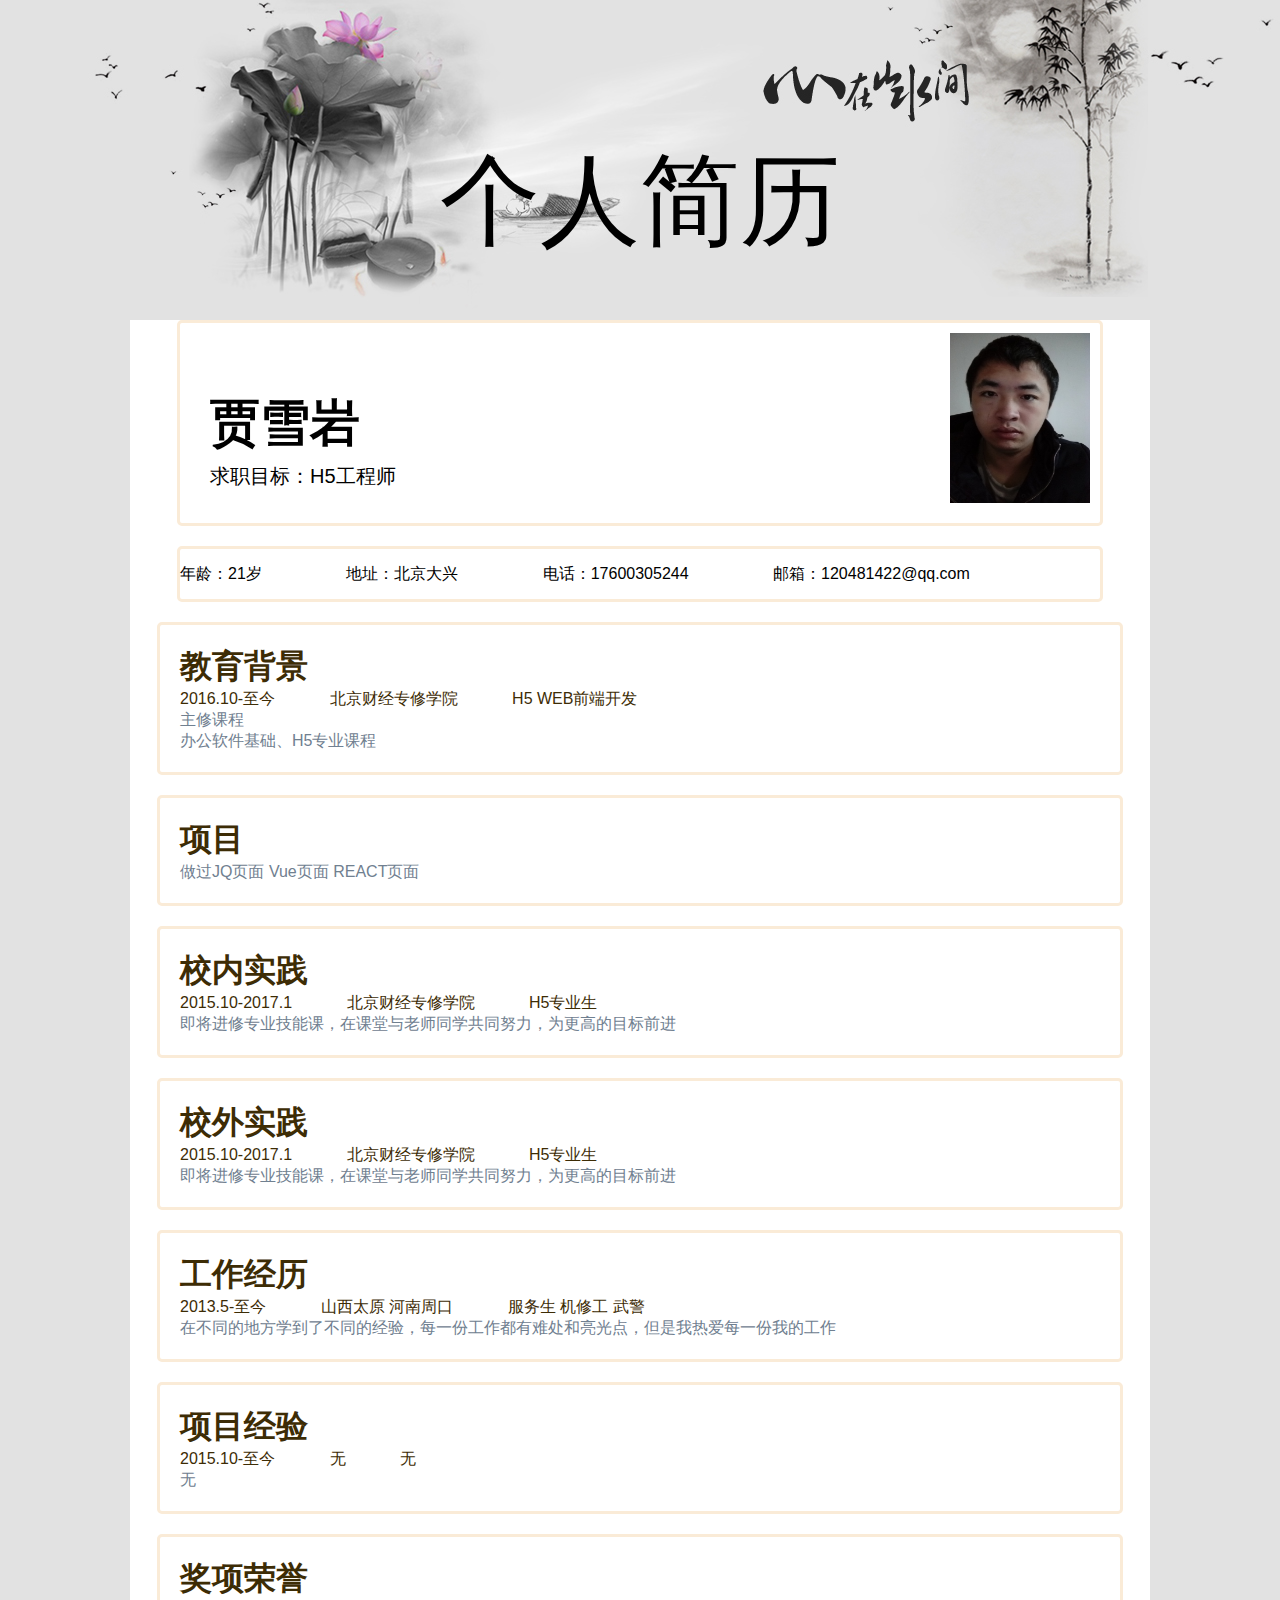
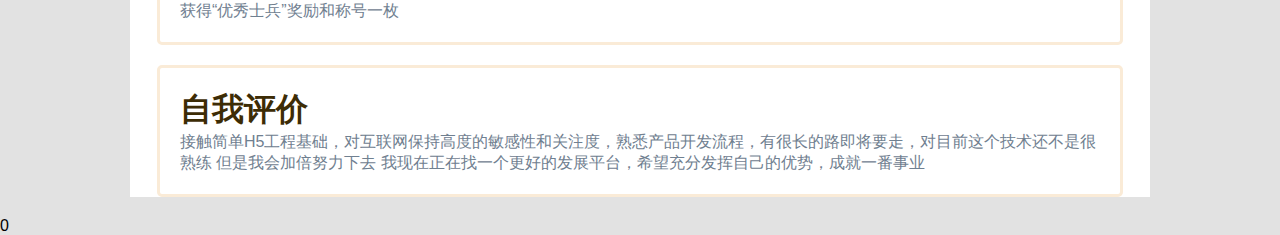
==== index.html @ cc3596e1 "简历" ====
<!DOCTYPE html>
<html>
<head lang="en">
    <meta charset="UTF-8">
    <link href="css/jianli.css" rel="stylesheet" type="text/css">
    <title></title>
</head>
<body>
<header>
    个人简历
</header>
<main>
    <div class="touxian">
    <p><span>贾雪岩</span>
        <br/>求职目标：H5工程师</p>
        <img src="images/002.png" alt="贾雪岩一寸相片" title="贾雪岩一寸相片">
    </div>
    <div class="xinxi">
        <span>年龄：21岁</span>     <span>地址：北京大兴</span>
        <span >电话：17600305244</span>      <span>邮箱：120481422@qq.com</span>
    </div>
   <div class="jiben">
       <h1>教育背景</h1>
       <span>2016.10-至今</span>
       <span>北京财经专修学院</span>
       <span>H5 WEB前端开发</span>
       <p>
           主修课程
           <br/>办公软件基础、H5专业课程
       </p>
   </div>
    <div class="jiben">
        <h1>项目</h1>
        <p>做过JQ页面 Vue页面 REACT页面 </p>
    </div>
    <div class="jiben">
        <h1>校内实践</h1>
        <span>2015.10-2017.1</span>
        <span>北京财经专修学院</span>
        <span>H5专业生</span>
        <p>
           即将进修专业技能课，在课堂与老师同学共同努力，为更高的目标前进
        </p>
    </div>
    <div class="jiben">
        <h1>校外实践</h1>
        <span>2015.10-2017.1</span>
        <span>北京财经专修学院</span>
        <span>H5专业生</span>
        <p>
            即将进修专业技能课，在课堂与老师同学共同努力，为更高的目标前进
        </p>
    </div>
    <div class="jiben">
        <h1>工作经历</h1>
        <span>2013.5-至今</span>
        <span>山西太原 河南周口</span>
        <span>服务生 机修工  武警</span>
        <p>
             在不同的地方学到了不同的经验，每一份工作都有难处和亮光点，但是我热爱每一份我的工作
        </p>
    </div>
    <div class="jiben">
        <h1>项目经验</h1>
        <span>2015.10-至今</span>
        <span>无</span>
        <span>无</span>
        <p>
            无
        </p>
    </div>
    <div class="jiben">
        <h1>奖项荣誉</h1>

        <p>
          获得“优秀士兵”奖励和称号一枚
        </p>
    </div>
    <div class="jiben">
        <h1>自我评价</h1>

        <p>
            接触简单H5工程基础，对互联网保持高度的敏感性和关注度，熟悉产品开发流程，有很长的路即将要走，对目前这个技术还不是很熟练 但是我会加倍努力下去
       我现在正在找一个更好的发展平台，希望充分发挥自己的优势，成就一番事业</p>
    </div>
</main>0
<footer></footer>
</body>
</html>
---- css/jianli.css ----
body{
    background-image: url("../images/header.jpg");
    background-repeat: no-repeat;

    background-color: #e2e2e2;

}
*{
    margin: 0 ;
    padding:0;
    font-family: "����", Verdana, Helvetica, Arial, sans-serif;
}


header{
    width: 100%;
    height: 300px;
    font-size: 100px;
    text-align: center;
    line-height:400px;
    color: black;
}
main{
    width: 1020px;
    height: auto;
    background-color: #fff;
    color: black;margin: 0 auto;

}
main div{
    border: 3px solid antiquewhite;
    border-radius: 5px;
    margin-top: 20px;
}
.touxian{
    width: 900px;
    height: 180px;
    font-size: 20px;
    padding: 10px;
    margin: 0 auto;
    margin-top: 20px;
}
.touxian p{
    margin:50px 20px; display: block;float: left
}
.touxian span{
    line-height:80px;
    font-weight: bold;font-size: 50px
}
.touxian img{
    width: 140px;height: 170px;float: right;display: block
}
.xinxi{
    width:920px;margin:20px auto;text-align: left;line-height:50px;
}
.xinxi span{
    margin-right:80px
}
.jiben{
    width: 920px;
    height: inherit;
    padding: 20px;
   margin: 20px auto;
}
.jiben h1{
    color: #3d2c05;
}
.jiben span{
    margin-right: 50px;
    color: #3d2c05;
}
.jiben p{
    color: slategray;
}
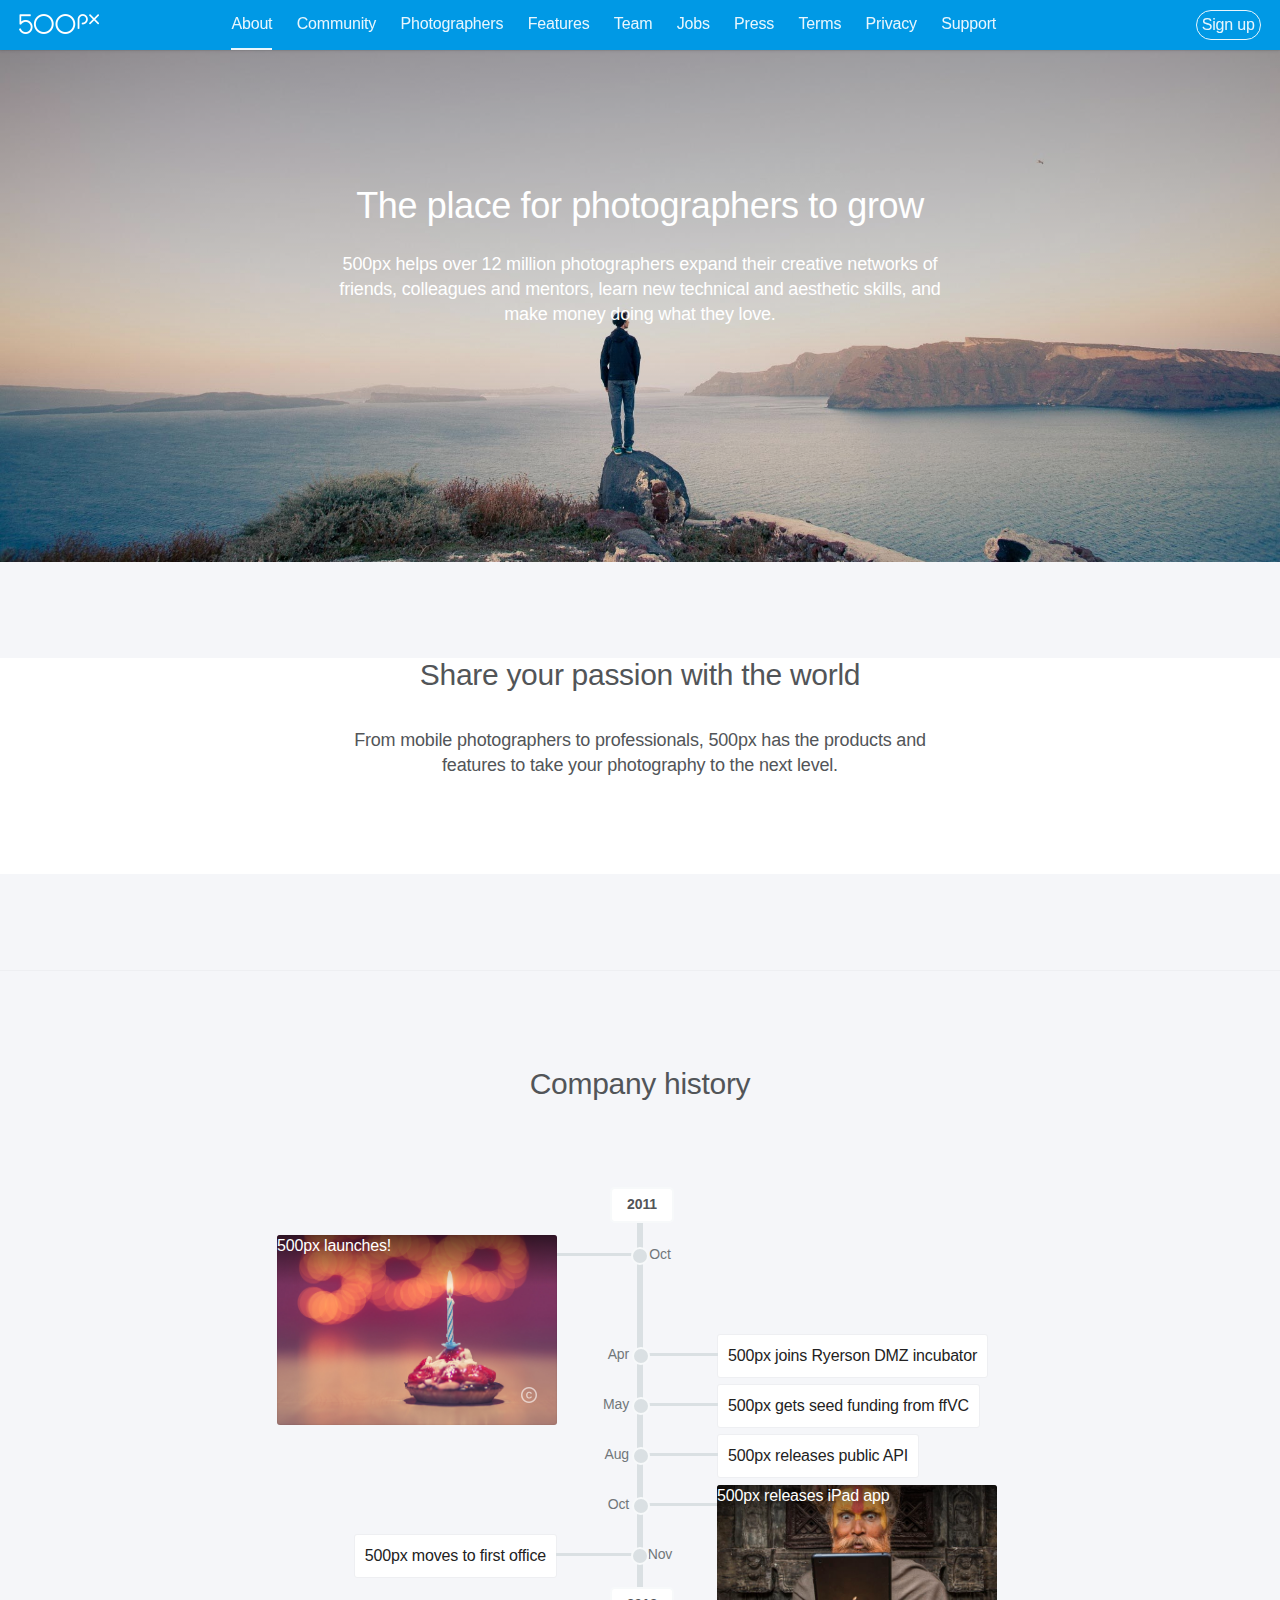
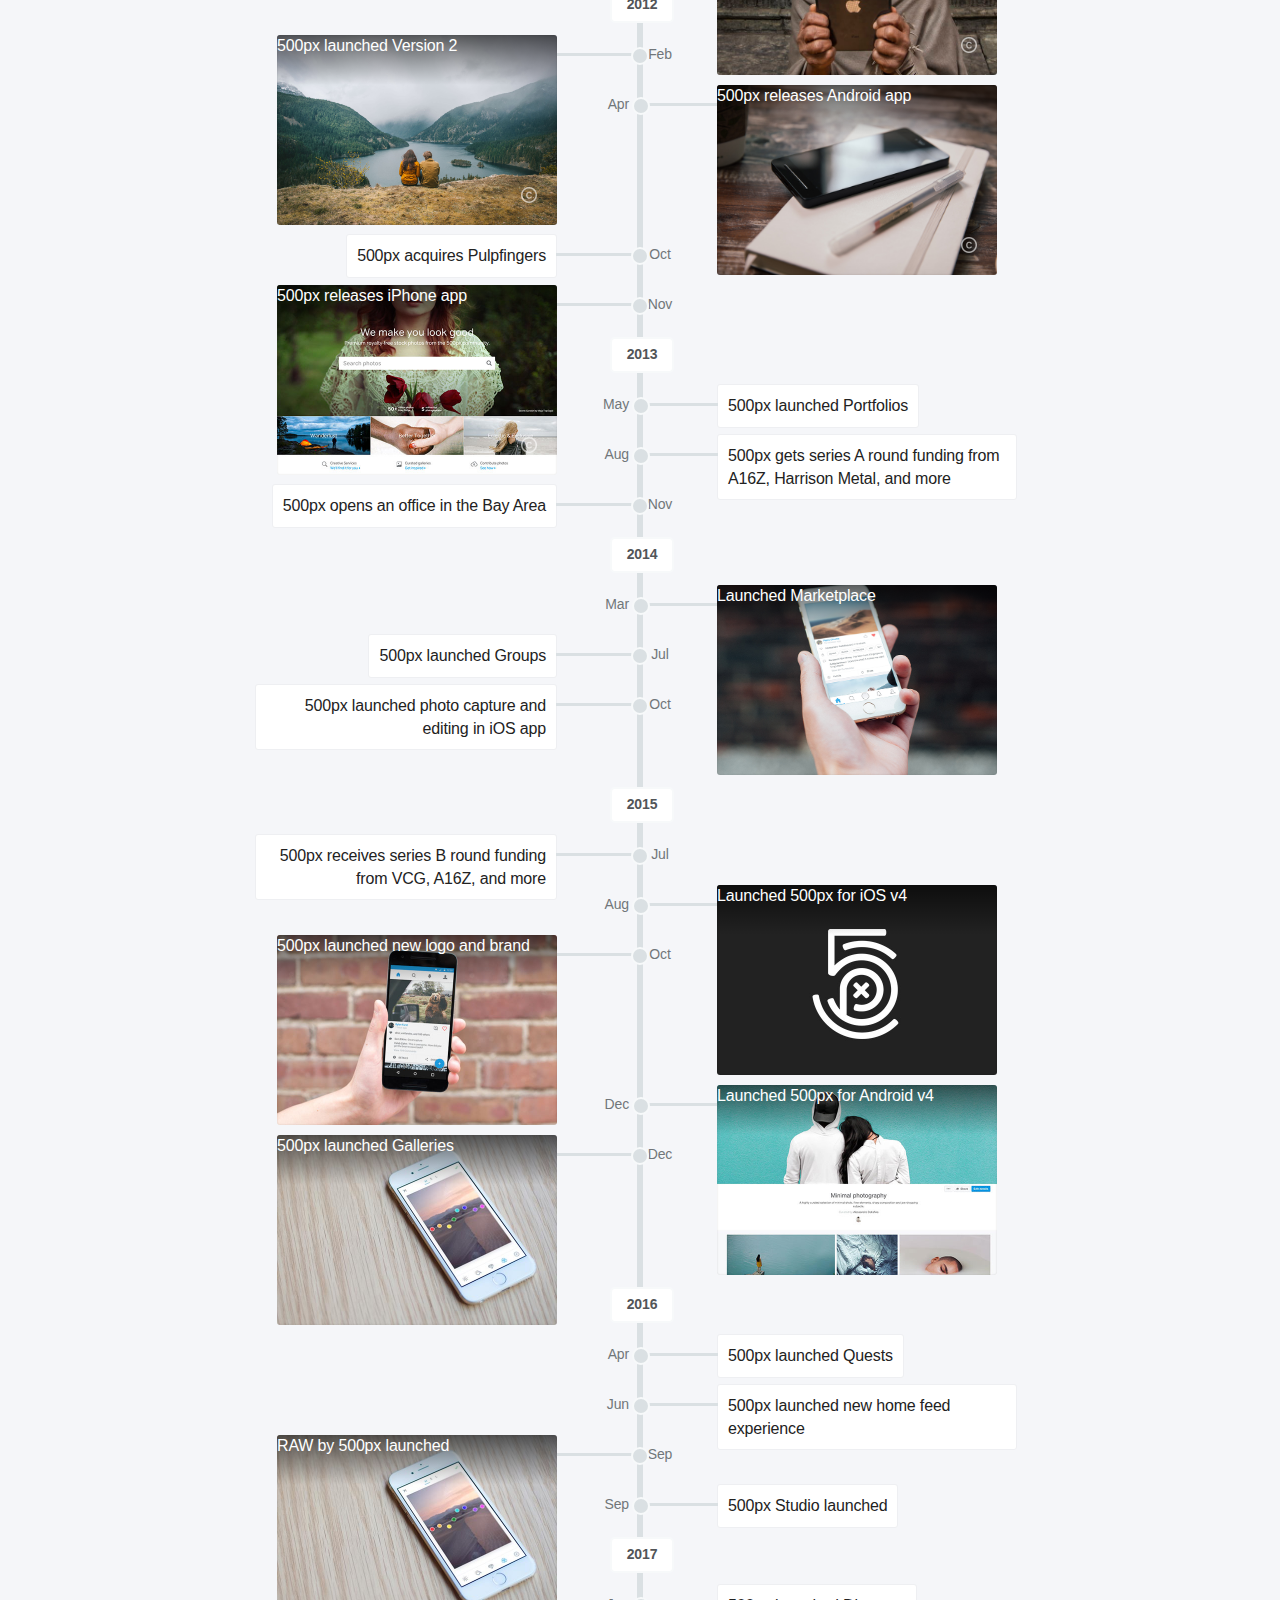
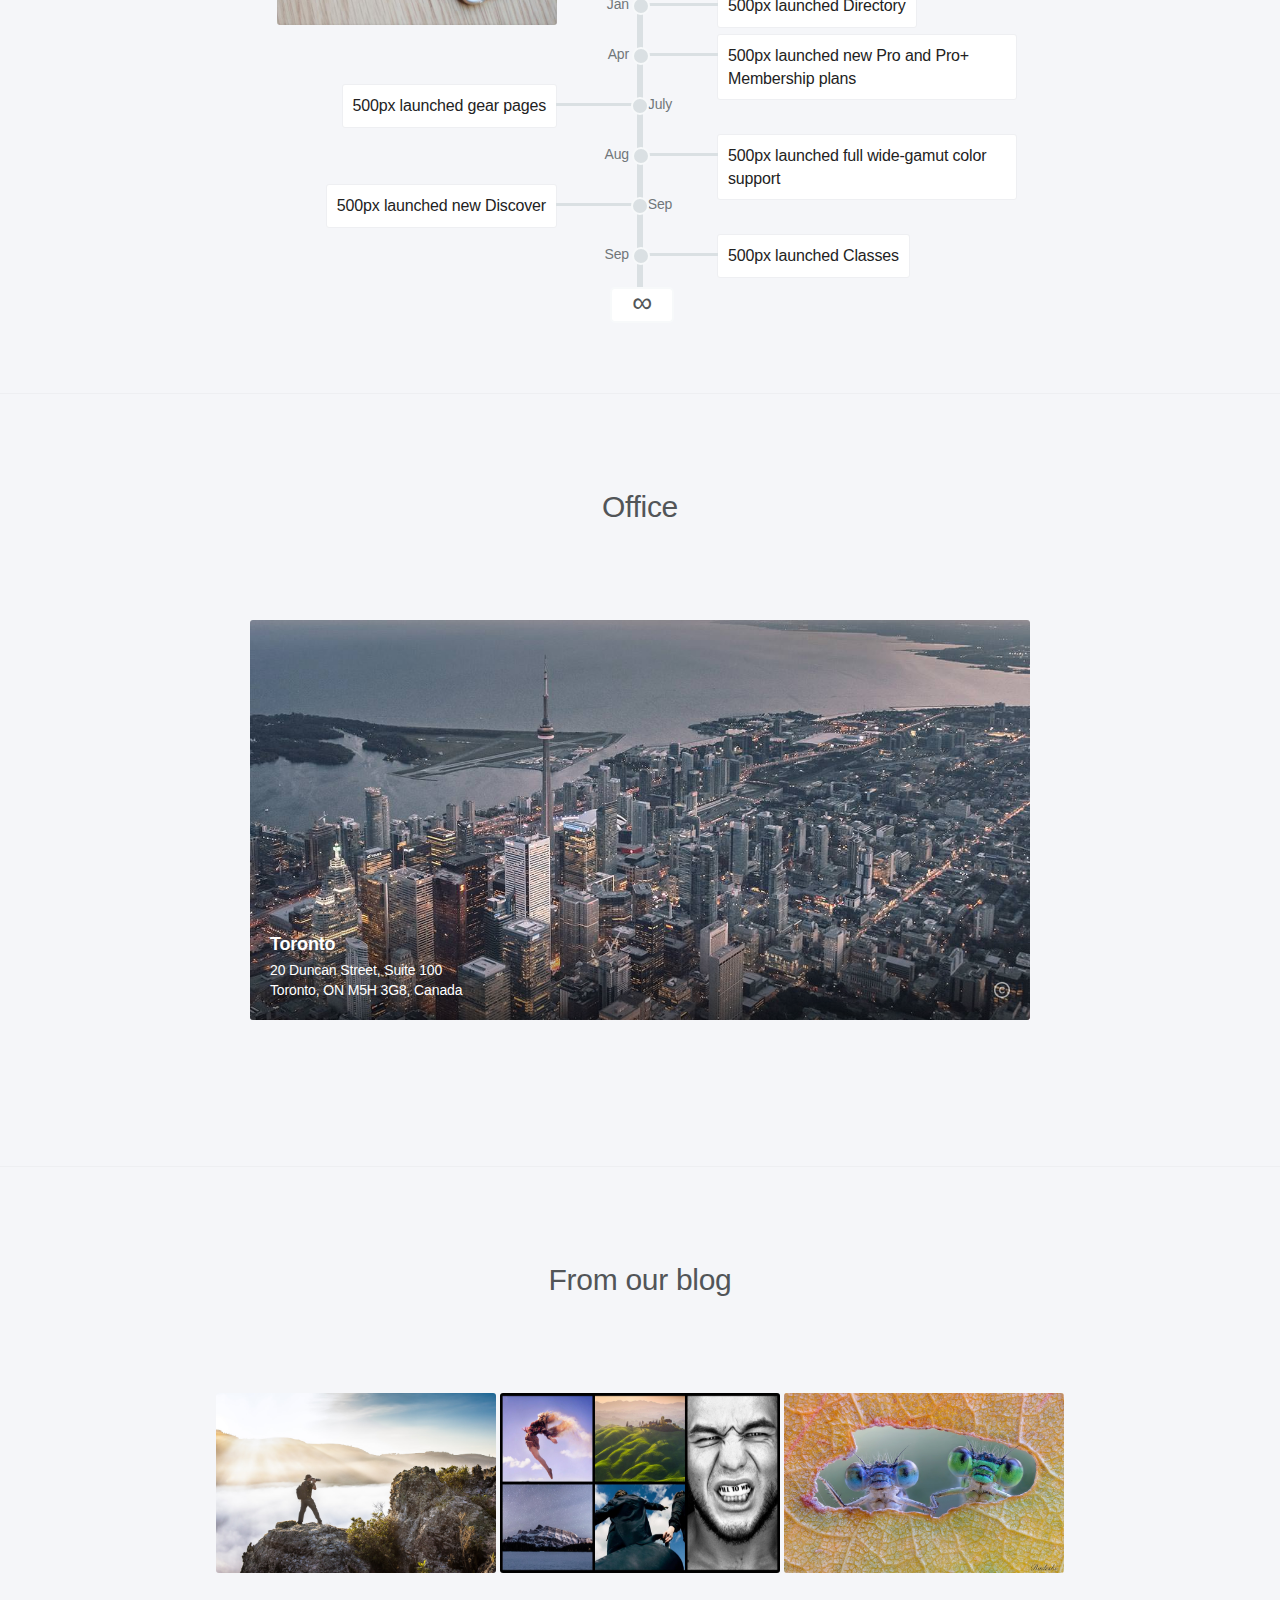
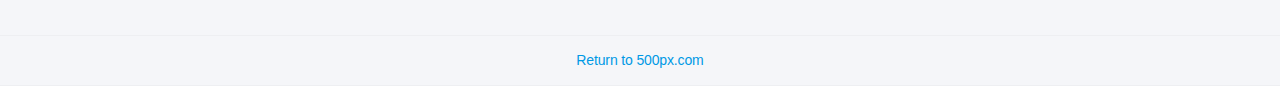
==== commit 867173dd: "about" ====
--- a/index.html
+++ b/index.html
@@ -1,89 +1,282 @@
-<!DOCTYPE html>
-<html>
-<head lang="en">
+<!doctype html>
+<html lang="en">
+<head>
     <meta charset="UTF-8">
-    <link href="css/jianli.css" rel="stylesheet" type="text/css">
-    <title></title>
+    <title>about</title>
+    <link rel="stylesheet" href="css/public.css">
+    <link rel="stylesheet" href="css/nav.css">
+    <link rel="stylesheet" href="css/header.css">
+    <link rel="stylesheet" href="css/footer.css">
+    <link rel="stylesheet" href="css/about.css">
 </head>
 <body>
-<header>
-    个人简历
-</header>
-<main>
-    <div class="touxian">
-    <p><span>贾雪岩</span>
-        <br/>求职目标：H5工程师</p>
-        <img src="images/002.png" alt="贾雪岩一寸相片" title="贾雪岩一寸相片">
-    </div>
-    <div class="xinxi">
-        <span>年龄：21岁</span>     <span>地址：北京大兴</span>
-        <span >电话：17600305244</span>      <span>邮箱：120481422@qq.com</span>
-    </div>
-   <div class="jiben">
-       <h1>教育背景</h1>
-       <span>2016.10-至今</span>
-       <span>北京财经专修学院</span>
-       <span>H5 WEB前端开发</span>
-       <p>
-           主修课程
-           <br/>办公软件基础、H5专业课程
-       </p>
-   </div>
-    <div class="jiben">
-        <h1>项目</h1>
-        <p>做过JQ页面 Vue页面 REACT页面 </p>
-    </div>
-    <div class="jiben">
-        <h1>校内实践</h1>
-        <span>2015.10-2017.1</span>
-        <span>北京财经专修学院</span>
-        <span>H5专业生</span>
-        <p>
-           即将进修专业技能课，在课堂与老师同学共同努力，为更高的目标前进
-        </p>
-    </div>
-    <div class="jiben">
-        <h1>校外实践</h1>
-        <span>2015.10-2017.1</span>
-        <span>北京财经专修学院</span>
-        <span>H5专业生</span>
-        <p>
-            即将进修专业技能课，在课堂与老师同学共同努力，为更高的目标前进
-        </p>
-    </div>
-    <div class="jiben">
-        <h1>工作经历</h1>
-        <span>2013.5-至今</span>
-        <span>山西太原 河南周口</span>
-        <span>服务生 机修工  武警</span>
-        <p>
-             在不同的地方学到了不同的经验，每一份工作都有难处和亮光点，但是我热爱每一份我的工作
-        </p>
-    </div>
-    <div class="jiben">
-        <h1>项目经验</h1>
-        <span>2015.10-至今</span>
-        <span>无</span>
-        <span>无</span>
-        <p>
-            无
-        </p>
-    </div>
-    <div class="jiben">
-        <h1>奖项荣誉</h1>
-
-        <p>
-          获得“优秀士兵”奖励和称号一枚
-        </p>
-    </div>
-    <div class="jiben">
-        <h1>自我评价</h1>
-
-        <p>
-            接触简单H5工程基础，对互联网保持高度的敏感性和关注度，熟悉产品开发流程，有很长的路即将要走，对目前这个技术还不是很熟练 但是我会加倍努力下去
-       我现在正在找一个更好的发展平台，希望充分发挥自己的优势，成就一番事业</p>
-    </div>
-</main>0
-<footer></footer>
+<div class="nav">
+    <div class="navsoid">
+        <div class="logo"><a href="#"><img src="images/about/logo.png" alt=""></a></div>
+
+        <ul>
+            <li><a class="active" href='/'><span>About</span></a></li>
+            <li><a href='#'><span>Community</span></a></li>
+            <li><a href='#'><span>Photographers</span></a></li>
+            <li><a href='#'><span>Features</span></a></li>
+            <li><a href='#'><span>Team</span></a></li>
+            <li><a href='#'><span>Jobs</span></a></li>
+            <li><a href='#'><span>Press</span></a></li>
+            <li><a href='#'><span>Terms</span></a></li>
+            <li><a href='#'><span>Privacy</span></a></li>
+            <li><a href='#' target='_blank'><span>Support</span></a></li>
+        </ul>
+        <a class='signup'>Sign up</a>
+    </div>
+</div>
+<div class="header">
+    <div class='photos cleafix'>
+        <div class='photo one'></div>
+        <div class='photo two'></div>
+        <div class='photo three'></div>
+        <div class='photo four'></div>
+        <div class='photo five'></div>
+    </div>
+    <div class='center'>
+        <div class='intro'>
+            <h1 class='on-image'>The place for photographers to grow</h1>
+            <p class='on-image'>500px helps over 12 million photographers expand their creative networks of friends,
+                colleagues and mentors, learn new technical and aesthetic skills, and make money doing what they
+                love.</p></div>
+    </div>
+
+</div>
+<div class="main">
+    <div class="content">
+        <div class='tabs'>
+            <h2>Share your passion with the world</h2>
+            <p>From mobile photographers to professionals,
+                500px has the products and features to take your photography to the next level.
+            </p>
+        </div>
+    </div>
+    <div class="content">
+        <h2 class='tall'>Company history</h2>
+
+        <div class='line' style='height: 2300px'>
+            <div class='year' style='top: 0'>2009</div>
+            <div class='item ' style='top: 50px'>
+                <div class='dot'></div>
+                <div class='month'>Oct</div>
+                <div class='detail large bg1' >
+                    <div class='text'>500px launches!</div>
+                    <a class='attribution_icon' href='' target='_blank'></a>
+                </div>
+            </div>
+
+
+            <div class='year'>2011</div>
+            <div class='item  alt' style='top: 150px'>
+                <div class='dot'></div>
+                <div class='month'>Apr</div>
+                <div class='detail'>500px joins Ryerson DMZ incubator</div>
+            </div>
+            <div class='item  alt' style='top: 200px'>
+                <div class='dot'></div>
+                <div class='month'>May</div>
+                <div class='detail'>500px gets seed funding from ffVC</div>
+            </div>
+            <div class='item  alt' style='top: 250px'>
+                <div class='dot'></div>
+                <div class='month'>Aug</div>
+                <div class='detail'>500px releases public API</div>
+            </div>
+            <div class='item  alt' style='top: 300px'>
+                <div class='dot'></div>
+                <div class='month'>Oct</div>
+                <div class='detail large bg2'>
+                    <div class='text'>500px releases iPad app</div>
+                    <a class='attribution_icon' href='#'
+                       target='_blank'></a>
+                </div>
+            </div>
+            <div class='item ' style='top: 350px'>
+                <div class='dot'></div>
+                <div class='month'>Nov</div>
+                <div class='detail'>500px moves to first office</div>
+            </div>
+            <div class='year' style='top: 400px'>2012</div>
+            <div class='item ' style='top: 450px'>
+                <div class='dot'></div>
+                <div class='month'>Feb</div>
+                <div class='detail large bg3' ><div class='text'>500px launched Version 2</div>
+                    <a class='attribution_icon' href='#' target='_blank'></a>
+                </div>
+            </div>
+            <div class='item  alt' style='top: 500px'>
+                <div class='dot'></div>
+                <div class='month'>Apr</div>
+                <div class='detail large bg4'> <div class='text'>500px releases Android app</div>
+                    <a class='attribution_icon' href='#'
+                       target='_blank'></a>
+                </div>
+            </div>
+            <div class='item 3' style='top: 650px'>
+                <div class='dot'></div>
+                <div class='month'>Oct</div>
+                <div class='detail'>500px acquires Pulpfingers</div>
+            </div>
+            <div class='item ' style='top: 700px'>
+                <div class='dot'></div>
+                <div class='month'>Nov</div>
+                <div class='detail large bg5'> <div class='text'>500px releases iPhone app</div>
+                    <a class='attribution_icon' href=''
+                       target='_blank'></a>
+                </div>
+            </div>
+            <div class='year' style='top: 750px'>2013</div>
+            <div class='item  alt' style='top: 800px'>
+                <div class='dot'></div>
+                <div class='month'>May</div>
+                <div class='detail'>500px launched Portfolios</div>
+            </div>
+            <div class='item  alt' style='top: 850px'>
+                <div class='dot'></div>
+                <div class='month'>Aug</div>
+                <div class='detail'>500px gets series A round funding from A16Z, Harrison Metal, and more</div>
+            </div>
+            <div class='item ' style='top: 900px'>
+                <div class='dot'></div>
+                <div class='month'>Nov</div>
+                <div class='detail'>500px opens an office in the Bay Area</div>
+            </div>
+            <div class='year' style='top: 950px'>2014</div>
+            <div class='item  alt' style='top: 1000px'>
+                <div class='dot'></div>
+                <div class='month'>Mar</div>
+                <a class='detail large bg6'><span class='text'>Launched Marketplace</span></a>
+            </div>
+            <div class='item ' style='top: 1050px'>
+                <div class='dot'></div>
+                <div class='month'>Jul</div>
+                <div class='detail'>500px launched Groups</div>
+            </div>
+            <div class='item ' style='top: 1100px'>
+                <div class='dot'></div>
+                <div class='month'>Oct</div>
+                <div class='detail'>500px launched photo capture and editing in iOS app</div>
+            </div>
+            <div class='year' style='top: 1200px'>2015</div>
+            <div class='item ' style='top: 1250px'>
+                <div class='dot'></div>
+                <div class='month'>Jul</div>
+                <div class='detail'>500px receives series B round funding from VCG, A16Z, and more</div>
+            </div>
+            <div class='item alt ' style='top: 1300px'>
+                <div class='dot'></div>
+                <div class='month'>Aug</div>
+                <a class='detail large bg7'><span class='text'>Launched 500px for iOS v4</span></a>
+            </div>
+            <div class='item ' style='top: 1350px'>
+                <div class='dot'></div>
+                <div class='month'>Oct</div>
+                <a class='detail large bg8'><span class='text'>500px launched new logo and brand</span></a>
+            </div>
+            <div class='item  alt' style='top: 1500px'>
+                <div class='dot'></div>
+                <div class='month'>Dec</div>
+                <a class='detail large bg9'><span class='text'>Launched 500px for Android v4</span></a>
+            </div>
+            <div class='item ' style='top: 1550px'>
+                <div class='dot'></div>
+                <div class='month'>Dec</div>
+                <a class='detail large bg10'><span class='text'>500px launched Galleries</span></a>
+            </div>
+            <div class='year' style='top: 1700px'>2016</div>
+            <div class='item alt ' style='top: 1750px'>
+                <div class='dot'></div>
+                <div class='month'>Apr</div>
+                <a class='detail' href='#' target='_blank'>500px launched Quests</a></div>
+            <div class='item alt ' style='top: 1800px'>
+                <div class='dot'></div>
+                <div class='month'>Jun</div>
+                <a class='detail' href='#' target='_blank'>500px launched new home feed experience</a>
+            </div>
+            <div class='item ' style='top: 1850px'>
+                <div class='dot'></div>
+                <div class='month'>Sep</div>
+                <a class='detail large bg10'><span class='text'>RAW by 500px launched</span></a>
+            </div>
+            <div class='item alt ' style='top: 1900px'>
+                <div class='dot'></div>
+                <div class='month'>Sep</div>
+                <a class='detail' href='#' target='_blank'>500px Studio launched</a></div>
+            <div class='year' style='top: 1950px'>2017</div>
+            <div class='item alt ' style='top: 2000px'>
+                <div class='dot'></div>
+                <div class='month'>Jan</div>
+                <a class='detail' href='#' target='_blank'>500px launched Directory</a></div>
+            <div class='item alt ' style='top: 2050px'>
+                <div class='dot'></div>
+                <div class='month'>Apr</div>
+                <a class='detail' href='' target='_blank'>500px launched new Pro and Pro+ Membership
+                    plans</a></div>
+            <div class='item ' style='top: 2100px'>
+                <div class='dot'></div>
+                <div class='month'>July</div>
+                <a class='detail' href='#' target='_blank'>500px launched gear
+                    pages</a></div>
+            <div class='item alt ' style='top: 2150px'>
+                <div class='dot'></div>
+                <div class='month'>Aug</div>
+                <a class='detail' href='#' target='_blank'>500px
+                    launched full wide-gamut color support</a></div>
+            <div class='item ' style='top: 2200px'>
+                <div class='dot'></div>
+                <div class='month'>Sep</div>
+                <a class='detail' href='#' target='_blank'>500px launched new Discover</a></div>
+            <div class='item alt ' style='top: 2250px'>
+                <div class='dot'></div>
+                <div class='month'>Sep</div>
+                <a class='detail' href='#' target='_blank'>500px launched Classes</a></div>
+            <div class='year infinity' style='top: 2300px' title='...and beyond!'>&infin;</div>
+        </div>
+    </div>
+    <div class="content">
+        <h2 class='tall'>Office</h2>
+        <div class='wrapper_small '>
+            <div class='office'>
+                <div class='info'>
+                    <div class='title'>Toronto</div>
+                    <div class='address'>20 Duncan Street, Suite 100
+                        <br>
+                        Toronto, ON M5H 3G8, Canada
+                    </div>
+                </div>
+                <a class='attribution_icon' href=''
+                   target='_blank'></a>
+            </div>
+        </div>
+    </div>
+    <div class="content">
+        <h2 class='tall'>From our blog</h2>
+        <div class='wrap'>
+            <div class='posts'>
+                <a class='post' href='#'>
+                    <div class='preview ppa'></div>
+                    <div class='title'></div>
+                    <div class='subtitle'></div>
+                </a>
+                <a class='post' href='#'>
+                    <div class='preview ppb'></div>
+                    <div class='title'></div>
+                    <div class='subtitle'></div>
+                </a>
+                <a class='post' href='#'>
+                    <div class='preview ppc'></div>
+                    <div class='title'></div>
+                    <div class='subtitle'></div>
+                </a>
+            </div>
+        </div>
+    </div>
+</div>
+<footer><a href="http://500px.com">Return to 500px.com</a></footer>
+
 </body>
 </html>--- a/css/public.css
+++ b/css/public.css
@@ -0,0 +1,54 @@
+*{
+    margin: 0;
+    padding: 0;
+    list-style: none;
+    font-family: "tondo", "Helvetica Neue", HelveticaNeue, Helvetica, Arial, sans-serif;
+    text-rendering: optimizeLegibility;
+    -webkit-font-smoothing: antialiased;
+    -moz-osx-font-smoothing: grayscale;
+    font-weight: 400;
+    letter-spacing: -0.01em;
+}
+body{
+    position: relative;
+
+}
+h2{
+    font-size: 30px;
+    padding: 0 20px 96px 20px;
+    text-align: center;
+    color: #525558;
+}
+h3{
+    color: #222;
+}
+p{
+    font-size: 14px;
+    line-height: 1.4em;
+    color: #525558;
+}
+b, strong {
+    font-weight: bold;
+}
+a:link,a:active,a:visited{
+    color: inherit;
+    text-decoration: none;
+}
+.main {
+    width: 100%;
+    height: auto;
+    background-color: #f5f6f9;
+}
+.clearfix {
+    display: block;
+}
+.clearfix:after{
+    visibility: hidden;
+    display: block;
+    font-size: 0;
+    content: " ";
+    clear: both;
+    height: 0;
+
+}
+
--- a/css/nav.css
+++ b/css/nav.css
@@ -0,0 +1,124 @@
+.nav {
+    width: 100%;
+    height: 50px;
+    background-color: #0099e5;
+    position: fixed;
+    left: 0;
+    top: 0;
+    font-weight: 400;
+    letter-spacing: -0.01em;
+    font-size: 16px;
+    z-index: 999;
+    box-shadow: 0 1px 3px rgba(0, 0, 0, 0.1), 0 1px 0 rgba(0, 0, 0, 0.05);
+}
+
+.navsoid {
+    width: 97%;
+    margin: 0 auto;
+    height: 100%;
+}
+
+.logo img {
+    width: 80px;
+    display: inline-block;
+    line-height: 50px;
+    border: none;
+    vertical-align: middle;
+}
+
+.logo {
+    width: 80px;
+    float: left;
+    margin-right: 80px;
+}
+
+.logo a:before {
+    content: "";
+    display: inline-block;
+    height: 48px;
+    vertical-align: middle;
+    line-height: 50px;
+}
+
+.nav ul {
+    float: left;
+    width: 70%;
+    text-align: center;
+}
+
+.nav ul li {
+    font-size: 16px;
+    color: #e8f6fd;
+    padding: 0 10px;
+    display: inline-block;
+}
+
+.nav ul li a.active {
+    border-bottom: 2px solid #e8f6fd;
+}
+
+.nav ul li a {
+    display: inline-block;
+    line-height: 48px;
+
+}
+
+.nav ul li a:hover {
+    opacity: 0.8;
+}
+
+.signup {
+    padding: 5px;
+    border: 1px solid #e8f6fd;
+    float: right;
+    color: #e8f6fd !important;
+    margin-top: 10px;
+    border-radius: 15px;
+}
+
+
+.aside{
+    width: 100%;
+    height: 50px;
+    border-bottom: 1px solid rgba(255,255,255,0.2);
+    position: absolute;
+    left: 0;
+    color: #fff;
+    z-index: 500;
+
+}
+.aside.show{
+    position: fixed;
+    display: none;
+    top: 50px;
+}
+
+.px_tabs {
+    z-index: 999;
+    width: 100%;
+    height: 50px;
+    -webkit-transition: all 0.2s;
+    transition: all 0.2s;
+    box-shadow: none;
+    text-align: center;
+    background-color: rgba(0,0,0,0);
+}
+.px_tabs li {
+    display: inline-block;
+    height: 100%;
+    font-size: 14px;
+    font-weight: 700!important;
+    padding: 0 10px;
+}
+.px_tabs li a{
+    color: #fff;
+    line-height: 50px;
+
+    display: inline-block;
+}
+
+
+.px_tabs li a.active {
+    color: #fff;
+    border-bottom: 2px solid #fff;
+}
--- a/css/header.css
+++ b/css/header.css
@@ -0,0 +1,82 @@
+.header {
+    width: 100%;
+    height: 512px;
+    color: #525558;
+
+    margin-top: 50px;
+    position: relative;
+}
+
+.header:after {
+    content: "";
+    display: block;
+    clear: both;
+
+}
+
+.photo {
+    width: 100%;
+    height: 100%;
+
+}
+
+.photos {
+    width: 100%;
+    height: 100%;
+    overflow: hidden;
+}
+
+
+.center {
+    display: table;
+    position: absolute;
+    top: 0;
+    right: 0;
+    bottom: 0;
+    left: 0;
+    width: 100%;
+    height: 100%;
+}
+
+
+.intro {
+    width: 100%;
+    display: table-cell;
+    vertical-align: top;
+    position: absolute;
+    top: 0;
+    left: 0;
+    right: 0;
+    bottom: 0;
+    z-index: 2;
+    text-align: center;
+    background-color: rgba(0, 0, 0, 0.35);
+    background: -webkit-gradient(linear, left top, left bottom, color-stop(0%, rgba(0, 0, 0, 0.35)), color-stop(100%, transparent));
+    background: -webkit-linear-gradient(top, rgba(0, 0, 0, 0.35) 0%, transparent 100%);
+    background: linear-gradient(to bottom, rgba(0, 0, 0, 0.35) 0%, transparent 100%);
+}
+
+.intro h1, .intro p {
+    color: #fff;
+}
+
+.intro h1 {
+
+    font-size: 36px;
+    width: 100%;
+    padding: 90px 0 25px 0;
+    font-weight: 400;
+}
+
+.intro p {
+
+    font-size: 18px;
+    max-width: 640px;
+    padding: 0 20px;
+    display: inline-block;
+    margin: 0 0 90px 0;
+    line-height: 1.4em;
+}
+.intro h1 {
+    padding-top: 15vh;
+}--- a/css/footer.css
+++ b/css/footer.css
@@ -0,0 +1,20 @@
+footer {
+    position: absolute;
+    bottom: 0;
+    width: 100%;
+    border-top: 1px solid #eeeff2;
+    color: #0099e5;
+    -webkit-transition: 0.2s ease-in-out;
+    transition: 0.2s ease-in-out;
+}
+footer a {
+    display: block;
+    width: 100%;
+    height: 50px;
+    line-height: 48px;
+    font-size: 14px;
+    text-align: center;
+
+    -webkit-transition: 0.1s ease-in-out;
+    transition: 0.1s ease-in-out;
+}--- a/css/about.css
+++ b/css/about.css
@@ -0,0 +1,413 @@
+
+.photo.one {
+    background: #fff url("../images/about/bg1.jpg") center 90% no-repeat;
+    background-size: cover;
+}
+
+.photo.two {
+    background: #fff url("../images/about/bg2.jpg") center 90% no-repeat;
+    background-size: cover;
+}
+
+.photo.three {
+    background: #fff url("../images/about/bg3.jpg") center 90% no-repeat;
+    background-size: cover;
+}
+
+.photo.four {
+    background: #fff url("../images/about/bg4.jpg") center 90% no-repeat;
+    background-size: cover;
+}
+
+.photo.five {
+    background: #fff url("../images/about/bg5.jpg") center 90% no-repeat;
+    background-size: cover;
+}
+.main {
+    width: 100%;
+    height: auto;
+}
+
+.tabs {
+    padding-bottom: 0;
+    background-color: #fff;
+    text-align: center;
+}
+
+.content {
+    padding: 96px 0;
+    text-align: center;
+    border-bottom: 1px solid #eeeff2;
+}
+
+.content h2:not(.tall) {
+    padding-bottom: 36px;
+
+}
+
+
+
+.content p {
+    font-size: 18px;
+    line-height: 1.4em;
+    margin: 0px auto;
+    text-align: center;
+    max-width: 600px;
+    padding-bottom: 96px;
+    color: #525558;
+}
+
+.wrapper_small {
+    width: 780px;
+    margin: 0px auto;
+
+}
+
+.office {
+    width: 100%;
+    height: 400px;
+    margin-bottom: 50px;
+    background-color: #b9c1c7;
+    border-radius: 3px;
+    position: relative;
+    overflow: hidden;
+    text-align: left;
+    background: #b9c1c7 url(../images/about/office_to.jpg) 22% 65% no-repeat;
+    background-size: cover;
+}
+
+.office .info {
+    position: absolute;
+    bottom: 0;
+    left: 0;
+    width: 100%;
+    font-size: 14px;
+    line-height: 1.4em;
+    padding: 20px;
+    color: #fff;
+    background: -webkit-gradient(linear, left top, left bottom, color-stop(0%, transparent), color-stop(100%, rgba(0, 0, 0, 0.5)));
+    background: -webkit-linear-gradient(top, transparent 0%, rgba(0, 0, 0, 0.5) 100%);
+    background: linear-gradient(to bottom, transparent 0%, rgba(0, 0, 0, 0.5) 100%);
+}
+
+.attribution_icon {
+    display: block;
+    position: absolute;
+    right: 20px;
+    bottom: 20px;
+    width: 16px;
+    height: 21px;
+    background-image: url(../images/about/c.png);
+    background-size: 16px auto;
+    background-repeat: no-repeat;
+    background-position: center;
+    opacity: 0.6;
+    -webkit-transition: opacity 0.2s ease-in-out;
+    transition: opacity 0.2s ease-in-out;
+    z-index: 100;
+}
+
+.attribution_icon:after {
+    content: attr(title);
+    display: block;
+    right: 21px;
+    position: absolute;
+    top: 0;
+    font-size: 12px;
+    opacity: 0;
+    white-space: nowrap;
+    height: 21px;
+    line-height: 20px;
+    color: #fff;
+    pointer-events: none;
+    -webkit-transition: 0.2s ease-in-out;
+    transition: 0.2s ease-in-out;
+}
+
+.office .info .title {
+    font-size: 18px;
+    font-weight: bold;
+}
+
+.info .address {
+    margin-top: 0.5em;
+}
+
+.tall {
+    font-size: 30px;
+    padding: 0 20px 96px 20px;
+    text-align: center;
+    color: #525558;
+}
+
+.posts .post {
+    display: inline-block;
+    font-size: 14px;
+    color: #222;
+    text-align: left;
+    width: 280px;
+    vertical-align: top;
+}
+
+.posts .post .preview {
+    width: 100%;
+    height: 180px;
+    background-color: #0099e5;
+    border-radius: 3px;
+    -webkit-transition: 0.15s ease-in-out;
+    transition: 0.15s ease-in-out;
+    position: relative;
+}
+
+.posts .post .title {
+    font-size: 18px;
+    margin: 16px 0 4px;
+}
+
+.posts .post .subtitle {
+    font-size: 14px;
+    color: #525558;
+}
+
+.ppa {
+    background: transparent center center no-repeat url("../images/about/stock-photo.jpg");
+    background-size: 100% 100%
+}
+
+.ppb {
+    background: transparent center center no-repeat url("../images/about/500px-Classes-April.jpeg");
+    background-size: 100% 100%
+}
+
+.ppc {
+    background: transparent center center no-repeat url("../images/about/stock-photo-.jpg");
+    background-size: 100% 100%
+}
+
+.line {
+    width: 6px;
+    background-color: #dae0e3;
+    border-radius: 6px;
+    margin: 0 auto;
+    position: relative;
+}
+
+.line .year {
+    position: absolute;
+    width: 60px;
+    height: 32px;
+    line-height: 30px;
+    font-weight: bold;
+    text-align: center;
+    font-size: 14px;
+    color: #525558;
+    border: 2px solid #f7f9fa;
+    background-color: #fff;
+    border-radius: 5px;
+    margin: -10px 0 0 -27px;
+}
+.line .year.infinity {
+    font-size: 28px;
+    line-height: 28px;
+    font-weight: 400;
+}
+.line .item {
+    position: absolute;
+    width: 380px;
+    margin-left: -380px;
+    opacity: 1;
+    -webkit-transition: 0.5s opacity ease-in;
+    transition: 0.5s opacity ease-in;
+}
+
+
+
+.line .dot {
+    width: 14px;
+    height: 14px;
+    border: 2px solid #f7f9fa;
+    background-color: #dae0e3;
+    border-radius: 14px;
+    margin-left: -4px;
+    -webkit-transition: 0.1s ease-in-out;
+    transition: 0.1s ease-in-out;
+    position: absolute;
+    z-index: 10;
+    left: 378px;
+}
+.item:hover .dot{
+    transform: scale(1.4);
+    background-color: #0099e5;
+}
+
+.line .month {
+    width: 40px;
+    font-size: 14px;
+    color: #71767a;
+    margin: -1px 0 0 3px;
+    position: absolute;
+    top: 0;
+    left: 380px;
+    -webkit-transition: 0.1s ease-in-out;
+    transition: 0.1s ease-in-out;
+}
+.line .detail {
+    max-width: 280px;
+    border-radius: 3px;
+    margin: -13px 0 0 -5px;
+    background-color: #fff;
+    border: 1px solid #eeeff2;
+    position: relative;
+    z-index: 9;
+    -webkit-transition: 0.1s ease-in-out;
+    transition: 0.1s ease-in-out;
+    color: #222;
+    display: inline-block;
+    line-height: 1.4em;
+    padding: 10px 10px 9px 10px;
+    text-align: right;
+    float: right;
+    margin-right: 80px;
+
+}
+
+.detail:after {
+    content: "";
+    display: block;
+    height: 3px;
+    background-color: #dae0e3;
+    width: 80px;
+    position: absolute;
+    z-index: 8;
+    right: -80px;
+    top: 18px;
+    -webkit-transition: 0.1s ease-in-out;
+    transition: 0.1s ease-in-out;
+}
+.line .item:after {
+    visibility: hidden;
+    display: block;
+    font-size: 0;
+    content: " ";
+    clear: both;
+    height: 0;
+}
+.line .item:hover.alt .month {
+    margin-left: -53px;
+}
+.line .item:hover .month {
+    margin-left:15px;
+}
+.line .detail.large {
+    min-width: 280px;
+    height: 190px;
+    border: none;
+    text-align: left;
+    padding: 0;
+    margin-top: -12px;
+    background-color: #71767a;
+    box-shadow: 0 0px 2px rgba(0, 0, 0, 0.15) inset;
+}
+
+.line .detail .text {
+    display: block;
+    height: 50px;
+    width: 100%;
+    background: rgba(0, 0, 0, 0.6);
+    border-radius: 3px 3px 0 0;
+    background: -webkit-linear-gradient(top, rgba(0, 0, 0, 0.6) 0%, transparent 100%);
+    background: linear-gradient(to bottom, rgba(0, 0, 0, 0.6) 0%, transparent 100%);
+    filter: progid:DXImageTransform.Microsoft.gradient(startColorstr='#000000', endColorstr='#000000', GradientType=0);
+    color: #fff;
+}
+
+
+.line .item {
+    opacity: 1;
+}
+.line .item.alt {
+    margin-left: 0;
+}
+.item.alt .detail:after {
+    left: -80px;
+}
+
+.line .item.alt .dot {
+    left: -1px;
+}
+
+.line .item.alt .month {
+    text-align: right;
+    margin: -1px 0 0 -48px;
+    left: 0;
+    text-align: right;
+}
+
+.line .item.alt .detail {
+    float: left;
+    margin-left: 80px;
+    margin-right: 0;
+    text-align: left;
+}
+
+
+.bg1 {
+    background-image: url(../images/about/launches.jpg);
+    background-size: cover;
+    background-position: center 100%
+}
+
+.bg2 {
+    background-image: url(../images/about/company.jpg);
+    background-size: cover;
+    background-position: center 100%
+}
+
+.bg3 {
+    background-image: url(../images/about/cover.jpg);
+    background-size: cover;
+    background-position: center 100%
+}
+
+.bg4 {
+    background-image: url(../images/about/company_.jpg);
+    background-size: cover;
+    background-position: center 100%
+}
+
+.bg5 {
+    background-image: url(../images/about/timeline_marketplace.jpg);
+    background-size: cover;
+    background-position: center 100%
+}
+
+.bg6 {
+    background-image: url(../images/about/timeline_iOSv4.jpg);
+    background-size: cover;
+    background-position: center 100%
+}
+
+.bg7 {
+    background-image: url(../images/about/timeline_brand.jpg);
+    background-size: cover;
+    background-position: center 100%
+}
+
+.bg8 {
+    background-image: url(../images/about/timeline_androidv.jpg);
+    background-size: cover;
+    background-position: center 100%
+}
+
+.bg9 {
+    background-image: url(../images/about/timeline_galleries.jpg);
+    background-size: cover;
+    background-position: center 100%
+}
+
+.bg10 {
+    background-image: url(../images/about/timeline_raw.jpg);
+    background-size: cover;
+    background-position: center 100%
+}
+
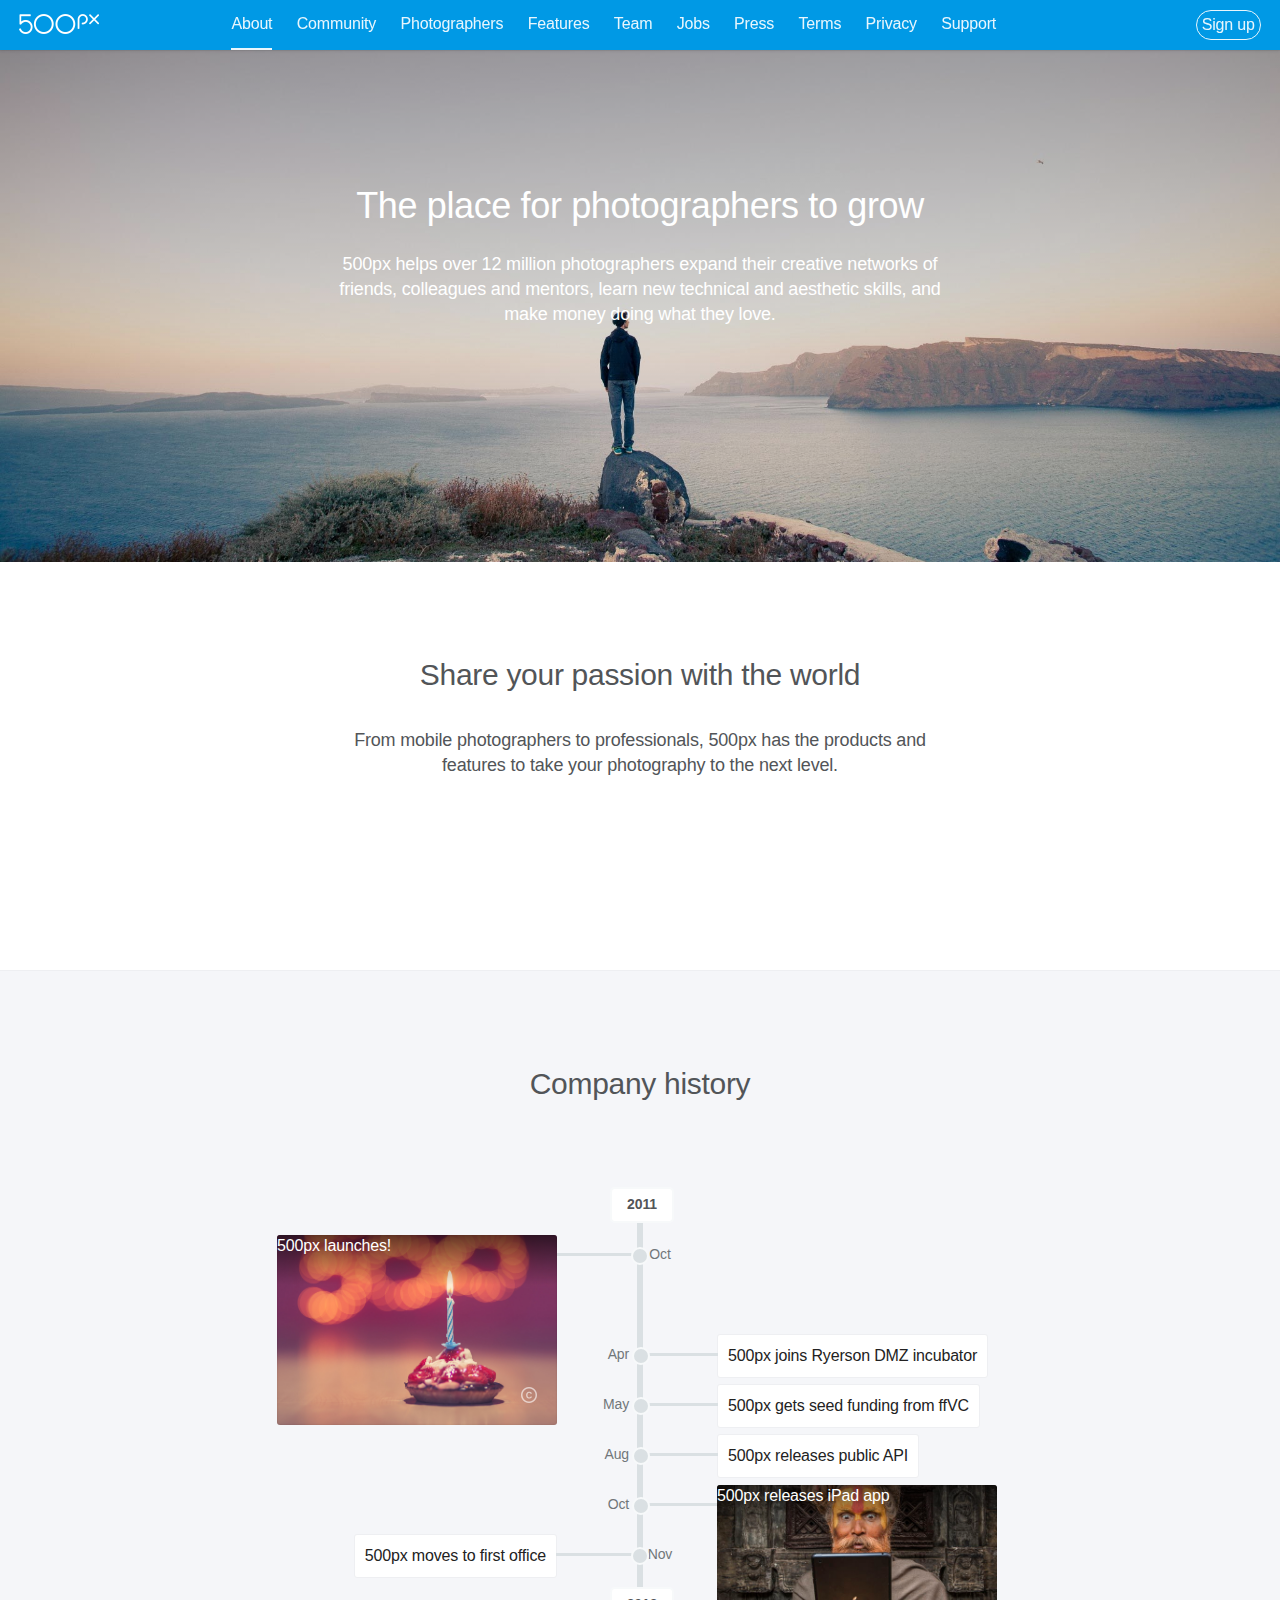
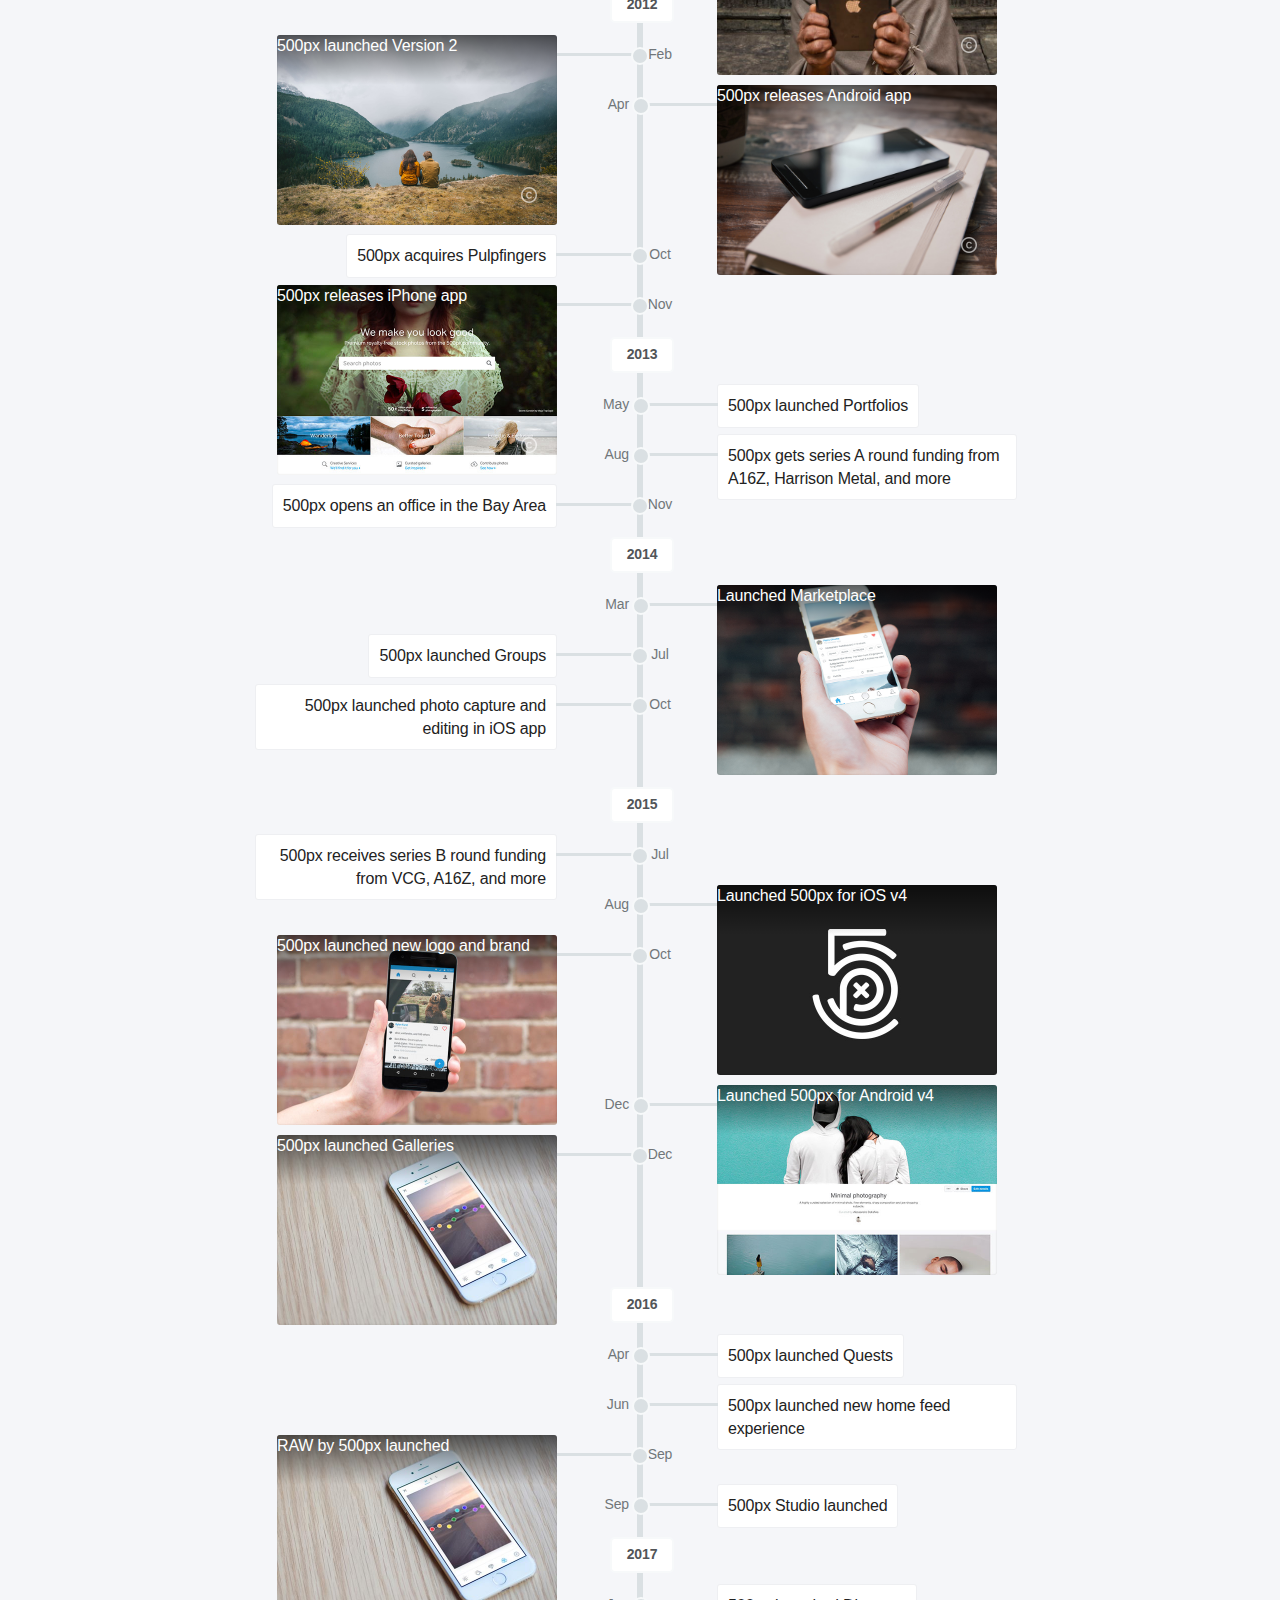
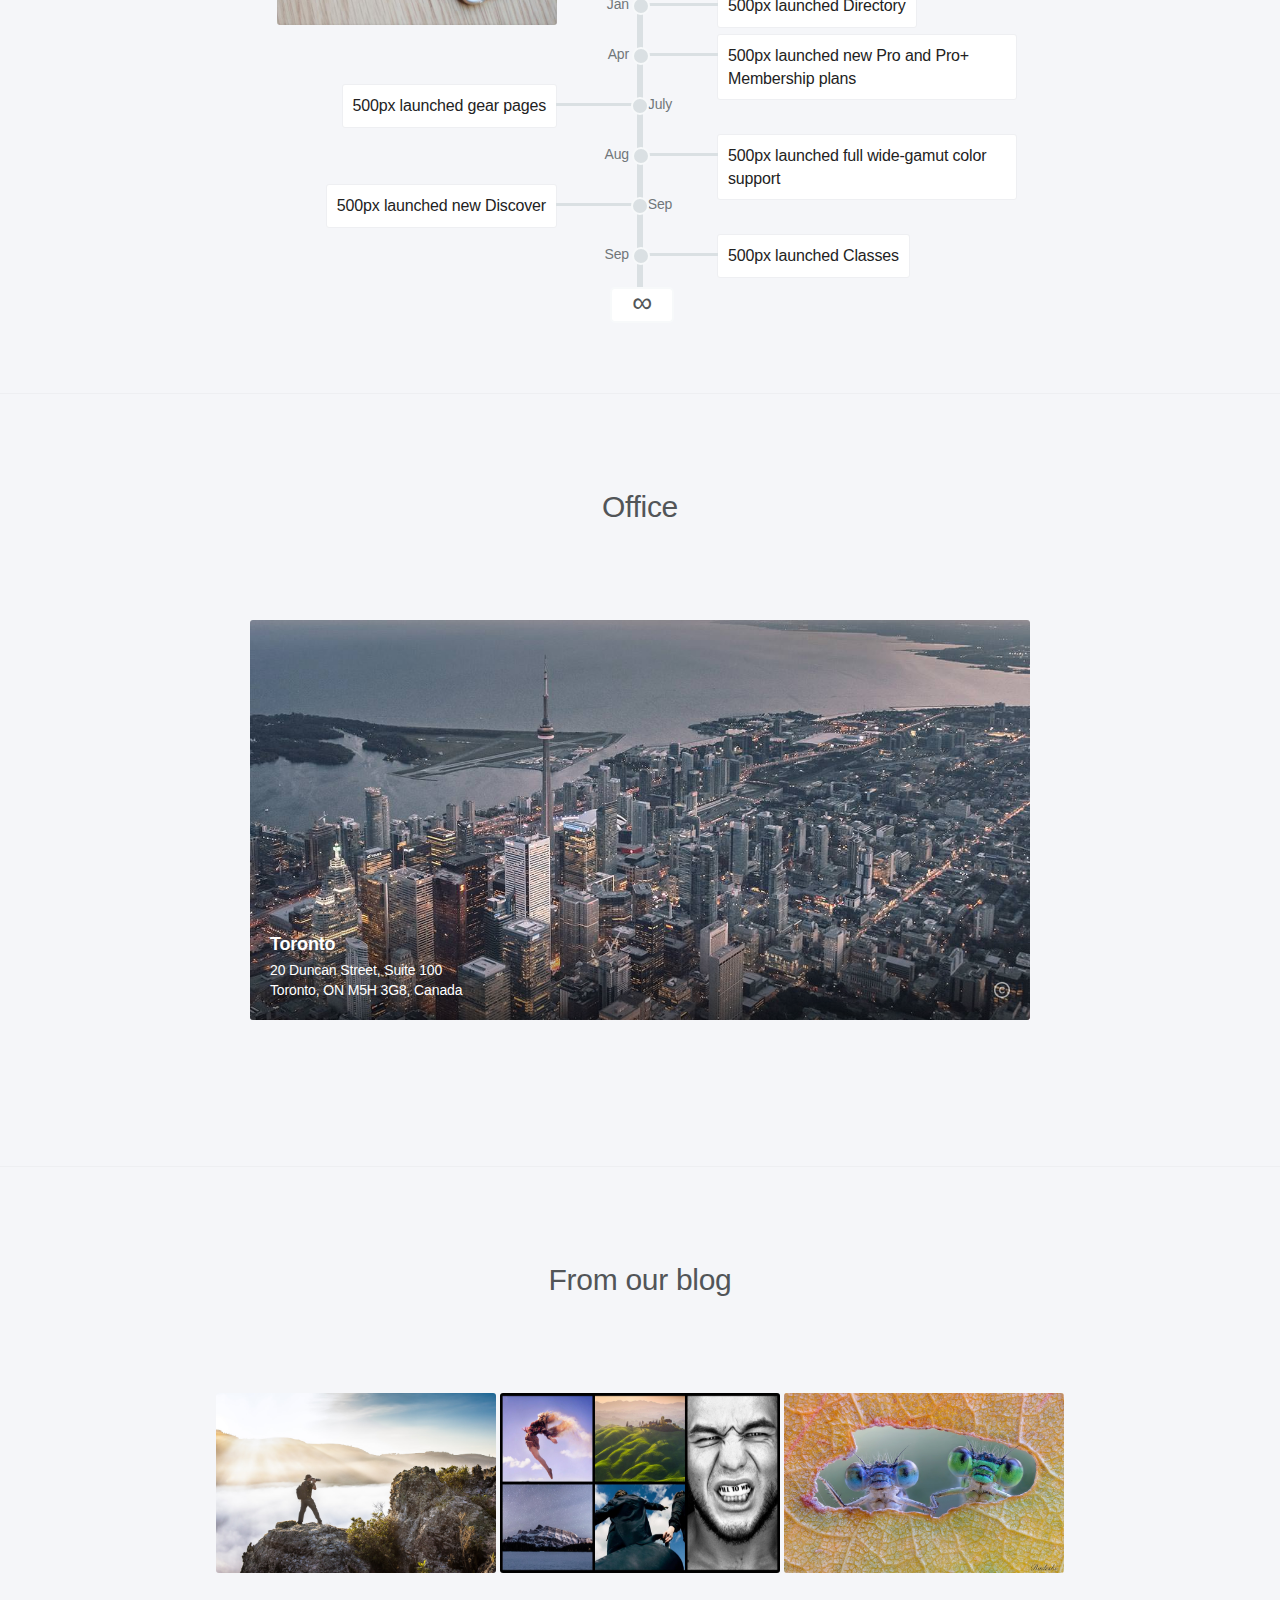
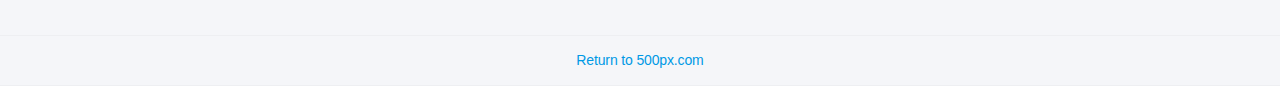
==== commit 7ea53404: "a" ====
--- a/index.html
+++ b/index.html
@@ -47,7 +47,7 @@
 
 </div>
 <div class="main">
-    <div class="content">
+    <div class="content a">
         <div class='tabs'>
             <h2>Share your passion with the world</h2>
             <p>From mobile photographers to professionals,
--- a/css/about.css
+++ b/css/about.css
@@ -1,4 +1,7 @@
 
+.content.a{
+    background-color: #Fff;
+}
 .photo.one {
     background: #fff url("../images/about/bg1.jpg") center 90% no-repeat;
     background-size: cover;
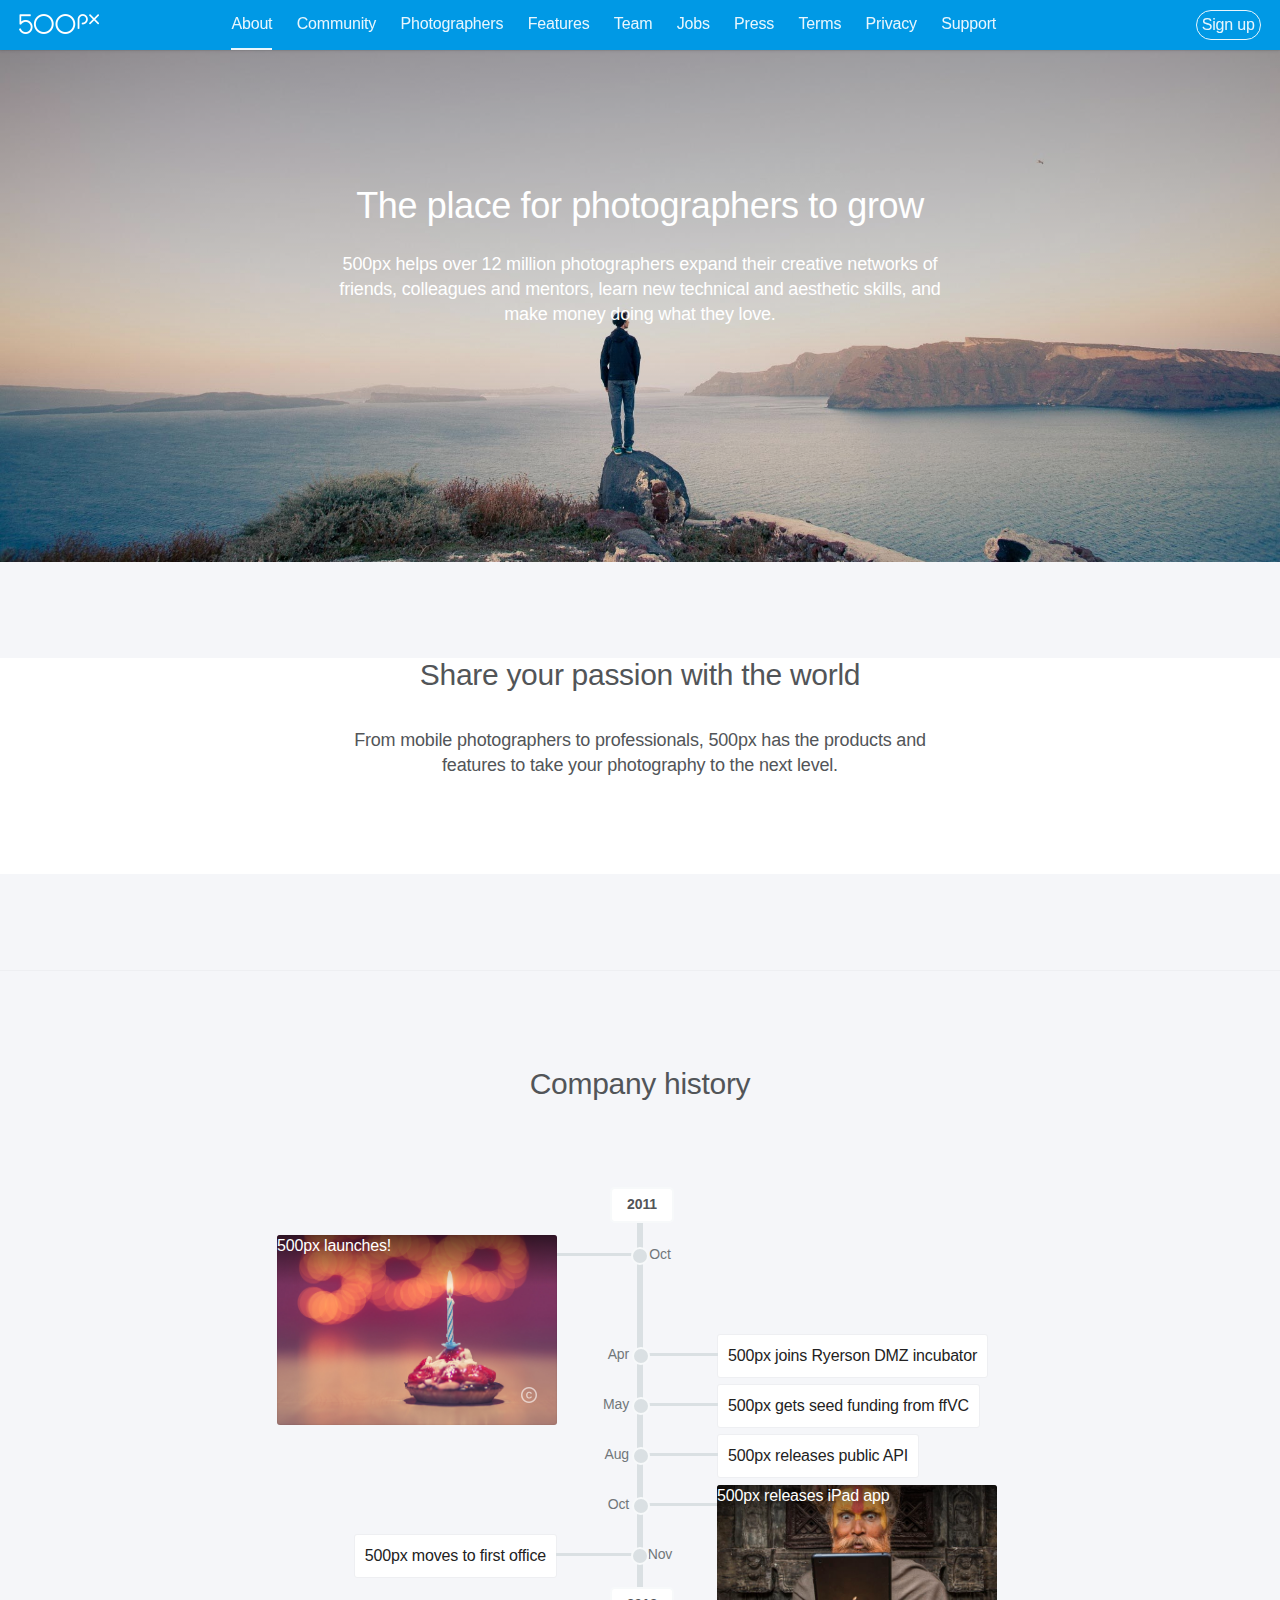
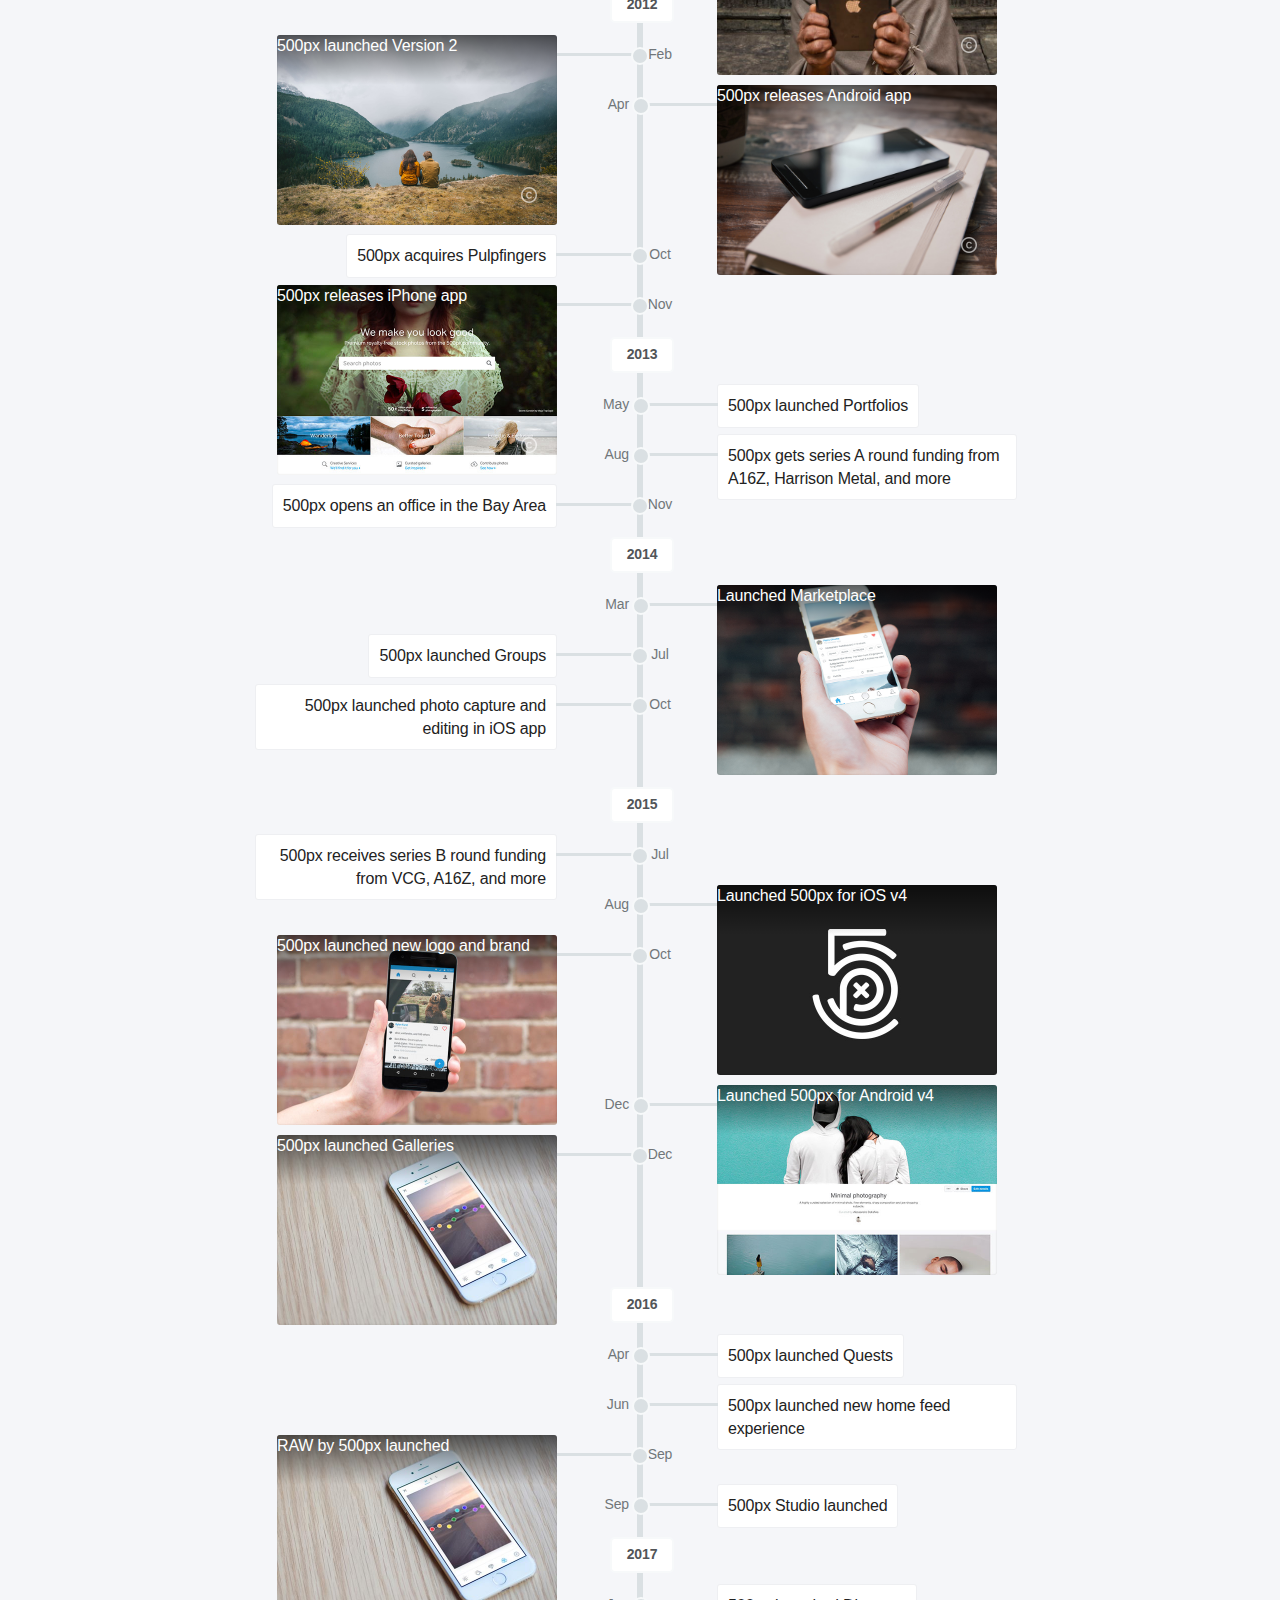
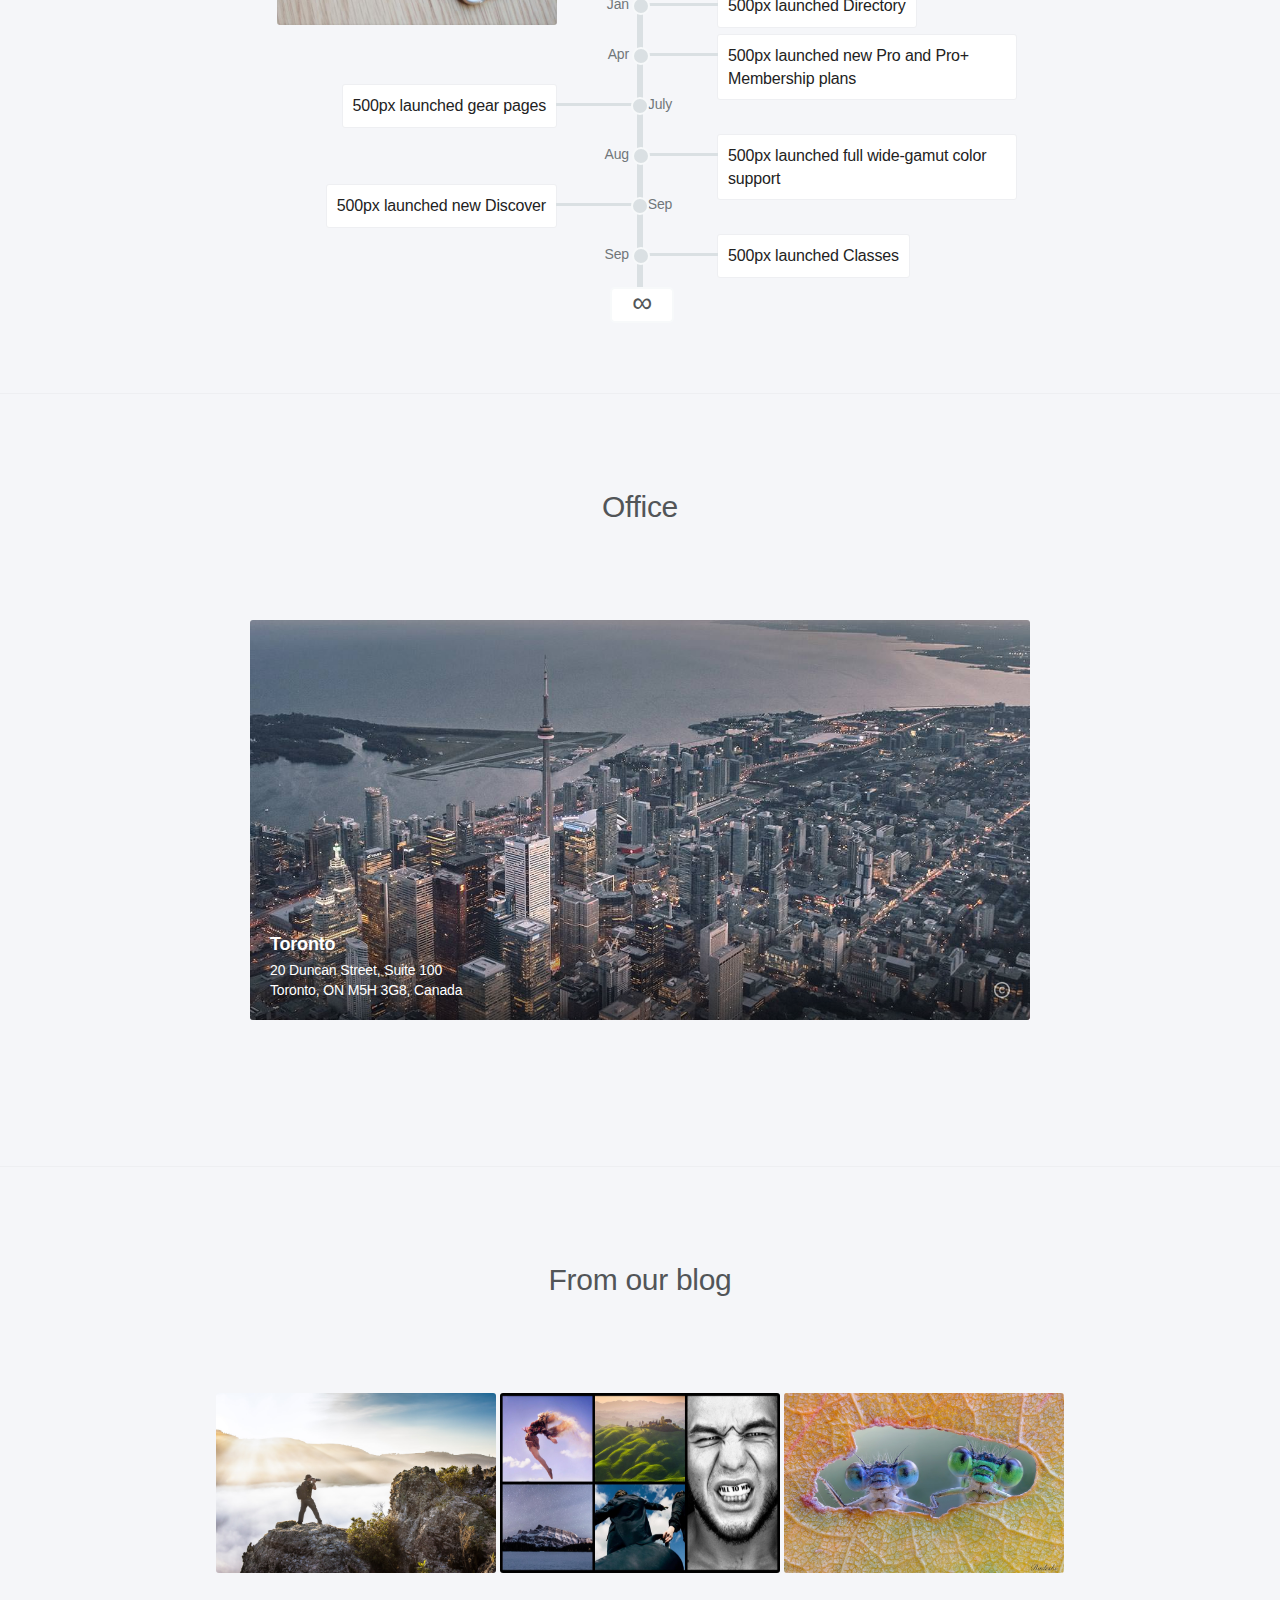
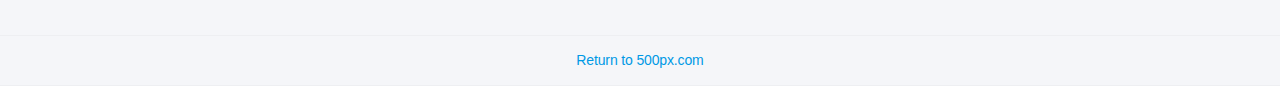
==== commit c3462cdf: "Revert "a"" ====
--- a/index.html
+++ b/index.html
@@ -47,7 +47,7 @@
 
 </div>
 <div class="main">
-    <div class="content a">
+    <div class="content">
         <div class='tabs'>
             <h2>Share your passion with the world</h2>
             <p>From mobile photographers to professionals,
--- a/css/about.css
+++ b/css/about.css
@@ -1,6 +1,5 @@
-
-.content.a{
-    background-color: #Fff;
+.main{
+    color: #fff;
 }
 .photo.one {
     background: #fff url("../images/about/bg1.jpg") center 90% no-repeat;
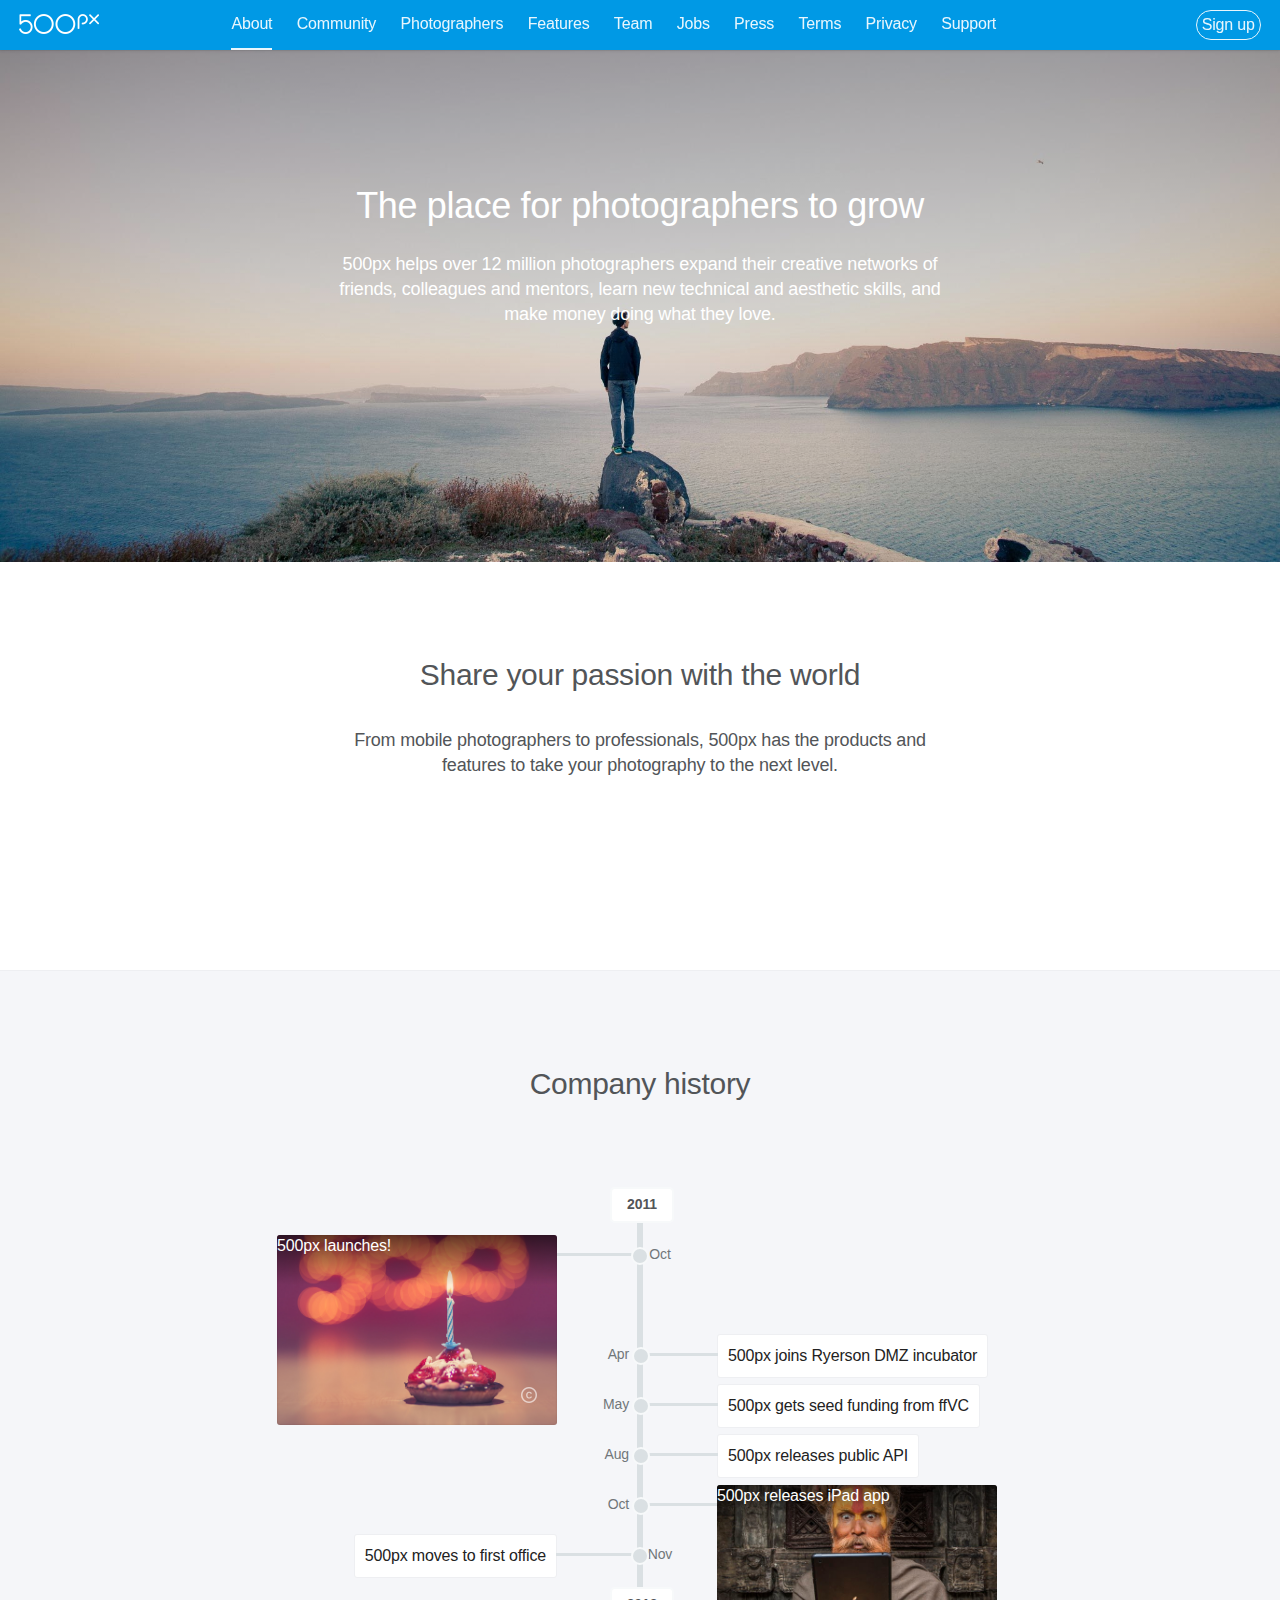
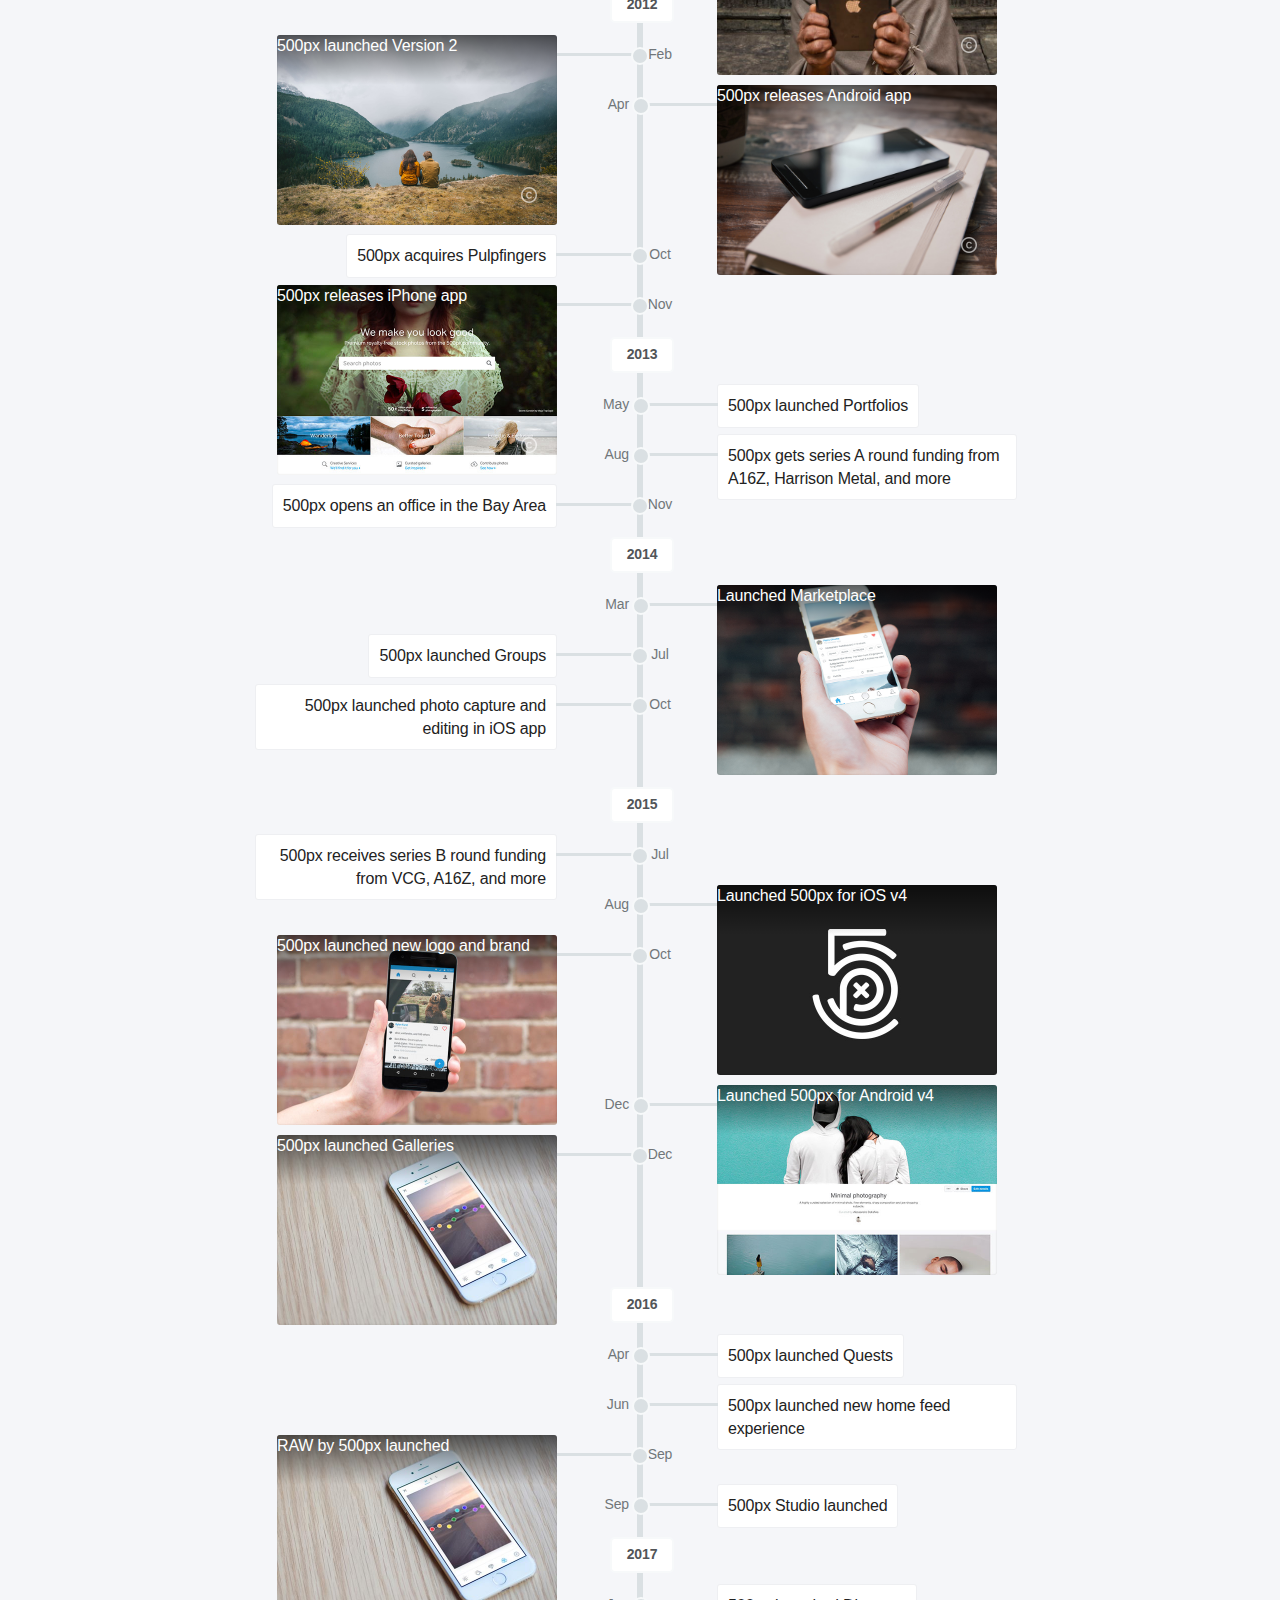
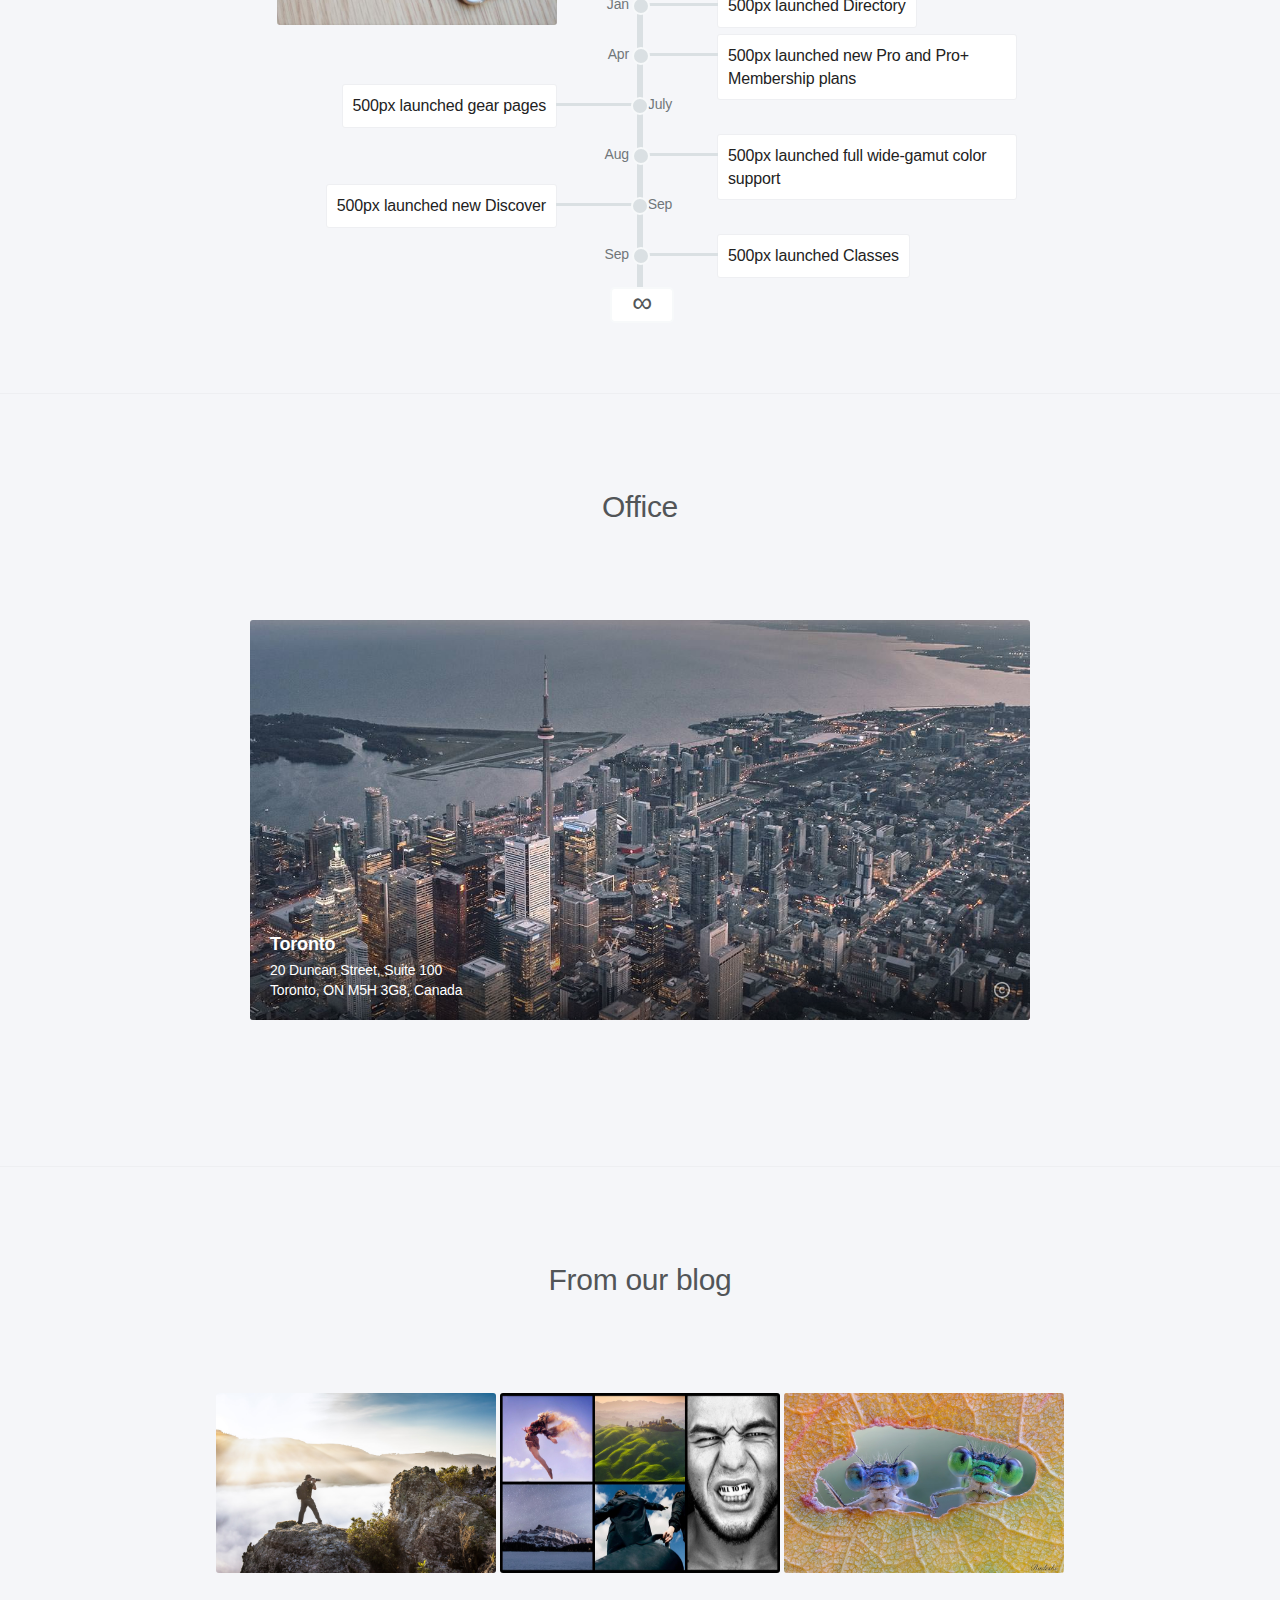
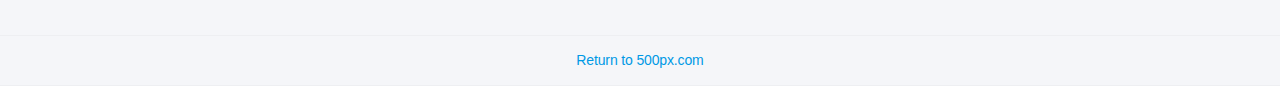
==== commit 71e0068a: "a" ====
--- a/index.html
+++ b/index.html
@@ -47,7 +47,7 @@
 
 </div>
 <div class="main">
-    <div class="content">
+    <div class="content a">
         <div class='tabs'>
             <h2>Share your passion with the world</h2>
             <p>From mobile photographers to professionals,
@@ -279,4 +279,4 @@
 <footer><a href="http://500px.com">Return to 500px.com</a></footer>
 
 </body>
-</html>+</html>
--- a/css/about.css
+++ b/css/about.css
@@ -1,5 +1,5 @@
-.main{
-    color: #fff;
+.content.a{
+    background:#FFF
 }
 .photo.one {
     background: #fff url("../images/about/bg1.jpg") center 90% no-repeat;
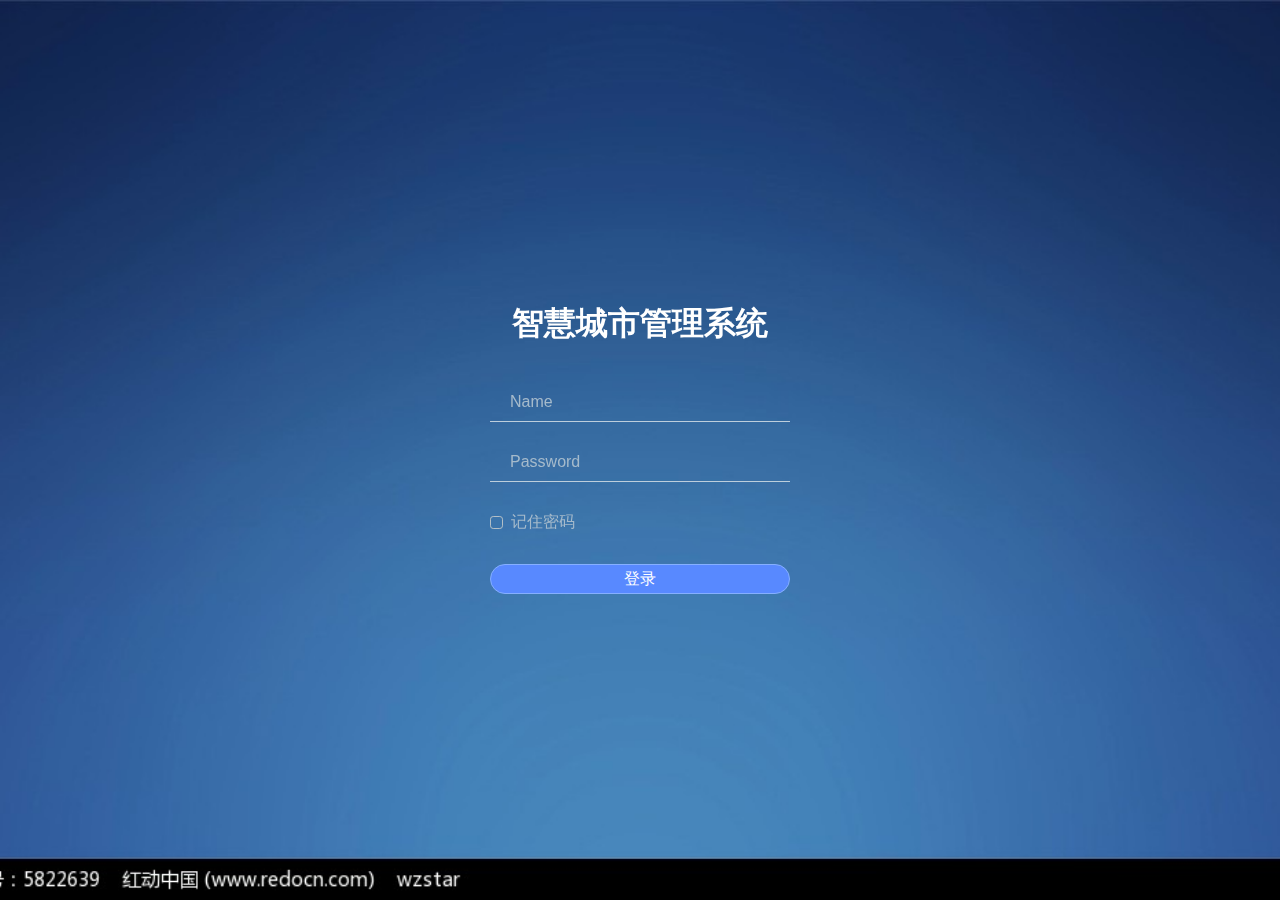
==== commit d0aeae32: "管理系统" ====
--- a/index.html
+++ b/index.html
@@ -1,282 +1,15 @@
-<!doctype html>
-<html lang="en">
-<head>
-    <meta charset="UTF-8">
-    <title>about</title>
-    <link rel="stylesheet" href="css/public.css">
-    <link rel="stylesheet" href="css/nav.css">
-    <link rel="stylesheet" href="css/header.css">
-    <link rel="stylesheet" href="css/footer.css">
-    <link rel="stylesheet" href="css/about.css">
-</head>
-<body>
-<div class="nav">
-    <div class="navsoid">
-        <div class="logo"><a href="#"><img src="images/about/logo.png" alt=""></a></div>
+<!DOCTYPE html>
+<html data-n-head="" data-n-head-ssr>
+  <head>
+    <meta data-n-head="true" charset="utf-8"><meta data-n-head="true" content="width=device-width,initial-scale=1" name="viewport"><meta data-n-head="true" content="智慧城市" name="description" data-hid="description"><title data-n-head="true">智慧城市</title><link href="/favicon.ico" rel="icon" data-n-head="true" type="image/x-icon"><link href="/_nuxt/manifest.91a9816ee998128beb8a.js" rel="preload" as="script"><link href="/_nuxt/vendor.9adbb8b08ff2ca6b4ef2.js" rel="preload" as="script"><link href="/_nuxt/app.fd0fbb9e02100070b232.js" rel="preload" as="script"><link href="/_nuxt/layouts_default.c845f4008b8c2ae7a8c8.js" rel="preload" as="script"><link href="/_nuxt/pages_index.9a9bb6b969056c65b3a9.js" rel="preload" as="script"><link href="/_nuxt/pages_System_subDevice_index.8e9f3d2e0e4faf44285f.js" rel="prefetch"><link href="/_nuxt/pages_System.c4c355265e407061ea22.js" rel="prefetch"><link href="/_nuxt/layouts_noFound.a9ba79c205a9641b8616.js" rel="prefetch"><link href="/_nuxt/pages_System_versions_index.32a755ee49d21e03925b.js" rel="prefetch"><link href="/_nuxt/pages_System_user_index.e9186ca15dc04d7d868f.js" rel="prefetch"><link href="/_nuxt/pages_System_subDeviceDO100_index.cb67f832527a13eedb0e.js" rel="prefetch"><link href="/_nuxt/pages_System_search_index.26b73b38d0b7f6e99b74.js" rel="prefetch"><link href="/_nuxt/pages_System_role_index.07de2b0ef5875fa53e67.js" rel="prefetch"><link href="/_nuxt/pages_System_limit_index.4f9867441f6990cb1212.js" rel="prefetch"><link href="/_nuxt/pages_System_device_index.0fac9dfea1bb0ee2192d.js" rel="prefetch"><link href="/_nuxt/pages_System_company_index.f032988a6e94d4e75918.js" rel="prefetch"><style data-vue-ssr-id="2aecfb46:0">.el-input__suffix,.el-tree.is-dragging .el-tree-node__content *{pointer-events:none}.el-pagination--small .arrow.disabled,.el-table .hidden-columns,.el-table td.is-hidden>*,.el-table th.is-hidden>*,.el-table--hidden{visibility:hidden}@font-face{font-family:element-icons;src:url(/_nuxt/fonts/element-icons.2fad952.woff) format("woff"),url(/_nuxt/fonts/element-icons.6f0a763.ttf) format("truetype");font-weight:400;font-style:normal}[class*=" el-icon-"],[class^=el-icon-]{font-family:element-icons!important;speak:none;font-style:normal;font-weight:400;-webkit-font-feature-settings:normal;font-feature-settings:normal;font-variant:normal;text-transform:none;line-height:1;vertical-align:baseline;display:inline-block;-webkit-font-smoothing:antialiased;-moz-osx-font-smoothing:grayscale}.el-icon-info:before{content:"\E61A"}.el-icon-error:before{content:"\E62C"}.el-icon-success:before{content:"\E62D"}.el-icon-warning:before{content:"\E62E"}.el-icon-question:before{content:"\E634"}.el-icon-back:before{content:"\E606"}.el-icon-arrow-left:before{content:"\E600"}.el-icon-arrow-down:before{content:"\E603"}.el-icon-arrow-right:before{content:"\E604"}.el-icon-arrow-up:before{content:"\E605"}.el-icon-caret-left:before{content:"\E60A"}.el-icon-caret-bottom:before{content:"\E60B"}.el-icon-caret-top:before{content:"\E60C"}.el-icon-caret-right:before{content:"\E60E"}.el-icon-d-arrow-left:before{content:"\E610"}.el-icon-d-arrow-right:before{content:"\E613"}.el-icon-minus:before{content:"\E621"}.el-icon-plus:before{content:"\E62B"}.el-icon-remove:before{content:"\E635"}.el-icon-circle-plus:before{content:"\E601"}.el-icon-remove-outline:before{content:"\E63C"}.el-icon-circle-plus-outline:before{content:"\E602"}.el-icon-close:before{content:"\E60F"}.el-icon-check:before{content:"\E611"}.el-icon-circle-close:before{content:"\E607"}.el-icon-circle-check:before{content:"\E639"}.el-icon-circle-close-outline:before{content:"\E609"}.el-icon-circle-check-outline:before{content:"\E63E"}.el-icon-zoom-out:before{content:"\E645"}.el-icon-zoom-in:before{content:"\E641"}.el-icon-d-caret:before{content:"\E615"}.el-icon-sort:before{content:"\E640"}.el-icon-sort-down:before{content:"\E630"}.el-icon-sort-up:before{content:"\E631"}.el-icon-tickets:before{content:"\E63F"}.el-icon-document:before{content:"\E614"}.el-icon-goods:before{content:"\E618"}.el-icon-sold-out:before{content:"\E63B"}.el-icon-news:before{content:"\E625"}.el-icon-message:before{content:"\E61B"}.el-icon-date:before{content:"\E608"}.el-icon-printer:before{content:"\E62F"}.el-icon-time:before{content:"\E642"}.el-icon-bell:before{content:"\E622"}.el-icon-mobile-phone:before{content:"\E624"}.el-icon-service:before{content:"\E63A"}.el-icon-view:before{content:"\E643"}.el-icon-menu:before{content:"\E620"}.el-icon-more:before{content:"\E646"}.el-icon-more-outline:before{content:"\E626"}.el-icon-star-on:before{content:"\E637"}.el-icon-star-off:before{content:"\E63D"}.el-icon-location:before{content:"\E61D"}.el-icon-location-outline:before{content:"\E61F"}.el-icon-phone:before{content:"\E627"}.el-icon-phone-outline:before{content:"\E628"}.el-icon-picture:before{content:"\E629"}.el-icon-picture-outline:before{content:"\E62A"}.el-icon-delete:before{content:"\E612"}.el-icon-search:before{content:"\E619"}.el-icon-edit:before{content:"\E61C"}.el-icon-edit-outline:before{content:"\E616"}.el-icon-rank:before{content:"\E632"}.el-icon-refresh:before{content:"\E633"}.el-icon-share:before{content:"\E636"}.el-icon-setting:before{content:"\E638"}.el-icon-upload:before{content:"\E60D"}.el-icon-upload2:before{content:"\E644"}.el-icon-download:before{content:"\E617"}.el-icon-loading:before{content:"\E61E"}.el-icon-loading{-webkit-animation:rotating 2s linear infinite;animation:rotating 2s linear infinite}.el-icon--right{margin-left:5px}.el-icon--left{margin-right:5px}@-webkit-keyframes rotating{0%{-webkit-transform:rotate(0);transform:rotate(0)}to{-webkit-transform:rotate(1turn);transform:rotate(1turn)}}@keyframes rotating{0%{-webkit-transform:rotate(0);transform:rotate(0)}to{-webkit-transform:rotate(1turn);transform:rotate(1turn)}}.el-pagination{white-space:nowrap;padding:2px 5px;color:#303133;font-weight:700}.el-pagination:after,.el-pagination:before{display:table;content:""}.el-pagination:after{clear:both}.el-pagination button,.el-pagination span:not([class*=suffix]){display:inline-block;font-size:13px;min-width:35.5px;height:28px;line-height:28px;vertical-align:top;-webkit-box-sizing:border-box;box-sizing:border-box}.el-pager li,.el-pagination__editor{-webkit-box-sizing:border-box;text-align:center}.el-pagination .el-input__inner{text-align:center;-moz-appearance:textfield;line-height:normal}.el-pagination .el-input__suffix{right:0;-webkit-transform:scale(.8);transform:scale(.8)}.el-pagination .el-select .el-input{width:100px;margin:0 5px}.el-pagination .el-select .el-input .el-input__inner{padding-right:25px;border-radius:3px;height:28px}.el-pagination button{border:none;padding:0 6px;background:0 0}.el-pagination button:focus{outline:0}.el-pagination button:hover{color:#409eff}.el-pagination button:disabled{color:#c0c4cc;background-color:#fff;cursor:not-allowed}.el-pagination .btn-next,.el-pagination .btn-prev{background:50% no-repeat #fff;background-size:16px;cursor:pointer;margin:0;color:#303133}.el-pagination .btn-next .el-icon,.el-pagination .btn-prev .el-icon{display:block;font-size:12px;font-weight:700}.el-pagination .btn-prev{padding-right:12px}.el-pagination .btn-next{padding-left:12px}.el-pagination .el-pager li.disabled{color:#c0c4cc;cursor:not-allowed}.el-pager li,.el-pager li.btn-quicknext:hover,.el-pager li.btn-quickprev:hover{cursor:pointer}.el-pagination--small .btn-next,.el-pagination--small .btn-prev,.el-pagination--small .el-pager li,.el-pagination--small .el-pager li.btn-quicknext,.el-pagination--small .el-pager li.btn-quickprev,.el-pagination--small .el-pager li:last-child{border-color:transparent;font-size:12px;line-height:22px;height:22px;min-width:22px}.el-pagination--small .more:before,.el-pagination--small li.more:before{line-height:24px}.el-pagination--small button,.el-pagination--small span:not([class*=suffix]){height:22px;line-height:22px}.el-pagination--small .el-pagination__editor,.el-pagination--small .el-pagination__editor.el-input .el-input__inner{height:22px}.el-pagination__sizes{margin:0 10px 0 0;font-weight:400;color:#606266}.el-pagination__sizes .el-input .el-input__inner{font-size:13px;padding-left:8px}.el-pagination__sizes .el-input .el-input__inner:hover{border-color:#409eff}.el-pagination__total{margin-right:10px;font-weight:400;color:#606266}.el-pagination__jump{margin-left:24px;font-weight:400;color:#606266}.el-pagination__jump .el-input__inner{padding:0 3px}.el-pagination__rightwrapper{float:right}.el-pagination__editor{line-height:18px;padding:0 2px;height:28px;margin:0 2px;-webkit-box-sizing:border-box;box-sizing:border-box;border-radius:3px}.el-pager,.el-pagination.is-background .btn-next,.el-pagination.is-background .btn-prev{padding:0}.el-pagination__editor.el-input{width:50px}.el-pagination__editor.el-input .el-input__inner{height:28px}.el-pagination__editor .el-input__inner::-webkit-inner-spin-button,.el-pagination__editor .el-input__inner::-webkit-outer-spin-button{-webkit-appearance:none;margin:0}.el-pagination.is-background .btn-next,.el-pagination.is-background .btn-prev,.el-pagination.is-background .el-pager li{margin:0 5px;background-color:#f4f4f5;color:#606266;min-width:30px;border-radius:2px}.el-pagination.is-background .btn-next.disabled,.el-pagination.is-background .btn-next:disabled,.el-pagination.is-background .btn-prev.disabled,.el-pagination.is-background .btn-prev:disabled,.el-pagination.is-background .el-pager li.disabled{color:#c0c4cc}.el-pagination.is-background .el-pager li:not(.disabled):hover{color:#409eff}.el-pagination.is-background .el-pager li:not(.disabled).active{background-color:#409eff;color:#fff}.el-pagination.is-background.el-pagination--small .btn-next,.el-pagination.is-background.el-pagination--small .btn-prev,.el-pagination.is-background.el-pagination--small .el-pager li{margin:0 3px;min-width:22px}.el-pager,.el-pager li{vertical-align:top;margin:0;display:inline-block}.el-pager{-moz-user-select:none;-ms-user-select:none;user-select:none;list-style:none;font-size:0}.el-pager,.el-radio,.el-table th{-webkit-user-select:none}.el-date-table,.el-radio,.el-table th{-moz-user-select:none;-ms-user-select:none}.el-pager .more:before{line-height:30px}.el-pager li{padding:0 4px;background:#fff;font-size:13px;min-width:35.5px;height:28px;line-height:28px;-webkit-box-sizing:border-box;box-sizing:border-box}.el-menu--collapse .el-menu .el-submenu,.el-menu--popup{min-width:200px}.el-dialog,.el-dialog__footer{-webkit-box-sizing:border-box}.el-pager li.btn-quicknext,.el-pager li.btn-quickprev{line-height:28px;color:#303133}.el-pager li.btn-quicknext.disabled,.el-pager li.btn-quickprev.disabled{color:#c0c4cc}.el-pager li.active+li{border-left:0}.el-pager li:hover{color:#409eff}.el-pager li.active{color:#409eff;cursor:default}@-webkit-keyframes v-modal-in{0%{opacity:0}}@-webkit-keyframes v-modal-out{to{opacity:0}}.el-dialog{position:relative;margin:0 auto 50px;background:#fff;border-radius:2px;-webkit-box-shadow:0 1px 3px rgba(0,0,0,.3);box-shadow:0 1px 3px rgba(0,0,0,.3);-webkit-box-sizing:border-box;box-sizing:border-box;width:50%}.el-dialog.is-fullscreen{width:100%;margin-top:0;margin-bottom:0;height:100%;overflow:auto}.el-dialog__wrapper{position:fixed;top:0;right:0;bottom:0;left:0;overflow:auto;margin:0}.el-dialog__header{padding:20px 20px 10px}.el-dialog__headerbtn{position:absolute;top:20px;right:20px;padding:0;background:0 0;border:none;outline:0;cursor:pointer;font-size:16px}.el-dialog__headerbtn .el-dialog__close{color:#909399}.el-dialog__headerbtn:focus .el-dialog__close,.el-dialog__headerbtn:hover .el-dialog__close{color:#409eff}.el-dialog__title{line-height:24px;font-size:18px;color:#303133}.el-dialog__body{padding:30px 20px;color:#606266;font-size:14px}.el-dialog__footer{padding:10px 20px 20px;text-align:right;-webkit-box-sizing:border-box;box-sizing:border-box}.el-dialog--center{text-align:center}.el-dialog--center .el-dialog__body{text-align:left;text-align:initial;padding:25px 25px 30px}.el-dialog--center .el-dialog__footer{text-align:inherit}.dialog-fade-enter-active{-webkit-animation:dialog-fade-in .3s;animation:dialog-fade-in .3s}.dialog-fade-leave-active{-webkit-animation:dialog-fade-out .3s;animation:dialog-fade-out .3s}@-webkit-keyframes dialog-fade-in{0%{-webkit-transform:translate3d(0,-20px,0);transform:translate3d(0,-20px,0);opacity:0}to{-webkit-transform:translateZ(0);transform:translateZ(0);opacity:1}}@keyframes dialog-fade-in{0%{-webkit-transform:translate3d(0,-20px,0);transform:translate3d(0,-20px,0);opacity:0}to{-webkit-transform:translateZ(0);transform:translateZ(0);opacity:1}}@-webkit-keyframes dialog-fade-out{0%{-webkit-transform:translateZ(0);transform:translateZ(0);opacity:1}to{-webkit-transform:translate3d(0,-20px,0);transform:translate3d(0,-20px,0);opacity:0}}@keyframes dialog-fade-out{0%{-webkit-transform:translateZ(0);transform:translateZ(0);opacity:1}to{-webkit-transform:translate3d(0,-20px,0);transform:translate3d(0,-20px,0);opacity:0}}.el-autocomplete{position:relative;display:inline-block}.el-autocomplete-suggestion{margin:5px 0;-webkit-box-shadow:0 2px 12px 0 rgba(0,0,0,.1);box-shadow:0 2px 12px 0 rgba(0,0,0,.1);border-radius:4px}.el-dropdown-menu,.el-menu--collapse .el-submenu .el-menu{z-index:10;-webkit-box-shadow:0 2px 12px 0 rgba(0,0,0,.1)}.el-autocomplete-suggestion__wrap{max-height:280px;padding:10px 0;-webkit-box-sizing:border-box;box-sizing:border-box;overflow:auto;background-color:#fff;border:1px solid #e4e7ed;border-radius:4px}.el-autocomplete-suggestion__list{margin:0;padding:0}.el-autocomplete-suggestion li{padding:0 20px;margin:0;line-height:34px;cursor:pointer;color:#606266;font-size:14px;list-style:none;white-space:nowrap;overflow:hidden;text-overflow:ellipsis}.el-autocomplete-suggestion li.highlighted,.el-autocomplete-suggestion li:hover{background-color:#f5f7fa}.el-autocomplete-suggestion li.divider{margin-top:6px;border-top:1px solid #000}.el-autocomplete-suggestion li.divider:last-child{margin-bottom:-6px}.el-autocomplete-suggestion.is-loading li{text-align:center;height:100px;line-height:100px;font-size:20px;color:#999}.el-autocomplete-suggestion.is-loading li:after{display:inline-block;content:"";height:100%;vertical-align:middle}.el-autocomplete-suggestion.is-loading li:hover{background-color:#fff}.el-autocomplete-suggestion.is-loading .el-icon-loading{vertical-align:middle}.el-dropdown{display:inline-block;position:relative;color:#606266;font-size:14px}.el-dropdown .el-button-group{display:block}.el-dropdown .el-button-group .el-button{float:none}.el-dropdown .el-dropdown__caret-button{padding-left:5px;padding-right:5px;position:relative;border-left:none}.el-dropdown .el-dropdown__caret-button:before{content:"";position:absolute;display:block;width:1px;top:5px;bottom:5px;left:0;background:hsla(0,0%,100%,.5)}.el-dropdown .el-dropdown__caret-button:hover:before{top:0;bottom:0}.el-dropdown .el-dropdown__caret-button .el-dropdown__icon{padding-left:0}.el-dropdown__icon{font-size:12px;margin:0 3px}.el-dropdown .el-dropdown-selfdefine:focus:active,.el-dropdown .el-dropdown-selfdefine:focus:not(.focusing){outline-width:0}.el-dropdown-menu{position:absolute;top:0;left:0;padding:10px 0;margin:5px 0;background-color:#fff;border:1px solid #ebeef5;border-radius:4px;-webkit-box-shadow:0 2px 12px 0 rgba(0,0,0,.1);box-shadow:0 2px 12px 0 rgba(0,0,0,.1)}.el-dropdown-menu__item{list-style:none;line-height:36px;padding:0 20px;margin:0;font-size:14px;color:#606266;cursor:pointer;outline:0}.el-dropdown-menu__item:focus,.el-dropdown-menu__item:not(.is-disabled):hover{background-color:#ecf5ff;color:#66b1ff}.el-dropdown-menu__item--divided:before,.el-menu,.el-menu--horizontal>.el-menu-item:not(.is-disabled):focus,.el-menu--horizontal>.el-menu-item:not(.is-disabled):hover,.el-menu--horizontal>.el-submenu .el-submenu__title:hover{background-color:#fff}.el-dropdown-menu__item--divided{position:relative;margin-top:6px;border-top:1px solid #ebeef5}.el-dropdown-menu__item--divided:before{content:"";height:6px;display:block;margin:0 -20px}.el-menu:after,.el-menu:before,.el-radio__inner:after,.el-switch__core:after{content:""}.el-dropdown-menu__item.is-disabled{cursor:default;color:#bbb;pointer-events:none}.el-dropdown-menu--medium{padding:6px 0}.el-dropdown-menu--medium .el-dropdown-menu__item{line-height:30px;padding:0 17px;font-size:14px}.el-dropdown-menu--medium .el-dropdown-menu__item.el-dropdown-menu__item--divided{margin-top:6px}.el-dropdown-menu--medium .el-dropdown-menu__item.el-dropdown-menu__item--divided:before{height:6px;margin:0 -17px}.el-dropdown-menu--small{padding:6px 0}.el-dropdown-menu--small .el-dropdown-menu__item{line-height:27px;padding:0 15px;font-size:13px}.el-dropdown-menu--small .el-dropdown-menu__item.el-dropdown-menu__item--divided{margin-top:4px}.el-dropdown-menu--small .el-dropdown-menu__item.el-dropdown-menu__item--divided:before{height:4px;margin:0 -15px}.el-dropdown-menu--mini{padding:3px 0}.el-dropdown-menu--mini .el-dropdown-menu__item{line-height:24px;padding:0 10px;font-size:12px}.el-dropdown-menu--mini .el-dropdown-menu__item.el-dropdown-menu__item--divided{margin-top:3px}.el-dropdown-menu--mini .el-dropdown-menu__item.el-dropdown-menu__item--divided:before{height:3px;margin:0 -10px}.el-menu{border-right:1px solid #e6e6e6;list-style:none;position:relative;margin:0;padding-left:0}.el-menu:after,.el-menu:before{display:table}.el-menu:after{clear:both}.el-menu--horizontal{border-right:none;border-bottom:1px solid #e6e6e6}.el-menu--horizontal>.el-menu-item{float:left;height:60px;line-height:60px;margin:0;border-bottom:2px solid transparent;color:#909399}.el-menu--horizontal>.el-menu-item a,.el-menu--horizontal>.el-menu-item a:hover{color:inherit}.el-menu--horizontal>.el-submenu{float:left}.el-menu--horizontal>.el-submenu:focus,.el-menu--horizontal>.el-submenu:hover{outline:0}.el-menu--horizontal>.el-submenu:focus .el-submenu__title,.el-menu--horizontal>.el-submenu:hover .el-submenu__title{color:#303133}.el-menu--horizontal>.el-submenu.is-active .el-submenu__title{border-bottom:2px solid #409eff;color:#303133}.el-menu--horizontal>.el-submenu .el-submenu__title{height:60px;line-height:60px;border-bottom:2px solid transparent;color:#909399}.el-menu--horizontal>.el-submenu .el-submenu__icon-arrow{position:static;vertical-align:middle;margin-left:8px;margin-top:-3px}.el-menu--horizontal .el-menu .el-menu-item,.el-menu--horizontal .el-menu .el-submenu__title{background-color:#fff;float:none;height:36px;line-height:36px;padding:0 10px;color:#909399}.el-menu--horizontal .el-menu .el-menu-item.is-active,.el-menu--horizontal .el-menu .el-submenu__title.is-active{color:#303133}.el-menu--horizontal .el-menu-item:not(.is-disabled):focus,.el-menu--horizontal .el-menu-item:not(.is-disabled):hover{outline:0;color:#303133}.el-menu--horizontal>.el-menu-item.is-active{border-bottom:2px solid #409eff;color:#303133}.el-menu--collapse{width:64px}.el-menu--collapse>.el-menu-item [class^=el-icon-],.el-menu--collapse>.el-submenu>.el-submenu__title [class^=el-icon-]{margin:0;vertical-align:middle;width:24px;text-align:center}.el-menu--collapse>.el-menu-item .el-submenu__icon-arrow,.el-menu--collapse>.el-submenu>.el-submenu__title .el-submenu__icon-arrow{display:none}.el-menu--collapse>.el-menu-item span,.el-menu--collapse>.el-submenu>.el-submenu__title span{height:0;width:0;overflow:hidden;visibility:hidden;display:inline-block}.el-menu--collapse>.el-menu-item.is-active i{color:inherit}.el-menu--collapse .el-submenu{position:relative}.el-menu--collapse .el-submenu .el-menu{position:absolute;margin-left:5px;top:0;left:100%;border:1px solid #e4e7ed;border-radius:2px;-webkit-box-shadow:0 2px 12px 0 rgba(0,0,0,.1);box-shadow:0 2px 12px 0 rgba(0,0,0,.1)}.el-menu-item,.el-submenu__title{height:56px;line-height:56px;position:relative;-webkit-box-sizing:border-box;white-space:nowrap;list-style:none}.el-menu--collapse .el-submenu.is-opened>.el-submenu__title .el-submenu__icon-arrow{-webkit-transform:none;transform:none}.el-menu--popup{z-index:100;border:none;padding:5px 0;border-radius:2px;-webkit-box-shadow:0 2px 12px 0 rgba(0,0,0,.1);box-shadow:0 2px 12px 0 rgba(0,0,0,.1)}.el-menu--popup-bottom-start{margin-top:5px}.el-menu--popup-right-start{margin-left:5px;margin-right:5px}.el-menu-item{font-size:14px;color:#303133;padding:0 20px;cursor:pointer;-webkit-transition:border-color .3s,background-color .3s,color .3s;transition:border-color .3s,background-color .3s,color .3s;-webkit-box-sizing:border-box;box-sizing:border-box}.el-menu-item *{vertical-align:middle}.el-menu-item i{color:#909399}.el-menu-item:focus,.el-menu-item:hover{outline:0;background-color:#ecf5ff}.el-menu-item.is-disabled{opacity:.25;cursor:not-allowed;background:0 0!important}.el-menu-item [class^=el-icon-]{margin-right:5px;width:24px;text-align:center;font-size:18px;vertical-align:middle}.el-menu-item.is-active{color:#409eff}.el-menu-item.is-active i{color:inherit}.el-submenu{list-style:none;margin:0;padding-left:0}.el-submenu__title{font-size:14px;color:#303133;padding:0 20px;cursor:pointer;-webkit-transition:border-color .3s,background-color .3s,color .3s;transition:border-color .3s,background-color .3s,color .3s;-webkit-box-sizing:border-box;box-sizing:border-box}.el-submenu__title *{vertical-align:middle}.el-submenu__title i{color:#909399}.el-submenu__title:focus,.el-submenu__title:hover{outline:0;background-color:#ecf5ff}.el-submenu__title.is-disabled{opacity:.25;cursor:not-allowed;background:0 0!important}.el-submenu__title:hover{background-color:#ecf5ff}.el-submenu .el-menu{border:none}.el-submenu .el-menu-item{height:50px;line-height:50px;padding:0 45px;min-width:200px}.el-submenu__icon-arrow{position:absolute;top:50%;right:20px;margin-top:-7px;-webkit-transition:-webkit-transform .3s;transition:-webkit-transform .3s;transition:transform .3s;transition:transform .3s,-webkit-transform .3s;font-size:12px}.el-radio,.el-radio__inner,.el-radio__input{position:relative;display:inline-block}.el-submenu.is-active .el-submenu__title{border-bottom-color:#409eff}.el-submenu.is-opened>.el-submenu__title .el-submenu__icon-arrow{-webkit-transform:rotate(180deg);transform:rotate(180deg)}.el-submenu.is-disabled .el-menu-item,.el-submenu.is-disabled .el-submenu__title{opacity:.25;cursor:not-allowed;background:0 0!important}.el-submenu [class^=el-icon-]{vertical-align:middle;margin-right:5px;width:24px;text-align:center;font-size:18px}.el-menu-item-group>ul{padding:0}.el-menu-item-group__title{padding:7px 0 7px 20px;line-height:normal;font-size:12px;color:#909399}.el-radio,.el-radio--medium.is-bordered .el-radio__label{font-size:14px}.horizontal-collapse-transition .el-submenu__title .el-submenu__icon-arrow{-webkit-transition:.2s;transition:.2s;opacity:0}.el-radio{color:#606266;font-weight:500;line-height:1;cursor:pointer;white-space:nowrap;outline:0}.el-radio.is-bordered{padding:12px 20px 0 10px;border-radius:4px;border:1px solid #dcdfe6;-webkit-box-sizing:border-box;box-sizing:border-box;height:40px}.el-radio.is-bordered.is-checked{border-color:#409eff}.el-radio.is-bordered.is-disabled{cursor:not-allowed;border-color:#ebeef5}.el-radio__input.is-disabled .el-radio__inner,.el-radio__input.is-disabled.is-checked .el-radio__inner{background-color:#f5f7fa;border-color:#e4e7ed}.el-radio.is-bordered+.el-radio.is-bordered{margin-left:10px}.el-radio--medium.is-bordered{padding:10px 20px 0 10px;border-radius:4px;height:36px}.el-radio--mini.is-bordered .el-radio__label,.el-radio--small.is-bordered .el-radio__label{font-size:12px}.el-radio--medium.is-bordered .el-radio__inner{height:14px;width:14px}.el-radio--small.is-bordered{padding:8px 15px 0 10px;border-radius:3px;height:32px}.el-radio--small.is-bordered .el-radio__inner{height:12px;width:12px}.el-radio--mini.is-bordered{padding:6px 15px 0 10px;border-radius:3px;height:28px}.el-radio--mini.is-bordered .el-radio__inner{height:12px;width:12px}.el-radio+.el-radio{margin-left:30px}.el-radio__input{white-space:nowrap;cursor:pointer;outline:0;line-height:1;vertical-align:middle}.el-radio__input.is-disabled .el-radio__inner{cursor:not-allowed}.el-radio__input.is-disabled .el-radio__inner:after{cursor:not-allowed;background-color:#f5f7fa}.el-radio__input.is-disabled .el-radio__inner+.el-radio__label{cursor:not-allowed}.el-radio__input.is-disabled.is-checked .el-radio__inner:after{background-color:#c0c4cc}.el-radio__input.is-disabled+span.el-radio__label{color:#c0c4cc;cursor:not-allowed}.el-radio__input.is-checked .el-radio__inner{border-color:#409eff;background:#409eff}.el-radio__input.is-checked .el-radio__inner:after{-webkit-transform:translate(-50%,-50%) scale(1);transform:translate(-50%,-50%) scale(1)}.el-radio__input.is-checked+.el-radio__label{color:#409eff}.el-radio__input.is-focus .el-radio__inner{border-color:#409eff}.el-radio__inner{border:1px solid #dcdfe6;border-radius:100%;width:14px;height:14px;background-color:#fff;cursor:pointer;-webkit-box-sizing:border-box;box-sizing:border-box}.el-radio-button__inner,.el-switch__core{-webkit-box-sizing:border-box;vertical-align:middle}.el-radio__inner:hover{border-color:#409eff}.el-radio__inner:after{width:4px;height:4px;border-radius:100%;background-color:#fff;position:absolute;left:50%;top:50%;-webkit-transform:translate(-50%,-50%) scale(0);transform:translate(-50%,-50%) scale(0);-webkit-transition:-webkit-transform .15s ease-in;transition:-webkit-transform .15s ease-in;transition:transform .15s ease-in;transition:transform .15s ease-in,-webkit-transform .15s ease-in}.el-radio__original{opacity:0;outline:0;position:absolute;z-index:-1;top:0;left:0;right:0;bottom:0;margin:0}.el-radio-button,.el-radio-button__inner{display:inline-block;position:relative;outline:0}.el-radio:focus:not(.is-focus):not(:active) .el-radio__inner{-webkit-box-shadow:0 0 2px 2px #409eff;box-shadow:0 0 2px 2px #409eff}.el-radio__label{font-size:14px;padding-left:10px}.el-radio-group{display:inline-block;line-height:1;vertical-align:middle;font-size:0}.el-radio-button__inner{line-height:1;white-space:nowrap;background:#fff;border:1px solid #dcdfe6;font-weight:500;border-left:0;color:#606266;-webkit-appearance:none;text-align:center;-webkit-box-sizing:border-box;box-sizing:border-box;margin:0;cursor:pointer;-webkit-transition:all .3s cubic-bezier(.645,.045,.355,1);transition:all .3s cubic-bezier(.645,.045,.355,1);padding:12px 20px;font-size:14px;border-radius:0}.el-radio-button__inner.is-round{padding:12px 20px}.el-radio-button__inner:hover{color:#409eff}.el-radio-button__inner [class*=el-icon-]{line-height:.9}.el-radio-button__inner [class*=el-icon-]+span{margin-left:5px}.el-radio-button:first-child .el-radio-button__inner{border-left:1px solid #dcdfe6;border-radius:4px 0 0 4px;-webkit-box-shadow:none!important;box-shadow:none!important}.el-radio-button__orig-radio{opacity:0;outline:0;position:absolute;z-index:-1}.el-radio-button__orig-radio:checked+.el-radio-button__inner{color:#fff;background-color:#409eff;border-color:#409eff;-webkit-box-shadow:-1px 0 0 0 #409eff;box-shadow:-1px 0 0 0 #409eff}.el-radio-button__orig-radio:disabled+.el-radio-button__inner{color:#c0c4cc;cursor:not-allowed;background-image:none;background-color:#fff;border-color:#ebeef5;-webkit-box-shadow:none;box-shadow:none}.el-radio-button__orig-radio:disabled:checked+.el-radio-button__inner{background-color:#f2f6fc}.el-radio-button:last-child .el-radio-button__inner{border-radius:0 4px 4px 0}.el-popover,.el-radio-button:first-child:last-child .el-radio-button__inner{border-radius:4px}.el-radio-button--medium .el-radio-button__inner{padding:10px 20px;font-size:14px;border-radius:0}.el-radio-button--medium .el-radio-button__inner.is-round{padding:10px 20px}.el-radio-button--small .el-radio-button__inner{padding:9px 15px;font-size:12px;border-radius:0}.el-radio-button--small .el-radio-button__inner.is-round{padding:9px 15px}.el-radio-button--mini .el-radio-button__inner{padding:7px 15px;font-size:12px;border-radius:0}.el-radio-button--mini .el-radio-button__inner.is-round{padding:7px 15px}.el-radio-button:focus:not(.is-focus):not(:active){-webkit-box-shadow:0 0 2px 2px #409eff;box-shadow:0 0 2px 2px #409eff}.el-switch{display:-webkit-inline-box;display:-ms-inline-flexbox;display:inline-flex;-webkit-box-align:center;-ms-flex-align:center;align-items:center;position:relative;font-size:14px;line-height:20px;height:20px;vertical-align:middle}.el-switch__core,.el-switch__label{display:inline-block;cursor:pointer}.el-switch.is-disabled .el-switch__core,.el-switch.is-disabled .el-switch__label{cursor:not-allowed}.el-switch__label{-webkit-transition:.2s;transition:.2s;height:20px;font-size:14px;font-weight:500;vertical-align:middle;color:#303133}.el-switch__label.is-active{color:#409eff}.el-switch__label--left{margin-right:10px}.el-switch__label--right{margin-left:10px}.el-switch__label *{line-height:1;font-size:14px;display:inline-block}.el-switch__input{position:absolute;width:0;height:0;opacity:0;margin:0}.el-switch__input:focus~.el-switch__core{outline:1px solid #409eff}.el-message__closeBtn:focus,.el-message__content:focus,.el-popover:focus,.el-popover:focus:active,.el-popover__reference:focus:hover,.el-popover__reference:focus:not(.focusing),.el-rate:active,.el-rate:focus,.el-tooltip:focus:hover,.el-tooltip:focus:not(.focusing),.el-upload-list__item.is-success:active,.el-upload-list__item.is-success:not(.focusing):focus{outline-width:0}.el-switch__core{margin:0;position:relative;width:40px;height:20px;border:1px solid #dcdfe6;outline:0;border-radius:10px;-webkit-box-sizing:border-box;box-sizing:border-box;background:#dcdfe6;-webkit-transition:border-color .3s,background-color .3s;transition:border-color .3s,background-color .3s}.el-switch__core:after{position:absolute;top:1px;left:1px;border-radius:100%;-webkit-transition:all .3s;transition:all .3s;width:16px;height:16px;background-color:#fff}.el-switch.is-checked .el-switch__core{border-color:#409eff;background-color:#409eff}.el-switch.is-checked .el-switch__core:after{left:100%;margin-left:-17px}.el-switch.is-disabled{opacity:.6}.el-switch--wide .el-switch__label.el-switch__label--left span{left:10px}.el-switch--wide .el-switch__label.el-switch__label--right span{right:10px}.el-switch .label-fade-enter,.el-switch .label-fade-leave-active{opacity:0}.el-select-dropdown{position:absolute;z-index:1001;border:1px solid #e4e7ed;border-radius:4px;background-color:#fff;-webkit-box-shadow:0 2px 12px 0 rgba(0,0,0,.1);box-shadow:0 2px 12px 0 rgba(0,0,0,.1);-webkit-box-sizing:border-box;box-sizing:border-box;margin:5px 0}.el-select-dropdown.is-multiple .el-select-dropdown__item.selected{color:#409eff;background-color:#fff}.el-select-dropdown.is-multiple .el-select-dropdown__item.selected.hover{background-color:#f5f7fa}.el-select-dropdown.is-multiple .el-select-dropdown__item.selected:after{position:absolute;right:20px;font-family:element-icons;content:"\E611";font-size:12px;font-weight:700;-webkit-font-smoothing:antialiased;-moz-osx-font-smoothing:grayscale}.el-select-dropdown .el-scrollbar.is-empty .el-select-dropdown__list{padding:0}.el-select-dropdown__empty{padding:10px 0;margin:0;text-align:center;color:#999;font-size:14px}.el-select-dropdown__wrap{max-height:274px}.el-select-dropdown__list{list-style:none;padding:6px 0;margin:0;-webkit-box-sizing:border-box;box-sizing:border-box}.el-select-dropdown__item{font-size:14px;padding:0 20px;position:relative;white-space:nowrap;overflow:hidden;text-overflow:ellipsis;color:#606266;height:34px;line-height:34px;-webkit-box-sizing:border-box;box-sizing:border-box;cursor:pointer}.el-select-dropdown__item.is-disabled{color:#c0c4cc;cursor:not-allowed}.el-select-dropdown__item.is-disabled:hover{background-color:#fff}.el-select-dropdown__item.hover,.el-select-dropdown__item:hover{background-color:#f5f7fa}.el-select-dropdown__item.selected{color:#409eff;font-weight:700}.el-select-dropdown__item span{line-height:34px!important}.el-select-group{margin:0;padding:0}.el-select-group__wrap{position:relative;list-style:none;margin:0;padding:0}.el-select-group__wrap:not(:last-of-type){padding-bottom:24px}.el-select-group__wrap:not(:last-of-type):after{content:"";position:absolute;display:block;left:20px;right:20px;bottom:12px;height:1px;background:#e4e7ed}.el-select-group__title{padding-left:20px;font-size:12px;color:#909399;line-height:30px}.el-select-group .el-select-dropdown__item{padding-left:20px}.el-select{display:inline-block;position:relative}.el-select:hover .el-input__inner{border-color:#c0c4cc}.el-select .el-input__inner{cursor:pointer;padding-right:35px}.el-select .el-input__inner:focus{border-color:#409eff}.el-select .el-input .el-select__caret{color:#c0c4cc;font-size:14px;-webkit-transition:-webkit-transform .3s;transition:-webkit-transform .3s;transition:transform .3s;transition:transform .3s,-webkit-transform .3s;-webkit-transform:rotate(180deg);transform:rotate(180deg);line-height:16px;cursor:pointer}.el-select .el-input .el-select__caret.is-reverse{-webkit-transform:rotate(0);transform:rotate(0)}.el-select .el-input .el-select__caret.is-show-close{font-size:14px;text-align:center;-webkit-transform:rotate(180deg);transform:rotate(180deg);border-radius:100%;color:#c0c4cc;-webkit-transition:color .2s cubic-bezier(.645,.045,.355,1);transition:color .2s cubic-bezier(.645,.045,.355,1)}.el-select .el-input .el-select__caret.is-show-close:hover{color:#909399}.el-select .el-input.is-disabled .el-input__inner{cursor:not-allowed}.el-select .el-input.is-disabled .el-input__inner:hover{border-color:#e4e7ed}.el-select .el-input.is-focus .el-input__inner{border-color:#409eff}.el-select>.el-input{display:block}.el-select__input{border:none;outline:0;padding:0;margin-left:15px;color:#666;font-size:14px;-webkit-appearance:none;-moz-appearance:none;appearance:none;height:28px;background-color:transparent}.el-select__input.is-mini{height:14px}.el-select__close{cursor:pointer;position:absolute;top:8px;z-index:1000;right:25px;color:#c0c4cc;line-height:18px;font-size:14px}.el-select__close:hover{color:#909399}.el-select__tags{position:absolute;line-height:normal;white-space:normal;z-index:1;top:50%;-webkit-transform:translateY(-50%);transform:translateY(-50%);display:-webkit-box;display:-ms-flexbox;display:flex;-webkit-box-align:center;-ms-flex-align:center;align-items:center;-ms-flex-wrap:wrap;flex-wrap:wrap}.el-select .el-tag__close{margin-top:-2px}.el-select .el-tag{-webkit-box-sizing:border-box;box-sizing:border-box;border-color:transparent;margin:2px 0 2px 6px;background-color:#f0f2f5}.el-select .el-tag__close.el-icon-close{background-color:#c0c4cc;right:-7px;top:0;color:#fff}.el-select .el-tag__close.el-icon-close:hover{background-color:#909399}.el-table,.el-table__expanded-cell{background-color:#fff}.el-select .el-tag__close.el-icon-close:before{display:block;-webkit-transform:translateY(.5px);transform:translateY(.5px)}.el-table{position:relative;overflow:hidden;-webkit-box-sizing:border-box;box-sizing:border-box;-webkit-box-flex:1;-ms-flex:1;flex:1;width:100%;max-width:100%;font-size:14px;color:#606266}.el-table--mini,.el-table--small,.el-table__expand-icon{font-size:12px}.el-table__empty-block{position:relative;min-height:60px;text-align:center;width:100%;height:100%}.el-table__empty-text{position:absolute;left:50%;top:50%;-webkit-transform:translate(-50%,-50%);transform:translate(-50%,-50%);color:#909399}.el-table__expand-column .cell{padding:0;text-align:center}.el-table__expand-icon{position:relative;cursor:pointer;color:#666;-webkit-transition:-webkit-transform .2s ease-in-out;transition:-webkit-transform .2s ease-in-out;transition:transform .2s ease-in-out;transition:transform .2s ease-in-out,-webkit-transform .2s ease-in-out;height:20px}.el-table__expand-icon--expanded{-webkit-transform:rotate(90deg);transform:rotate(90deg)}.el-table__expand-icon>.el-icon{position:absolute;left:50%;top:50%;margin-left:-5px;margin-top:-5px}.el-table__expanded-cell[class*=cell]{padding:20px 50px}.el-table__expanded-cell:hover{background-color:transparent!important}.el-table--fit{border-right:0;border-bottom:0}.el-table--fit td.gutter,.el-table--fit th.gutter{border-right-width:1px}.el-table--scrollable-x .el-table__body-wrapper{overflow-x:auto}.el-table--scrollable-y .el-table__body-wrapper{overflow-y:auto}.el-table thead{color:#909399;font-weight:500}.el-table thead.is-group th{background:#f5f7fa}.el-table th,.el-table tr{background-color:#fff}.el-table td,.el-table th{padding:12px 0;min-width:0;-webkit-box-sizing:border-box;box-sizing:border-box;text-overflow:ellipsis;vertical-align:middle;position:relative}.el-table th div,.el-table th>.cell{-webkit-box-sizing:border-box;display:inline-block}.el-table td.is-center,.el-table th.is-center{text-align:center}.el-table td.is-left,.el-table th.is-left{text-align:left}.el-table td.is-right,.el-table th.is-right{text-align:right}.el-table td.gutter,.el-table th.gutter{width:15px;border-right-width:0;border-bottom-width:0;padding:0}.el-table--medium td,.el-table--medium th{padding:10px 0}.el-table--small td,.el-table--small th{padding:8px 0}.el-table--mini td,.el-table--mini th{padding:6px 0}.el-table .cell,.el-table th div{padding-right:10px;overflow:hidden;text-overflow:ellipsis}.el-table .cell,.el-table th div,.el-table--border td:first-child .cell,.el-table--border th:first-child .cell{padding-left:10px}.el-table tr input[type=checkbox]{margin:0}.el-table td,.el-table th.is-leaf{border-bottom:1px solid #ebeef5}.el-table th.is-sortable{cursor:pointer}.el-table th{white-space:nowrap;overflow:hidden;-webkit-user-select:none;-moz-user-select:none;-ms-user-select:none;user-select:none;text-align:left}.el-table th div{line-height:40px;white-space:nowrap}.el-table th div,.el-table th>.cell{-webkit-box-sizing:border-box;box-sizing:border-box}.el-table th>.cell{position:relative;word-wrap:normal;text-overflow:ellipsis;vertical-align:middle;width:100%}.el-table th>.cell.highlight{color:#409eff}.el-table th.required>div:before{display:inline-block;content:"";width:8px;height:8px;border-radius:50%;background:#ff4d51;margin-right:5px;vertical-align:middle}.el-table td div{-webkit-box-sizing:border-box;box-sizing:border-box}.el-table td.gutter{width:0}.el-table .cell{-webkit-box-sizing:border-box;box-sizing:border-box;white-space:normal;word-break:break-all;line-height:23px}.el-table .cell.el-tooltip{white-space:nowrap;min-width:50px}.el-table--border,.el-table--group{border:1px solid #ebeef5}.el-table--border:after,.el-table--group:after,.el-table:before{content:"";position:absolute;background-color:#ebeef5;z-index:1}.el-table--border:after,.el-table--group:after{top:0;right:0;width:1px;height:100%}.el-table:before{left:0;bottom:0;width:100%;height:1px}.el-table--border{border-right:none;border-bottom:none}.el-table--border.el-loading-parent--relative{border-color:transparent}.el-table--border td,.el-table--border th,.el-table__body-wrapper .el-table--border.is-scrolling-left~.el-table__fixed{border-right:1px solid #ebeef5}.el-table--border th.gutter:last-of-type{border-bottom:1px solid #ebeef5;border-bottom-width:1px}.el-table--border th,.el-table__fixed-right-patch{border-bottom:1px solid #ebeef5}.el-table__fixed,.el-table__fixed-right{position:absolute;top:0;left:0;overflow-x:hidden;overflow-y:hidden;-webkit-box-shadow:0 0 10px rgba(0,0,0,.12);box-shadow:0 0 10px rgba(0,0,0,.12)}.el-table__fixed-right:before,.el-table__fixed:before{content:"";position:absolute;left:0;bottom:0;width:100%;height:1px;background-color:#ebeef5;z-index:4}.el-table__fixed-right-patch{position:absolute;top:-1px;right:0;background-color:#fff}.el-table__fixed-right{top:0;left:auto;right:0}.el-table__fixed-right .el-table__fixed-body-wrapper,.el-table__fixed-right .el-table__fixed-footer-wrapper,.el-table__fixed-right .el-table__fixed-header-wrapper{left:auto;right:0}.el-table__fixed-header-wrapper{position:absolute;left:0;top:0;z-index:3}.el-table__fixed-footer-wrapper{position:absolute;left:0;bottom:0;z-index:3}.el-table__fixed-footer-wrapper tbody td{border-top:1px solid #ebeef5;background-color:#f5f7fa;color:#606266}.el-table__fixed-body-wrapper{position:absolute;left:0;top:37px;overflow:hidden;z-index:3}.el-table__body-wrapper,.el-table__footer-wrapper,.el-table__header-wrapper{width:100%}.el-table__footer-wrapper{margin-top:-1px}.el-table__footer-wrapper td{border-top:1px solid #ebeef5}.el-table__body,.el-table__footer,.el-table__header{table-layout:fixed;border-collapse:separate}.el-table__footer-wrapper,.el-table__header-wrapper{overflow:hidden}.el-table__footer-wrapper tbody td,.el-table__header-wrapper tbody td{background-color:#f5f7fa;color:#606266}.el-table__body-wrapper{overflow:hidden;position:relative}.el-table__body-wrapper.is-scrolling-left~.el-table__fixed,.el-table__body-wrapper.is-scrolling-none~.el-table__fixed,.el-table__body-wrapper.is-scrolling-none~.el-table__fixed-right,.el-table__body-wrapper.is-scrolling-right~.el-table__fixed-right{-webkit-box-shadow:none;box-shadow:none}.el-picker-panel,.el-table-filter{-webkit-box-shadow:0 2px 12px 0 rgba(0,0,0,.1)}.el-table__body-wrapper .el-table--border.is-scrolling-right~.el-table__fixed-right{border-left:1px solid #ebeef5}.el-table .caret-wrapper{display:-webkit-inline-box;display:-ms-inline-flexbox;display:inline-flex;-webkit-box-orient:vertical;-webkit-box-direction:normal;-ms-flex-direction:column;flex-direction:column;-webkit-box-align:center;-ms-flex-align:center;align-items:center;height:34px;width:24px;vertical-align:middle;cursor:pointer;overflow:visible;overflow:initial;position:relative}.el-table .sort-caret{width:0;height:0;border:5px solid transparent;position:absolute;left:7px}.el-table .sort-caret.ascending{border-bottom-color:#c0c4cc;top:5px}.el-table .sort-caret.descending{border-top-color:#c0c4cc;bottom:7px}.el-table .ascending .sort-caret.ascending{border-bottom-color:#409eff}.el-table .descending .sort-caret.descending{border-top-color:#409eff}.el-table .hidden-columns{position:absolute;z-index:-1}.el-table--striped .el-table__body tr.el-table__row--striped td{background:#fafafa}.el-table--striped .el-table__body tr.el-table__row--striped.current-row td,.el-table__body tr.current-row>td,.el-table__body tr.hover-row.current-row>td,.el-table__body tr.hover-row.el-table__row--striped.current-row>td,.el-table__body tr.hover-row.el-table__row--striped>td,.el-table__body tr.hover-row>td{background-color:#ecf5ff}.el-table__column-resize-proxy{position:absolute;left:200px;top:0;bottom:0;width:0;border-left:1px solid #ebeef5;z-index:10}.el-table__column-filter-trigger{display:inline-block;line-height:34px;cursor:pointer}.el-table__column-filter-trigger i{color:#909399;font-size:12px;-webkit-transform:scale(.75);transform:scale(.75)}.el-table--enable-row-transition .el-table__body td{-webkit-transition:background-color .25s ease;transition:background-color .25s ease}.el-table--enable-row-hover .el-table__body tr:hover>td{background-color:#f5f7fa}.el-table--fluid-height .el-table__fixed,.el-table--fluid-height .el-table__fixed-right{bottom:0;overflow:hidden}.el-table-column--selection .cell{padding-left:14px;padding-right:14px}.el-table-filter{border:1px solid #ebeef5;border-radius:2px;background-color:#fff;-webkit-box-shadow:0 2px 12px 0 rgba(0,0,0,.1);box-shadow:0 2px 12px 0 rgba(0,0,0,.1);-webkit-box-sizing:border-box;box-sizing:border-box;margin:2px 0}.el-table-filter__list{padding:5px 0;margin:0;list-style:none;min-width:100px}.el-table-filter__list-item{line-height:36px;padding:0 10px;cursor:pointer;font-size:14px}.el-table-filter__list-item:hover{background-color:#ecf5ff;color:#66b1ff}.el-table-filter__list-item.is-active{background-color:#409eff;color:#fff}.el-table-filter__content{min-width:100px}.el-table-filter__bottom{border-top:1px solid #ebeef5;padding:8px}.el-table-filter__bottom button{background:0 0;border:none;color:#606266;cursor:pointer;font-size:13px;padding:0 3px}.el-date-table td.in-range div,.el-date-table td.in-range div:hover,.el-date-table.is-week-mode .el-date-table__row.current div,.el-date-table.is-week-mode .el-date-table__row:hover div{background-color:#f2f6fc}.el-table-filter__bottom button:hover{color:#409eff}.el-table-filter__bottom button:focus{outline:0}.el-table-filter__bottom button.is-disabled{color:#c0c4cc;cursor:not-allowed}.el-table-filter__wrap{max-height:280px}.el-table-filter__checkbox-group{padding:10px}.el-table-filter__checkbox-group label.el-checkbox{display:block;margin-right:5px;margin-bottom:8px;margin-left:5px}.el-table-filter__checkbox-group .el-checkbox:last-child{margin-bottom:0}.el-date-table{font-size:12px;-webkit-user-select:none;user-select:none}.el-date-table,.el-slider__button-wrapper,.el-time-panel{-moz-user-select:none;-ms-user-select:none}.el-date-table.is-week-mode .el-date-table__row:hover td.available:hover{color:#606266}.el-date-table.is-week-mode .el-date-table__row:hover td:first-child div{margin-left:5px;border-top-left-radius:15px;border-bottom-left-radius:15px}.el-date-table.is-week-mode .el-date-table__row:hover td:last-child div{margin-right:5px;border-top-right-radius:15px;border-bottom-right-radius:15px}.el-date-table td{width:32px;padding:4px 0;text-align:center;cursor:pointer;position:relative}.el-date-table td,.el-date-table td div{height:30px;-webkit-box-sizing:border-box;box-sizing:border-box}.el-date-table td div{padding:3px 0}.el-date-table td span{width:24px;height:24px;display:block;margin:0 auto;line-height:24px;position:absolute;left:50%;-webkit-transform:translateX(-50%);transform:translateX(-50%);border-radius:50%}.el-month-table td .cell,.el-year-table td .cell{width:48px;height:32px;display:block;line-height:32px}.el-date-table td.next-month,.el-date-table td.prev-month{color:#c0c4cc}.el-date-table td.today{position:relative}.el-date-table td.today span{color:#409eff;font-weight:700}.el-date-table td.today.end-date span,.el-date-table td.today.start-date span{color:#fff}.el-date-table td.available:hover{color:#409eff}.el-date-table td.current:not(.disabled) span{color:#fff;background-color:#409eff}.el-date-table td.end-date div,.el-date-table td.start-date div{color:#fff}.el-date-table td.end-date span,.el-date-table td.start-date span{background-color:#409eff}.el-date-table td.start-date div{margin-left:5px;border-top-left-radius:15px;border-bottom-left-radius:15px}.el-date-table td.end-date div{margin-right:5px;border-top-right-radius:15px;border-bottom-right-radius:15px}.el-date-table td.disabled div{background-color:#f5f7fa;opacity:1;cursor:not-allowed;color:#c0c4cc}.el-fade-in-enter,.el-fade-in-leave-active,.el-fade-in-linear-enter,.el-fade-in-linear-leave,.el-fade-in-linear-leave-active,.fade-in-linear-enter,.fade-in-linear-leave,.fade-in-linear-leave-active{opacity:0}.el-date-table td.selected div{margin-left:5px;margin-right:5px;background-color:#f2f6fc;border-radius:15px}.el-date-table td.selected div:hover{background-color:#f2f6fc}.el-date-table td.selected span{background-color:#409eff;color:#fff;border-radius:15px}.el-date-table td.week{font-size:80%;color:#606266}.el-month-table,.el-year-table{font-size:12px;border-collapse:collapse}.el-date-table th{padding:5px;color:#606266;font-weight:400;border-bottom:1px solid #ebeef5}.el-month-table{margin:-1px}.el-month-table td{text-align:center;padding:20px 3px;cursor:pointer}.el-month-table td.disabled .cell{background-color:#f5f7fa;cursor:not-allowed;color:#c0c4cc}.el-month-table td.disabled .cell:hover{color:#c0c4cc}.el-month-table td .cell{color:#606266;margin:0 auto}.el-month-table td .cell:hover,.el-month-table td.current:not(.disabled) .cell{color:#409eff}.el-year-table{margin:-1px}.el-year-table .el-icon{color:#303133}.el-year-table td{text-align:center;padding:20px 3px;cursor:pointer}.el-year-table td.disabled .cell{background-color:#f5f7fa;cursor:not-allowed;color:#c0c4cc}.el-year-table td.disabled .cell:hover{color:#c0c4cc}.el-year-table td .cell{color:#606266;margin:0 auto}.el-year-table td .cell:hover,.el-year-table td.current:not(.disabled) .cell{color:#409eff}.el-date-range-picker{width:646px}.el-date-range-picker.has-sidebar{width:756px}.el-date-range-picker table{table-layout:fixed;width:100%}.el-date-range-picker .el-picker-panel__body{min-width:513px}.el-date-range-picker .el-picker-panel__content{margin:0}.el-date-range-picker__header{position:relative;text-align:center;height:28px}.el-date-range-picker__header [class*=arrow-left]{float:left}.el-date-range-picker__header [class*=arrow-right]{float:right}.el-date-range-picker__header div{font-size:16px;font-weight:500;margin-right:50px}.el-date-range-picker__content{float:left;width:50%;-webkit-box-sizing:border-box;box-sizing:border-box;margin:0;padding:16px}.el-date-range-picker__content.is-left{border-right:1px solid #e4e4e4}.el-date-range-picker__content.is-right .el-date-range-picker__header div{margin-left:50px;margin-right:50px}.el-date-range-picker__editors-wrap{-webkit-box-sizing:border-box;box-sizing:border-box;display:table-cell}.el-date-range-picker__editors-wrap.is-right{text-align:right}.el-date-range-picker__time-header{position:relative;border-bottom:1px solid #e4e4e4;font-size:12px;padding:8px 5px 5px;display:table;width:100%;-webkit-box-sizing:border-box;box-sizing:border-box}.el-date-range-picker__time-header>.el-icon-arrow-right{font-size:20px;vertical-align:middle;display:table-cell;color:#303133}.el-date-range-picker__time-picker-wrap{position:relative;display:table-cell;padding:0 5px}.el-date-range-picker__time-picker-wrap .el-picker-panel{position:absolute;top:13px;right:0;z-index:1;background:#fff}.el-date-picker{width:322px}.el-date-picker.has-sidebar.has-time{width:434px}.el-date-picker.has-sidebar{width:438px}.el-date-picker.has-time .el-picker-panel__body-wrapper{position:relative}.el-date-picker .el-picker-panel__content{width:292px}.el-date-picker table{table-layout:fixed;width:100%}.el-date-picker__editor-wrap{position:relative;display:table-cell;padding:0 5px}.el-date-picker__time-header{position:relative;border-bottom:1px solid #e4e4e4;font-size:12px;padding:8px 5px 5px;display:table;width:100%;-webkit-box-sizing:border-box;box-sizing:border-box}.el-date-picker__header{margin:12px;text-align:center}.el-date-picker__header--bordered{margin-bottom:0;padding-bottom:12px;border-bottom:1px solid #ebeef5}.el-date-picker__header--bordered+.el-picker-panel__content{margin-top:0}.el-date-picker__header-label{font-size:16px;font-weight:500;padding:0 5px;line-height:22px;text-align:center;cursor:pointer;color:#606266}.el-date-picker__header-label.active,.el-date-picker__header-label:hover{color:#409eff}.el-date-picker__prev-btn{float:left}.el-date-picker__next-btn{float:right}.el-date-picker__time-wrap{padding:10px;text-align:center}.el-date-picker__time-label{float:left;cursor:pointer;line-height:30px;margin-left:10px}.time-select{margin:5px 0;min-width:0}.time-select .el-picker-panel__content{max-height:200px;margin:0}.time-select-item{padding:8px 10px;font-size:14px;line-height:20px}.time-select-item.selected:not(.disabled){color:#409eff;font-weight:700}.time-select-item.disabled{color:#e4e7ed;cursor:not-allowed}.time-select-item:hover{background-color:#f5f7fa;font-weight:700;cursor:pointer}.el-fade-in-linear-enter-active,.el-fade-in-linear-leave-active,.fade-in-linear-enter-active,.fade-in-linear-leave-active{-webkit-transition:opacity .2s linear;transition:opacity .2s linear}.el-fade-in-enter-active,.el-fade-in-leave-active,.el-zoom-in-center-enter-active,.el-zoom-in-center-leave-active{-webkit-transition:all .3s cubic-bezier(.55,0,.1,1);transition:all .3s cubic-bezier(.55,0,.1,1)}.el-zoom-in-center-enter,.el-zoom-in-center-leave-active{opacity:0;-webkit-transform:scaleX(0);transform:scaleX(0)}.el-zoom-in-top-enter-active,.el-zoom-in-top-leave-active{opacity:1;-webkit-transform:scaleY(1);transform:scaleY(1);-webkit-transition:opacity .3s cubic-bezier(.23,1,.32,1),-webkit-transform .3s cubic-bezier(.23,1,.32,1);transition:opacity .3s cubic-bezier(.23,1,.32,1),-webkit-transform .3s cubic-bezier(.23,1,.32,1);transition:transform .3s cubic-bezier(.23,1,.32,1),opacity .3s cubic-bezier(.23,1,.32,1);transition:transform .3s cubic-bezier(.23,1,.32,1),opacity .3s cubic-bezier(.23,1,.32,1),-webkit-transform .3s cubic-bezier(.23,1,.32,1);-webkit-transform-origin:center top;transform-origin:center top}.el-zoom-in-top-enter,.el-zoom-in-top-leave-active{opacity:0;-webkit-transform:scaleY(0);transform:scaleY(0)}.el-zoom-in-bottom-enter-active,.el-zoom-in-bottom-leave-active{opacity:1;-webkit-transform:scaleY(1);transform:scaleY(1);-webkit-transition:opacity .3s cubic-bezier(.23,1,.32,1),-webkit-transform .3s cubic-bezier(.23,1,.32,1);transition:opacity .3s cubic-bezier(.23,1,.32,1),-webkit-transform .3s cubic-bezier(.23,1,.32,1);transition:transform .3s cubic-bezier(.23,1,.32,1),opacity .3s cubic-bezier(.23,1,.32,1);transition:transform .3s cubic-bezier(.23,1,.32,1),opacity .3s cubic-bezier(.23,1,.32,1),-webkit-transform .3s cubic-bezier(.23,1,.32,1);-webkit-transform-origin:center bottom;transform-origin:center bottom}.el-zoom-in-bottom-enter,.el-zoom-in-bottom-leave-active{opacity:0;-webkit-transform:scaleY(0);transform:scaleY(0)}.el-zoom-in-left-enter-active,.el-zoom-in-left-leave-active{opacity:1;-webkit-transform:scale(1);transform:scale(1);-webkit-transition:opacity .3s cubic-bezier(.23,1,.32,1),-webkit-transform .3s cubic-bezier(.23,1,.32,1);transition:opacity .3s cubic-bezier(.23,1,.32,1),-webkit-transform .3s cubic-bezier(.23,1,.32,1);transition:transform .3s cubic-bezier(.23,1,.32,1),opacity .3s cubic-bezier(.23,1,.32,1);transition:transform .3s cubic-bezier(.23,1,.32,1),opacity .3s cubic-bezier(.23,1,.32,1),-webkit-transform .3s cubic-bezier(.23,1,.32,1);-webkit-transform-origin:top left;transform-origin:top left}.el-zoom-in-left-enter,.el-zoom-in-left-leave-active{opacity:0;-webkit-transform:scale(.45);transform:scale(.45)}.collapse-transition{-webkit-transition:height .3s ease-in-out,padding-top .3s ease-in-out,padding-bottom .3s ease-in-out;transition:height .3s ease-in-out,padding-top .3s ease-in-out,padding-bottom .3s ease-in-out}.horizontal-collapse-transition{-webkit-transition:width .3s ease-in-out,padding-left .3s ease-in-out,padding-right .3s ease-in-out;transition:width .3s ease-in-out,padding-left .3s ease-in-out,padding-right .3s ease-in-out}.el-list-enter-active,.el-list-leave-active{-webkit-transition:all 1s;transition:all 1s}.el-list-enter,.el-list-leave-active{opacity:0;-webkit-transform:translateY(-30px);transform:translateY(-30px)}.el-opacity-transition{-webkit-transition:opacity .3s cubic-bezier(.55,0,.1,1);transition:opacity .3s cubic-bezier(.55,0,.1,1)}.el-date-editor{position:relative;display:inline-block;text-align:left}.el-date-editor.el-input,.el-date-editor.el-input__inner{width:220px}.el-date-editor--daterange.el-input,.el-date-editor--daterange.el-input__inner,.el-date-editor--timerange.el-input,.el-date-editor--timerange.el-input__inner{width:350px}.el-date-editor--datetimerange.el-input,.el-date-editor--datetimerange.el-input__inner{width:400px}.el-date-editor--dates .el-input__inner{text-overflow:ellipsis;white-space:nowrap}.el-date-editor .el-icon-circle-close{cursor:pointer}.el-date-editor .el-range__icon{font-size:14px;margin-left:-5px;color:#c0c4cc;float:left;line-height:32px}.el-date-editor .el-range-input,.el-date-editor .el-range-separator{height:100%;margin:0;text-align:center;display:inline-block;font-size:14px}.el-date-editor .el-range-input{-webkit-appearance:none;-moz-appearance:none;appearance:none;border:none;outline:0;padding:0;width:39%;color:#606266}.el-date-editor .el-range-input::-webkit-input-placeholder{color:#c0c4cc}.el-date-editor .el-range-input:-ms-input-placeholder,.el-date-editor .el-range-input::-ms-input-placeholder{color:#c0c4cc}.el-date-editor .el-range-input::placeholder{color:#c0c4cc}.el-date-editor .el-range-separator{padding:0 5px;line-height:32px;width:5%;color:#303133}.el-date-editor .el-range__close-icon{font-size:14px;color:#c0c4cc;width:25px;display:inline-block;float:right;line-height:32px}.el-range-editor.el-input__inner{display:-webkit-inline-box;display:-ms-inline-flexbox;display:inline-flex;-webkit-box-align:center;-ms-flex-align:center;align-items:center;padding:3px 10px}.el-range-editor .el-range-input{line-height:1}.el-range-editor.is-active,.el-range-editor.is-active:hover{border-color:#409eff}.el-range-editor--medium.el-input__inner{height:36px}.el-range-editor--medium .el-range-separator{line-height:28px;font-size:14px}.el-range-editor--medium .el-range-input{font-size:14px}.el-range-editor--medium .el-range__close-icon,.el-range-editor--medium .el-range__icon{line-height:28px}.el-range-editor--small.el-input__inner{height:32px}.el-range-editor--small .el-range-separator{line-height:24px;font-size:13px}.el-range-editor--small .el-range-input{font-size:13px}.el-range-editor--small .el-range__close-icon,.el-range-editor--small .el-range__icon{line-height:24px}.el-range-editor--mini.el-input__inner{height:28px}.el-range-editor--mini .el-range-separator{line-height:20px;font-size:12px}.el-range-editor--mini .el-range-input{font-size:12px}.el-range-editor--mini .el-range__close-icon,.el-range-editor--mini .el-range__icon{line-height:20px}.el-range-editor.is-disabled{background-color:#f5f7fa;border-color:#e4e7ed;color:#c0c4cc;cursor:not-allowed}.el-range-editor.is-disabled:focus,.el-range-editor.is-disabled:hover{border-color:#e4e7ed}.el-range-editor.is-disabled input{background-color:#f5f7fa;color:#c0c4cc;cursor:not-allowed}.el-range-editor.is-disabled input::-webkit-input-placeholder{color:#c0c4cc}.el-range-editor.is-disabled input:-ms-input-placeholder,.el-range-editor.is-disabled input::-ms-input-placeholder{color:#c0c4cc}.el-range-editor.is-disabled input::placeholder{color:#c0c4cc}.el-range-editor.is-disabled .el-range-separator{color:#c0c4cc}.el-picker-panel{color:#606266;border:1px solid #e4e7ed;box-shadow:0 2px 12px 0 rgba(0,0,0,.1);background:#fff;border-radius:4px;line-height:30px;margin:5px 0}.el-picker-panel,.el-popover,.el-time-panel{-webkit-box-shadow:0 2px 12px 0 rgba(0,0,0,.1)}.el-picker-panel__body-wrapper:after,.el-picker-panel__body:after{content:"";display:table;clear:both}.el-picker-panel__content{position:relative;margin:15px}.el-picker-panel__footer{border-top:1px solid #e4e4e4;padding:4px;text-align:right;background-color:#fff;position:relative;font-size:0}.el-picker-panel__shortcut{display:block;width:100%;border:0;background-color:transparent;line-height:28px;font-size:14px;color:#606266;padding-left:12px;text-align:left;outline:0;cursor:pointer}.el-picker-panel__shortcut:hover{color:#409eff}.el-picker-panel__shortcut.active{background-color:#e6f1fe;color:#409eff}.el-picker-panel__btn{border:1px solid #dcdcdc;color:#333;line-height:24px;border-radius:2px;padding:0 20px;cursor:pointer;background-color:transparent;outline:0;font-size:12px}.el-picker-panel__btn[disabled]{color:#ccc;cursor:not-allowed}.el-picker-panel__icon-btn{font-size:12px;color:#303133;border:0;background:0 0;cursor:pointer;outline:0;margin-top:8px}.el-picker-panel__icon-btn:hover{color:#409eff}.el-picker-panel__icon-btn.is-disabled{color:#bbb}.el-picker-panel__icon-btn.is-disabled:hover{cursor:not-allowed}.el-picker-panel__link-btn{vertical-align:middle}.el-picker-panel [slot=sidebar],.el-picker-panel__sidebar{position:absolute;top:0;bottom:0;width:110px;border-right:1px solid #e4e4e4;-webkit-box-sizing:border-box;box-sizing:border-box;padding-top:6px;background-color:#fff;overflow:auto}.el-picker-panel [slot=sidebar]+.el-picker-panel__body,.el-picker-panel__sidebar+.el-picker-panel__body{margin-left:110px}.el-time-spinner.has-seconds .el-time-spinner__wrapper{width:33.3%}.el-time-spinner__wrapper{max-height:190px;overflow:auto;display:inline-block;width:50%;vertical-align:top;position:relative}.el-time-spinner__wrapper .el-scrollbar__wrap:not(.el-scrollbar__wrap--hidden-default){padding-bottom:15px}.el-time-spinner__input.el-input .el-input__inner,.el-time-spinner__list{padding:0;text-align:center}.el-time-spinner__wrapper.is-arrow{-webkit-box-sizing:border-box;box-sizing:border-box;text-align:center;overflow:hidden}.el-time-spinner__wrapper.is-arrow .el-time-spinner__list{-webkit-transform:translateY(-32px);transform:translateY(-32px)}.el-time-spinner__wrapper.is-arrow .el-time-spinner__item:hover:not(.disabled):not(.active){background:#fff;cursor:default}.el-time-spinner__arrow{font-size:12px;color:#909399;position:absolute;left:0;width:100%;z-index:1;text-align:center;height:30px;line-height:30px;cursor:pointer}.el-time-spinner__arrow:hover{color:#409eff}.el-time-spinner__arrow.el-icon-arrow-up{top:10px}.el-time-spinner__arrow.el-icon-arrow-down{bottom:10px}.el-time-spinner__input.el-input{width:70%}.el-time-spinner__list{margin:0;list-style:none}.el-time-spinner__list:after,.el-time-spinner__list:before{content:"";display:block;width:100%;height:80px}.el-time-spinner__item{height:32px;line-height:32px;font-size:12px;color:#606266}.el-time-spinner__item:hover:not(.disabled):not(.active){background:#f5f7fa;cursor:pointer}.el-time-spinner__item.active:not(.disabled){color:#303133;font-weight:700}.el-time-spinner__item.disabled{color:#c0c4cc;cursor:not-allowed}.el-time-panel{margin:5px 0;border:1px solid #e4e7ed;background-color:#fff;-webkit-box-shadow:0 2px 12px 0 rgba(0,0,0,.1);box-shadow:0 2px 12px 0 rgba(0,0,0,.1);border-radius:2px;position:absolute;width:180px;left:0;z-index:1000;-webkit-user-select:none;-moz-user-select:none;-ms-user-select:none;user-select:none}.el-time-panel__content{font-size:0;position:relative;overflow:hidden}.el-time-panel__content:after,.el-time-panel__content:before{content:"";top:50%;position:absolute;margin-top:-15px;height:32px;z-index:-1;left:0;right:0;-webkit-box-sizing:border-box;box-sizing:border-box;padding-top:6px;text-align:left;border-top:1px solid #e4e7ed;border-bottom:1px solid #e4e7ed}.el-time-panel__content:after{left:50%;margin-left:12%;margin-right:12%}.el-time-panel__content:before{padding-left:50%;margin-right:12%;margin-left:12%}.el-time-panel__content.has-seconds:after{left:66.66667%}.el-time-panel__content.has-seconds:before{padding-left:33.33333%}.el-time-panel__footer{border-top:1px solid #e4e4e4;padding:4px;height:36px;line-height:25px;text-align:right;-webkit-box-sizing:border-box;box-sizing:border-box}.el-time-panel__btn{border:none;line-height:28px;padding:0 5px;margin:0 5px;cursor:pointer;background-color:transparent;outline:0;font-size:12px;color:#303133}.el-time-panel__btn.confirm{font-weight:800;color:#409eff}.el-time-range-picker{width:354px;overflow:visible}.el-time-range-picker__content{position:relative;text-align:center;padding:10px}.el-time-range-picker__cell{-webkit-box-sizing:border-box;box-sizing:border-box;margin:0;padding:4px 7px 7px;width:50%;display:inline-block}.el-time-range-picker__header{margin-bottom:5px;text-align:center;font-size:14px}.el-time-range-picker__body{border-radius:2px;border:1px solid #e4e7ed}.el-popover{position:absolute;background:#fff;min-width:150px;border:1px solid #ebeef5;padding:12px;z-index:2000;color:#606266;line-height:1.4;text-align:justify;font-size:14px;-webkit-box-shadow:0 2px 12px 0 rgba(0,0,0,.1);box-shadow:0 2px 12px 0 rgba(0,0,0,.1)}.el-popover--plain{padding:18px 20px}.el-popover__title{color:#303133;font-size:16px;line-height:1;margin-bottom:12px}.v-modal-enter{-webkit-animation:v-modal-in .2s ease;animation:v-modal-in .2s ease}.v-modal-leave{-webkit-animation:v-modal-out .2s ease forwards;animation:v-modal-out .2s ease forwards}@keyframes v-modal-in{0%{opacity:0}}@keyframes v-modal-out{to{opacity:0}}.v-modal{position:fixed;left:0;top:0;width:100%;height:100%;opacity:.5;background:#000}.el-popup-parent--hidden{overflow:hidden}.el-message-box{display:inline-block;width:420px;padding-bottom:10px;vertical-align:middle;background-color:#fff;border-radius:4px;border:1px solid #ebeef5;font-size:18px;-webkit-box-shadow:0 2px 12px 0 rgba(0,0,0,.1);box-shadow:0 2px 12px 0 rgba(0,0,0,.1);text-align:left;overflow:hidden;-webkit-backface-visibility:hidden;backface-visibility:hidden}.el-message-box__wrapper{position:fixed;top:0;bottom:0;left:0;right:0;text-align:center}.el-message-box__wrapper:after{content:"";display:inline-block;height:100%;width:0;vertical-align:middle}.el-message-box__header{position:relative;padding:15px 15px 10px}.el-message-box__title{padding-left:0;margin-bottom:0;font-size:18px;line-height:1;color:#303133}.el-message-box__headerbtn{position:absolute;top:15px;right:15px;padding:0;border:none;outline:0;background:0 0;font-size:16px;cursor:pointer}.el-form-item.is-error .el-input__inner,.el-form-item.is-error .el-input__inner:focus,.el-form-item.is-error .el-textarea__inner,.el-form-item.is-error .el-textarea__inner:focus,.el-message-box__input input.invalid,.el-message-box__input input.invalid:focus{border-color:#f56c6c}.el-message-box__headerbtn .el-message-box__close{color:#909399}.el-message-box__headerbtn:focus .el-message-box__close,.el-message-box__headerbtn:hover .el-message-box__close{color:#409eff}.el-message-box__content{position:relative;padding:10px 15px;color:#606266;font-size:14px}.el-message-box__input{padding-top:15px}.el-message-box__status{position:absolute;top:50%;-webkit-transform:translateY(-50%);transform:translateY(-50%);font-size:24px!important}.el-message-box__status:before{padding-left:1px}.el-message-box__status+.el-message-box__message{padding-left:36px;padding-right:12px}.el-message-box__status.el-icon-success{color:#67c23a}.el-message-box__status.el-icon-info{color:#909399}.el-message-box__status.el-icon-warning{color:#e6a23c}.el-message-box__status.el-icon-error{color:#f56c6c}.el-message-box__message{margin:0}.el-message-box__message p{margin:0;line-height:24px}.el-message-box__errormsg{color:#f56c6c;font-size:12px;min-height:18px;margin-top:2px}.el-message-box__btns{padding:5px 15px 0;text-align:right}.el-message-box__btns button:nth-child(2){margin-left:10px}.el-message-box__btns-reverse{-webkit-box-orient:horizontal;-webkit-box-direction:reverse;-ms-flex-direction:row-reverse;flex-direction:row-reverse}.el-message-box--center{padding-bottom:30px}.el-message-box--center .el-message-box__header{padding-top:30px}.el-message-box--center .el-message-box__title{position:relative;display:-webkit-box;display:-ms-flexbox;display:flex;-webkit-box-align:center;-ms-flex-align:center;align-items:center;-webkit-box-pack:center;-ms-flex-pack:center;justify-content:center}.el-message-box--center .el-message-box__status{position:relative;top:auto;padding-right:5px;text-align:center;-webkit-transform:translateY(-1px);transform:translateY(-1px)}.el-message-box--center .el-message-box__message{margin-left:0}.el-message-box--center .el-message-box__btns,.el-message-box--center .el-message-box__content{text-align:center}.el-message-box--center .el-message-box__content{padding-left:27px;padding-right:27px}.msgbox-fade-enter-active{-webkit-animation:msgbox-fade-in .3s;animation:msgbox-fade-in .3s}.msgbox-fade-leave-active{-webkit-animation:msgbox-fade-out .3s;animation:msgbox-fade-out .3s}@-webkit-keyframes msgbox-fade-in{0%{-webkit-transform:translate3d(0,-20px,0);transform:translate3d(0,-20px,0);opacity:0}to{-webkit-transform:translateZ(0);transform:translateZ(0);opacity:1}}@keyframes msgbox-fade-in{0%{-webkit-transform:translate3d(0,-20px,0);transform:translate3d(0,-20px,0);opacity:0}to{-webkit-transform:translateZ(0);transform:translateZ(0);opacity:1}}@-webkit-keyframes msgbox-fade-out{0%{-webkit-transform:translateZ(0);transform:translateZ(0);opacity:1}to{-webkit-transform:translate3d(0,-20px,0);transform:translate3d(0,-20px,0);opacity:0}}@keyframes msgbox-fade-out{0%{-webkit-transform:translateZ(0);transform:translateZ(0);opacity:1}to{-webkit-transform:translate3d(0,-20px,0);transform:translate3d(0,-20px,0);opacity:0}}.el-breadcrumb{font-size:14px;line-height:1}.el-breadcrumb:after,.el-breadcrumb:before{display:table;content:""}.el-breadcrumb:after{clear:both}.el-breadcrumb__separator{margin:0 9px;font-weight:700;color:#c0c4cc}.el-breadcrumb__separator[class*=icon]{margin:0 6px;font-weight:400}.el-breadcrumb__item{float:left}.el-breadcrumb__inner{color:#606266}.el-breadcrumb__inner a,.el-breadcrumb__inner.is-link{font-weight:700;text-decoration:none;-webkit-transition:color .2s cubic-bezier(.645,.045,.355,1);transition:color .2s cubic-bezier(.645,.045,.355,1);color:#303133}.el-breadcrumb__inner a:hover,.el-breadcrumb__inner.is-link:hover{color:#409eff;cursor:pointer}.el-breadcrumb__item:last-child .el-breadcrumb__inner,.el-breadcrumb__item:last-child .el-breadcrumb__inner a,.el-breadcrumb__item:last-child .el-breadcrumb__inner a:hover,.el-breadcrumb__item:last-child .el-breadcrumb__inner:hover{font-weight:400;color:#606266;cursor:text}.el-breadcrumb__item:last-child .el-breadcrumb__separator{display:none}.el-form--label-left .el-form-item__label{text-align:left}.el-form--label-top .el-form-item__label{float:none;display:inline-block;text-align:left;padding:0 0 10px}.el-form--inline .el-form-item{display:inline-block;margin-right:10px;vertical-align:top}.el-form--inline .el-form-item__label{float:none;display:inline-block}.el-form--inline .el-form-item__content{display:inline-block;vertical-align:top}.el-form-item__content .el-input-group,.el-form-item__label,.el-tag .el-icon-close{vertical-align:middle}.el-form--inline.el-form--label-top .el-form-item__content{display:block}.el-form-item{margin-bottom:22px}.el-form-item:after,.el-form-item:before{display:table;content:""}.el-form-item:after{clear:both}.el-form-item .el-form-item{margin-bottom:0}.el-form-item--mini.el-form-item,.el-form-item--small.el-form-item{margin-bottom:18px}.el-form-item .el-input__validateIcon{display:none}.el-form-item--medium .el-form-item__content,.el-form-item--medium .el-form-item__label{line-height:36px}.el-form-item--small .el-form-item__content,.el-form-item--small .el-form-item__label{line-height:32px}.el-form-item--small .el-form-item__error{padding-top:2px}.el-form-item--mini .el-form-item__content,.el-form-item--mini .el-form-item__label{line-height:28px}.el-form-item--mini .el-form-item__error{padding-top:1px}.el-form-item__label{text-align:right;float:left;font-size:14px;color:#606266;line-height:40px;padding:0 12px 0 0;-webkit-box-sizing:border-box;box-sizing:border-box}.el-form-item__content{line-height:40px;position:relative;font-size:14px}.el-form-item__content:after,.el-form-item__content:before{display:table;content:""}.el-form-item__content:after{clear:both}.el-form-item__error{color:#f56c6c;font-size:12px;line-height:1;padding-top:4px;position:absolute;top:100%;left:0}.el-form-item__error--inline{position:relative;top:auto;left:auto;display:inline-block;margin-left:10px}.el-form-item.is-required .el-form-item__label:before{content:"*";color:#f56c6c;margin-right:4px}.el-form-item.is-error .el-input-group__append .el-input__inner,.el-form-item.is-error .el-input-group__prepend .el-input__inner{border-color:transparent}.el-form-item.is-error .el-input__validateIcon{color:#f56c6c}.el-form-item.is-success .el-input__inner,.el-form-item.is-success .el-input__inner:focus,.el-form-item.is-success .el-textarea__inner,.el-form-item.is-success .el-textarea__inner:focus{border-color:#67c23a}.el-form-item.is-success .el-input-group__append .el-input__inner,.el-form-item.is-success .el-input-group__prepend .el-input__inner{border-color:transparent}.el-form-item.is-success .el-input__validateIcon{color:#67c23a}.el-form-item--feedback .el-input__validateIcon{display:inline-block}.el-tabs__header{padding:0;position:relative;margin:0 0 15px}.el-tabs__active-bar{position:absolute;bottom:0;left:0;height:2px;background-color:#409eff;z-index:1;-webkit-transition:-webkit-transform .3s cubic-bezier(.645,.045,.355,1);transition:-webkit-transform .3s cubic-bezier(.645,.045,.355,1);transition:transform .3s cubic-bezier(.645,.045,.355,1);transition:transform .3s cubic-bezier(.645,.045,.355,1),-webkit-transform .3s cubic-bezier(.645,.045,.355,1);list-style:none}.el-tabs__new-tab{float:right;border:1px solid #d3dce6;height:18px;width:18px;line-height:18px;margin:12px 0 9px 10px;border-radius:3px;text-align:center;font-size:12px;color:#d3dce6;cursor:pointer;-webkit-transition:all .15s;transition:all .15s}.el-tabs__new-tab .el-icon-plus{-webkit-transform:scale(.8);transform:scale(.8)}.el-tabs__new-tab:hover{color:#409eff}.el-tabs__nav-wrap{overflow:hidden;margin-bottom:-1px;position:relative}.el-tabs__nav-wrap:after{content:"";position:absolute;left:0;bottom:0;width:100%;height:2px;background-color:#e4e7ed;z-index:1}.el-tabs--border-card>.el-tabs__header .el-tabs__nav-wrap:after,.el-tabs--card>.el-tabs__header .el-tabs__nav-wrap:after{content:none}.el-tabs__nav-wrap.is-scrollable{padding:0 20px;-webkit-box-sizing:border-box;box-sizing:border-box}.el-tabs__nav-scroll{overflow:hidden}.el-tabs__nav-next,.el-tabs__nav-prev{position:absolute;cursor:pointer;line-height:44px;font-size:12px;color:#909399}.el-tabs__nav-next{right:0}.el-tabs__nav-prev{left:0}.el-tabs__nav{white-space:nowrap;position:relative;-webkit-transition:-webkit-transform .3s;transition:-webkit-transform .3s;transition:transform .3s;transition:transform .3s,-webkit-transform .3s;float:left;z-index:2}.el-tabs__item{padding:0 20px;height:40px;box-sizing:border-box;line-height:40px;display:inline-block;list-style:none;font-size:14px;font-weight:500;color:#303133;position:relative}.el-alert,.el-tabs__item,.el-tag{-webkit-box-sizing:border-box}.el-tabs__item:focus,.el-tabs__item:focus:active{outline:0}.el-tabs__item:focus.is-active.is-focus:not(:active){-webkit-box-shadow:0 0 2px 2px #409eff inset;box-shadow:inset 0 0 2px 2px #409eff;border-radius:3px}.el-tabs__item .el-icon-close{border-radius:50%;text-align:center;-webkit-transition:all .3s cubic-bezier(.645,.045,.355,1);transition:all .3s cubic-bezier(.645,.045,.355,1);margin-left:5px}.el-tabs__item .el-icon-close:before{-webkit-transform:scale(.9);transform:scale(.9);display:inline-block}.el-tabs__item .el-icon-close:hover{background-color:#c0c4cc;color:#fff}.el-tabs__item.is-active{color:#409eff}.el-tabs__item:hover{color:#409eff;cursor:pointer}.el-tabs__item.is-disabled{color:#c0c4cc;cursor:default}.el-tabs__content{overflow:hidden;position:relative}.el-tabs--card>.el-tabs__header{border-bottom:1px solid #e4e7ed}.el-tabs--card>.el-tabs__header .el-tabs__nav{border:1px solid #e4e7ed;border-bottom:none;border-radius:4px 4px 0 0}.el-tabs--card>.el-tabs__header .el-tabs__active-bar{display:none}.el-tabs--card>.el-tabs__header .el-tabs__item .el-icon-close{position:relative;font-size:12px;width:0;height:14px;vertical-align:middle;line-height:15px;overflow:hidden;top:-1px;right:-2px;-webkit-transform-origin:100% 50%;transform-origin:100% 50%}.el-tabs--card>.el-tabs__header .el-tabs__item.is-active.is-closable .el-icon-close,.el-tabs--card>.el-tabs__header .el-tabs__item.is-closable:hover .el-icon-close{width:14px}.el-tabs--card>.el-tabs__header .el-tabs__item{border-bottom:1px solid transparent;border-left:1px solid #e4e7ed;-webkit-transition:color .3s cubic-bezier(.645,.045,.355,1),padding .3s cubic-bezier(.645,.045,.355,1);transition:color .3s cubic-bezier(.645,.045,.355,1),padding .3s cubic-bezier(.645,.045,.355,1)}.el-tabs--card>.el-tabs__header .el-tabs__item:first-child{border-left:none}.el-tabs--card>.el-tabs__header .el-tabs__item.is-closable:hover{padding-left:13px;padding-right:13px}.el-tabs--card>.el-tabs__header .el-tabs__item.is-active{border-bottom-color:#fff}.el-tabs--card>.el-tabs__header .el-tabs__item.is-active.is-closable{padding-left:20px;padding-right:20px}.el-tabs--border-card{background:#fff;border:1px solid #dcdfe6;-webkit-box-shadow:0 2px 4px 0 rgba(0,0,0,.12),0 0 6px 0 rgba(0,0,0,.04);box-shadow:0 2px 4px 0 rgba(0,0,0,.12),0 0 6px 0 rgba(0,0,0,.04)}.el-tabs--border-card>.el-tabs__content{padding:15px}.el-tabs--border-card>.el-tabs__header{background-color:#f5f7fa;border-bottom:1px solid #e4e7ed;margin:0}.el-tabs--border-card>.el-tabs__header .el-tabs__item{-webkit-transition:all .3s cubic-bezier(.645,.045,.355,1);transition:all .3s cubic-bezier(.645,.045,.355,1);border:1px solid transparent;margin:-1px -1px 0;color:#909399}.el-tabs--border-card>.el-tabs__header .el-tabs__item.is-active{color:#409eff;background-color:#fff;border-right-color:#dcdfe6;border-left-color:#dcdfe6}.el-tabs--border-card>.el-tabs__header .el-tabs__item:not(.is-disabled):hover{color:#409eff}.el-tabs--border-card>.el-tabs__header .el-tabs__item.is-disabled{color:#c0c4cc}.el-tabs--bottom .el-tabs__item.is-bottom:nth-child(2),.el-tabs--bottom .el-tabs__item.is-top:nth-child(2),.el-tabs--top .el-tabs__item.is-bottom:nth-child(2),.el-tabs--top .el-tabs__item.is-top:nth-child(2){padding-left:0}.el-tabs--bottom .el-tabs__item.is-bottom:last-child,.el-tabs--bottom .el-tabs__item.is-top:last-child,.el-tabs--top .el-tabs__item.is-bottom:last-child,.el-tabs--top .el-tabs__item.is-top:last-child{padding-right:0}.el-tabs--bottom .el-tabs--left .el-tabs__item:nth-child(2),.el-tabs--bottom .el-tabs--right .el-tabs__item:nth-child(2),.el-tabs--bottom.el-tabs--border-card .el-tabs__item:nth-child(2),.el-tabs--bottom.el-tabs--card .el-tabs__item:nth-child(2),.el-tabs--top .el-tabs--left .el-tabs__item:nth-child(2),.el-tabs--top .el-tabs--right .el-tabs__item:nth-child(2),.el-tabs--top.el-tabs--border-card .el-tabs__item:nth-child(2),.el-tabs--top.el-tabs--card .el-tabs__item:nth-child(2){padding-left:20px}.el-tabs--bottom .el-tabs--left .el-tabs__item:last-child,.el-tabs--bottom .el-tabs--right .el-tabs__item:last-child,.el-tabs--bottom.el-tabs--border-card .el-tabs__item:last-child,.el-tabs--bottom.el-tabs--card .el-tabs__item:last-child,.el-tabs--top .el-tabs--left .el-tabs__item:last-child,.el-tabs--top .el-tabs--right .el-tabs__item:last-child,.el-tabs--top.el-tabs--border-card .el-tabs__item:last-child,.el-tabs--top.el-tabs--card .el-tabs__item:last-child{padding-right:20px}.el-tabs--bottom .el-tabs__header.is-bottom{margin-bottom:0;margin-top:10px}.el-tabs--bottom.el-tabs--border-card .el-tabs__header.is-bottom{border-bottom:0;border-top:1px solid #dcdfe6}.el-tabs--bottom.el-tabs--border-card .el-tabs__nav-wrap.is-bottom{margin-top:-1px;margin-bottom:0}.el-tabs--bottom.el-tabs--border-card .el-tabs__item.is-bottom:not(.is-active){border:1px solid transparent}.el-tabs--bottom.el-tabs--border-card .el-tabs__item.is-bottom{margin:0 -1px -1px}.el-tabs--left,.el-tabs--right{overflow:hidden}.el-tabs--left .el-tabs__header.is-left,.el-tabs--left .el-tabs__header.is-right,.el-tabs--left .el-tabs__nav-scroll,.el-tabs--left .el-tabs__nav-wrap.is-left,.el-tabs--left .el-tabs__nav-wrap.is-right,.el-tabs--right .el-tabs__header.is-left,.el-tabs--right .el-tabs__header.is-right,.el-tabs--right .el-tabs__nav-scroll,.el-tabs--right .el-tabs__nav-wrap.is-left,.el-tabs--right .el-tabs__nav-wrap.is-right{height:100%}.el-tabs--left .el-tabs__active-bar.is-left,.el-tabs--left .el-tabs__active-bar.is-right,.el-tabs--right .el-tabs__active-bar.is-left,.el-tabs--right .el-tabs__active-bar.is-right{top:0;bottom:auto;width:2px;height:auto}.el-tabs--left .el-tabs__nav-wrap.is-left,.el-tabs--left .el-tabs__nav-wrap.is-right,.el-tabs--right .el-tabs__nav-wrap.is-left,.el-tabs--right .el-tabs__nav-wrap.is-right{margin-bottom:0}.el-tabs--left .el-tabs__nav-wrap.is-left.is-scrollable,.el-tabs--left .el-tabs__nav-wrap.is-right.is-scrollable,.el-tabs--right .el-tabs__nav-wrap.is-left.is-scrollable,.el-tabs--right .el-tabs__nav-wrap.is-right.is-scrollable{padding:30px 0}.el-tabs--left .el-tabs__nav-wrap.is-left:after,.el-tabs--left .el-tabs__nav-wrap.is-right:after,.el-tabs--right .el-tabs__nav-wrap.is-left:after,.el-tabs--right .el-tabs__nav-wrap.is-right:after{height:100%;width:2px;bottom:auto;top:0}.el-tabs--left .el-tabs__nav,.el-tabs--right .el-tabs__nav{float:none}.el-tabs--left .el-tabs__item.is-left,.el-tabs--left .el-tabs__item.is-right,.el-tabs--right .el-tabs__item.is-left,.el-tabs--right .el-tabs__item.is-right{display:block}.el-tabs--left.el-tabs--card .el-tabs__active-bar.is-left,.el-tabs--right.el-tabs--card .el-tabs__active-bar.is-right{display:none}.el-tabs--left .el-tabs__nav-next,.el-tabs--left .el-tabs__nav-prev,.el-tabs--right .el-tabs__nav-next,.el-tabs--right .el-tabs__nav-prev{height:30px;line-height:30px;width:100%;text-align:center;cursor:pointer}.el-tabs--left .el-tabs__nav-next i,.el-tabs--left .el-tabs__nav-prev i,.el-tabs--right .el-tabs__nav-next i,.el-tabs--right .el-tabs__nav-prev i{-webkit-transform:rotate(90deg);transform:rotate(90deg)}.el-tabs--left .el-tabs__nav-prev,.el-tabs--right .el-tabs__nav-prev{left:auto;top:0}.el-tabs--left .el-tabs__nav-next,.el-tabs--right .el-tabs__nav-next{right:auto;bottom:0}.el-tabs--left .el-tabs__active-bar.is-left,.el-tabs--left .el-tabs__nav-wrap.is-left:after{right:0;left:auto}.el-tabs--left .el-tabs__header.is-left{float:left;margin-bottom:0;margin-right:10px}.el-tabs--left .el-tabs__nav-wrap.is-left{margin-right:-1px}.el-tabs--left .el-tabs__item.is-left{text-align:right}.el-tabs--left.el-tabs--card .el-tabs__item.is-left{border-left:none;border-right:1px solid #e4e7ed;border-bottom:none;border-top:1px solid #e4e7ed}.el-tabs--left.el-tabs--card .el-tabs__item.is-left:first-child{border-right:1px solid #e4e7ed;border-top:none}.el-tabs--left.el-tabs--card .el-tabs__item.is-left.is-active{border:1px solid #e4e7ed;border-right-color:#fff;border-left:none;border-bottom:none}.el-tabs--left.el-tabs--card .el-tabs__item.is-left.is-active:first-child{border-top:none}.el-tabs--left.el-tabs--card .el-tabs__item.is-left.is-active:last-child{border-bottom:none}.el-tabs--left.el-tabs--card .el-tabs__nav{border-radius:4px 0 0 4px;border-bottom:1px solid #e4e7ed;border-right:none}.el-tabs--left.el-tabs--card .el-tabs__new-tab{float:none}.el-tabs--left.el-tabs--border-card .el-tabs__header.is-left{border-right:1px solid #dfe4ed}.el-tabs--left.el-tabs--border-card .el-tabs__item.is-left{border:1px solid transparent;margin:-1px 0 -1px -1px}.el-tabs--left.el-tabs--border-card .el-tabs__item.is-left.is-active{border-color:#d1dbe5 transparent}.el-tabs--right .el-tabs__header.is-right{float:right;margin-bottom:0;margin-left:10px}.el-tabs--right .el-tabs__nav-wrap.is-right{margin-left:-1px}.el-tabs--right .el-tabs__nav-wrap.is-right:after{left:0;right:auto}.el-tabs--right .el-tabs__active-bar.is-right{left:0}.el-tag,.slideInLeft-transition,.slideInRight-transition{display:inline-block}.el-tabs--right.el-tabs--card .el-tabs__item.is-right{border-bottom:none;border-top:1px solid #e4e7ed}.el-tabs--right.el-tabs--card .el-tabs__item.is-right:first-child{border-left:1px solid #e4e7ed;border-top:none}.el-tabs--right.el-tabs--card .el-tabs__item.is-right.is-active{border:1px solid #e4e7ed;border-left-color:#fff;border-right:none;border-bottom:none}.el-tabs--right.el-tabs--card .el-tabs__item.is-right.is-active:first-child{border-top:none}.el-tabs--right.el-tabs--card .el-tabs__item.is-right.is-active:last-child{border-bottom:none}.el-tabs--right.el-tabs--card .el-tabs__nav{border-radius:0 4px 4px 0;border-bottom:1px solid #e4e7ed;border-left:none}.el-tabs--right.el-tabs--border-card .el-tabs__header.is-right{border-left:1px solid #dfe4ed}.el-tabs--right.el-tabs--border-card .el-tabs__item.is-right{border:1px solid transparent;margin:-1px -1px -1px 0}.el-tabs--right.el-tabs--border-card .el-tabs__item.is-right.is-active{border-color:#d1dbe5 transparent}.slideInRight-enter{-webkit-animation:slideInRight-enter .3s;animation:slideInRight-enter .3s}.slideInRight-leave{position:absolute;left:0;right:0;-webkit-animation:slideInRight-leave .3s;animation:slideInRight-leave .3s}.slideInLeft-enter{-webkit-animation:slideInLeft-enter .3s;animation:slideInLeft-enter .3s}.slideInLeft-leave{position:absolute;left:0;right:0;-webkit-animation:slideInLeft-leave .3s;animation:slideInLeft-leave .3s}@-webkit-keyframes slideInRight-enter{0%{opacity:0;-webkit-transform-origin:0 0;transform-origin:0 0;-webkit-transform:translateX(100%);transform:translateX(100%)}to{opacity:1;-webkit-transform-origin:0 0;transform-origin:0 0;-webkit-transform:translateX(0);transform:translateX(0)}}@keyframes slideInRight-enter{0%{opacity:0;-webkit-transform-origin:0 0;transform-origin:0 0;-webkit-transform:translateX(100%);transform:translateX(100%)}to{opacity:1;-webkit-transform-origin:0 0;transform-origin:0 0;-webkit-transform:translateX(0);transform:translateX(0)}}@-webkit-keyframes slideInRight-leave{0%{-webkit-transform-origin:0 0;transform-origin:0 0;-webkit-transform:translateX(0);transform:translateX(0);opacity:1}to{-webkit-transform-origin:0 0;transform-origin:0 0;-webkit-transform:translateX(100%);transform:translateX(100%);opacity:0}}@keyframes slideInRight-leave{0%{-webkit-transform-origin:0 0;transform-origin:0 0;-webkit-transform:translateX(0);transform:translateX(0);opacity:1}to{-webkit-transform-origin:0 0;transform-origin:0 0;-webkit-transform:translateX(100%);transform:translateX(100%);opacity:0}}@-webkit-keyframes slideInLeft-enter{0%{opacity:0;-webkit-transform-origin:0 0;transform-origin:0 0;-webkit-transform:translateX(-100%);transform:translateX(-100%)}to{opacity:1;-webkit-transform-origin:0 0;transform-origin:0 0;-webkit-transform:translateX(0);transform:translateX(0)}}@keyframes slideInLeft-enter{0%{opacity:0;-webkit-transform-origin:0 0;transform-origin:0 0;-webkit-transform:translateX(-100%);transform:translateX(-100%)}to{opacity:1;-webkit-transform-origin:0 0;transform-origin:0 0;-webkit-transform:translateX(0);transform:translateX(0)}}@-webkit-keyframes slideInLeft-leave{0%{-webkit-transform-origin:0 0;transform-origin:0 0;-webkit-transform:translateX(0);transform:translateX(0);opacity:1}to{-webkit-transform-origin:0 0;transform-origin:0 0;-webkit-transform:translateX(-100%);transform:translateX(-100%);opacity:0}}@keyframes slideInLeft-leave{0%{-webkit-transform-origin:0 0;transform-origin:0 0;-webkit-transform:translateX(0);transform:translateX(0);opacity:1}to{-webkit-transform-origin:0 0;transform-origin:0 0;-webkit-transform:translateX(-100%);transform:translateX(-100%);opacity:0}}.el-tag{background-color:rgba(64,158,255,.1);padding:0 10px;height:32px;line-height:30px;font-size:12px;color:#409eff;border-radius:4px;-webkit-box-sizing:border-box;box-sizing:border-box;border:1px solid rgba(64,158,255,.2);white-space:nowrap}.el-tag .el-icon-close{border-radius:50%;text-align:center;position:relative;cursor:pointer;font-size:12px;height:16px;width:16px;line-height:16px;top:-1px;right:-5px;color:#409eff}.el-tag .el-icon-close:before{display:block}.el-tag .el-icon-close:hover{background-color:#409eff;color:#fff}.el-tag--info,.el-tag--info .el-tag__close{color:#909399}.el-tag--info{background-color:hsla(220,4%,58%,.1);border-color:hsla(220,4%,58%,.2)}.el-tag--info.is-hit{border-color:#909399}.el-tag--info .el-tag__close:hover{background-color:#909399;color:#fff}.el-tag--success{background-color:rgba(103,194,58,.1);border-color:rgba(103,194,58,.2);color:#67c23a}.el-tag--success.is-hit{border-color:#67c23a}.el-tag--success .el-tag__close{color:#67c23a}.el-tag--success .el-tag__close:hover{background-color:#67c23a;color:#fff}.el-tag--warning{background-color:rgba(230,162,60,.1);border-color:rgba(230,162,60,.2);color:#e6a23c}.el-tag--warning.is-hit{border-color:#e6a23c}.el-tag--warning .el-tag__close{color:#e6a23c}.el-tag--warning .el-tag__close:hover{background-color:#e6a23c;color:#fff}.el-tag--danger{background-color:hsla(0,87%,69%,.1);border-color:hsla(0,87%,69%,.2);color:#f56c6c}.el-tag--danger.is-hit{border-color:#f56c6c}.el-tag--danger .el-tag__close{color:#f56c6c}.el-tag--danger .el-tag__close:hover{background-color:#f56c6c;color:#fff}.el-tag--medium{height:28px;line-height:26px}.el-tag--medium .el-icon-close{-webkit-transform:scale(.8);transform:scale(.8)}.el-tag--small{height:24px;padding:0 8px;line-height:22px}.el-tag--small .el-icon-close{-webkit-transform:scale(.8);transform:scale(.8)}.el-tag--mini{height:20px;padding:0 5px;line-height:19px}.el-tag--mini .el-icon-close{margin-left:-3px;-webkit-transform:scale(.7);transform:scale(.7)}.el-tree{position:relative;cursor:default;background:#fff;color:#606266}.el-tree__empty-block{position:relative;min-height:60px;text-align:center;width:100%;height:100%}.el-tree__empty-text{position:absolute;left:50%;top:50%;-webkit-transform:translate(-50%,-50%);transform:translate(-50%,-50%);color:#6f7180}.el-tree__drop-indicator{position:absolute;left:0;right:0;height:1px;background-color:#409eff}.el-tree-node{white-space:nowrap;outline:0}.el-tree-node:focus>.el-tree-node__content{background-color:#f5f7fa}.el-tree-node.is-drop-inner>.el-tree-node__content .el-tree-node__label{background-color:#409eff;color:#fff}.el-tree-node__content{display:-webkit-box;display:-ms-flexbox;display:flex;-webkit-box-align:center;-ms-flex-align:center;align-items:center;height:26px;cursor:pointer}.el-tree-node__content>.el-tree-node__expand-icon{padding:6px}.el-tree-node__content>.el-checkbox{margin-right:8px}.el-tree-node__content:hover{background-color:#f5f7fa}.el-tree.is-dragging .el-tree-node__content{cursor:move}.el-tree.is-dragging.is-drop-not-allow .el-tree-node__content{cursor:not-allowed}.el-tree-node__expand-icon{cursor:pointer;color:#c0c4cc;font-size:12px;-webkit-transform:rotate(0);transform:rotate(0);-webkit-transition:-webkit-transform .3s ease-in-out;transition:-webkit-transform .3s ease-in-out;transition:transform .3s ease-in-out;transition:transform .3s ease-in-out,-webkit-transform .3s ease-in-out}.el-tree-node__expand-icon.expanded{-webkit-transform:rotate(90deg);transform:rotate(90deg)}.el-tree-node__expand-icon.is-leaf{color:transparent;cursor:default}.el-tree-node__label{font-size:14px}.el-tree-node__loading-icon{margin-right:8px;font-size:14px;color:#c0c4cc}.el-tree-node>.el-tree-node__children{overflow:hidden;background-color:transparent}.el-tree-node.is-expanded>.el-tree-node__children{display:block}.el-tree--highlight-current .el-tree-node.is-current>.el-tree-node__content{background-color:#f0f7ff}.el-alert{width:100%;padding:8px 16px;margin:0;-webkit-box-sizing:border-box;box-sizing:border-box;border-radius:4px;position:relative;background-color:#fff;overflow:hidden;opacity:1;display:-webkit-box;display:-ms-flexbox;display:flex;-webkit-box-align:center;-ms-flex-align:center;align-items:center;-webkit-transition:opacity .2s;transition:opacity .2s}.el-alert.is-center{-webkit-box-pack:center;-ms-flex-pack:center;justify-content:center}.el-alert--success{background-color:#f0f9eb;color:#67c23a}.el-alert--success .el-alert__description{color:#67c23a}.el-alert--info{background-color:#f4f4f5;color:#909399}.el-alert--info .el-alert__description{color:#909399}.el-alert--warning{background-color:#fdf6ec;color:#e6a23c}.el-alert--warning .el-alert__description{color:#e6a23c}.el-alert--error{background-color:#fef0f0;color:#f56c6c}.el-alert--error .el-alert__description{color:#f56c6c}.el-alert__content{display:table-cell;padding:0 8px}.el-alert__icon{font-size:16px;width:16px}.el-alert__icon.is-big{font-size:28px;width:28px}.el-alert__title{font-size:13px;line-height:18px}.el-alert__title.is-bold{font-weight:700}.el-alert .el-alert__description{font-size:12px;margin:5px 0 0}.el-alert__closebtn{font-size:12px;color:#c0c4cc;opacity:1;position:absolute;top:12px;right:15px;cursor:pointer}.el-alert-fade-enter,.el-alert-fade-leave-active,.el-loading-fade-enter,.el-loading-fade-leave-active,.el-notification-fade-leave-active{opacity:0}.el-alert__closebtn.is-customed{font-style:normal;font-size:13px;top:9px}.el-notification{display:-webkit-box;display:-ms-flexbox;display:flex;width:330px;padding:14px 26px 14px 13px;border-radius:8px;-webkit-box-sizing:border-box;box-sizing:border-box;border:1px solid #ebeef5;position:fixed;background-color:#fff;-webkit-box-shadow:0 2px 12px 0 rgba(0,0,0,.1);box-shadow:0 2px 12px 0 rgba(0,0,0,.1);-webkit-transition:opacity .3s,left .3s,right .3s,top .4s,bottom .3s,-webkit-transform .3s;transition:opacity .3s,left .3s,right .3s,top .4s,bottom .3s,-webkit-transform .3s;transition:opacity .3s,transform .3s,left .3s,right .3s,top .4s,bottom .3s;transition:opacity .3s,transform .3s,left .3s,right .3s,top .4s,bottom .3s,-webkit-transform .3s;overflow:hidden}.el-notification.right{right:16px}.el-notification.left{left:16px}.el-notification__group{margin-left:13px}.el-notification__title{font-weight:700;font-size:16px;color:#303133;margin:0}.el-notification__content{font-size:14px;line-height:21px;margin:6px 0 0;color:#606266;text-align:justify}.el-notification__content p{margin:0}.el-notification__icon{height:24px;width:24px;font-size:24px}.el-notification__closeBtn{position:absolute;top:18px;right:15px;cursor:pointer;color:#909399;font-size:16px}.el-notification__closeBtn:hover{color:#606266}.el-notification .el-icon-success{color:#67c23a}.el-notification .el-icon-error{color:#f56c6c}.el-notification .el-icon-info{color:#909399}.el-notification .el-icon-warning{color:#e6a23c}.el-notification-fade-enter.right{right:0;-webkit-transform:translateX(100%);transform:translateX(100%)}.el-notification-fade-enter.left{left:0;-webkit-transform:translateX(-100%);transform:translateX(-100%)}.el-input-number{position:relative;display:inline-block;width:180px;line-height:38px}.el-input-number .el-input{display:block}.el-input-number .el-input__inner{-webkit-appearance:none;padding-left:50px;padding-right:50px;text-align:center}.el-input-number__decrease,.el-input-number__increase{position:absolute;z-index:1;top:1px;width:40px;height:auto;text-align:center;background:#f5f7fa;color:#606266;cursor:pointer;font-size:13px}.el-input-number__decrease:hover,.el-input-number__increase:hover{color:#409eff}.el-input-number__decrease:hover:not(.is-disabled)~.el-input .el-input__inner:not(.is-disabled),.el-input-number__increase:hover:not(.is-disabled)~.el-input .el-input__inner:not(.is-disabled){border-color:#409eff}.el-input-number__decrease.is-disabled,.el-input-number__increase.is-disabled{color:#c0c4cc;cursor:not-allowed}.el-input-number__increase{right:1px;border-radius:0 4px 4px 0;border-left:1px solid #dcdfe6}.el-input-number__decrease{left:1px;border-radius:4px 0 0 4px;border-right:1px solid #dcdfe6}.el-input-number.is-disabled .el-input-number__decrease,.el-input-number.is-disabled .el-input-number__increase{border-color:#e4e7ed;color:#e4e7ed}.el-input-number.is-disabled .el-input-number__decrease:hover,.el-input-number.is-disabled .el-input-number__increase:hover{color:#e4e7ed;cursor:not-allowed}.el-input-number--medium{width:200px;line-height:34px}.el-input-number--medium .el-input-number__decrease,.el-input-number--medium .el-input-number__increase{width:36px;font-size:14px}.el-input-number--medium .el-input__inner{padding-left:43px;padding-right:43px}.el-input-number--small{width:130px;line-height:30px}.el-input-number--small .el-input-number__decrease,.el-input-number--small .el-input-number__increase{width:32px;font-size:13px}.el-input-number--small .el-input-number__decrease [class*=el-icon],.el-input-number--small .el-input-number__increase [class*=el-icon]{-webkit-transform:scale(.9);transform:scale(.9)}.el-input-number--small .el-input__inner{padding-left:39px;padding-right:39px}.el-input-number--mini{width:130px;line-height:26px}.el-input-number--mini .el-input-number__decrease,.el-input-number--mini .el-input-number__increase{width:28px;font-size:12px}.el-input-number--mini .el-input-number__decrease [class*=el-icon],.el-input-number--mini .el-input-number__increase [class*=el-icon]{-webkit-transform:scale(.8);transform:scale(.8)}.el-input-number--mini .el-input__inner{padding-left:35px;padding-right:35px}.el-input-number.is-without-controls .el-input__inner{padding-left:15px;padding-right:15px}.el-input-number.is-controls-right .el-input__inner{padding-left:15px;padding-right:50px}.el-input-number.is-controls-right .el-input-number__decrease,.el-input-number.is-controls-right .el-input-number__increase{height:auto;line-height:19px}.el-input-number.is-controls-right .el-input-number__decrease [class*=el-icon],.el-input-number.is-controls-right .el-input-number__increase [class*=el-icon]{-webkit-transform:scale(.8);transform:scale(.8)}.el-input-number.is-controls-right .el-input-number__increase{border-radius:0 4px 0 0;border-bottom:1px solid #dcdfe6}.el-input-number.is-controls-right .el-input-number__decrease{right:1px;bottom:1px;top:auto;left:auto;border-right:none;border-left:1px solid #dcdfe6;border-radius:0 0 4px}.el-input-number.is-controls-right[class*=medium] [class*=decrease],.el-input-number.is-controls-right[class*=medium] [class*=increase]{line-height:17px}.el-input-number.is-controls-right[class*=small] [class*=decrease],.el-input-number.is-controls-right[class*=small] [class*=increase]{line-height:15px}.el-input-number.is-controls-right[class*=mini] [class*=decrease],.el-input-number.is-controls-right[class*=mini] [class*=increase]{line-height:13px}.el-tooltip__popper{position:absolute;border-radius:4px;padding:10px;z-index:2000;font-size:12px;line-height:1.2;min-width:10px}.el-tooltip__popper .popper__arrow,.el-tooltip__popper .popper__arrow:after{position:absolute;display:block;width:0;height:0;border-color:transparent;border-style:solid}.el-tooltip__popper .popper__arrow{border-width:6px}.el-tooltip__popper .popper__arrow:after{content:" ";border-width:5px}.el-progress-bar__inner:after,.el-row:after,.el-row:before,.el-slider:after,.el-slider:before,.el-slider__button-wrapper:after,.el-upload-cover:after{content:""}.el-tooltip__popper[x-placement^=top]{margin-bottom:12px}.el-tooltip__popper[x-placement^=top] .popper__arrow{bottom:-6px;border-top-color:#303133;border-bottom-width:0}.el-tooltip__popper[x-placement^=top] .popper__arrow:after{bottom:1px;margin-left:-5px;border-top-color:#303133;border-bottom-width:0}.el-tooltip__popper[x-placement^=bottom]{margin-top:12px}.el-tooltip__popper[x-placement^=bottom] .popper__arrow{top:-6px;border-top-width:0;border-bottom-color:#303133}.el-tooltip__popper[x-placement^=bottom] .popper__arrow:after{top:1px;margin-left:-5px;border-top-width:0;border-bottom-color:#303133}.el-tooltip__popper[x-placement^=right]{margin-left:12px}.el-tooltip__popper[x-placement^=right] .popper__arrow{left:-6px;border-right-color:#303133;border-left-width:0}.el-tooltip__popper[x-placement^=right] .popper__arrow:after{bottom:-5px;left:1px;border-right-color:#303133;border-left-width:0}.el-tooltip__popper[x-placement^=left]{margin-right:12px}.el-tooltip__popper[x-placement^=left] .popper__arrow{right:-6px;border-right-width:0;border-left-color:#303133}.el-tooltip__popper[x-placement^=left] .popper__arrow:after{right:1px;bottom:-5px;margin-left:-5px;border-right-width:0;border-left-color:#303133}.el-tooltip__popper.is-dark{background:#303133;color:#fff}.el-tooltip__popper.is-light{background:#fff;border:1px solid #303133}.el-tooltip__popper.is-light[x-placement^=top] .popper__arrow{border-top-color:#303133}.el-tooltip__popper.is-light[x-placement^=top] .popper__arrow:after{border-top-color:#fff}.el-tooltip__popper.is-light[x-placement^=bottom] .popper__arrow{border-bottom-color:#303133}.el-tooltip__popper.is-light[x-placement^=bottom] .popper__arrow:after{border-bottom-color:#fff}.el-tooltip__popper.is-light[x-placement^=left] .popper__arrow{border-left-color:#303133}.el-tooltip__popper.is-light[x-placement^=left] .popper__arrow:after{border-left-color:#fff}.el-tooltip__popper.is-light[x-placement^=right] .popper__arrow{border-right-color:#303133}.el-tooltip__popper.is-light[x-placement^=right] .popper__arrow:after{border-right-color:#fff}.el-slider:after,.el-slider:before{display:table}.el-slider__button-wrapper .el-tooltip,.el-slider__button-wrapper:after{vertical-align:middle;display:inline-block}.el-slider:after{clear:both}.el-slider__runway{width:100%;height:6px;margin:16px 0;background-color:#e4e7ed;border-radius:3px;position:relative;cursor:pointer;vertical-align:middle}.el-slider__runway.show-input{margin-right:160px;width:auto}.el-slider__runway.disabled{cursor:default}.el-slider__runway.disabled .el-slider__bar{background-color:#c0c4cc}.el-slider__runway.disabled .el-slider__button{border-color:#c0c4cc}.el-slider__runway.disabled .el-slider__button-wrapper.dragging,.el-slider__runway.disabled .el-slider__button-wrapper.hover,.el-slider__runway.disabled .el-slider__button-wrapper:hover{cursor:not-allowed}.el-slider__runway.disabled .el-slider__button.dragging,.el-slider__runway.disabled .el-slider__button.hover,.el-slider__runway.disabled .el-slider__button:hover{-webkit-transform:scale(1);transform:scale(1);cursor:not-allowed}.el-slider__input{float:right;margin-top:3px;width:130px}.el-slider__input.el-input-number--mini{margin-top:5px}.el-slider__input.el-input-number--medium{margin-top:0}.el-slider__input.el-input-number--large{margin-top:-2px}.el-slider__bar{height:6px;background-color:#409eff;border-top-left-radius:3px;border-bottom-left-radius:3px;position:absolute}.el-slider__button-wrapper{height:36px;width:36px;position:absolute;z-index:1001;top:-15px;-webkit-transform:translateX(-50%);transform:translateX(-50%);background-color:transparent;text-align:center;-webkit-user-select:none;-moz-user-select:none;-ms-user-select:none;user-select:none;line-height:normal}.el-slider__button-wrapper:after{height:100%}.el-slider__button-wrapper.hover,.el-slider__button-wrapper:hover{cursor:-webkit-grab;cursor:grab}.el-slider__button-wrapper.dragging{cursor:-webkit-grabbing;cursor:grabbing}.el-slider__button{width:16px;height:16px;border:2px solid #409eff;background-color:#fff;border-radius:50%;-webkit-transition:.2s;transition:.2s;-ms-user-select:none;user-select:none}.el-button,.el-checkbox,.el-slider__button,.el-step__icon-inner{-webkit-user-select:none;-moz-user-select:none}.el-slider__button.dragging,.el-slider__button.hover,.el-slider__button:hover{-webkit-transform:scale(1.2);transform:scale(1.2)}.el-slider__button.hover,.el-slider__button:hover{cursor:-webkit-grab;cursor:grab}.el-slider__button.dragging{cursor:-webkit-grabbing;cursor:grabbing}.el-slider__stop{position:absolute;height:6px;width:6px;border-radius:100%;background-color:#fff;-webkit-transform:translateX(-50%);transform:translateX(-50%)}.el-slider.is-vertical{position:relative}.el-slider.is-vertical .el-slider__runway{width:6px;height:100%;margin:0 16px}.el-slider.is-vertical .el-slider__bar{width:6px;height:auto;border-radius:0 0 3px 3px}.el-slider.is-vertical .el-slider__button-wrapper{top:auto;left:-15px}.el-slider.is-vertical .el-slider__button-wrapper,.el-slider.is-vertical .el-slider__stop{-webkit-transform:translateY(50%);transform:translateY(50%)}.el-slider.is-vertical.el-slider--with-input{padding-bottom:58px}.el-slider.is-vertical.el-slider--with-input .el-slider__input{overflow:visible;float:none;position:absolute;bottom:22px;width:36px;margin-top:15px}.el-slider.is-vertical.el-slider--with-input .el-slider__input .el-input__inner{text-align:center;padding-left:5px;padding-right:5px}.el-slider.is-vertical.el-slider--with-input .el-slider__input .el-input-number__decrease,.el-slider.is-vertical.el-slider--with-input .el-slider__input .el-input-number__increase{top:32px;margin-top:-1px;border:1px solid #dcdfe6;line-height:20px;-webkit-box-sizing:border-box;box-sizing:border-box;-webkit-transition:border-color .2s cubic-bezier(.645,.045,.355,1);transition:border-color .2s cubic-bezier(.645,.045,.355,1)}.el-slider.is-vertical.el-slider--with-input .el-slider__input .el-input-number__decrease{width:18px;right:18px;border-bottom-left-radius:4px}.el-slider.is-vertical.el-slider--with-input .el-slider__input .el-input-number__increase{width:19px;border-bottom-right-radius:4px}.el-slider.is-vertical.el-slider--with-input .el-slider__input .el-input-number__increase~.el-input .el-input__inner{border-bottom-left-radius:0;border-bottom-right-radius:0}.el-slider.is-vertical.el-slider--with-input .el-slider__input:hover .el-input-number__decrease,.el-slider.is-vertical.el-slider--with-input .el-slider__input:hover .el-input-number__increase{border-color:#c0c4cc}.el-slider.is-vertical.el-slider--with-input .el-slider__input:active .el-input-number__decrease,.el-slider.is-vertical.el-slider--with-input .el-slider__input:active .el-input-number__increase{border-color:#409eff}.el-loading-parent--relative{position:relative!important}.el-loading-parent--hidden{overflow:hidden!important}.el-loading-mask{position:absolute;z-index:2000;background-color:hsla(0,0%,100%,.9);margin:0;top:0;right:0;bottom:0;left:0;-webkit-transition:opacity .3s;transition:opacity .3s}.el-loading-mask.is-fullscreen{position:fixed}.el-loading-mask.is-fullscreen .el-loading-spinner{margin-top:-25px}.el-loading-mask.is-fullscreen .el-loading-spinner .circular{height:50px;width:50px}.el-loading-spinner{top:50%;margin-top:-21px;width:100%;text-align:center;position:absolute}.el-col-pull-0,.el-col-pull-1,.el-col-pull-10,.el-col-pull-11,.el-col-pull-13,.el-col-pull-14,.el-col-pull-15,.el-col-pull-16,.el-col-pull-17,.el-col-pull-18,.el-col-pull-19,.el-col-pull-2,.el-col-pull-20,.el-col-pull-21,.el-col-pull-22,.el-col-pull-23,.el-col-pull-24,.el-col-pull-3,.el-col-pull-4,.el-col-pull-5,.el-col-pull-6,.el-col-pull-7,.el-col-pull-8,.el-col-pull-9,.el-col-push-0,.el-col-push-1,.el-col-push-10,.el-col-push-11,.el-col-push-12,.el-col-push-13,.el-col-push-14,.el-col-push-15,.el-col-push-16,.el-col-push-17,.el-col-push-18,.el-col-push-19,.el-col-push-2,.el-col-push-20,.el-col-push-21,.el-col-push-22,.el-col-push-23,.el-col-push-24,.el-col-push-3,.el-col-push-4,.el-col-push-5,.el-col-push-6,.el-col-push-7,.el-col-push-8,.el-col-push-9,.el-row{position:relative}.el-loading-spinner .el-loading-text{color:#409eff;margin:3px 0;font-size:14px}.el-loading-spinner .circular{height:42px;width:42px;-webkit-animation:loading-rotate 2s linear infinite;animation:loading-rotate 2s linear infinite}.el-loading-spinner .path{-webkit-animation:loading-dash 1.5s ease-in-out infinite;animation:loading-dash 1.5s ease-in-out infinite;stroke-dasharray:90,150;stroke-dashoffset:0;stroke-width:2;stroke:#409eff;stroke-linecap:round}.el-loading-spinner i{color:#409eff}@-webkit-keyframes loading-rotate{to{-webkit-transform:rotate(1turn);transform:rotate(1turn)}}@keyframes loading-rotate{to{-webkit-transform:rotate(1turn);transform:rotate(1turn)}}@-webkit-keyframes loading-dash{0%{stroke-dasharray:1,200;stroke-dashoffset:0}50%{stroke-dasharray:90,150;stroke-dashoffset:-40px}to{stroke-dasharray:90,150;stroke-dashoffset:-120px}}@keyframes loading-dash{0%{stroke-dasharray:1,200;stroke-dashoffset:0}50%{stroke-dasharray:90,150;stroke-dashoffset:-40px}to{stroke-dasharray:90,150;stroke-dashoffset:-120px}}.el-row{-webkit-box-sizing:border-box;box-sizing:border-box}.el-row:after,.el-row:before{display:table}.el-row:after{clear:both}.el-row--flex{display:-webkit-box;display:-ms-flexbox;display:flex}.el-col-0,.el-row--flex:after,.el-row--flex:before{display:none}.el-row--flex.is-justify-center{-webkit-box-pack:center;-ms-flex-pack:center;justify-content:center}.el-row--flex.is-justify-end{-webkit-box-pack:end;-ms-flex-pack:end;justify-content:flex-end}.el-row--flex.is-justify-space-between{-webkit-box-pack:justify;-ms-flex-pack:justify;justify-content:space-between}.el-row--flex.is-justify-space-around{-ms-flex-pack:distribute;justify-content:space-around}.el-row--flex.is-align-middle{-webkit-box-align:center;-ms-flex-align:center;align-items:center}.el-row--flex.is-align-bottom{-webkit-box-align:end;-ms-flex-align:end;align-items:flex-end}[class*=el-col-]{float:left;-webkit-box-sizing:border-box;box-sizing:border-box}.el-upload--picture-card,.el-upload-dragger{-webkit-box-sizing:border-box;cursor:pointer}.el-col-0{width:0}.el-col-offset-0{margin-left:0}.el-col-pull-0{right:0}.el-col-push-0{left:0}.el-col-1{width:4.16667%}.el-col-offset-1{margin-left:4.16667%}.el-col-pull-1{right:4.16667%}.el-col-push-1{left:4.16667%}.el-col-2{width:8.33333%}.el-col-offset-2{margin-left:8.33333%}.el-col-pull-2{right:8.33333%}.el-col-push-2{left:8.33333%}.el-col-3{width:12.5%}.el-col-offset-3{margin-left:12.5%}.el-col-pull-3{right:12.5%}.el-col-push-3{left:12.5%}.el-col-4{width:16.66667%}.el-col-offset-4{margin-left:16.66667%}.el-col-pull-4{right:16.66667%}.el-col-push-4{left:16.66667%}.el-col-5{width:20.83333%}.el-col-offset-5{margin-left:20.83333%}.el-col-pull-5{right:20.83333%}.el-col-push-5{left:20.83333%}.el-col-6{width:25%}.el-col-offset-6{margin-left:25%}.el-col-pull-6{right:25%}.el-col-push-6{left:25%}.el-col-7{width:29.16667%}.el-col-offset-7{margin-left:29.16667%}.el-col-pull-7{right:29.16667%}.el-col-push-7{left:29.16667%}.el-col-8{width:33.33333%}.el-col-offset-8{margin-left:33.33333%}.el-col-pull-8{right:33.33333%}.el-col-push-8{left:33.33333%}.el-col-9{width:37.5%}.el-col-offset-9{margin-left:37.5%}.el-col-pull-9{right:37.5%}.el-col-push-9{left:37.5%}.el-col-10{width:41.66667%}.el-col-offset-10{margin-left:41.66667%}.el-col-pull-10{right:41.66667%}.el-col-push-10{left:41.66667%}.el-col-11{width:45.83333%}.el-col-offset-11{margin-left:45.83333%}.el-col-pull-11{right:45.83333%}.el-col-push-11{left:45.83333%}.el-col-12{width:50%}.el-col-offset-12{margin-left:50%}.el-col-pull-12{position:relative;right:50%}.el-col-push-12{left:50%}.el-col-13{width:54.16667%}.el-col-offset-13{margin-left:54.16667%}.el-col-pull-13{right:54.16667%}.el-col-push-13{left:54.16667%}.el-col-14{width:58.33333%}.el-col-offset-14{margin-left:58.33333%}.el-col-pull-14{right:58.33333%}.el-col-push-14{left:58.33333%}.el-col-15{width:62.5%}.el-col-offset-15{margin-left:62.5%}.el-col-pull-15{right:62.5%}.el-col-push-15{left:62.5%}.el-col-16{width:66.66667%}.el-col-offset-16{margin-left:66.66667%}.el-col-pull-16{right:66.66667%}.el-col-push-16{left:66.66667%}.el-col-17{width:70.83333%}.el-col-offset-17{margin-left:70.83333%}.el-col-pull-17{right:70.83333%}.el-col-push-17{left:70.83333%}.el-col-18{width:75%}.el-col-offset-18{margin-left:75%}.el-col-pull-18{right:75%}.el-col-push-18{left:75%}.el-col-19{width:79.16667%}.el-col-offset-19{margin-left:79.16667%}.el-col-pull-19{right:79.16667%}.el-col-push-19{left:79.16667%}.el-col-20{width:83.33333%}.el-col-offset-20{margin-left:83.33333%}.el-col-pull-20{right:83.33333%}.el-col-push-20{left:83.33333%}.el-col-21{width:87.5%}.el-col-offset-21{margin-left:87.5%}.el-col-pull-21{right:87.5%}.el-col-push-21{left:87.5%}.el-col-22{width:91.66667%}.el-col-offset-22{margin-left:91.66667%}.el-col-pull-22{right:91.66667%}.el-col-push-22{left:91.66667%}.el-col-23{width:95.83333%}.el-col-offset-23{margin-left:95.83333%}.el-col-pull-23{right:95.83333%}.el-col-push-23{left:95.83333%}.el-col-24{width:100%}.el-col-offset-24{margin-left:100%}.el-col-pull-24{right:100%}.el-col-push-24{left:100%}@media only screen and (max-width:768px){.el-col-xs-0{display:none;width:0}.el-col-xs-offset-0{margin-left:0}.el-col-xs-pull-0{position:relative;right:0}.el-col-xs-push-0{position:relative;left:0}.el-col-xs-1{width:4.16667%}.el-col-xs-offset-1{margin-left:4.16667%}.el-col-xs-pull-1{position:relative;right:4.16667%}.el-col-xs-push-1{position:relative;left:4.16667%}.el-col-xs-2{width:8.33333%}.el-col-xs-offset-2{margin-left:8.33333%}.el-col-xs-pull-2{position:relative;right:8.33333%}.el-col-xs-push-2{position:relative;left:8.33333%}.el-col-xs-3{width:12.5%}.el-col-xs-offset-3{margin-left:12.5%}.el-col-xs-pull-3{position:relative;right:12.5%}.el-col-xs-push-3{position:relative;left:12.5%}.el-col-xs-4{width:16.66667%}.el-col-xs-offset-4{margin-left:16.66667%}.el-col-xs-pull-4{position:relative;right:16.66667%}.el-col-xs-push-4{position:relative;left:16.66667%}.el-col-xs-5{width:20.83333%}.el-col-xs-offset-5{margin-left:20.83333%}.el-col-xs-pull-5{position:relative;right:20.83333%}.el-col-xs-push-5{position:relative;left:20.83333%}.el-col-xs-6{width:25%}.el-col-xs-offset-6{margin-left:25%}.el-col-xs-pull-6{position:relative;right:25%}.el-col-xs-push-6{position:relative;left:25%}.el-col-xs-7{width:29.16667%}.el-col-xs-offset-7{margin-left:29.16667%}.el-col-xs-pull-7{position:relative;right:29.16667%}.el-col-xs-push-7{position:relative;left:29.16667%}.el-col-xs-8{width:33.33333%}.el-col-xs-offset-8{margin-left:33.33333%}.el-col-xs-pull-8{position:relative;right:33.33333%}.el-col-xs-push-8{position:relative;left:33.33333%}.el-col-xs-9{width:37.5%}.el-col-xs-offset-9{margin-left:37.5%}.el-col-xs-pull-9{position:relative;right:37.5%}.el-col-xs-push-9{position:relative;left:37.5%}.el-col-xs-10{width:41.66667%}.el-col-xs-offset-10{margin-left:41.66667%}.el-col-xs-pull-10{position:relative;right:41.66667%}.el-col-xs-push-10{position:relative;left:41.66667%}.el-col-xs-11{width:45.83333%}.el-col-xs-offset-11{margin-left:45.83333%}.el-col-xs-pull-11{position:relative;right:45.83333%}.el-col-xs-push-11{position:relative;left:45.83333%}.el-col-xs-12{width:50%}.el-col-xs-offset-12{margin-left:50%}.el-col-xs-pull-12{position:relative;right:50%}.el-col-xs-push-12{position:relative;left:50%}.el-col-xs-13{width:54.16667%}.el-col-xs-offset-13{margin-left:54.16667%}.el-col-xs-pull-13{position:relative;right:54.16667%}.el-col-xs-push-13{position:relative;left:54.16667%}.el-col-xs-14{width:58.33333%}.el-col-xs-offset-14{margin-left:58.33333%}.el-col-xs-pull-14{position:relative;right:58.33333%}.el-col-xs-push-14{position:relative;left:58.33333%}.el-col-xs-15{width:62.5%}.el-col-xs-offset-15{margin-left:62.5%}.el-col-xs-pull-15{position:relative;right:62.5%}.el-col-xs-push-15{position:relative;left:62.5%}.el-col-xs-16{width:66.66667%}.el-col-xs-offset-16{margin-left:66.66667%}.el-col-xs-pull-16{position:relative;right:66.66667%}.el-col-xs-push-16{position:relative;left:66.66667%}.el-col-xs-17{width:70.83333%}.el-col-xs-offset-17{margin-left:70.83333%}.el-col-xs-pull-17{position:relative;right:70.83333%}.el-col-xs-push-17{position:relative;left:70.83333%}.el-col-xs-18{width:75%}.el-col-xs-offset-18{margin-left:75%}.el-col-xs-pull-18{position:relative;right:75%}.el-col-xs-push-18{position:relative;left:75%}.el-col-xs-19{width:79.16667%}.el-col-xs-offset-19{margin-left:79.16667%}.el-col-xs-pull-19{position:relative;right:79.16667%}.el-col-xs-push-19{position:relative;left:79.16667%}.el-col-xs-20{width:83.33333%}.el-col-xs-offset-20{margin-left:83.33333%}.el-col-xs-pull-20{position:relative;right:83.33333%}.el-col-xs-push-20{position:relative;left:83.33333%}.el-col-xs-21{width:87.5%}.el-col-xs-offset-21{margin-left:87.5%}.el-col-xs-pull-21{position:relative;right:87.5%}.el-col-xs-push-21{position:relative;left:87.5%}.el-col-xs-22{width:91.66667%}.el-col-xs-offset-22{margin-left:91.66667%}.el-col-xs-pull-22{position:relative;right:91.66667%}.el-col-xs-push-22{position:relative;left:91.66667%}.el-col-xs-23{width:95.83333%}.el-col-xs-offset-23{margin-left:95.83333%}.el-col-xs-pull-23{position:relative;right:95.83333%}.el-col-xs-push-23{position:relative;left:95.83333%}.el-col-xs-24{width:100%}.el-col-xs-offset-24{margin-left:100%}.el-col-xs-pull-24{position:relative;right:100%}.el-col-xs-push-24{position:relative;left:100%}}@media only screen and (min-width:768px){.el-col-sm-0{display:none;width:0}.el-col-sm-offset-0{margin-left:0}.el-col-sm-pull-0{position:relative;right:0}.el-col-sm-push-0{position:relative;left:0}.el-col-sm-1{width:4.16667%}.el-col-sm-offset-1{margin-left:4.16667%}.el-col-sm-pull-1{position:relative;right:4.16667%}.el-col-sm-push-1{position:relative;left:4.16667%}.el-col-sm-2{width:8.33333%}.el-col-sm-offset-2{margin-left:8.33333%}.el-col-sm-pull-2{position:relative;right:8.33333%}.el-col-sm-push-2{position:relative;left:8.33333%}.el-col-sm-3{width:12.5%}.el-col-sm-offset-3{margin-left:12.5%}.el-col-sm-pull-3{position:relative;right:12.5%}.el-col-sm-push-3{position:relative;left:12.5%}.el-col-sm-4{width:16.66667%}.el-col-sm-offset-4{margin-left:16.66667%}.el-col-sm-pull-4{position:relative;right:16.66667%}.el-col-sm-push-4{position:relative;left:16.66667%}.el-col-sm-5{width:20.83333%}.el-col-sm-offset-5{margin-left:20.83333%}.el-col-sm-pull-5{position:relative;right:20.83333%}.el-col-sm-push-5{position:relative;left:20.83333%}.el-col-sm-6{width:25%}.el-col-sm-offset-6{margin-left:25%}.el-col-sm-pull-6{position:relative;right:25%}.el-col-sm-push-6{position:relative;left:25%}.el-col-sm-7{width:29.16667%}.el-col-sm-offset-7{margin-left:29.16667%}.el-col-sm-pull-7{position:relative;right:29.16667%}.el-col-sm-push-7{position:relative;left:29.16667%}.el-col-sm-8{width:33.33333%}.el-col-sm-offset-8{margin-left:33.33333%}.el-col-sm-pull-8{position:relative;right:33.33333%}.el-col-sm-push-8{position:relative;left:33.33333%}.el-col-sm-9{width:37.5%}.el-col-sm-offset-9{margin-left:37.5%}.el-col-sm-pull-9{position:relative;right:37.5%}.el-col-sm-push-9{position:relative;left:37.5%}.el-col-sm-10{width:41.66667%}.el-col-sm-offset-10{margin-left:41.66667%}.el-col-sm-pull-10{position:relative;right:41.66667%}.el-col-sm-push-10{position:relative;left:41.66667%}.el-col-sm-11{width:45.83333%}.el-col-sm-offset-11{margin-left:45.83333%}.el-col-sm-pull-11{position:relative;right:45.83333%}.el-col-sm-push-11{position:relative;left:45.83333%}.el-col-sm-12{width:50%}.el-col-sm-offset-12{margin-left:50%}.el-col-sm-pull-12{position:relative;right:50%}.el-col-sm-push-12{position:relative;left:50%}.el-col-sm-13{width:54.16667%}.el-col-sm-offset-13{margin-left:54.16667%}.el-col-sm-pull-13{position:relative;right:54.16667%}.el-col-sm-push-13{position:relative;left:54.16667%}.el-col-sm-14{width:58.33333%}.el-col-sm-offset-14{margin-left:58.33333%}.el-col-sm-pull-14{position:relative;right:58.33333%}.el-col-sm-push-14{position:relative;left:58.33333%}.el-col-sm-15{width:62.5%}.el-col-sm-offset-15{margin-left:62.5%}.el-col-sm-pull-15{position:relative;right:62.5%}.el-col-sm-push-15{position:relative;left:62.5%}.el-col-sm-16{width:66.66667%}.el-col-sm-offset-16{margin-left:66.66667%}.el-col-sm-pull-16{position:relative;right:66.66667%}.el-col-sm-push-16{position:relative;left:66.66667%}.el-col-sm-17{width:70.83333%}.el-col-sm-offset-17{margin-left:70.83333%}.el-col-sm-pull-17{position:relative;right:70.83333%}.el-col-sm-push-17{position:relative;left:70.83333%}.el-col-sm-18{width:75%}.el-col-sm-offset-18{margin-left:75%}.el-col-sm-pull-18{position:relative;right:75%}.el-col-sm-push-18{position:relative;left:75%}.el-col-sm-19{width:79.16667%}.el-col-sm-offset-19{margin-left:79.16667%}.el-col-sm-pull-19{position:relative;right:79.16667%}.el-col-sm-push-19{position:relative;left:79.16667%}.el-col-sm-20{width:83.33333%}.el-col-sm-offset-20{margin-left:83.33333%}.el-col-sm-pull-20{position:relative;right:83.33333%}.el-col-sm-push-20{position:relative;left:83.33333%}.el-col-sm-21{width:87.5%}.el-col-sm-offset-21{margin-left:87.5%}.el-col-sm-pull-21{position:relative;right:87.5%}.el-col-sm-push-21{position:relative;left:87.5%}.el-col-sm-22{width:91.66667%}.el-col-sm-offset-22{margin-left:91.66667%}.el-col-sm-pull-22{position:relative;right:91.66667%}.el-col-sm-push-22{position:relative;left:91.66667%}.el-col-sm-23{width:95.83333%}.el-col-sm-offset-23{margin-left:95.83333%}.el-col-sm-pull-23{position:relative;right:95.83333%}.el-col-sm-push-23{position:relative;left:95.83333%}.el-col-sm-24{width:100%}.el-col-sm-offset-24{margin-left:100%}.el-col-sm-pull-24{position:relative;right:100%}.el-col-sm-push-24{position:relative;left:100%}}@media only screen and (min-width:992px){.el-col-md-0{display:none;width:0}.el-col-md-offset-0{margin-left:0}.el-col-md-pull-0{position:relative;right:0}.el-col-md-push-0{position:relative;left:0}.el-col-md-1{width:4.16667%}.el-col-md-offset-1{margin-left:4.16667%}.el-col-md-pull-1{position:relative;right:4.16667%}.el-col-md-push-1{position:relative;left:4.16667%}.el-col-md-2{width:8.33333%}.el-col-md-offset-2{margin-left:8.33333%}.el-col-md-pull-2{position:relative;right:8.33333%}.el-col-md-push-2{position:relative;left:8.33333%}.el-col-md-3{width:12.5%}.el-col-md-offset-3{margin-left:12.5%}.el-col-md-pull-3{position:relative;right:12.5%}.el-col-md-push-3{position:relative;left:12.5%}.el-col-md-4{width:16.66667%}.el-col-md-offset-4{margin-left:16.66667%}.el-col-md-pull-4{position:relative;right:16.66667%}.el-col-md-push-4{position:relative;left:16.66667%}.el-col-md-5{width:20.83333%}.el-col-md-offset-5{margin-left:20.83333%}.el-col-md-pull-5{position:relative;right:20.83333%}.el-col-md-push-5{position:relative;left:20.83333%}.el-col-md-6{width:25%}.el-col-md-offset-6{margin-left:25%}.el-col-md-pull-6{position:relative;right:25%}.el-col-md-push-6{position:relative;left:25%}.el-col-md-7{width:29.16667%}.el-col-md-offset-7{margin-left:29.16667%}.el-col-md-pull-7{position:relative;right:29.16667%}.el-col-md-push-7{position:relative;left:29.16667%}.el-col-md-8{width:33.33333%}.el-col-md-offset-8{margin-left:33.33333%}.el-col-md-pull-8{position:relative;right:33.33333%}.el-col-md-push-8{position:relative;left:33.33333%}.el-col-md-9{width:37.5%}.el-col-md-offset-9{margin-left:37.5%}.el-col-md-pull-9{position:relative;right:37.5%}.el-col-md-push-9{position:relative;left:37.5%}.el-col-md-10{width:41.66667%}.el-col-md-offset-10{margin-left:41.66667%}.el-col-md-pull-10{position:relative;right:41.66667%}.el-col-md-push-10{position:relative;left:41.66667%}.el-col-md-11{width:45.83333%}.el-col-md-offset-11{margin-left:45.83333%}.el-col-md-pull-11{position:relative;right:45.83333%}.el-col-md-push-11{position:relative;left:45.83333%}.el-col-md-12{width:50%}.el-col-md-offset-12{margin-left:50%}.el-col-md-pull-12{position:relative;right:50%}.el-col-md-push-12{position:relative;left:50%}.el-col-md-13{width:54.16667%}.el-col-md-offset-13{margin-left:54.16667%}.el-col-md-pull-13{position:relative;right:54.16667%}.el-col-md-push-13{position:relative;left:54.16667%}.el-col-md-14{width:58.33333%}.el-col-md-offset-14{margin-left:58.33333%}.el-col-md-pull-14{position:relative;right:58.33333%}.el-col-md-push-14{position:relative;left:58.33333%}.el-col-md-15{width:62.5%}.el-col-md-offset-15{margin-left:62.5%}.el-col-md-pull-15{position:relative;right:62.5%}.el-col-md-push-15{position:relative;left:62.5%}.el-col-md-16{width:66.66667%}.el-col-md-offset-16{margin-left:66.66667%}.el-col-md-pull-16{position:relative;right:66.66667%}.el-col-md-push-16{position:relative;left:66.66667%}.el-col-md-17{width:70.83333%}.el-col-md-offset-17{margin-left:70.83333%}.el-col-md-pull-17{position:relative;right:70.83333%}.el-col-md-push-17{position:relative;left:70.83333%}.el-col-md-18{width:75%}.el-col-md-offset-18{margin-left:75%}.el-col-md-pull-18{position:relative;right:75%}.el-col-md-push-18{position:relative;left:75%}.el-col-md-19{width:79.16667%}.el-col-md-offset-19{margin-left:79.16667%}.el-col-md-pull-19{position:relative;right:79.16667%}.el-col-md-push-19{position:relative;left:79.16667%}.el-col-md-20{width:83.33333%}.el-col-md-offset-20{margin-left:83.33333%}.el-col-md-pull-20{position:relative;right:83.33333%}.el-col-md-push-20{position:relative;left:83.33333%}.el-col-md-21{width:87.5%}.el-col-md-offset-21{margin-left:87.5%}.el-col-md-pull-21{position:relative;right:87.5%}.el-col-md-push-21{position:relative;left:87.5%}.el-col-md-22{width:91.66667%}.el-col-md-offset-22{margin-left:91.66667%}.el-col-md-pull-22{position:relative;right:91.66667%}.el-col-md-push-22{position:relative;left:91.66667%}.el-col-md-23{width:95.83333%}.el-col-md-offset-23{margin-left:95.83333%}.el-col-md-pull-23{position:relative;right:95.83333%}.el-col-md-push-23{position:relative;left:95.83333%}.el-col-md-24{width:100%}.el-col-md-offset-24{margin-left:100%}.el-col-md-pull-24{position:relative;right:100%}.el-col-md-push-24{position:relative;left:100%}}@media only screen and (min-width:1200px){.el-col-lg-0{display:none;width:0}.el-col-lg-offset-0{margin-left:0}.el-col-lg-pull-0{position:relative;right:0}.el-col-lg-push-0{position:relative;left:0}.el-col-lg-1{width:4.16667%}.el-col-lg-offset-1{margin-left:4.16667%}.el-col-lg-pull-1{position:relative;right:4.16667%}.el-col-lg-push-1{position:relative;left:4.16667%}.el-col-lg-2{width:8.33333%}.el-col-lg-offset-2{margin-left:8.33333%}.el-col-lg-pull-2{position:relative;right:8.33333%}.el-col-lg-push-2{position:relative;left:8.33333%}.el-col-lg-3{width:12.5%}.el-col-lg-offset-3{margin-left:12.5%}.el-col-lg-pull-3{position:relative;right:12.5%}.el-col-lg-push-3{position:relative;left:12.5%}.el-col-lg-4{width:16.66667%}.el-col-lg-offset-4{margin-left:16.66667%}.el-col-lg-pull-4{position:relative;right:16.66667%}.el-col-lg-push-4{position:relative;left:16.66667%}.el-col-lg-5{width:20.83333%}.el-col-lg-offset-5{margin-left:20.83333%}.el-col-lg-pull-5{position:relative;right:20.83333%}.el-col-lg-push-5{position:relative;left:20.83333%}.el-col-lg-6{width:25%}.el-col-lg-offset-6{margin-left:25%}.el-col-lg-pull-6{position:relative;right:25%}.el-col-lg-push-6{position:relative;left:25%}.el-col-lg-7{width:29.16667%}.el-col-lg-offset-7{margin-left:29.16667%}.el-col-lg-pull-7{position:relative;right:29.16667%}.el-col-lg-push-7{position:relative;left:29.16667%}.el-col-lg-8{width:33.33333%}.el-col-lg-offset-8{margin-left:33.33333%}.el-col-lg-pull-8{position:relative;right:33.33333%}.el-col-lg-push-8{position:relative;left:33.33333%}.el-col-lg-9{width:37.5%}.el-col-lg-offset-9{margin-left:37.5%}.el-col-lg-pull-9{position:relative;right:37.5%}.el-col-lg-push-9{position:relative;left:37.5%}.el-col-lg-10{width:41.66667%}.el-col-lg-offset-10{margin-left:41.66667%}.el-col-lg-pull-10{position:relative;right:41.66667%}.el-col-lg-push-10{position:relative;left:41.66667%}.el-col-lg-11{width:45.83333%}.el-col-lg-offset-11{margin-left:45.83333%}.el-col-lg-pull-11{position:relative;right:45.83333%}.el-col-lg-push-11{position:relative;left:45.83333%}.el-col-lg-12{width:50%}.el-col-lg-offset-12{margin-left:50%}.el-col-lg-pull-12{position:relative;right:50%}.el-col-lg-push-12{position:relative;left:50%}.el-col-lg-13{width:54.16667%}.el-col-lg-offset-13{margin-left:54.16667%}.el-col-lg-pull-13{position:relative;right:54.16667%}.el-col-lg-push-13{position:relative;left:54.16667%}.el-col-lg-14{width:58.33333%}.el-col-lg-offset-14{margin-left:58.33333%}.el-col-lg-pull-14{position:relative;right:58.33333%}.el-col-lg-push-14{position:relative;left:58.33333%}.el-col-lg-15{width:62.5%}.el-col-lg-offset-15{margin-left:62.5%}.el-col-lg-pull-15{position:relative;right:62.5%}.el-col-lg-push-15{position:relative;left:62.5%}.el-col-lg-16{width:66.66667%}.el-col-lg-offset-16{margin-left:66.66667%}.el-col-lg-pull-16{position:relative;right:66.66667%}.el-col-lg-push-16{position:relative;left:66.66667%}.el-col-lg-17{width:70.83333%}.el-col-lg-offset-17{margin-left:70.83333%}.el-col-lg-pull-17{position:relative;right:70.83333%}.el-col-lg-push-17{position:relative;left:70.83333%}.el-col-lg-18{width:75%}.el-col-lg-offset-18{margin-left:75%}.el-col-lg-pull-18{position:relative;right:75%}.el-col-lg-push-18{position:relative;left:75%}.el-col-lg-19{width:79.16667%}.el-col-lg-offset-19{margin-left:79.16667%}.el-col-lg-pull-19{position:relative;right:79.16667%}.el-col-lg-push-19{position:relative;left:79.16667%}.el-col-lg-20{width:83.33333%}.el-col-lg-offset-20{margin-left:83.33333%}.el-col-lg-pull-20{position:relative;right:83.33333%}.el-col-lg-push-20{position:relative;left:83.33333%}.el-col-lg-21{width:87.5%}.el-col-lg-offset-21{margin-left:87.5%}.el-col-lg-pull-21{position:relative;right:87.5%}.el-col-lg-push-21{position:relative;left:87.5%}.el-col-lg-22{width:91.66667%}.el-col-lg-offset-22{margin-left:91.66667%}.el-col-lg-pull-22{position:relative;right:91.66667%}.el-col-lg-push-22{position:relative;left:91.66667%}.el-col-lg-23{width:95.83333%}.el-col-lg-offset-23{margin-left:95.83333%}.el-col-lg-pull-23{position:relative;right:95.83333%}.el-col-lg-push-23{position:relative;left:95.83333%}.el-col-lg-24{width:100%}.el-col-lg-offset-24{margin-left:100%}.el-col-lg-pull-24{position:relative;right:100%}.el-col-lg-push-24{position:relative;left:100%}}@media only screen and (min-width:1920px){.el-col-xl-0{display:none;width:0}.el-col-xl-offset-0{margin-left:0}.el-col-xl-pull-0{position:relative;right:0}.el-col-xl-push-0{position:relative;left:0}.el-col-xl-1{width:4.16667%}.el-col-xl-offset-1{margin-left:4.16667%}.el-col-xl-pull-1{position:relative;right:4.16667%}.el-col-xl-push-1{position:relative;left:4.16667%}.el-col-xl-2{width:8.33333%}.el-col-xl-offset-2{margin-left:8.33333%}.el-col-xl-pull-2{position:relative;right:8.33333%}.el-col-xl-push-2{position:relative;left:8.33333%}.el-col-xl-3{width:12.5%}.el-col-xl-offset-3{margin-left:12.5%}.el-col-xl-pull-3{position:relative;right:12.5%}.el-col-xl-push-3{position:relative;left:12.5%}.el-col-xl-4{width:16.66667%}.el-col-xl-offset-4{margin-left:16.66667%}.el-col-xl-pull-4{position:relative;right:16.66667%}.el-col-xl-push-4{position:relative;left:16.66667%}.el-col-xl-5{width:20.83333%}.el-col-xl-offset-5{margin-left:20.83333%}.el-col-xl-pull-5{position:relative;right:20.83333%}.el-col-xl-push-5{position:relative;left:20.83333%}.el-col-xl-6{width:25%}.el-col-xl-offset-6{margin-left:25%}.el-col-xl-pull-6{position:relative;right:25%}.el-col-xl-push-6{position:relative;left:25%}.el-col-xl-7{width:29.16667%}.el-col-xl-offset-7{margin-left:29.16667%}.el-col-xl-pull-7{position:relative;right:29.16667%}.el-col-xl-push-7{position:relative;left:29.16667%}.el-col-xl-8{width:33.33333%}.el-col-xl-offset-8{margin-left:33.33333%}.el-col-xl-pull-8{position:relative;right:33.33333%}.el-col-xl-push-8{position:relative;left:33.33333%}.el-col-xl-9{width:37.5%}.el-col-xl-offset-9{margin-left:37.5%}.el-col-xl-pull-9{position:relative;right:37.5%}.el-col-xl-push-9{position:relative;left:37.5%}.el-col-xl-10{width:41.66667%}.el-col-xl-offset-10{margin-left:41.66667%}.el-col-xl-pull-10{position:relative;right:41.66667%}.el-col-xl-push-10{position:relative;left:41.66667%}.el-col-xl-11{width:45.83333%}.el-col-xl-offset-11{margin-left:45.83333%}.el-col-xl-pull-11{position:relative;right:45.83333%}.el-col-xl-push-11{position:relative;left:45.83333%}.el-col-xl-12{width:50%}.el-col-xl-offset-12{margin-left:50%}.el-col-xl-pull-12{position:relative;right:50%}.el-col-xl-push-12{position:relative;left:50%}.el-col-xl-13{width:54.16667%}.el-col-xl-offset-13{margin-left:54.16667%}.el-col-xl-pull-13{position:relative;right:54.16667%}.el-col-xl-push-13{position:relative;left:54.16667%}.el-col-xl-14{width:58.33333%}.el-col-xl-offset-14{margin-left:58.33333%}.el-col-xl-pull-14{position:relative;right:58.33333%}.el-col-xl-push-14{position:relative;left:58.33333%}.el-col-xl-15{width:62.5%}.el-col-xl-offset-15{margin-left:62.5%}.el-col-xl-pull-15{position:relative;right:62.5%}.el-col-xl-push-15{position:relative;left:62.5%}.el-col-xl-16{width:66.66667%}.el-col-xl-offset-16{margin-left:66.66667%}.el-col-xl-pull-16{position:relative;right:66.66667%}.el-col-xl-push-16{position:relative;left:66.66667%}.el-col-xl-17{width:70.83333%}.el-col-xl-offset-17{margin-left:70.83333%}.el-col-xl-pull-17{position:relative;right:70.83333%}.el-col-xl-push-17{position:relative;left:70.83333%}.el-col-xl-18{width:75%}.el-col-xl-offset-18{margin-left:75%}.el-col-xl-pull-18{position:relative;right:75%}.el-col-xl-push-18{position:relative;left:75%}.el-col-xl-19{width:79.16667%}.el-col-xl-offset-19{margin-left:79.16667%}.el-col-xl-pull-19{position:relative;right:79.16667%}.el-col-xl-push-19{position:relative;left:79.16667%}.el-col-xl-20{width:83.33333%}.el-col-xl-offset-20{margin-left:83.33333%}.el-col-xl-pull-20{position:relative;right:83.33333%}.el-col-xl-push-20{position:relative;left:83.33333%}.el-col-xl-21{width:87.5%}.el-col-xl-offset-21{margin-left:87.5%}.el-col-xl-pull-21{position:relative;right:87.5%}.el-col-xl-push-21{position:relative;left:87.5%}.el-col-xl-22{width:91.66667%}.el-col-xl-offset-22{margin-left:91.66667%}.el-col-xl-pull-22{position:relative;right:91.66667%}.el-col-xl-push-22{position:relative;left:91.66667%}.el-col-xl-23{width:95.83333%}.el-col-xl-offset-23{margin-left:95.83333%}.el-col-xl-pull-23{position:relative;right:95.83333%}.el-col-xl-push-23{position:relative;left:95.83333%}.el-col-xl-24{width:100%}.el-col-xl-offset-24{margin-left:100%}.el-col-xl-pull-24{position:relative;right:100%}.el-col-xl-push-24{position:relative;left:100%}}@-webkit-keyframes progress{0%{background-position:0 0}to{background-position:32px 0}}.el-upload{display:inline-block;text-align:center;cursor:pointer;outline:0}.el-upload__input{display:none}.el-upload__tip{font-size:12px;color:#606266;margin-top:7px}.el-upload iframe{position:absolute;z-index:-1;top:0;left:0;opacity:0}.el-upload--picture-card{background-color:#fbfdff;border:1px dashed #c0ccda;border-radius:6px;-webkit-box-sizing:border-box;box-sizing:border-box;width:148px;height:148px;line-height:146px;vertical-align:top}.el-upload--picture-card i{font-size:28px;color:#8c939d}.el-upload--picture-card:hover,.el-upload:focus{border-color:#409eff;color:#409eff}.el-upload:focus .el-upload-dragger{border-color:#409eff}.el-upload-dragger{background-color:#fff;border:1px dashed #d9d9d9;border-radius:6px;-webkit-box-sizing:border-box;box-sizing:border-box;width:360px;height:180px;text-align:center;position:relative;overflow:hidden}.el-upload-dragger .el-icon-upload{font-size:67px;color:#c0c4cc;margin:40px 0 16px;line-height:50px}.el-upload-dragger+.el-upload__tip{text-align:center}.el-upload-dragger~.el-upload__files{border-top:1px solid #dcdfe6;margin-top:7px;padding-top:5px}.el-upload-dragger .el-upload__text{color:#606266;font-size:14px;text-align:center}.el-upload-dragger .el-upload__text em{color:#409eff;font-style:normal}.el-upload-dragger:hover{border-color:#409eff}.el-upload-dragger.is-dragover{background-color:rgba(32,159,255,.06);border:2px dashed #409eff}.el-upload-list{margin:0;padding:0;list-style:none}.el-upload-list__item{-webkit-transition:all .5s cubic-bezier(.55,0,.1,1);transition:all .5s cubic-bezier(.55,0,.1,1);font-size:14px;color:#606266;line-height:1.8;margin-top:5px;position:relative;-webkit-box-sizing:border-box;box-sizing:border-box;border-radius:4px;width:100%}.el-upload-list__item .el-progress{position:absolute;top:20px;width:100%}.el-upload-list__item .el-progress__text{position:absolute;right:0;top:-13px}.el-upload-list__item .el-progress-bar{margin-right:0;padding-right:0}.el-upload-list__item:first-child{margin-top:10px}.el-upload-list__item .el-icon-upload-success{color:#67c23a}.el-upload-list__item .el-icon-close{display:none;position:absolute;top:5px;right:5px;cursor:pointer;opacity:.75;color:#606266}.el-upload-list__item .el-icon-close:hover{opacity:1}.el-upload-list__item .el-icon-close-tip{display:none;position:absolute;top:5px;right:5px;font-size:12px;cursor:pointer;opacity:1;color:#409eff}.el-upload-list__item:hover{background-color:#f5f7fa}.el-upload-list__item:hover .el-icon-close{display:inline-block}.el-upload-list__item:hover .el-progress__text{display:none}.el-upload-list__item.is-success .el-upload-list__item-status-label{display:block}.el-upload-list__item.is-success .el-upload-list__item-name:focus,.el-upload-list__item.is-success .el-upload-list__item-name:hover{color:#409eff;cursor:pointer}.el-upload-list__item.is-success:focus:not(:hover) .el-icon-close-tip{display:inline-block}.el-upload-list__item.is-success:active .el-icon-close-tip,.el-upload-list__item.is-success:focus .el-upload-list__item-status-label,.el-upload-list__item.is-success:hover .el-upload-list__item-status-label,.el-upload-list__item.is-success:not(.focusing):focus .el-icon-close-tip{display:none}.el-upload-list.is-disabled .el-upload-list__item:hover .el-upload-list__item-status-label{display:block}.el-upload-list__item-name{color:#606266;display:block;margin-right:40px;overflow:hidden;padding-left:4px;text-overflow:ellipsis;-webkit-transition:color .3s;transition:color .3s;white-space:nowrap}.el-upload-list__item-name [class^=el-icon]{height:100%;margin-right:7px;color:#909399;line-height:inherit}.el-upload-list__item-status-label{position:absolute;right:5px;top:0;line-height:inherit;display:none}.el-upload-list__item-delete{position:absolute;right:10px;top:0;font-size:12px;color:#606266;display:none}.el-upload-list__item-delete:hover{color:#409eff}.el-upload-list--picture-card{margin:0;display:inline;vertical-align:top}.el-upload-list--picture-card .el-upload-list__item{overflow:hidden;background-color:#fff;border:1px solid #c0ccda;border-radius:6px;-webkit-box-sizing:border-box;box-sizing:border-box;width:148px;height:148px;margin:0 8px 8px 0;display:inline-block}.el-upload-list--picture-card .el-upload-list__item .el-icon-check,.el-upload-list--picture-card .el-upload-list__item .el-icon-circle-check{color:#fff}.el-upload-list--picture-card .el-upload-list__item .el-icon-close,.el-upload-list--picture-card .el-upload-list__item:hover .el-upload-list__item-status-label{display:none}.el-upload-list--picture-card .el-upload-list__item:hover .el-progress__text{display:block}.el-upload-list--picture-card .el-upload-list__item-name{display:none}.el-upload-list--picture-card .el-upload-list__item-thumbnail{width:100%;height:100%}.el-upload-list--picture-card .el-upload-list__item-status-label{position:absolute;right:-15px;top:-6px;width:40px;height:24px;background:#13ce66;text-align:center;-webkit-transform:rotate(45deg);transform:rotate(45deg);-webkit-box-shadow:0 0 1pc 1px rgba(0,0,0,.2);box-shadow:0 0 1pc 1px rgba(0,0,0,.2)}.el-upload-list--picture-card .el-upload-list__item-status-label i{font-size:12px;margin-top:11px;-webkit-transform:rotate(-45deg);transform:rotate(-45deg)}.el-upload-list--picture-card .el-upload-list__item-actions{position:absolute;width:100%;height:100%;left:0;top:0;cursor:default;text-align:center;color:#fff;opacity:0;font-size:20px;background-color:rgba(0,0,0,.5);-webkit-transition:opacity .3s;transition:opacity .3s}.el-upload-list--picture-card .el-upload-list__item-actions:after{display:inline-block;content:"";height:100%;vertical-align:middle}.el-upload-list--picture-card .el-upload-list__item-actions span{display:none;cursor:pointer}.el-upload-list--picture-card .el-upload-list__item-actions span+span{margin-left:15px}.el-upload-list--picture-card .el-upload-list__item-actions .el-upload-list__item-delete{position:static;font-size:inherit;color:inherit}.el-upload-list--picture-card .el-upload-list__item-actions:hover{opacity:1}.el-upload-list--picture-card .el-upload-list__item-actions:hover span{display:inline-block}.el-upload-list--picture-card .el-progress{top:50%;left:50%;-webkit-transform:translate(-50%,-50%);transform:translate(-50%,-50%);bottom:auto;width:126px}.el-upload-list--picture-card .el-progress .el-progress__text{top:50%}.el-upload-list--picture .el-upload-list__item{overflow:hidden;z-index:0;background-color:#fff;border:1px solid #c0ccda;border-radius:6px;-webkit-box-sizing:border-box;box-sizing:border-box;margin-top:10px;padding:10px 10px 10px 90px;height:92px}.el-upload-list--picture .el-upload-list__item .el-icon-check,.el-upload-list--picture .el-upload-list__item .el-icon-circle-check{color:#fff}.el-upload-list--picture .el-upload-list__item:hover .el-upload-list__item-status-label{background:0 0;-webkit-box-shadow:none;box-shadow:none;top:-2px;right:-12px}.el-upload-list--picture .el-upload-list__item:hover .el-progress__text{display:block}.el-upload-list--picture .el-upload-list__item.is-success .el-upload-list__item-name{line-height:70px;margin-top:0}.el-upload-list--picture .el-upload-list__item.is-success .el-upload-list__item-name i{display:none}.el-upload-list--picture .el-upload-list__item-thumbnail{vertical-align:middle;display:inline-block;width:70px;height:70px;float:left;position:relative;z-index:1;margin-left:-80px}.el-upload-list--picture .el-upload-list__item-name{display:block;margin-top:20px}.el-upload-list--picture .el-upload-list__item-name i{font-size:70px;line-height:1;position:absolute;left:9px;top:10px}.el-upload-list--picture .el-upload-list__item-status-label{position:absolute;right:-17px;top:-7px;width:46px;height:26px;background:#13ce66;text-align:center;-webkit-transform:rotate(45deg);transform:rotate(45deg);-webkit-box-shadow:0 1px 1px #ccc;box-shadow:0 1px 1px #ccc}.el-upload-list--picture .el-upload-list__item-status-label i{font-size:12px;margin-top:12px;-webkit-transform:rotate(-45deg);transform:rotate(-45deg)}.el-upload-list--picture .el-progress{position:relative;top:-7px}.el-upload-cover{position:absolute;left:0;top:0;width:100%;height:100%;overflow:hidden;z-index:10;cursor:default}.el-upload-cover:after{display:inline-block;height:100%;vertical-align:middle}.el-upload-cover img{display:block;width:100%;height:100%}.el-upload-cover__label{position:absolute;right:-15px;top:-6px;width:40px;height:24px;background:#13ce66;text-align:center;-webkit-transform:rotate(45deg);transform:rotate(45deg);-webkit-box-shadow:0 0 1pc 1px rgba(0,0,0,.2);box-shadow:0 0 1pc 1px rgba(0,0,0,.2)}.el-upload-cover__label i{font-size:12px;margin-top:11px;-webkit-transform:rotate(-45deg);transform:rotate(-45deg);color:#fff}.el-upload-cover__progress{display:inline-block;vertical-align:middle;position:static;width:243px}.el-upload-cover__progress+.el-upload__inner{opacity:0}.el-upload-cover__content{position:absolute;top:0;left:0;width:100%;height:100%}.el-upload-cover__interact{position:absolute;bottom:0;left:0;width:100%;height:100%;background-color:rgba(0,0,0,.72);text-align:center}.el-upload-cover__interact .btn{display:inline-block;color:#fff;font-size:14px;cursor:pointer;vertical-align:middle;-webkit-transition:opacity .3s cubic-bezier(.23,1,.32,1),-webkit-transform .3s cubic-bezier(.23,1,.32,1);transition:opacity .3s cubic-bezier(.23,1,.32,1),-webkit-transform .3s cubic-bezier(.23,1,.32,1);transition:transform .3s cubic-bezier(.23,1,.32,1),opacity .3s cubic-bezier(.23,1,.32,1);transition:transform .3s cubic-bezier(.23,1,.32,1),opacity .3s cubic-bezier(.23,1,.32,1),-webkit-transform .3s cubic-bezier(.23,1,.32,1);margin-top:60px}.el-upload-cover__interact .btn span{opacity:0;-webkit-transition:opacity .15s linear;transition:opacity .15s linear}.el-upload-cover__interact .btn:not(:first-child){margin-left:35px}.el-upload-cover__interact .btn:hover{-webkit-transform:translateY(-13px);transform:translateY(-13px)}.el-upload-cover__interact .btn:hover span{opacity:1}.el-upload-cover__interact .btn i{color:#fff;display:block;font-size:24px;line-height:inherit;margin:0 auto 5px}.el-upload-cover__title{position:absolute;bottom:0;left:0;background-color:#fff;height:36px;width:100%;overflow:hidden;text-overflow:ellipsis;white-space:nowrap;font-weight:400;text-align:left;padding:0 10px;margin:0;line-height:36px;font-size:14px;color:#303133}.el-upload-cover+.el-upload__inner{opacity:0;position:relative;z-index:1}.el-progress{position:relative;line-height:1}.el-progress__text{font-size:14px;color:#606266;display:inline-block;vertical-align:middle;margin-left:10px;line-height:1}.el-progress__text i{vertical-align:middle;display:block}.el-progress--circle{display:inline-block}.el-progress--circle .el-progress__text{position:absolute;top:50%;left:0;width:100%;text-align:center;margin:0;-webkit-transform:translateY(-50%);transform:translateY(-50%)}.el-progress--circle .el-progress__text i{vertical-align:middle;display:inline-block}.el-progress--without-text .el-progress__text{display:none}.el-progress--without-text .el-progress-bar{padding-right:0;margin-right:0;display:block}.el-progress-bar,.el-progress-bar__inner:after,.el-progress-bar__innerText,.el-spinner{display:inline-block;vertical-align:middle}.el-progress--text-inside .el-progress-bar{padding-right:0;margin-right:0}.el-progress.is-success .el-progress-bar__inner{background-color:#67c23a}.el-progress.is-success .el-progress__text{color:#67c23a}.el-progress.is-exception .el-progress-bar__inner{background-color:#f56c6c}.el-progress.is-exception .el-progress__text{color:#f56c6c}.el-progress-bar{padding-right:50px;width:100%;margin-right:-55px;-webkit-box-sizing:border-box;box-sizing:border-box}.el-progress-bar__outer{height:6px;border-radius:100px;background-color:#ebeef5;overflow:hidden;position:relative;vertical-align:middle}.el-progress-bar__inner{position:absolute;left:0;top:0;height:100%;background-color:#409eff;text-align:right;border-radius:100px;line-height:1;white-space:nowrap}.el-card,.el-message{border-radius:4px;overflow:hidden}.el-progress-bar__inner:after{height:100%}.el-progress-bar__innerText{color:#fff;font-size:12px;margin:0 5px}@keyframes progress{0%{background-position:0 0}to{background-position:32px 0}}.el-time-spinner{width:100%;white-space:nowrap}.el-spinner-inner{-webkit-animation:rotate 2s linear infinite;animation:rotate 2s linear infinite;width:50px;height:50px}.el-spinner-inner .path{stroke:#ececec;stroke-linecap:round;-webkit-animation:dash 1.5s ease-in-out infinite;animation:dash 1.5s ease-in-out infinite}@-webkit-keyframes rotate{to{-webkit-transform:rotate(1turn);transform:rotate(1turn)}}@keyframes rotate{to{-webkit-transform:rotate(1turn);transform:rotate(1turn)}}@-webkit-keyframes dash{0%{stroke-dasharray:1,150;stroke-dashoffset:0}50%{stroke-dasharray:90,150;stroke-dashoffset:-35}to{stroke-dasharray:90,150;stroke-dashoffset:-124}}@keyframes dash{0%{stroke-dasharray:1,150;stroke-dashoffset:0}50%{stroke-dasharray:90,150;stroke-dashoffset:-35}to{stroke-dasharray:90,150;stroke-dashoffset:-124}}.el-message{min-width:380px;-webkit-box-sizing:border-box;box-sizing:border-box;border:1px solid #ebeef5;position:fixed;left:50%;top:20px;-webkit-transform:translateX(-50%);transform:translateX(-50%);background-color:#edf2fc;-webkit-transition:opacity .3s,-webkit-transform .4s;transition:opacity .3s,-webkit-transform .4s;transition:opacity .3s,transform .4s;transition:opacity .3s,transform .4s,-webkit-transform .4s;padding:15px 15px 15px 20px;display:-webkit-box;display:-ms-flexbox;display:flex;-webkit-box-align:center;-ms-flex-align:center;align-items:center}.el-message.is-center{-webkit-box-pack:center;-ms-flex-pack:center;justify-content:center}.el-message.is-closable .el-message__content{padding-right:16px}.el-message p{margin:0}.el-message--info .el-message__content{color:#909399}.el-message--success{background-color:#f0f9eb;border-color:#e1f3d8}.el-message--success .el-message__content{color:#67c23a}.el-message--warning{background-color:#fdf6ec;border-color:#faecd8}.el-message--warning .el-message__content{color:#e6a23c}.el-message--error{background-color:#fef0f0;border-color:#fde2e2}.el-message--error .el-message__content{color:#f56c6c}.el-message__icon{margin-right:10px}.el-message__content{padding:0;font-size:14px;line-height:1}.el-message__closeBtn{position:absolute;top:50%;right:15px;-webkit-transform:translateY(-50%);transform:translateY(-50%);cursor:pointer;color:#c0c4cc;font-size:16px}.el-message__closeBtn:hover{color:#909399}.el-message .el-icon-success{color:#67c23a}.el-message .el-icon-error{color:#f56c6c}.el-message .el-icon-info{color:#909399}.el-message .el-icon-warning{color:#e6a23c}.el-message-fade-enter,.el-message-fade-leave-active{opacity:0;-webkit-transform:translate(-50%,-100%);transform:translate(-50%,-100%)}.el-badge{position:relative;vertical-align:middle;display:inline-block}.el-badge__content{background-color:#f56c6c;border-radius:10px;color:#fff;display:inline-block;font-size:12px;height:18px;line-height:18px;padding:0 6px;text-align:center;white-space:nowrap;border:1px solid #fff}.el-badge__content.is-fixed{position:absolute;top:0;right:10px;-webkit-transform:translateY(-50%) translateX(100%);transform:translateY(-50%) translateX(100%)}.el-rate__icon,.el-rate__item{position:relative;display:inline-block}.el-badge__content.is-fixed.is-dot{right:5px}.el-badge__content.is-dot{height:8px;width:8px;padding:0;right:0;border-radius:50%}.el-card{border:1px solid #ebeef5;background-color:#fff;color:#303133;-webkit-transition:.3s;transition:.3s}.el-card.is-always-shadow,.el-card.is-hover-shadow:focus,.el-card.is-hover-shadow:hover{-webkit-box-shadow:0 2px 12px 0 rgba(0,0,0,.1);box-shadow:0 2px 12px 0 rgba(0,0,0,.1)}.el-card__header{padding:18px 20px;border-bottom:1px solid #ebeef5;-webkit-box-sizing:border-box;box-sizing:border-box}.el-card__body{padding:20px}.el-rate{height:20px;line-height:1}.el-rate__item{font-size:0;vertical-align:middle}.el-rate__icon{font-size:18px;margin-right:6px;color:#c0c4cc;-webkit-transition:.3s;transition:.3s}.el-rate__decimal,.el-rate__icon .path2{position:absolute;top:0;left:0}.el-rate__icon.hover{-webkit-transform:scale(1.15);transform:scale(1.15)}.el-rate__decimal{display:inline-block;overflow:hidden}.el-step.is-vertical,.el-steps{display:-webkit-box;display:-ms-flexbox}.el-rate__text{font-size:14px;vertical-align:middle}.el-steps{display:-webkit-box;display:-ms-flexbox;display:flex}.el-steps--simple{padding:13px 8%;border-radius:4px;background:#f5f7fa}.el-steps--horizontal{white-space:nowrap}.el-steps--vertical{height:100%;-webkit-box-orient:vertical;-webkit-box-direction:normal;-ms-flex-flow:column;flex-flow:column}.el-step{position:relative;-ms-flex-negative:1;flex-shrink:1}.el-step:last-of-type .el-step__line{display:none}.el-step:last-of-type.is-flex{-ms-flex-preferred-size:auto!important;flex-basis:auto!important;-ms-flex-negative:0;flex-shrink:0;-webkit-box-flex:0;-ms-flex-positive:0;flex-grow:0}.el-step:last-of-type .el-step__description,.el-step:last-of-type .el-step__main{padding-right:0}.el-step__head{position:relative;width:100%}.el-step__head.is-process{color:#303133;border-color:#303133}.el-step__head.is-wait{color:#c0c4cc;border-color:#c0c4cc}.el-step__head.is-success{color:#67c23a;border-color:#67c23a}.el-step__head.is-error{color:#f56c6c;border-color:#f56c6c}.el-step__head.is-finish{color:#409eff;border-color:#409eff}.el-step__icon{position:relative;z-index:1;display:-webkit-inline-box;display:-ms-inline-flexbox;display:inline-flex;-webkit-box-pack:center;-ms-flex-pack:center;justify-content:center;-webkit-box-align:center;-ms-flex-align:center;align-items:center;width:24px;height:24px;font-size:14px;-webkit-box-sizing:border-box;box-sizing:border-box;background:#fff;-webkit-transition:.15s ease-out;transition:.15s ease-out}.el-step__icon.is-text{border-radius:50%;border:2px solid;border-color:inherit}.el-step__icon.is-icon{width:40px}.el-step__icon-inner{display:inline-block;-ms-user-select:none;-webkit-user-select:none;-moz-user-select:none;user-select:none;text-align:center;font-weight:700;line-height:1;color:inherit}.el-button,.el-checkbox{-ms-user-select:none;font-weight:500}.el-step__icon-inner[class*=el-icon]:not(.is-status){font-size:25px;font-weight:400}.el-step__icon-inner.is-status{-webkit-transform:translateY(1px);transform:translateY(1px)}.el-step__line{position:absolute;border-color:inherit;background-color:#c0c4cc}.el-step__line-inner{display:block;border-width:1px;border-style:solid;border-color:inherit;-webkit-transition:.15s ease-out;transition:.15s ease-out;-webkit-box-sizing:border-box;box-sizing:border-box;width:0;height:0}.el-step__main{white-space:normal;text-align:left}.el-step__title{font-size:16px;line-height:38px}.el-step__title.is-process{font-weight:700;color:#303133}.el-step__title.is-wait{color:#c0c4cc}.el-step__title.is-success{color:#67c23a}.el-step__title.is-error{color:#f56c6c}.el-step__title.is-finish{color:#409eff}.el-step__description{padding-right:10%;margin-top:-5px;font-size:12px;line-height:20px;font-weight:400}.el-step__description.is-process{color:#303133}.el-step__description.is-wait{color:#c0c4cc}.el-step__description.is-success{color:#67c23a}.el-step__description.is-error{color:#f56c6c}.el-step__description.is-finish{color:#409eff}.el-step.is-horizontal{display:inline-block}.el-step.is-horizontal .el-step__line{height:2px;top:11px;left:0;right:0}.el-step.is-vertical{display:-webkit-box;display:-ms-flexbox;display:flex}.el-step.is-vertical .el-step__head{-webkit-box-flex:0;-ms-flex-positive:0;flex-grow:0;width:24px}.el-step.is-vertical .el-step__main{padding-left:10px;-webkit-box-flex:1;-ms-flex-positive:1;flex-grow:1}.el-step.is-vertical .el-step__title{line-height:24px;padding-bottom:8px}.el-step.is-vertical .el-step__line{width:2px;top:0;bottom:0;left:11px}.el-step.is-vertical .el-step__icon.is-icon{width:24px}.el-step.is-center .el-step__head,.el-step.is-center .el-step__main{text-align:center}.el-step.is-center .el-step__description{padding-left:20%;padding-right:20%}.el-step.is-center .el-step__line{left:50%;right:-50%}.el-step.is-simple{display:-webkit-box;display:-ms-flexbox;display:flex;-webkit-box-align:center;-ms-flex-align:center;align-items:center}.el-step.is-simple .el-step__head{width:auto;font-size:0;padding-right:10px}.el-step.is-simple .el-step__icon{background:0 0;width:16px;height:16px;font-size:12px}.el-step.is-simple .el-step__icon-inner[class*=el-icon]:not(.is-status){font-size:18px}.el-step.is-simple .el-step__icon-inner.is-status{-webkit-transform:scale(.8) translateY(1px);transform:scale(.8) translateY(1px)}.el-step.is-simple .el-step__main{position:relative;display:-webkit-box;display:-ms-flexbox;display:flex;-webkit-box-align:stretch;-ms-flex-align:stretch;align-items:stretch;-webkit-box-flex:1;-ms-flex-positive:1;flex-grow:1}.el-step.is-simple .el-step__title{font-size:16px;line-height:20px}.el-step.is-simple:not(:last-of-type) .el-step__title{max-width:50%;word-break:break-all}.el-step.is-simple .el-step__arrow{-webkit-box-flex:1;-ms-flex-positive:1;flex-grow:1;display:-webkit-box;display:-ms-flexbox;display:flex;-webkit-box-align:center;-ms-flex-align:center;align-items:center;-webkit-box-pack:center;-ms-flex-pack:center;justify-content:center}.el-step.is-simple .el-step__arrow:after,.el-step.is-simple .el-step__arrow:before{content:"";display:inline-block;position:absolute;height:15px;width:1px;background:#c0c4cc}.el-step.is-simple .el-step__arrow:before{-webkit-transform:rotate(-45deg) translateY(-4px);transform:rotate(-45deg) translateY(-4px);-webkit-transform-origin:0 0;transform-origin:0 0}.el-step.is-simple .el-step__arrow:after{-webkit-transform:rotate(45deg) translateY(4px);transform:rotate(45deg) translateY(4px);-webkit-transform-origin:100% 100%;transform-origin:100% 100%}.el-step.is-simple:last-of-type .el-step__arrow{display:none}.el-carousel{overflow-x:hidden;position:relative}.el-carousel__container{position:relative;height:300px}.el-carousel__arrow{border:none;outline:0;padding:0;margin:0;height:36px;width:36px;cursor:pointer;-webkit-transition:.3s;transition:.3s;border-radius:50%;background-color:rgba(31,45,61,.11);color:#fff;position:absolute;top:50%;z-index:10;-webkit-transform:translateY(-50%);transform:translateY(-50%);text-align:center;font-size:12px}.el-carousel__arrow--left{left:16px}.el-carousel__arrow--right{right:16px}.el-carousel__arrow:hover{background-color:rgba(31,45,61,.23)}.el-carousel__arrow i{cursor:pointer}.el-carousel__indicators{position:absolute;list-style:none;bottom:0;left:50%;-webkit-transform:translateX(-50%);transform:translateX(-50%);margin:0;padding:0;z-index:2}.el-carousel__indicators--outside{bottom:26px;text-align:center;position:static;-webkit-transform:none;transform:none}.el-carousel__indicators--outside .el-carousel__indicator:hover button{opacity:.64}.el-carousel__indicators--outside button{background-color:#c0c4cc;opacity:.24}.el-carousel__indicators--labels{left:0;right:0;-webkit-transform:none;transform:none;text-align:center}.el-carousel__indicators--labels .el-carousel__button{height:auto;width:auto;padding:2px 18px;font-size:12px}.el-carousel__indicators--labels .el-carousel__indicator{padding:6px 4px}.el-carousel__indicator{display:inline-block;background-color:transparent;padding:12px 4px;cursor:pointer}.el-carousel__indicator:hover button{opacity:.72}.el-carousel__indicator.is-active button{opacity:1}.el-carousel__button{display:block;opacity:.48;width:30px;height:2px;background-color:#fff;border:none;outline:0;padding:0;margin:0;cursor:pointer;-webkit-transition:.3s;transition:.3s}.carousel-arrow-left-enter,.carousel-arrow-left-leave-active{-webkit-transform:translateY(-50%) translateX(-10px);transform:translateY(-50%) translateX(-10px);opacity:0}.carousel-arrow-right-enter,.carousel-arrow-right-leave-active{-webkit-transform:translateY(-50%) translateX(10px);transform:translateY(-50%) translateX(10px);opacity:0}.el-scrollbar{overflow:hidden;position:relative}.el-scrollbar:active>.el-scrollbar__bar,.el-scrollbar:focus>.el-scrollbar__bar,.el-scrollbar:hover>.el-scrollbar__bar{opacity:1;-webkit-transition:opacity .34s ease-out;transition:opacity .34s ease-out}.el-scrollbar__wrap{overflow:scroll;height:100%}.el-scrollbar__wrap--hidden-default::-webkit-scrollbar{width:0;height:0}.el-scrollbar__thumb{position:relative;display:block;width:0;height:0;cursor:pointer;border-radius:inherit;background-color:hsla(220,4%,58%,.3);-webkit-transition:background-color .3s;transition:background-color .3s}.el-scrollbar__thumb:hover{background-color:hsla(220,4%,58%,.5)}.el-carousel__mask,.el-cascader-menu,.el-cascader-menu__item.is-disabled:hover,.el-collapse-item__header,.el-collapse-item__wrap{background-color:#fff}.el-scrollbar__bar{position:absolute;right:2px;bottom:2px;z-index:1;border-radius:4px;opacity:0;-webkit-transition:opacity .12s ease-out;transition:opacity .12s ease-out}.el-scrollbar__bar.is-vertical{width:6px;top:2px}.el-scrollbar__bar.is-vertical>div{width:100%}.el-scrollbar__bar.is-horizontal{height:6px;left:2px}.el-carousel__item,.el-carousel__mask{height:100%;top:0;left:0;position:absolute}.el-scrollbar__bar.is-horizontal>div{height:100%}.el-carousel__item{width:100%;display:inline-block;overflow:hidden;z-index:0}.el-carousel__item.is-active{z-index:2}.el-carousel__item--card,.el-carousel__item.is-animating{-webkit-transition:-webkit-transform .4s ease-in-out;transition:-webkit-transform .4s ease-in-out;transition:transform .4s ease-in-out;transition:transform .4s ease-in-out,-webkit-transform .4s ease-in-out}.el-carousel__item--card{width:50%}.el-carousel__item--card.is-in-stage{cursor:pointer;z-index:1}.el-carousel__item--card.is-in-stage.is-hover .el-carousel__mask,.el-carousel__item--card.is-in-stage:hover .el-carousel__mask{opacity:.12}.el-carousel__item--card.is-active{z-index:2}.el-carousel__mask{width:100%;opacity:.24;-webkit-transition:.2s;transition:.2s}.el-collapse{border-top:1px solid #ebeef5;border-bottom:1px solid #ebeef5}.el-collapse-item__header{height:48px;line-height:48px;color:#303133;cursor:pointer;border-bottom:1px solid #ebeef5;font-size:13px;font-weight:500;-webkit-transition:border-bottom-color .3s;transition:border-bottom-color .3s;outline:0}.el-collapse-item__arrow{margin-right:8px;-webkit-transition:-webkit-transform .3s;transition:-webkit-transform .3s;transition:transform .3s;transition:transform .3s,-webkit-transform .3s;float:right;line-height:48px;font-weight:300}.el-collapse-item__arrow.is-active{-webkit-transform:rotate(90deg);transform:rotate(90deg)}.el-collapse-item__header.focusing:focus:not(:hover){color:#409eff}.el-collapse-item__header.is-active{border-bottom-color:transparent}.el-collapse-item__wrap{will-change:height;overflow:hidden;-webkit-box-sizing:border-box;box-sizing:border-box;border-bottom:1px solid #ebeef5}.el-collapse-item__content{padding-bottom:25px;font-size:13px;color:#303133;line-height:1.769230769230769}.el-collapse-item:last-child{margin-bottom:-1px}.el-popper .popper__arrow,.el-popper .popper__arrow:after{position:absolute;display:block;width:0;height:0;border-color:transparent;border-style:solid}.el-popper .popper__arrow{border-width:6px;-webkit-filter:drop-shadow(0 2px 12px rgba(0,0,0,.03));filter:url('data:image/svg+xml;charset=utf-8,<svg xmlns="http://www.w3.org/2000/svg"><filter id="filter"><feGaussianBlur in="SourceAlpha" stdDeviation="12" /><feOffset dx="1" dy="3" result="offsetblur" /><feFlood flood-color="rgba(0,0,0,0.03)" /><feComposite in2="offsetblur" operator="in" /><feMerge><feMergeNode /><feMergeNode in="SourceGraphic" /></feMerge></filter></svg>#filter');filter:drop-shadow(0 2px 12px rgba(0,0,0,.03))}.el-popper .popper__arrow:after{content:" ";border-width:6px}.el-popper[x-placement^=top]{margin-bottom:12px}.el-popper[x-placement^=top] .popper__arrow{bottom:-6px;left:50%;margin-right:3px;border-top-color:#ebeef5;border-bottom-width:0}.el-popper[x-placement^=top] .popper__arrow:after{bottom:1px;margin-left:-6px;border-top-color:#fff;border-bottom-width:0}.el-popper[x-placement^=bottom]{margin-top:12px}.el-popper[x-placement^=bottom] .popper__arrow{top:-6px;left:50%;margin-right:3px;border-top-width:0;border-bottom-color:#ebeef5}.el-popper[x-placement^=bottom] .popper__arrow:after{top:1px;margin-left:-6px;border-top-width:0;border-bottom-color:#fff}.el-popper[x-placement^=right]{margin-left:12px}.el-popper[x-placement^=right] .popper__arrow{top:50%;left:-6px;margin-bottom:3px;border-right-color:#ebeef5;border-left-width:0}.el-popper[x-placement^=right] .popper__arrow:after{bottom:-6px;left:1px;border-right-color:#fff;border-left-width:0}.el-popper[x-placement^=left]{margin-right:12px}.el-popper[x-placement^=left] .popper__arrow{top:50%;right:-6px;margin-bottom:3px;border-right-width:0;border-left-color:#ebeef5}.el-popper[x-placement^=left] .popper__arrow:after{right:1px;bottom:-6px;margin-left:-6px;border-right-width:0;border-left-color:#fff}.el-cascader{display:inline-block;position:relative;font-size:14px;line-height:40px}.el-cascader .el-input,.el-cascader .el-input__inner{cursor:pointer}.el-cascader .el-input__icon{-webkit-transition:none;transition:none}.el-cascader .el-icon-arrow-down{-webkit-transition:-webkit-transform .3s;transition:-webkit-transform .3s;transition:transform .3s;transition:transform .3s,-webkit-transform .3s;font-size:14px}.el-cascader .el-icon-arrow-down.is-reverse{-webkit-transform:rotate(180deg);transform:rotate(180deg)}.el-cascader .el-icon-circle-close{z-index:2;-webkit-transition:color .2s cubic-bezier(.645,.045,.355,1);transition:color .2s cubic-bezier(.645,.045,.355,1)}.el-cascader .el-icon-circle-close:hover{color:#909399}.el-cascader__clearIcon{z-index:2;position:relative}.el-cascader__label{position:absolute;left:0;top:0;height:100%;padding:0 25px 0 15px;color:#606266;width:100%;white-space:nowrap;text-overflow:ellipsis;overflow:hidden;-webkit-box-sizing:border-box;box-sizing:border-box;cursor:pointer;text-align:left;font-size:inherit}.el-cascader__label span{color:#000}.el-cascader--medium{font-size:14px;line-height:36px}.el-cascader--small{font-size:13px;line-height:32px}.el-cascader--mini{font-size:12px;line-height:28px}.el-cascader.is-disabled .el-cascader__label{z-index:2;color:#c0c4cc}.el-cascader-menus{white-space:nowrap;background:#fff;position:absolute;margin:5px 0;z-index:2;border:1px solid #e4e7ed;border-radius:2px;-webkit-box-shadow:0 2px 12px 0 rgba(0,0,0,.1);box-shadow:0 2px 12px 0 rgba(0,0,0,.1)}.el-cascader-menu{display:inline-block;vertical-align:top;height:204px;overflow:auto;border-right:1px solid #e4e7ed;-webkit-box-sizing:border-box;box-sizing:border-box;margin:0;padding:6px 0;min-width:160px}.el-cascader-menu:last-child{border-right:0}.el-cascader-menu__item{font-size:14px;padding:8px 20px;position:relative;white-space:nowrap;overflow:hidden;text-overflow:ellipsis;color:#606266;height:34px;line-height:1.5;-webkit-box-sizing:border-box;box-sizing:border-box;cursor:pointer;outline:0}.el-cascader-menu__item--extensible:after{font-family:element-icons;content:"\E604";font-size:14px;color:#bfcbd9;position:absolute;right:15px}.el-cascader-menu__item.is-disabled{color:#c0c4cc;background-color:#fff;cursor:not-allowed}.el-cascader-menu__item.is-active{color:#409eff}.el-cascader-menu__item:focus:not(:active),.el-cascader-menu__item:hover{background-color:#f5f7fa}.el-cascader-menu__item.selected{color:#fff;background-color:#f5f7fa}.el-cascader-menu__item__keyword{font-weight:700}.el-cascader-menu--flexible{height:auto;max-height:180px;overflow:auto}.el-cascader-menu--flexible .el-cascader-menu__item{overflow:visible}.el-color-predefine{font-size:12px;margin-top:8px;width:280px}.el-color-predefine,.el-color-predefine__colors{display:-webkit-box;display:-ms-flexbox;display:flex}.el-color-predefine__colors{-webkit-box-flex:1;-ms-flex:1;flex:1;-ms-flex-wrap:wrap;flex-wrap:wrap}.el-color-predefine__color-selector{margin:0 0 8px 8px;width:20px;height:20px;border-radius:4px;cursor:pointer}.el-color-predefine__color-selector:nth-child(10n+1){margin-left:0}.el-color-predefine__color-selector.selected{-webkit-box-shadow:0 0 3px 2px #409eff;box-shadow:0 0 3px 2px #409eff}.el-color-predefine__color-selector>div{display:-webkit-box;display:-ms-flexbox;display:flex;height:100%;border-radius:3px}.el-color-predefine__color-selector.is-alpha{background-image:url([data-uri])}.el-color-hue-slider{position:relative;-webkit-box-sizing:border-box;box-sizing:border-box;width:280px;height:12px;background-color:red;padding:0 2px}.el-color-hue-slider__bar{position:relative;background:-webkit-gradient(linear,left top,right top,color-stop(0,red),color-stop(17%,#ff0),color-stop(33%,#0f0),color-stop(50%,#0ff),color-stop(67%,#00f),color-stop(83%,#f0f),to(red));background:linear-gradient(90deg,red 0,#ff0 17%,#0f0 33%,#0ff 50%,#00f 67%,#f0f 83%,red);height:100%}.el-color-hue-slider__thumb{position:absolute;cursor:pointer;-webkit-box-sizing:border-box;box-sizing:border-box;left:0;top:0;width:4px;height:100%;border-radius:1px;background:#fff;border:1px solid #f0f0f0;-webkit-box-shadow:0 0 2px rgba(0,0,0,.6);box-shadow:0 0 2px rgba(0,0,0,.6);z-index:1}.el-color-hue-slider.is-vertical{width:12px;height:180px;padding:2px 0}.el-color-hue-slider.is-vertical .el-color-hue-slider__bar{background:-webkit-gradient(linear,left top,left bottom,color-stop(0,red),color-stop(17%,#ff0),color-stop(33%,#0f0),color-stop(50%,#0ff),color-stop(67%,#00f),color-stop(83%,#f0f),to(red));background:linear-gradient(180deg,red 0,#ff0 17%,#0f0 33%,#0ff 50%,#00f 67%,#f0f 83%,red)}.el-color-hue-slider.is-vertical .el-color-hue-slider__thumb{left:0;top:0;width:100%;height:4px}.el-color-svpanel{position:relative;width:280px;height:180px}.el-color-svpanel__black,.el-color-svpanel__white{position:absolute;top:0;left:0;right:0;bottom:0}.el-color-svpanel__white{background:-webkit-gradient(linear,left top,right top,from(#fff),to(hsla(0,0%,100%,0)));background:linear-gradient(90deg,#fff,hsla(0,0%,100%,0))}.el-color-svpanel__black{background:-webkit-gradient(linear,left bottom,left top,from(#000),to(transparent));background:linear-gradient(0deg,#000,transparent)}.el-color-svpanel__cursor{position:absolute}.el-color-svpanel__cursor>div{cursor:head;width:4px;height:4px;-webkit-box-shadow:0 0 0 1.5px #fff,inset 0 0 1px 1px rgba(0,0,0,.3),0 0 1px 2px rgba(0,0,0,.4);box-shadow:0 0 0 1.5px #fff,inset 0 0 1px 1px rgba(0,0,0,.3),0 0 1px 2px rgba(0,0,0,.4);border-radius:50%;-webkit-transform:translate(-2px,-2px);transform:translate(-2px,-2px)}.el-color-alpha-slider{position:relative;-webkit-box-sizing:border-box;box-sizing:border-box;width:280px;height:12px;background:url([data-uri])}.el-color-alpha-slider__bar{position:relative;background:-webkit-gradient(linear,left top,right top,color-stop(0,hsla(0,0%,100%,0)),to(#fff));background:linear-gradient(90deg,hsla(0,0%,100%,0) 0,#fff);height:100%}.el-color-alpha-slider__thumb{position:absolute;cursor:pointer;-webkit-box-sizing:border-box;box-sizing:border-box;left:0;top:0;width:4px;height:100%;border-radius:1px;background:#fff;border:1px solid #f0f0f0;-webkit-box-shadow:0 0 2px rgba(0,0,0,.6);box-shadow:0 0 2px rgba(0,0,0,.6);z-index:1}.el-color-alpha-slider.is-vertical{width:20px;height:180px}.el-color-alpha-slider.is-vertical .el-color-alpha-slider__bar{background:-webkit-gradient(linear,left top,left bottom,color-stop(0,hsla(0,0%,100%,0)),to(#fff));background:linear-gradient(180deg,hsla(0,0%,100%,0) 0,#fff)}.el-color-alpha-slider.is-vertical .el-color-alpha-slider__thumb{left:0;top:0;width:100%;height:4px}.el-color-dropdown{width:300px}.el-color-dropdown__main-wrapper{margin-bottom:6px}.el-color-dropdown__main-wrapper:after{content:"";display:table;clear:both}.el-color-dropdown__btns{margin-top:6px;text-align:right}.el-color-dropdown__value{float:left;line-height:26px;font-size:12px;color:#000;width:160px}.el-color-dropdown__btn{border:1px solid #dcdcdc;color:#333;line-height:24px;border-radius:2px;padding:0 20px;cursor:pointer;background-color:transparent;outline:0;font-size:12px}.el-color-dropdown__btn[disabled]{color:#ccc;cursor:not-allowed}.el-color-dropdown__btn:hover{color:#409eff;border-color:#409eff}.el-color-dropdown__link-btn{cursor:pointer;color:#409eff;text-decoration:none;padding:15px;font-size:12px}.el-color-dropdown__link-btn:hover{color:tint(#409eff,20%)}.el-color-picker{display:inline-block;position:relative;line-height:normal;height:40px}.el-color-picker.is-disabled .el-color-picker__trigger{cursor:not-allowed}.el-color-picker--medium{height:36px}.el-color-picker--medium .el-color-picker__trigger{height:36px;width:36px}.el-color-picker--medium .el-color-picker__mask{height:34px;width:34px}.el-color-picker--small{height:32px}.el-color-picker--small .el-color-picker__trigger{height:32px;width:32px}.el-color-picker--small .el-color-picker__mask{height:30px;width:30px}.el-color-picker--small .el-color-picker__empty,.el-color-picker--small .el-color-picker__icon{-webkit-transform:translate3d(-50%,-50%,0) scale(.8);transform:translate3d(-50%,-50%,0) scale(.8)}.el-color-picker--mini{height:28px}.el-color-picker--mini .el-color-picker__trigger{height:28px;width:28px}.el-color-picker--mini .el-color-picker__mask{height:26px;width:26px}.el-color-picker--mini .el-color-picker__empty,.el-color-picker--mini .el-color-picker__icon{-webkit-transform:translate3d(-50%,-50%,0) scale(.8);transform:translate3d(-50%,-50%,0) scale(.8)}.el-color-picker__mask{height:38px;width:38px;border-radius:4px;position:absolute;top:1px;left:1px;z-index:1;cursor:not-allowed;background-color:hsla(0,0%,100%,.7)}.el-color-picker__trigger{display:inline-block;height:40px;width:40px;padding:4px;border:1px solid #e6e6e6;border-radius:4px;font-size:0;cursor:pointer}.el-color-picker__color,.el-color-picker__trigger{-webkit-box-sizing:border-box;box-sizing:border-box;position:relative}.el-color-picker__color{display:block;border:1px solid #999;border-radius:2px;width:100%;height:100%;text-align:center}.el-color-picker__color.is-alpha{background-image:url([data-uri])}.el-color-picker__color-inner{position:absolute;left:0;top:0;right:0;bottom:0}.el-color-picker__empty,.el-color-picker__icon{top:50%;left:50%;font-size:12px;position:absolute}.el-color-picker__empty{color:#999}.el-color-picker__empty,.el-color-picker__icon{-webkit-transform:translate3d(-50%,-50%,0);transform:translate3d(-50%,-50%,0)}.el-color-picker__icon{display:inline-block;width:100%;color:#fff;text-align:center}.el-color-picker__panel{position:absolute;z-index:10;padding:6px;-webkit-box-sizing:content-box;box-sizing:content-box;background-color:#fff;border:1px solid #ebeef5;border-radius:4px;-webkit-box-shadow:0 2px 12px 0 rgba(0,0,0,.1);box-shadow:0 2px 12px 0 rgba(0,0,0,.1)}.el-textarea{display:inline-block;width:100%;vertical-align:bottom;font-size:14px}.el-textarea__inner{display:block;resize:vertical;padding:5px 15px;line-height:1.5;-webkit-box-sizing:border-box;box-sizing:border-box;width:100%;font-size:inherit;color:#606266;background-color:#fff;background-image:none;border:1px solid #dcdfe6;border-radius:4px;-webkit-transition:border-color .2s cubic-bezier(.645,.045,.355,1);transition:border-color .2s cubic-bezier(.645,.045,.355,1)}.el-textarea__inner::-webkit-input-placeholder{color:#c0c4cc}.el-textarea__inner:-ms-input-placeholder,.el-textarea__inner::-ms-input-placeholder{color:#c0c4cc}.el-textarea__inner::placeholder{color:#c0c4cc}.el-textarea__inner:hover{border-color:#c0c4cc}.el-textarea__inner:focus{outline:0;border-color:#409eff}.el-textarea.is-disabled .el-textarea__inner{background-color:#f5f7fa;border-color:#e4e7ed;color:#c0c4cc;cursor:not-allowed}.el-textarea.is-disabled .el-textarea__inner::-webkit-input-placeholder{color:#c0c4cc}.el-textarea.is-disabled .el-textarea__inner:-ms-input-placeholder,.el-textarea.is-disabled .el-textarea__inner::-ms-input-placeholder{color:#c0c4cc}.el-textarea.is-disabled .el-textarea__inner::placeholder{color:#c0c4cc}.el-input{position:relative;font-size:14px;display:inline-block;width:100%}.el-input::-webkit-scrollbar{z-index:11;width:6px}.el-input::-webkit-scrollbar:horizontal{height:6px}.el-input::-webkit-scrollbar-thumb{border-radius:5px;width:6px;background:#b4bccc}.el-input::-webkit-scrollbar-corner,.el-input::-webkit-scrollbar-track{background:#fff}.el-input::-webkit-scrollbar-track-piece{background:#fff;width:6px}.el-input .el-input__clear{color:#c0c4cc;font-size:14px;line-height:16px;cursor:pointer;-webkit-transition:color .2s cubic-bezier(.645,.045,.355,1);transition:color .2s cubic-bezier(.645,.045,.355,1)}.el-input .el-input__clear:hover{color:#909399}.el-input__inner{-webkit-appearance:none;background-color:#fff;background-image:none;border-radius:4px;border:1px solid #dcdfe6;-webkit-box-sizing:border-box;box-sizing:border-box;color:#606266;display:inline-block;font-size:inherit;height:40px;line-height:40px;outline:0;padding:0 15px;-webkit-transition:border-color .2s cubic-bezier(.645,.045,.355,1);transition:border-color .2s cubic-bezier(.645,.045,.355,1);width:100%}.el-input__prefix,.el-input__suffix{position:absolute;top:0;-webkit-transition:all .3s;height:100%;color:#c0c4cc;text-align:center}.el-input__inner::-webkit-input-placeholder{color:#c0c4cc}.el-input__inner:-ms-input-placeholder,.el-input__inner::-ms-input-placeholder{color:#c0c4cc}.el-input__inner::placeholder{color:#c0c4cc}.el-input__inner:hover{border-color:#c0c4cc}.el-input.is-active .el-input__inner,.el-input__inner:focus{border-color:#409eff;outline:0}.el-input__suffix{right:5px;-webkit-transition:all .3s;transition:all .3s}.el-input__suffix-inner{pointer-events:all}.el-input__prefix{left:5px}.el-input__icon,.el-input__prefix{-webkit-transition:all .3s;transition:all .3s}.el-input__icon{height:100%;width:25px;text-align:center;line-height:40px}.el-input__icon:after{content:"";height:100%;width:0;display:inline-block;vertical-align:middle}.el-input__validateIcon{pointer-events:none}.el-input.is-disabled .el-input__inner{background-color:#f5f7fa;border-color:#e4e7ed;color:#c0c4cc;cursor:not-allowed}.el-input.is-disabled .el-input__inner::-webkit-input-placeholder{color:#c0c4cc}.el-input.is-disabled .el-input__inner:-ms-input-placeholder,.el-input.is-disabled .el-input__inner::-ms-input-placeholder{color:#c0c4cc}.el-input.is-disabled .el-input__inner::placeholder{color:#c0c4cc}.el-input.is-disabled .el-input__icon{cursor:not-allowed}.el-input--suffix .el-input__inner{padding-right:30px}.el-input--prefix .el-input__inner{padding-left:30px}.el-input--medium{font-size:14px}.el-input--medium .el-input__inner{height:36px;line-height:36px}.el-input--medium .el-input__icon{line-height:36px}.el-input--small{font-size:13px}.el-input--small .el-input__inner{height:32px;line-height:32px}.el-input--small .el-input__icon{line-height:32px}.el-input--mini{font-size:12px}.el-input--mini .el-input__inner{height:28px;line-height:28px}.el-input--mini .el-input__icon{line-height:28px}.el-input-group{line-height:normal;display:inline-table;width:100%;border-collapse:separate}.el-input-group>.el-input__inner{vertical-align:middle;display:table-cell}.el-input-group__append,.el-input-group__prepend{background-color:#f5f7fa;color:#909399;vertical-align:middle;display:table-cell;position:relative;border:1px solid #dcdfe6;border-radius:4px;padding:0 20px;width:1px;white-space:nowrap}.el-input-group--prepend .el-input__inner,.el-input-group__append{border-top-left-radius:0;border-bottom-left-radius:0}.el-input-group--append .el-input__inner,.el-input-group__prepend{border-top-right-radius:0;border-bottom-right-radius:0}.el-input-group__append:focus,.el-input-group__prepend:focus{outline:0}.el-input-group__append .el-button,.el-input-group__append .el-select,.el-input-group__prepend .el-button,.el-input-group__prepend .el-select{display:inline-block;margin:-10px -20px}.el-input-group__append button.el-button,.el-input-group__append div.el-select .el-input__inner,.el-input-group__append div.el-select:hover .el-input__inner,.el-input-group__prepend button.el-button,.el-input-group__prepend div.el-select .el-input__inner,.el-input-group__prepend div.el-select:hover .el-input__inner{border-color:transparent;background-color:transparent;color:inherit;border-top:0;border-bottom:0}.el-input-group__append .el-button,.el-input-group__append .el-input,.el-input-group__prepend .el-button,.el-input-group__prepend .el-input{font-size:inherit}.el-input-group__prepend{border-right:0}.el-input-group__append{border-left:0}.el-input-group--append .el-select .el-input.is-focus .el-input__inner,.el-input-group--prepend .el-select .el-input.is-focus .el-input__inner{border-color:transparent}.el-input__inner::-ms-clear{display:none;width:0;height:0}.el-button{display:inline-block;line-height:1;white-space:nowrap;cursor:pointer;background:#fff;border:1px solid #dcdfe6;color:#606266;-webkit-appearance:none;text-align:center;-webkit-box-sizing:border-box;box-sizing:border-box;outline:0;margin:0;-webkit-transition:.1s;transition:.1s;padding:12px 20px;font-size:14px;border-radius:4px}.el-button+.el-button{margin-left:10px}.el-button:focus,.el-button:hover{color:#409eff;border-color:#c6e2ff;background-color:#ecf5ff}.el-button:active{color:#3a8ee6;border-color:#3a8ee6;outline:0}.el-button::-moz-focus-inner{border:0}.el-button [class*=el-icon-]+span{margin-left:5px}.el-button.is-plain:focus,.el-button.is-plain:hover{background:#fff;border-color:#409eff;color:#409eff}.el-button.is-active,.el-button.is-plain:active{color:#3a8ee6;border-color:#3a8ee6}.el-button.is-plain:active{background:#fff;outline:0}.el-button.is-disabled,.el-button.is-disabled:focus,.el-button.is-disabled:hover{color:#c0c4cc;cursor:not-allowed;background-image:none;background-color:#fff;border-color:#ebeef5}.el-button.is-disabled.el-button--text{background-color:transparent}.el-button.is-disabled.is-plain,.el-button.is-disabled.is-plain:focus,.el-button.is-disabled.is-plain:hover{background-color:#fff;border-color:#ebeef5;color:#c0c4cc}.el-button.is-loading{position:relative;pointer-events:none}.el-button.is-loading:before{pointer-events:none;content:"";position:absolute;left:-1px;top:-1px;right:-1px;bottom:-1px;border-radius:inherit;background-color:hsla(0,0%,100%,.35)}.el-button.is-round{border-radius:20px;padding:12px 23px}.el-button.is-circle{border-radius:50%;padding:12px}.el-button--primary{color:#fff;background-color:#409eff;border-color:#409eff}.el-button--primary:focus,.el-button--primary:hover{background:#66b1ff;border-color:#66b1ff;color:#fff}.el-button--primary.is-active,.el-button--primary:active{background:#3a8ee6;border-color:#3a8ee6;color:#fff}.el-button--primary:active{outline:0}.el-button--primary.is-disabled,.el-button--primary.is-disabled:active,.el-button--primary.is-disabled:focus,.el-button--primary.is-disabled:hover{color:#fff;background-color:#a0cfff;border-color:#a0cfff}.el-button--primary.is-plain{color:#409eff;background:#ecf5ff;border-color:#b3d8ff}.el-button--primary.is-plain:focus,.el-button--primary.is-plain:hover{background:#409eff;border-color:#409eff;color:#fff}.el-button--primary.is-plain:active{background:#3a8ee6;border-color:#3a8ee6;color:#fff;outline:0}.el-button--primary.is-plain.is-disabled,.el-button--primary.is-plain.is-disabled:active,.el-button--primary.is-plain.is-disabled:focus,.el-button--primary.is-plain.is-disabled:hover{color:#8cc5ff;background-color:#ecf5ff;border-color:#d9ecff}.el-button--success{color:#fff;background-color:#67c23a;border-color:#67c23a}.el-button--success:focus,.el-button--success:hover{background:#85ce61;border-color:#85ce61;color:#fff}.el-button--success.is-active,.el-button--success:active{background:#5daf34;border-color:#5daf34;color:#fff}.el-button--success:active{outline:0}.el-button--success.is-disabled,.el-button--success.is-disabled:active,.el-button--success.is-disabled:focus,.el-button--success.is-disabled:hover{color:#fff;background-color:#b3e19d;border-color:#b3e19d}.el-button--success.is-plain{color:#67c23a;background:#f0f9eb;border-color:#c2e7b0}.el-button--success.is-plain:focus,.el-button--success.is-plain:hover{background:#67c23a;border-color:#67c23a;color:#fff}.el-button--success.is-plain:active{background:#5daf34;border-color:#5daf34;color:#fff;outline:0}.el-button--success.is-plain.is-disabled,.el-button--success.is-plain.is-disabled:active,.el-button--success.is-plain.is-disabled:focus,.el-button--success.is-plain.is-disabled:hover{color:#a4da89;background-color:#f0f9eb;border-color:#e1f3d8}.el-button--warning{color:#fff;background-color:#e6a23c;border-color:#e6a23c}.el-button--warning:focus,.el-button--warning:hover{background:#ebb563;border-color:#ebb563;color:#fff}.el-button--warning.is-active,.el-button--warning:active{background:#cf9236;border-color:#cf9236;color:#fff}.el-button--warning:active{outline:0}.el-button--warning.is-disabled,.el-button--warning.is-disabled:active,.el-button--warning.is-disabled:focus,.el-button--warning.is-disabled:hover{color:#fff;background-color:#f3d19e;border-color:#f3d19e}.el-button--warning.is-plain{color:#e6a23c;background:#fdf6ec;border-color:#f5dab1}.el-button--warning.is-plain:focus,.el-button--warning.is-plain:hover{background:#e6a23c;border-color:#e6a23c;color:#fff}.el-button--warning.is-plain:active{background:#cf9236;border-color:#cf9236;color:#fff;outline:0}.el-button--warning.is-plain.is-disabled,.el-button--warning.is-plain.is-disabled:active,.el-button--warning.is-plain.is-disabled:focus,.el-button--warning.is-plain.is-disabled:hover{color:#f0c78a;background-color:#fdf6ec;border-color:#faecd8}.el-button--danger{color:#fff;background-color:#f56c6c;border-color:#f56c6c}.el-button--danger:focus,.el-button--danger:hover{background:#f78989;border-color:#f78989;color:#fff}.el-button--danger.is-active,.el-button--danger:active{background:#dd6161;border-color:#dd6161;color:#fff}.el-button--danger:active{outline:0}.el-button--danger.is-disabled,.el-button--danger.is-disabled:active,.el-button--danger.is-disabled:focus,.el-button--danger.is-disabled:hover{color:#fff;background-color:#fab6b6;border-color:#fab6b6}.el-button--danger.is-plain{color:#f56c6c;background:#fef0f0;border-color:#fbc4c4}.el-button--danger.is-plain:focus,.el-button--danger.is-plain:hover{background:#f56c6c;border-color:#f56c6c;color:#fff}.el-button--danger.is-plain:active{background:#dd6161;border-color:#dd6161;color:#fff;outline:0}.el-button--danger.is-plain.is-disabled,.el-button--danger.is-plain.is-disabled:active,.el-button--danger.is-plain.is-disabled:focus,.el-button--danger.is-plain.is-disabled:hover{color:#f9a7a7;background-color:#fef0f0;border-color:#fde2e2}.el-button--info{color:#fff;background-color:#909399;border-color:#909399}.el-button--info:focus,.el-button--info:hover{background:#a6a9ad;border-color:#a6a9ad;color:#fff}.el-button--info.is-active,.el-button--info:active{background:#82848a;border-color:#82848a;color:#fff}.el-button--info:active{outline:0}.el-button--info.is-disabled,.el-button--info.is-disabled:active,.el-button--info.is-disabled:focus,.el-button--info.is-disabled:hover{color:#fff;background-color:#c8c9cc;border-color:#c8c9cc}.el-button--info.is-plain{color:#909399;background:#f4f4f5;border-color:#d3d4d6}.el-button--info.is-plain:focus,.el-button--info.is-plain:hover{background:#909399;border-color:#909399;color:#fff}.el-button--info.is-plain:active{background:#82848a;border-color:#82848a;color:#fff;outline:0}.el-button--info.is-plain.is-disabled,.el-button--info.is-plain.is-disabled:active,.el-button--info.is-plain.is-disabled:focus,.el-button--info.is-plain.is-disabled:hover{color:#bcbec2;background-color:#f4f4f5;border-color:#e9e9eb}.el-button--text,.el-button--text.is-disabled,.el-button--text.is-disabled:focus,.el-button--text.is-disabled:hover,.el-button--text:active{border-color:transparent}.el-button--medium{padding:10px 20px;font-size:14px;border-radius:4px}.el-button--mini,.el-button--small{font-size:12px;border-radius:3px}.el-button--medium.is-round{padding:10px 20px}.el-button--medium.is-circle{padding:10px}.el-button--small,.el-button--small.is-round{padding:9px 15px}.el-button--small.is-circle{padding:9px}.el-button--mini,.el-button--mini.is-round{padding:7px 15px}.el-button--mini.is-circle{padding:7px}.el-button--text{color:#409eff;background:0 0;padding-left:0;padding-right:0}.el-button--text:focus,.el-button--text:hover{color:#66b1ff;border-color:transparent;background-color:transparent}.el-button--text:active{color:#3a8ee6;background-color:transparent}.el-button-group{display:inline-block;vertical-align:middle}.el-button-group:after,.el-button-group:before{display:table;content:""}.el-checkbox,.el-checkbox__input{display:inline-block;position:relative;white-space:nowrap}.el-button-group:after{clear:both}.el-button-group .el-button{float:left;position:relative}.el-button-group .el-button+.el-button{margin-left:0}.el-button-group .el-button:first-child{border-top-right-radius:0;border-bottom-right-radius:0}.el-button-group .el-button:last-child{border-top-left-radius:0;border-bottom-left-radius:0}.el-button-group .el-button:first-child:last-child{border-radius:4px}.el-button-group .el-button:not(:first-child):not(:last-child){border-radius:0}.el-button-group .el-button:not(:last-child){margin-right:-1px}.el-button-group .el-button.is-active,.el-button-group .el-button:active,.el-button-group .el-button:focus,.el-button-group .el-button:hover{z-index:1}.el-button-group .el-button--primary:first-child{border-right-color:hsla(0,0%,100%,.5)}.el-button-group .el-button--primary:last-child{border-left-color:hsla(0,0%,100%,.5)}.el-button-group .el-button--primary:not(:first-child):not(:last-child){border-left-color:hsla(0,0%,100%,.5);border-right-color:hsla(0,0%,100%,.5)}.el-button-group .el-button--success:first-child{border-right-color:hsla(0,0%,100%,.5)}.el-button-group .el-button--success:last-child{border-left-color:hsla(0,0%,100%,.5)}.el-button-group .el-button--success:not(:first-child):not(:last-child){border-left-color:hsla(0,0%,100%,.5);border-right-color:hsla(0,0%,100%,.5)}.el-button-group .el-button--warning:first-child{border-right-color:hsla(0,0%,100%,.5)}.el-button-group .el-button--warning:last-child{border-left-color:hsla(0,0%,100%,.5)}.el-button-group .el-button--warning:not(:first-child):not(:last-child){border-left-color:hsla(0,0%,100%,.5);border-right-color:hsla(0,0%,100%,.5)}.el-button-group .el-button--danger:first-child{border-right-color:hsla(0,0%,100%,.5)}.el-button-group .el-button--danger:last-child{border-left-color:hsla(0,0%,100%,.5)}.el-button-group .el-button--danger:not(:first-child):not(:last-child){border-left-color:hsla(0,0%,100%,.5);border-right-color:hsla(0,0%,100%,.5)}.el-button-group .el-button--info:first-child{border-right-color:hsla(0,0%,100%,.5)}.el-button-group .el-button--info:last-child{border-left-color:hsla(0,0%,100%,.5)}.el-button-group .el-button--info:not(:first-child):not(:last-child){border-left-color:hsla(0,0%,100%,.5);border-right-color:hsla(0,0%,100%,.5)}.el-checkbox{color:#606266;font-size:14px;cursor:pointer;-webkit-user-select:none;-moz-user-select:none;-ms-user-select:none;user-select:none}.el-checkbox.is-bordered{padding:9px 20px 9px 10px;border-radius:4px;border:1px solid #dcdfe6;-webkit-box-sizing:border-box;box-sizing:border-box;line-height:normal;height:40px}.el-checkbox.is-bordered.is-checked{border-color:#409eff}.el-checkbox.is-bordered.is-disabled{border-color:#ebeef5;cursor:not-allowed}.el-checkbox.is-bordered+.el-checkbox.is-bordered{margin-left:10px}.el-checkbox.is-bordered.el-checkbox--medium{padding:7px 20px 7px 10px;border-radius:4px;height:36px}.el-checkbox.is-bordered.el-checkbox--medium .el-checkbox__label{line-height:17px;font-size:14px}.el-checkbox.is-bordered.el-checkbox--medium .el-checkbox__inner{height:14px;width:14px}.el-checkbox.is-bordered.el-checkbox--small{padding:5px 15px 5px 10px;border-radius:3px;height:32px}.el-checkbox.is-bordered.el-checkbox--small .el-checkbox__label{line-height:15px;font-size:12px}.el-checkbox.is-bordered.el-checkbox--small .el-checkbox__inner{height:12px;width:12px}.el-checkbox.is-bordered.el-checkbox--small .el-checkbox__inner:after{height:6px;width:2px}.el-checkbox.is-bordered.el-checkbox--mini{padding:3px 15px 3px 10px;border-radius:3px;height:28px}.el-checkbox.is-bordered.el-checkbox--mini .el-checkbox__label{line-height:12px;font-size:12px}.el-checkbox.is-bordered.el-checkbox--mini .el-checkbox__inner{height:12px;width:12px}.el-checkbox.is-bordered.el-checkbox--mini .el-checkbox__inner:after{height:6px;width:2px}.el-checkbox__input{cursor:pointer;outline:0;line-height:1;vertical-align:middle}.el-checkbox__input.is-disabled .el-checkbox__inner{background-color:#edf2fc;border-color:#dcdfe6;cursor:not-allowed}.el-checkbox__input.is-disabled .el-checkbox__inner:after{cursor:not-allowed;border-color:#c0c4cc}.el-checkbox__input.is-disabled .el-checkbox__inner+.el-checkbox__label{cursor:not-allowed}.el-checkbox__input.is-disabled.is-checked .el-checkbox__inner{background-color:#f2f6fc;border-color:#dcdfe6}.el-checkbox__input.is-disabled.is-checked .el-checkbox__inner:after{border-color:#c0c4cc}.el-checkbox__input.is-disabled.is-indeterminate .el-checkbox__inner{background-color:#f2f6fc;border-color:#dcdfe6}.el-checkbox__input.is-disabled.is-indeterminate .el-checkbox__inner:before{background-color:#c0c4cc;border-color:#c0c4cc}.el-checkbox__input.is-checked .el-checkbox__inner,.el-checkbox__input.is-indeterminate .el-checkbox__inner{background-color:#409eff;border-color:#409eff}.el-checkbox__input.is-disabled+span.el-checkbox__label{color:#c0c4cc;cursor:not-allowed}.el-checkbox__input.is-checked .el-checkbox__inner:after{-webkit-transform:rotate(45deg) scaleY(1);transform:rotate(45deg) scaleY(1)}.el-checkbox__input.is-checked+.el-checkbox__label{color:#409eff}.el-checkbox__input.is-focus .el-checkbox__inner{border-color:#409eff}.el-checkbox__input.is-indeterminate .el-checkbox__inner:before{content:"";position:absolute;display:block;background-color:#fff;height:2px;-webkit-transform:scale(.5);transform:scale(.5);left:0;right:0;top:5px}.el-checkbox__input.is-indeterminate .el-checkbox__inner:after{display:none}.el-checkbox__inner{display:inline-block;position:relative;border:1px solid #dcdfe6;border-radius:2px;-webkit-box-sizing:border-box;box-sizing:border-box;width:14px;height:14px;background-color:#fff;z-index:1;-webkit-transition:border-color .25s cubic-bezier(.71,-.46,.29,1.46),background-color .25s cubic-bezier(.71,-.46,.29,1.46);transition:border-color .25s cubic-bezier(.71,-.46,.29,1.46),background-color .25s cubic-bezier(.71,-.46,.29,1.46)}.el-checkbox__inner:hover{border-color:#409eff}.el-checkbox__inner:after{-webkit-box-sizing:content-box;box-sizing:content-box;content:"";border:1px solid #fff;border-left:0;border-top:0;height:7px;left:4px;position:absolute;top:1px;-webkit-transform:rotate(45deg) scaleY(0);transform:rotate(45deg) scaleY(0);width:3px;-webkit-transition:-webkit-transform .15s ease-in .05s;transition:-webkit-transform .15s ease-in .05s;transition:transform .15s ease-in .05s;transition:transform .15s ease-in .05s,-webkit-transform .15s ease-in .05s;-webkit-transform-origin:center;transform-origin:center}.el-checkbox__original{opacity:0;outline:0;position:absolute;margin:0;width:0;height:0;z-index:-1}.el-checkbox-button,.el-checkbox-button__inner{position:relative;display:inline-block}.el-checkbox__label{display:inline-block;padding-left:10px;line-height:19px;font-size:14px}.el-checkbox+.el-checkbox{margin-left:30px}.el-checkbox-button__inner{line-height:1;font-weight:500;white-space:nowrap;vertical-align:middle;cursor:pointer;background:#fff;border:1px solid #dcdfe6;border-left:0;color:#606266;-webkit-appearance:none;text-align:center;-webkit-box-sizing:border-box;box-sizing:border-box;outline:0;margin:0;-webkit-transition:all .3s cubic-bezier(.645,.045,.355,1);transition:all .3s cubic-bezier(.645,.045,.355,1);-moz-user-select:none;-webkit-user-select:none;-ms-user-select:none;padding:12px 20px;font-size:14px;border-radius:0}.el-checkbox-button__inner.is-round{padding:12px 20px}.el-checkbox-button__inner:hover{color:#409eff}.el-checkbox-button__inner [class*=el-icon-]{line-height:.9}.el-checkbox-button__inner [class*=el-icon-]+span{margin-left:5px}.el-checkbox-button__original{opacity:0;outline:0;position:absolute;margin:0;z-index:-1}.el-checkbox-button.is-checked .el-checkbox-button__inner{color:#fff;background-color:#409eff;border-color:#409eff;-webkit-box-shadow:-1px 0 0 0 #8cc5ff;box-shadow:-1px 0 0 0 #8cc5ff}.el-checkbox-button.is-checked:first-child .el-checkbox-button__inner{border-left-color:#409eff}.el-checkbox-button.is-disabled .el-checkbox-button__inner{color:#c0c4cc;cursor:not-allowed;background-image:none;background-color:#fff;border-color:#ebeef5;-webkit-box-shadow:none;box-shadow:none}.el-checkbox-button.is-disabled:first-child .el-checkbox-button__inner{border-left-color:#ebeef5}.el-checkbox-button:first-child .el-checkbox-button__inner{border-left:1px solid #dcdfe6;border-radius:4px 0 0 4px;-webkit-box-shadow:none!important;box-shadow:none!important}.el-checkbox-button.is-focus .el-checkbox-button__inner{border-color:#409eff}.el-checkbox-button:last-child .el-checkbox-button__inner{border-radius:0 4px 4px 0}.el-checkbox-button--medium .el-checkbox-button__inner{padding:10px 20px;font-size:14px;border-radius:0}.el-checkbox-button--medium .el-checkbox-button__inner.is-round{padding:10px 20px}.el-checkbox-button--small .el-checkbox-button__inner{padding:9px 15px;font-size:12px;border-radius:0}.el-checkbox-button--small .el-checkbox-button__inner.is-round{padding:9px 15px}.el-checkbox-button--mini .el-checkbox-button__inner{padding:7px 15px;font-size:12px;border-radius:0}.el-checkbox-button--mini .el-checkbox-button__inner.is-round{padding:7px 15px}.el-checkbox-group{font-size:0}.el-transfer{font-size:14px}.el-transfer__buttons{display:inline-block;vertical-align:middle;padding:0 30px}.el-transfer__button{display:block;margin:0 auto;padding:10px;border-radius:50%;color:#fff;background-color:#409eff;font-size:0}.el-transfer-panel__item+.el-transfer-panel__item,.el-transfer__button [class*=el-icon-]+span{margin-left:0}.el-transfer__button.is-with-texts{border-radius:4px}.el-transfer__button.is-disabled,.el-transfer__button.is-disabled:hover{border:1px solid #dcdfe6;background-color:#f5f7fa;color:#c0c4cc}.el-transfer__button:first-child{margin-bottom:10px}.el-transfer__button:nth-child(2){margin:0}.el-transfer__button i,.el-transfer__button span{font-size:14px}.el-transfer-panel{border:1px solid #ebeef5;border-radius:4px;overflow:hidden;background:#fff;display:inline-block;vertical-align:middle;width:200px;max-height:100%;-webkit-box-sizing:border-box;box-sizing:border-box;position:relative}.el-transfer-panel__body{height:246px}.el-transfer-panel__body.is-with-footer{padding-bottom:40px}.el-transfer-panel__list{margin:0;padding:6px 0;list-style:none;height:246px;overflow:auto;-webkit-box-sizing:border-box;box-sizing:border-box}.el-transfer-panel__list.is-filterable{height:194px;padding-top:0}.el-transfer-panel__item{height:30px;line-height:30px;padding-left:15px;display:block}.el-transfer-panel__item.el-checkbox{color:#606266}.el-transfer-panel__item:hover{color:#409eff}.el-transfer-panel__item.el-checkbox .el-checkbox__label{width:100%;overflow:hidden;text-overflow:ellipsis;white-space:nowrap;display:block;-webkit-box-sizing:border-box;box-sizing:border-box;padding-left:24px;line-height:30px}.el-transfer-panel__item .el-checkbox__input{position:absolute;top:8px}.el-transfer-panel__filter{text-align:center;margin:15px;-webkit-box-sizing:border-box;box-sizing:border-box;display:block;width:auto}.el-transfer-panel__filter .el-input__inner{height:32px;width:100%;font-size:12px;display:inline-block;-webkit-box-sizing:border-box;box-sizing:border-box;border-radius:16px;padding-right:10px;padding-left:30px}.el-transfer-panel__filter .el-input__icon{margin-left:5px}.el-transfer-panel__filter .el-icon-circle-close{cursor:pointer}.el-transfer-panel .el-transfer-panel__header{height:40px;line-height:40px;background:#f5f7fa;margin:0;padding-left:15px;border-bottom:1px solid #ebeef5;-webkit-box-sizing:border-box;box-sizing:border-box;color:#000}.el-container,.el-header{-webkit-box-sizing:border-box}.el-transfer-panel .el-transfer-panel__header .el-checkbox{display:block;line-height:40px}.el-transfer-panel .el-transfer-panel__header .el-checkbox .el-checkbox__label{font-size:16px;color:#303133;font-weight:400}.el-transfer-panel .el-transfer-panel__header .el-checkbox .el-checkbox__label span{position:absolute;right:15px;color:#909399;font-size:12px;font-weight:400}.el-transfer-panel .el-transfer-panel__footer{height:40px;background:#fff;margin:0;padding:0;border-top:1px solid #ebeef5;position:absolute;bottom:0;left:0;width:100%;z-index:1}.el-transfer-panel .el-transfer-panel__footer:after{display:inline-block;content:"";height:100%;vertical-align:middle}.el-transfer-panel .el-transfer-panel__footer .el-checkbox{padding-left:20px;color:#606266}.el-transfer-panel .el-transfer-panel__empty{margin:0;height:30px;line-height:30px;padding:6px 15px 0;color:#909399;text-align:center}.el-transfer-panel .el-checkbox__label{padding-left:8px}.el-transfer-panel .el-checkbox__inner{height:14px;width:14px;border-radius:3px}.el-transfer-panel .el-checkbox__inner:after{height:6px;width:3px;left:4px}.el-container{display:-webkit-box;display:-ms-flexbox;display:flex;-webkit-box-orient:horizontal;-webkit-box-direction:normal;-ms-flex-direction:row;flex-direction:row;-webkit-box-flex:1;-ms-flex:1;flex:1;-ms-flex-preferred-size:auto;flex-basis:auto;-webkit-box-sizing:border-box;box-sizing:border-box;min-width:0}.el-container.is-vertical{-webkit-box-orient:vertical;-webkit-box-direction:normal;-ms-flex-direction:column;flex-direction:column}.el-header{padding:0 20px;-webkit-box-sizing:border-box;box-sizing:border-box;-ms-flex-negative:0;flex-shrink:0}.el-aside,.el-main{overflow:auto;-webkit-box-sizing:border-box}.el-aside{-ms-flex-negative:0;flex-shrink:0}.el-aside,.el-main{-webkit-box-sizing:border-box;box-sizing:border-box}.el-main{-webkit-box-flex:1;-ms-flex:1;flex:1;-ms-flex-preferred-size:auto;flex-basis:auto;padding:20px}.el-footer{padding:0 20px;-webkit-box-sizing:border-box;box-sizing:border-box;-ms-flex-negative:0;flex-shrink:0}</style><style data-vue-ssr-id="3fc11dc0:0">.nuxt-progress{position:fixed;top:0;left:0;right:0;height:2px;width:0;-webkit-transition:width .2s,opacity .4s;transition:width .2s,opacity .4s;opacity:1;background-color:#efc14e;z-index:999999}</style><style data-vue-ssr-id="20597511:0">*{margin:0;padding:0;list-style:none}a:active,a:link,a:visited{color:inherit;text-decoration:none}html{font-family:Source Sans Pro,-apple-system,BlinkMacSystemFont,Segoe UI,Roboto,Helvetica Neue,Arial,sans-serif;font-size:16px;word-spacing:1px;-ms-text-size-adjust:100%;-webkit-text-size-adjust:100%;-moz-osx-font-smoothing:grayscale;-webkit-font-smoothing:antialiased}*,:after,:before,html{-webkit-box-sizing:border-box;box-sizing:border-box}*,:after,:before{margin:0}.button--green{display:inline-block;border-radius:4px;border:1px solid #3b8070;color:#3b8070;text-decoration:none;padding:10px 30px}.button--green:hover{color:#fff;background-color:#3b8070}.button--grey{display:inline-block;border-radius:4px;border:1px solid #35495e;color:#35495e;text-decoration:none;padding:10px 30px;margin-left:15px}.button--grey:hover{color:#fff;background-color:#35495e}</style><style data-vue-ssr-id="f3dfd13c:0">/*!
+ * animate.css -http://daneden.me/animate
+ * Version - 3.6.0
+ * Licensed under the MIT license - http://opensource.org/licenses/MIT
+ *
+ * Copyright (c) 2018 Daniel Eden
+ */.animated{-webkit-animation-duration:1s;animation-duration:1s;-webkit-animation-fill-mode:both;animation-fill-mode:both}.animated.infinite{-webkit-animation-iteration-count:infinite;animation-iteration-count:infinite}@-webkit-keyframes bounce{0%,20%,53%,80%,to{-webkit-animation-timing-function:cubic-bezier(.215,.61,.355,1);animation-timing-function:cubic-bezier(.215,.61,.355,1);-webkit-transform:translateZ(0);transform:translateZ(0)}40%,43%{-webkit-animation-timing-function:cubic-bezier(.755,.05,.855,.06);animation-timing-function:cubic-bezier(.755,.05,.855,.06);-webkit-transform:translate3d(0,-30px,0);transform:translate3d(0,-30px,0)}70%{-webkit-animation-timing-function:cubic-bezier(.755,.05,.855,.06);animation-timing-function:cubic-bezier(.755,.05,.855,.06);-webkit-transform:translate3d(0,-15px,0);transform:translate3d(0,-15px,0)}90%{-webkit-transform:translate3d(0,-4px,0);transform:translate3d(0,-4px,0)}}@keyframes bounce{0%,20%,53%,80%,to{-webkit-animation-timing-function:cubic-bezier(.215,.61,.355,1);animation-timing-function:cubic-bezier(.215,.61,.355,1);-webkit-transform:translateZ(0);transform:translateZ(0)}40%,43%{-webkit-animation-timing-function:cubic-bezier(.755,.05,.855,.06);animation-timing-function:cubic-bezier(.755,.05,.855,.06);-webkit-transform:translate3d(0,-30px,0);transform:translate3d(0,-30px,0)}70%{-webkit-animation-timing-function:cubic-bezier(.755,.05,.855,.06);animation-timing-function:cubic-bezier(.755,.05,.855,.06);-webkit-transform:translate3d(0,-15px,0);transform:translate3d(0,-15px,0)}90%{-webkit-transform:translate3d(0,-4px,0);transform:translate3d(0,-4px,0)}}.bounce{-webkit-animation-name:bounce;animation-name:bounce;-webkit-transform-origin:center bottom;transform-origin:center bottom}@-webkit-keyframes flash{0%,50%,to{opacity:1}25%,75%{opacity:0}}@keyframes flash{0%,50%,to{opacity:1}25%,75%{opacity:0}}.flash{-webkit-animation-name:flash;animation-name:flash}@-webkit-keyframes pulse{0%{-webkit-transform:scaleX(1);transform:scaleX(1)}50%{-webkit-transform:scale3d(1.05,1.05,1.05);transform:scale3d(1.05,1.05,1.05)}to{-webkit-transform:scaleX(1);transform:scaleX(1)}}@keyframes pulse{0%{-webkit-transform:scaleX(1);transform:scaleX(1)}50%{-webkit-transform:scale3d(1.05,1.05,1.05);transform:scale3d(1.05,1.05,1.05)}to{-webkit-transform:scaleX(1);transform:scaleX(1)}}.pulse{-webkit-animation-name:pulse;animation-name:pulse}@-webkit-keyframes rubberBand{0%{-webkit-transform:scaleX(1);transform:scaleX(1)}30%{-webkit-transform:scale3d(1.25,.75,1);transform:scale3d(1.25,.75,1)}40%{-webkit-transform:scale3d(.75,1.25,1);transform:scale3d(.75,1.25,1)}50%{-webkit-transform:scale3d(1.15,.85,1);transform:scale3d(1.15,.85,1)}65%{-webkit-transform:scale3d(.95,1.05,1);transform:scale3d(.95,1.05,1)}75%{-webkit-transform:scale3d(1.05,.95,1);transform:scale3d(1.05,.95,1)}to{-webkit-transform:scaleX(1);transform:scaleX(1)}}@keyframes rubberBand{0%{-webkit-transform:scaleX(1);transform:scaleX(1)}30%{-webkit-transform:scale3d(1.25,.75,1);transform:scale3d(1.25,.75,1)}40%{-webkit-transform:scale3d(.75,1.25,1);transform:scale3d(.75,1.25,1)}50%{-webkit-transform:scale3d(1.15,.85,1);transform:scale3d(1.15,.85,1)}65%{-webkit-transform:scale3d(.95,1.05,1);transform:scale3d(.95,1.05,1)}75%{-webkit-transform:scale3d(1.05,.95,1);transform:scale3d(1.05,.95,1)}to{-webkit-transform:scaleX(1);transform:scaleX(1)}}.rubberBand{-webkit-animation-name:rubberBand;animation-name:rubberBand}@-webkit-keyframes shake{0%,to{-webkit-transform:translateZ(0);transform:translateZ(0)}10%,30%,50%,70%,90%{-webkit-transform:translate3d(-10px,0,0);transform:translate3d(-10px,0,0)}20%,40%,60%,80%{-webkit-transform:translate3d(10px,0,0);transform:translate3d(10px,0,0)}}@keyframes shake{0%,to{-webkit-transform:translateZ(0);transform:translateZ(0)}10%,30%,50%,70%,90%{-webkit-transform:translate3d(-10px,0,0);transform:translate3d(-10px,0,0)}20%,40%,60%,80%{-webkit-transform:translate3d(10px,0,0);transform:translate3d(10px,0,0)}}.shake{-webkit-animation-name:shake;animation-name:shake}@-webkit-keyframes headShake{0%{-webkit-transform:translateX(0);transform:translateX(0)}6.5%{-webkit-transform:translateX(-6px) rotateY(-9deg);transform:translateX(-6px) rotateY(-9deg)}18.5%{-webkit-transform:translateX(5px) rotateY(7deg);transform:translateX(5px) rotateY(7deg)}31.5%{-webkit-transform:translateX(-3px) rotateY(-5deg);transform:translateX(-3px) rotateY(-5deg)}43.5%{-webkit-transform:translateX(2px) rotateY(3deg);transform:translateX(2px) rotateY(3deg)}50%{-webkit-transform:translateX(0);transform:translateX(0)}}@keyframes headShake{0%{-webkit-transform:translateX(0);transform:translateX(0)}6.5%{-webkit-transform:translateX(-6px) rotateY(-9deg);transform:translateX(-6px) rotateY(-9deg)}18.5%{-webkit-transform:translateX(5px) rotateY(7deg);transform:translateX(5px) rotateY(7deg)}31.5%{-webkit-transform:translateX(-3px) rotateY(-5deg);transform:translateX(-3px) rotateY(-5deg)}43.5%{-webkit-transform:translateX(2px) rotateY(3deg);transform:translateX(2px) rotateY(3deg)}50%{-webkit-transform:translateX(0);transform:translateX(0)}}.headShake{-webkit-animation-timing-function:ease-in-out;animation-timing-function:ease-in-out;-webkit-animation-name:headShake;animation-name:headShake}@-webkit-keyframes swing{20%{-webkit-transform:rotate(15deg);transform:rotate(15deg)}40%{-webkit-transform:rotate(-10deg);transform:rotate(-10deg)}60%{-webkit-transform:rotate(5deg);transform:rotate(5deg)}80%{-webkit-transform:rotate(-5deg);transform:rotate(-5deg)}to{-webkit-transform:rotate(0);transform:rotate(0)}}@keyframes swing{20%{-webkit-transform:rotate(15deg);transform:rotate(15deg)}40%{-webkit-transform:rotate(-10deg);transform:rotate(-10deg)}60%{-webkit-transform:rotate(5deg);transform:rotate(5deg)}80%{-webkit-transform:rotate(-5deg);transform:rotate(-5deg)}to{-webkit-transform:rotate(0);transform:rotate(0)}}.swing{-webkit-transform-origin:top center;transform-origin:top center;-webkit-animation-name:swing;animation-name:swing}@-webkit-keyframes tada{0%{-webkit-transform:scaleX(1);transform:scaleX(1)}10%,20%{-webkit-transform:scale3d(.9,.9,.9) rotate(-3deg);transform:scale3d(.9,.9,.9) rotate(-3deg)}30%,50%,70%,90%{-webkit-transform:scale3d(1.1,1.1,1.1) rotate(3deg);transform:scale3d(1.1,1.1,1.1) rotate(3deg)}40%,60%,80%{-webkit-transform:scale3d(1.1,1.1,1.1) rotate(-3deg);transform:scale3d(1.1,1.1,1.1) rotate(-3deg)}to{-webkit-transform:scaleX(1);transform:scaleX(1)}}@keyframes tada{0%{-webkit-transform:scaleX(1);transform:scaleX(1)}10%,20%{-webkit-transform:scale3d(.9,.9,.9) rotate(-3deg);transform:scale3d(.9,.9,.9) rotate(-3deg)}30%,50%,70%,90%{-webkit-transform:scale3d(1.1,1.1,1.1) rotate(3deg);transform:scale3d(1.1,1.1,1.1) rotate(3deg)}40%,60%,80%{-webkit-transform:scale3d(1.1,1.1,1.1) rotate(-3deg);transform:scale3d(1.1,1.1,1.1) rotate(-3deg)}to{-webkit-transform:scaleX(1);transform:scaleX(1)}}.tada{-webkit-animation-name:tada;animation-name:tada}@-webkit-keyframes wobble{0%{-webkit-transform:translateZ(0);transform:translateZ(0)}15%{-webkit-transform:translate3d(-25%,0,0) rotate(-5deg);transform:translate3d(-25%,0,0) rotate(-5deg)}30%{-webkit-transform:translate3d(20%,0,0) rotate(3deg);transform:translate3d(20%,0,0) rotate(3deg)}45%{-webkit-transform:translate3d(-15%,0,0) rotate(-3deg);transform:translate3d(-15%,0,0) rotate(-3deg)}60%{-webkit-transform:translate3d(10%,0,0) rotate(2deg);transform:translate3d(10%,0,0) rotate(2deg)}75%{-webkit-transform:translate3d(-5%,0,0) rotate(-1deg);transform:translate3d(-5%,0,0) rotate(-1deg)}to{-webkit-transform:translateZ(0);transform:translateZ(0)}}@keyframes wobble{0%{-webkit-transform:translateZ(0);transform:translateZ(0)}15%{-webkit-transform:translate3d(-25%,0,0) rotate(-5deg);transform:translate3d(-25%,0,0) rotate(-5deg)}30%{-webkit-transform:translate3d(20%,0,0) rotate(3deg);transform:translate3d(20%,0,0) rotate(3deg)}45%{-webkit-transform:translate3d(-15%,0,0) rotate(-3deg);transform:translate3d(-15%,0,0) rotate(-3deg)}60%{-webkit-transform:translate3d(10%,0,0) rotate(2deg);transform:translate3d(10%,0,0) rotate(2deg)}75%{-webkit-transform:translate3d(-5%,0,0) rotate(-1deg);transform:translate3d(-5%,0,0) rotate(-1deg)}to{-webkit-transform:translateZ(0);transform:translateZ(0)}}.wobble{-webkit-animation-name:wobble;animation-name:wobble}@-webkit-keyframes jello{0%,11.1%,to{-webkit-transform:translateZ(0);transform:translateZ(0)}22.2%{-webkit-transform:skewX(-12.5deg) skewY(-12.5deg);transform:skewX(-12.5deg) skewY(-12.5deg)}33.3%{-webkit-transform:skewX(6.25deg) skewY(6.25deg);transform:skewX(6.25deg) skewY(6.25deg)}44.4%{-webkit-transform:skewX(-3.125deg) skewY(-3.125deg);transform:skewX(-3.125deg) skewY(-3.125deg)}55.5%{-webkit-transform:skewX(1.5625deg) skewY(1.5625deg);transform:skewX(1.5625deg) skewY(1.5625deg)}66.6%{-webkit-transform:skewX(-.78125deg) skewY(-.78125deg);transform:skewX(-.78125deg) skewY(-.78125deg)}77.7%{-webkit-transform:skewX(.390625deg) skewY(.390625deg);transform:skewX(.390625deg) skewY(.390625deg)}88.8%{-webkit-transform:skewX(-.1953125deg) skewY(-.1953125deg);transform:skewX(-.1953125deg) skewY(-.1953125deg)}}@keyframes jello{0%,11.1%,to{-webkit-transform:translateZ(0);transform:translateZ(0)}22.2%{-webkit-transform:skewX(-12.5deg) skewY(-12.5deg);transform:skewX(-12.5deg) skewY(-12.5deg)}33.3%{-webkit-transform:skewX(6.25deg) skewY(6.25deg);transform:skewX(6.25deg) skewY(6.25deg)}44.4%{-webkit-transform:skewX(-3.125deg) skewY(-3.125deg);transform:skewX(-3.125deg) skewY(-3.125deg)}55.5%{-webkit-transform:skewX(1.5625deg) skewY(1.5625deg);transform:skewX(1.5625deg) skewY(1.5625deg)}66.6%{-webkit-transform:skewX(-.78125deg) skewY(-.78125deg);transform:skewX(-.78125deg) skewY(-.78125deg)}77.7%{-webkit-transform:skewX(.390625deg) skewY(.390625deg);transform:skewX(.390625deg) skewY(.390625deg)}88.8%{-webkit-transform:skewX(-.1953125deg) skewY(-.1953125deg);transform:skewX(-.1953125deg) skewY(-.1953125deg)}}.jello{-webkit-animation-name:jello;animation-name:jello;-webkit-transform-origin:center;transform-origin:center}@-webkit-keyframes bounceIn{0%,20%,40%,60%,80%,to{-webkit-animation-timing-function:cubic-bezier(.215,.61,.355,1);animation-timing-function:cubic-bezier(.215,.61,.355,1)}0%{opacity:0;-webkit-transform:scale3d(.3,.3,.3);transform:scale3d(.3,.3,.3)}20%{-webkit-transform:scale3d(1.1,1.1,1.1);transform:scale3d(1.1,1.1,1.1)}40%{-webkit-transform:scale3d(.9,.9,.9);transform:scale3d(.9,.9,.9)}60%{opacity:1;-webkit-transform:scale3d(1.03,1.03,1.03);transform:scale3d(1.03,1.03,1.03)}80%{-webkit-transform:scale3d(.97,.97,.97);transform:scale3d(.97,.97,.97)}to{opacity:1;-webkit-transform:scaleX(1);transform:scaleX(1)}}@keyframes bounceIn{0%,20%,40%,60%,80%,to{-webkit-animation-timing-function:cubic-bezier(.215,.61,.355,1);animation-timing-function:cubic-bezier(.215,.61,.355,1)}0%{opacity:0;-webkit-transform:scale3d(.3,.3,.3);transform:scale3d(.3,.3,.3)}20%{-webkit-transform:scale3d(1.1,1.1,1.1);transform:scale3d(1.1,1.1,1.1)}40%{-webkit-transform:scale3d(.9,.9,.9);transform:scale3d(.9,.9,.9)}60%{opacity:1;-webkit-transform:scale3d(1.03,1.03,1.03);transform:scale3d(1.03,1.03,1.03)}80%{-webkit-transform:scale3d(.97,.97,.97);transform:scale3d(.97,.97,.97)}to{opacity:1;-webkit-transform:scaleX(1);transform:scaleX(1)}}.bounceIn{-webkit-animation-duration:.75s;animation-duration:.75s;-webkit-animation-name:bounceIn;animation-name:bounceIn}@-webkit-keyframes bounceInDown{0%,60%,75%,90%,to{-webkit-animation-timing-function:cubic-bezier(.215,.61,.355,1);animation-timing-function:cubic-bezier(.215,.61,.355,1)}0%{opacity:0;-webkit-transform:translate3d(0,-3000px,0);transform:translate3d(0,-3000px,0)}60%{opacity:1;-webkit-transform:translate3d(0,25px,0);transform:translate3d(0,25px,0)}75%{-webkit-transform:translate3d(0,-10px,0);transform:translate3d(0,-10px,0)}90%{-webkit-transform:translate3d(0,5px,0);transform:translate3d(0,5px,0)}to{-webkit-transform:translateZ(0);transform:translateZ(0)}}@keyframes bounceInDown{0%,60%,75%,90%,to{-webkit-animation-timing-function:cubic-bezier(.215,.61,.355,1);animation-timing-function:cubic-bezier(.215,.61,.355,1)}0%{opacity:0;-webkit-transform:translate3d(0,-3000px,0);transform:translate3d(0,-3000px,0)}60%{opacity:1;-webkit-transform:translate3d(0,25px,0);transform:translate3d(0,25px,0)}75%{-webkit-transform:translate3d(0,-10px,0);transform:translate3d(0,-10px,0)}90%{-webkit-transform:translate3d(0,5px,0);transform:translate3d(0,5px,0)}to{-webkit-transform:translateZ(0);transform:translateZ(0)}}.bounceInDown{-webkit-animation-name:bounceInDown;animation-name:bounceInDown}@-webkit-keyframes bounceInLeft{0%,60%,75%,90%,to{-webkit-animation-timing-function:cubic-bezier(.215,.61,.355,1);animation-timing-function:cubic-bezier(.215,.61,.355,1)}0%{opacity:0;-webkit-transform:translate3d(-3000px,0,0);transform:translate3d(-3000px,0,0)}60%{opacity:1;-webkit-transform:translate3d(25px,0,0);transform:translate3d(25px,0,0)}75%{-webkit-transform:translate3d(-10px,0,0);transform:translate3d(-10px,0,0)}90%{-webkit-transform:translate3d(5px,0,0);transform:translate3d(5px,0,0)}to{-webkit-transform:translateZ(0);transform:translateZ(0)}}@keyframes bounceInLeft{0%,60%,75%,90%,to{-webkit-animation-timing-function:cubic-bezier(.215,.61,.355,1);animation-timing-function:cubic-bezier(.215,.61,.355,1)}0%{opacity:0;-webkit-transform:translate3d(-3000px,0,0);transform:translate3d(-3000px,0,0)}60%{opacity:1;-webkit-transform:translate3d(25px,0,0);transform:translate3d(25px,0,0)}75%{-webkit-transform:translate3d(-10px,0,0);transform:translate3d(-10px,0,0)}90%{-webkit-transform:translate3d(5px,0,0);transform:translate3d(5px,0,0)}to{-webkit-transform:translateZ(0);transform:translateZ(0)}}.bounceInLeft{-webkit-animation-name:bounceInLeft;animation-name:bounceInLeft}@-webkit-keyframes bounceInRight{0%,60%,75%,90%,to{-webkit-animation-timing-function:cubic-bezier(.215,.61,.355,1);animation-timing-function:cubic-bezier(.215,.61,.355,1)}0%{opacity:0;-webkit-transform:translate3d(3000px,0,0);transform:translate3d(3000px,0,0)}60%{opacity:1;-webkit-transform:translate3d(-25px,0,0);transform:translate3d(-25px,0,0)}75%{-webkit-transform:translate3d(10px,0,0);transform:translate3d(10px,0,0)}90%{-webkit-transform:translate3d(-5px,0,0);transform:translate3d(-5px,0,0)}to{-webkit-transform:translateZ(0);transform:translateZ(0)}}@keyframes bounceInRight{0%,60%,75%,90%,to{-webkit-animation-timing-function:cubic-bezier(.215,.61,.355,1);animation-timing-function:cubic-bezier(.215,.61,.355,1)}0%{opacity:0;-webkit-transform:translate3d(3000px,0,0);transform:translate3d(3000px,0,0)}60%{opacity:1;-webkit-transform:translate3d(-25px,0,0);transform:translate3d(-25px,0,0)}75%{-webkit-transform:translate3d(10px,0,0);transform:translate3d(10px,0,0)}90%{-webkit-transform:translate3d(-5px,0,0);transform:translate3d(-5px,0,0)}to{-webkit-transform:translateZ(0);transform:translateZ(0)}}.bounceInRight{-webkit-animation-name:bounceInRight;animation-name:bounceInRight}@-webkit-keyframes bounceInUp{0%,60%,75%,90%,to{-webkit-animation-timing-function:cubic-bezier(.215,.61,.355,1);animation-timing-function:cubic-bezier(.215,.61,.355,1)}0%{opacity:0;-webkit-transform:translate3d(0,3000px,0);transform:translate3d(0,3000px,0)}60%{opacity:1;-webkit-transform:translate3d(0,-20px,0);transform:translate3d(0,-20px,0)}75%{-webkit-transform:translate3d(0,10px,0);transform:translate3d(0,10px,0)}90%{-webkit-transform:translate3d(0,-5px,0);transform:translate3d(0,-5px,0)}to{-webkit-transform:translateZ(0);transform:translateZ(0)}}@keyframes bounceInUp{0%,60%,75%,90%,to{-webkit-animation-timing-function:cubic-bezier(.215,.61,.355,1);animation-timing-function:cubic-bezier(.215,.61,.355,1)}0%{opacity:0;-webkit-transform:translate3d(0,3000px,0);transform:translate3d(0,3000px,0)}60%{opacity:1;-webkit-transform:translate3d(0,-20px,0);transform:translate3d(0,-20px,0)}75%{-webkit-transform:translate3d(0,10px,0);transform:translate3d(0,10px,0)}90%{-webkit-transform:translate3d(0,-5px,0);transform:translate3d(0,-5px,0)}to{-webkit-transform:translateZ(0);transform:translateZ(0)}}.bounceInUp{-webkit-animation-name:bounceInUp;animation-name:bounceInUp}@-webkit-keyframes bounceOut{20%{-webkit-transform:scale3d(.9,.9,.9);transform:scale3d(.9,.9,.9)}50%,55%{opacity:1;-webkit-transform:scale3d(1.1,1.1,1.1);transform:scale3d(1.1,1.1,1.1)}to{opacity:0;-webkit-transform:scale3d(.3,.3,.3);transform:scale3d(.3,.3,.3)}}@keyframes bounceOut{20%{-webkit-transform:scale3d(.9,.9,.9);transform:scale3d(.9,.9,.9)}50%,55%{opacity:1;-webkit-transform:scale3d(1.1,1.1,1.1);transform:scale3d(1.1,1.1,1.1)}to{opacity:0;-webkit-transform:scale3d(.3,.3,.3);transform:scale3d(.3,.3,.3)}}.bounceOut{-webkit-animation-duration:.75s;animation-duration:.75s;-webkit-animation-name:bounceOut;animation-name:bounceOut}@-webkit-keyframes bounceOutDown{20%{-webkit-transform:translate3d(0,10px,0);transform:translate3d(0,10px,0)}40%,45%{opacity:1;-webkit-transform:translate3d(0,-20px,0);transform:translate3d(0,-20px,0)}to{opacity:0;-webkit-transform:translate3d(0,2000px,0);transform:translate3d(0,2000px,0)}}@keyframes bounceOutDown{20%{-webkit-transform:translate3d(0,10px,0);transform:translate3d(0,10px,0)}40%,45%{opacity:1;-webkit-transform:translate3d(0,-20px,0);transform:translate3d(0,-20px,0)}to{opacity:0;-webkit-transform:translate3d(0,2000px,0);transform:translate3d(0,2000px,0)}}.bounceOutDown{-webkit-animation-name:bounceOutDown;animation-name:bounceOutDown}@-webkit-keyframes bounceOutLeft{20%{opacity:1;-webkit-transform:translate3d(20px,0,0);transform:translate3d(20px,0,0)}to{opacity:0;-webkit-transform:translate3d(-2000px,0,0);transform:translate3d(-2000px,0,0)}}@keyframes bounceOutLeft{20%{opacity:1;-webkit-transform:translate3d(20px,0,0);transform:translate3d(20px,0,0)}to{opacity:0;-webkit-transform:translate3d(-2000px,0,0);transform:translate3d(-2000px,0,0)}}.bounceOutLeft{-webkit-animation-name:bounceOutLeft;animation-name:bounceOutLeft}@-webkit-keyframes bounceOutRight{20%{opacity:1;-webkit-transform:translate3d(-20px,0,0);transform:translate3d(-20px,0,0)}to{opacity:0;-webkit-transform:translate3d(2000px,0,0);transform:translate3d(2000px,0,0)}}@keyframes bounceOutRight{20%{opacity:1;-webkit-transform:translate3d(-20px,0,0);transform:translate3d(-20px,0,0)}to{opacity:0;-webkit-transform:translate3d(2000px,0,0);transform:translate3d(2000px,0,0)}}.bounceOutRight{-webkit-animation-name:bounceOutRight;animation-name:bounceOutRight}@-webkit-keyframes bounceOutUp{20%{-webkit-transform:translate3d(0,-10px,0);transform:translate3d(0,-10px,0)}40%,45%{opacity:1;-webkit-transform:translate3d(0,20px,0);transform:translate3d(0,20px,0)}to{opacity:0;-webkit-transform:translate3d(0,-2000px,0);transform:translate3d(0,-2000px,0)}}@keyframes bounceOutUp{20%{-webkit-transform:translate3d(0,-10px,0);transform:translate3d(0,-10px,0)}40%,45%{opacity:1;-webkit-transform:translate3d(0,20px,0);transform:translate3d(0,20px,0)}to{opacity:0;-webkit-transform:translate3d(0,-2000px,0);transform:translate3d(0,-2000px,0)}}.bounceOutUp{-webkit-animation-name:bounceOutUp;animation-name:bounceOutUp}@-webkit-keyframes fadeIn{0%{opacity:0}to{opacity:1}}@keyframes fadeIn{0%{opacity:0}to{opacity:1}}.fadeIn{-webkit-animation-name:fadeIn;animation-name:fadeIn}@-webkit-keyframes fadeInDown{0%{opacity:0;-webkit-transform:translate3d(0,-100%,0);transform:translate3d(0,-100%,0)}to{opacity:1;-webkit-transform:translateZ(0);transform:translateZ(0)}}@keyframes fadeInDown{0%{opacity:0;-webkit-transform:translate3d(0,-100%,0);transform:translate3d(0,-100%,0)}to{opacity:1;-webkit-transform:translateZ(0);transform:translateZ(0)}}.fadeInDown{-webkit-animation-name:fadeInDown;animation-name:fadeInDown}@-webkit-keyframes fadeInDownBig{0%{opacity:0;-webkit-transform:translate3d(0,-2000px,0);transform:translate3d(0,-2000px,0)}to{opacity:1;-webkit-transform:translateZ(0);transform:translateZ(0)}}@keyframes fadeInDownBig{0%{opacity:0;-webkit-transform:translate3d(0,-2000px,0);transform:translate3d(0,-2000px,0)}to{opacity:1;-webkit-transform:translateZ(0);transform:translateZ(0)}}.fadeInDownBig{-webkit-animation-name:fadeInDownBig;animation-name:fadeInDownBig}@-webkit-keyframes fadeInLeft{0%{opacity:0;-webkit-transform:translate3d(-100%,0,0);transform:translate3d(-100%,0,0)}to{opacity:1;-webkit-transform:translateZ(0);transform:translateZ(0)}}@keyframes fadeInLeft{0%{opacity:0;-webkit-transform:translate3d(-100%,0,0);transform:translate3d(-100%,0,0)}to{opacity:1;-webkit-transform:translateZ(0);transform:translateZ(0)}}.fadeInLeft{-webkit-animation-name:fadeInLeft;animation-name:fadeInLeft}@-webkit-keyframes fadeInLeftBig{0%{opacity:0;-webkit-transform:translate3d(-2000px,0,0);transform:translate3d(-2000px,0,0)}to{opacity:1;-webkit-transform:translateZ(0);transform:translateZ(0)}}@keyframes fadeInLeftBig{0%{opacity:0;-webkit-transform:translate3d(-2000px,0,0);transform:translate3d(-2000px,0,0)}to{opacity:1;-webkit-transform:translateZ(0);transform:translateZ(0)}}.fadeInLeftBig{-webkit-animation-name:fadeInLeftBig;animation-name:fadeInLeftBig}@-webkit-keyframes fadeInRight{0%{opacity:0;-webkit-transform:translate3d(100%,0,0);transform:translate3d(100%,0,0)}to{opacity:1;-webkit-transform:translateZ(0);transform:translateZ(0)}}@keyframes fadeInRight{0%{opacity:0;-webkit-transform:translate3d(100%,0,0);transform:translate3d(100%,0,0)}to{opacity:1;-webkit-transform:translateZ(0);transform:translateZ(0)}}.fadeInRight{-webkit-animation-name:fadeInRight;animation-name:fadeInRight}@-webkit-keyframes fadeInRightBig{0%{opacity:0;-webkit-transform:translate3d(2000px,0,0);transform:translate3d(2000px,0,0)}to{opacity:1;-webkit-transform:translateZ(0);transform:translateZ(0)}}@keyframes fadeInRightBig{0%{opacity:0;-webkit-transform:translate3d(2000px,0,0);transform:translate3d(2000px,0,0)}to{opacity:1;-webkit-transform:translateZ(0);transform:translateZ(0)}}.fadeInRightBig{-webkit-animation-name:fadeInRightBig;animation-name:fadeInRightBig}@-webkit-keyframes fadeInUp{0%{opacity:0;-webkit-transform:translate3d(0,100%,0);transform:translate3d(0,100%,0)}to{opacity:1;-webkit-transform:translateZ(0);transform:translateZ(0)}}@keyframes fadeInUp{0%{opacity:0;-webkit-transform:translate3d(0,100%,0);transform:translate3d(0,100%,0)}to{opacity:1;-webkit-transform:translateZ(0);transform:translateZ(0)}}.fadeInUp{-webkit-animation-name:fadeInUp;animation-name:fadeInUp}@-webkit-keyframes fadeInUpBig{0%{opacity:0;-webkit-transform:translate3d(0,2000px,0);transform:translate3d(0,2000px,0)}to{opacity:1;-webkit-transform:translateZ(0);transform:translateZ(0)}}@keyframes fadeInUpBig{0%{opacity:0;-webkit-transform:translate3d(0,2000px,0);transform:translate3d(0,2000px,0)}to{opacity:1;-webkit-transform:translateZ(0);transform:translateZ(0)}}.fadeInUpBig{-webkit-animation-name:fadeInUpBig;animation-name:fadeInUpBig}@-webkit-keyframes fadeOut{0%{opacity:1}to{opacity:0}}@keyframes fadeOut{0%{opacity:1}to{opacity:0}}.fadeOut{-webkit-animation-name:fadeOut;animation-name:fadeOut}@-webkit-keyframes fadeOutDown{0%{opacity:1}to{opacity:0;-webkit-transform:translate3d(0,100%,0);transform:translate3d(0,100%,0)}}@keyframes fadeOutDown{0%{opacity:1}to{opacity:0;-webkit-transform:translate3d(0,100%,0);transform:translate3d(0,100%,0)}}.fadeOutDown{-webkit-animation-name:fadeOutDown;animation-name:fadeOutDown}@-webkit-keyframes fadeOutDownBig{0%{opacity:1}to{opacity:0;-webkit-transform:translate3d(0,2000px,0);transform:translate3d(0,2000px,0)}}@keyframes fadeOutDownBig{0%{opacity:1}to{opacity:0;-webkit-transform:translate3d(0,2000px,0);transform:translate3d(0,2000px,0)}}.fadeOutDownBig{-webkit-animation-name:fadeOutDownBig;animation-name:fadeOutDownBig}@-webkit-keyframes fadeOutLeft{0%{opacity:1}to{opacity:0;-webkit-transform:translate3d(-100%,0,0);transform:translate3d(-100%,0,0)}}@keyframes fadeOutLeft{0%{opacity:1}to{opacity:0;-webkit-transform:translate3d(-100%,0,0);transform:translate3d(-100%,0,0)}}.fadeOutLeft{-webkit-animation-name:fadeOutLeft;animation-name:fadeOutLeft}@-webkit-keyframes fadeOutLeftBig{0%{opacity:1}to{opacity:0;-webkit-transform:translate3d(-2000px,0,0);transform:translate3d(-2000px,0,0)}}@keyframes fadeOutLeftBig{0%{opacity:1}to{opacity:0;-webkit-transform:translate3d(-2000px,0,0);transform:translate3d(-2000px,0,0)}}.fadeOutLeftBig{-webkit-animation-name:fadeOutLeftBig;animation-name:fadeOutLeftBig}@-webkit-keyframes fadeOutRight{0%{opacity:1}to{opacity:0;-webkit-transform:translate3d(100%,0,0);transform:translate3d(100%,0,0)}}@keyframes fadeOutRight{0%{opacity:1}to{opacity:0;-webkit-transform:translate3d(100%,0,0);transform:translate3d(100%,0,0)}}.fadeOutRight{-webkit-animation-name:fadeOutRight;animation-name:fadeOutRight}@-webkit-keyframes fadeOutRightBig{0%{opacity:1}to{opacity:0;-webkit-transform:translate3d(2000px,0,0);transform:translate3d(2000px,0,0)}}@keyframes fadeOutRightBig{0%{opacity:1}to{opacity:0;-webkit-transform:translate3d(2000px,0,0);transform:translate3d(2000px,0,0)}}.fadeOutRightBig{-webkit-animation-name:fadeOutRightBig;animation-name:fadeOutRightBig}@-webkit-keyframes fadeOutUp{0%{opacity:1}to{opacity:0;-webkit-transform:translate3d(0,-100%,0);transform:translate3d(0,-100%,0)}}@keyframes fadeOutUp{0%{opacity:1}to{opacity:0;-webkit-transform:translate3d(0,-100%,0);transform:translate3d(0,-100%,0)}}.fadeOutUp{-webkit-animation-name:fadeOutUp;animation-name:fadeOutUp}@-webkit-keyframes fadeOutUpBig{0%{opacity:1}to{opacity:0;-webkit-transform:translate3d(0,-2000px,0);transform:translate3d(0,-2000px,0)}}@keyframes fadeOutUpBig{0%{opacity:1}to{opacity:0;-webkit-transform:translate3d(0,-2000px,0);transform:translate3d(0,-2000px,0)}}.fadeOutUpBig{-webkit-animation-name:fadeOutUpBig;animation-name:fadeOutUpBig}@-webkit-keyframes flip{0%{-webkit-transform:perspective(400px) rotateY(-1turn);transform:perspective(400px) rotateY(-1turn);-webkit-animation-timing-function:ease-out;animation-timing-function:ease-out}40%{-webkit-transform:perspective(400px) translateZ(150px) rotateY(-190deg);transform:perspective(400px) translateZ(150px) rotateY(-190deg);-webkit-animation-timing-function:ease-out;animation-timing-function:ease-out}50%{-webkit-transform:perspective(400px) translateZ(150px) rotateY(-170deg);transform:perspective(400px) translateZ(150px) rotateY(-170deg);-webkit-animation-timing-function:ease-in;animation-timing-function:ease-in}80%{-webkit-transform:perspective(400px) scale3d(.95,.95,.95);transform:perspective(400px) scale3d(.95,.95,.95);-webkit-animation-timing-function:ease-in;animation-timing-function:ease-in}to{-webkit-transform:perspective(400px);transform:perspective(400px);-webkit-animation-timing-function:ease-in;animation-timing-function:ease-in}}@keyframes flip{0%{-webkit-transform:perspective(400px) rotateY(-1turn);transform:perspective(400px) rotateY(-1turn);-webkit-animation-timing-function:ease-out;animation-timing-function:ease-out}40%{-webkit-transform:perspective(400px) translateZ(150px) rotateY(-190deg);transform:perspective(400px) translateZ(150px) rotateY(-190deg);-webkit-animation-timing-function:ease-out;animation-timing-function:ease-out}50%{-webkit-transform:perspective(400px) translateZ(150px) rotateY(-170deg);transform:perspective(400px) translateZ(150px) rotateY(-170deg);-webkit-animation-timing-function:ease-in;animation-timing-function:ease-in}80%{-webkit-transform:perspective(400px) scale3d(.95,.95,.95);transform:perspective(400px) scale3d(.95,.95,.95);-webkit-animation-timing-function:ease-in;animation-timing-function:ease-in}to{-webkit-transform:perspective(400px);transform:perspective(400px);-webkit-animation-timing-function:ease-in;animation-timing-function:ease-in}}.animated.flip{-webkit-backface-visibility:visible;backface-visibility:visible;-webkit-animation-name:flip;animation-name:flip}@-webkit-keyframes flipInX{0%{-webkit-transform:perspective(400px) rotateX(90deg);transform:perspective(400px) rotateX(90deg);-webkit-animation-timing-function:ease-in;animation-timing-function:ease-in;opacity:0}40%{-webkit-transform:perspective(400px) rotateX(-20deg);transform:perspective(400px) rotateX(-20deg);-webkit-animation-timing-function:ease-in;animation-timing-function:ease-in}60%{-webkit-transform:perspective(400px) rotateX(10deg);transform:perspective(400px) rotateX(10deg);opacity:1}80%{-webkit-transform:perspective(400px) rotateX(-5deg);transform:perspective(400px) rotateX(-5deg)}to{-webkit-transform:perspective(400px);transform:perspective(400px)}}@keyframes flipInX{0%{-webkit-transform:perspective(400px) rotateX(90deg);transform:perspective(400px) rotateX(90deg);-webkit-animation-timing-function:ease-in;animation-timing-function:ease-in;opacity:0}40%{-webkit-transform:perspective(400px) rotateX(-20deg);transform:perspective(400px) rotateX(-20deg);-webkit-animation-timing-function:ease-in;animation-timing-function:ease-in}60%{-webkit-transform:perspective(400px) rotateX(10deg);transform:perspective(400px) rotateX(10deg);opacity:1}80%{-webkit-transform:perspective(400px) rotateX(-5deg);transform:perspective(400px) rotateX(-5deg)}to{-webkit-transform:perspective(400px);transform:perspective(400px)}}.flipInX{-webkit-backface-visibility:visible!important;backface-visibility:visible!important;-webkit-animation-name:flipInX;animation-name:flipInX}@-webkit-keyframes flipInY{0%{-webkit-transform:perspective(400px) rotateY(90deg);transform:perspective(400px) rotateY(90deg);-webkit-animation-timing-function:ease-in;animation-timing-function:ease-in;opacity:0}40%{-webkit-transform:perspective(400px) rotateY(-20deg);transform:perspective(400px) rotateY(-20deg);-webkit-animation-timing-function:ease-in;animation-timing-function:ease-in}60%{-webkit-transform:perspective(400px) rotateY(10deg);transform:perspective(400px) rotateY(10deg);opacity:1}80%{-webkit-transform:perspective(400px) rotateY(-5deg);transform:perspective(400px) rotateY(-5deg)}to{-webkit-transform:perspective(400px);transform:perspective(400px)}}@keyframes flipInY{0%{-webkit-transform:perspective(400px) rotateY(90deg);transform:perspective(400px) rotateY(90deg);-webkit-animation-timing-function:ease-in;animation-timing-function:ease-in;opacity:0}40%{-webkit-transform:perspective(400px) rotateY(-20deg);transform:perspective(400px) rotateY(-20deg);-webkit-animation-timing-function:ease-in;animation-timing-function:ease-in}60%{-webkit-transform:perspective(400px) rotateY(10deg);transform:perspective(400px) rotateY(10deg);opacity:1}80%{-webkit-transform:perspective(400px) rotateY(-5deg);transform:perspective(400px) rotateY(-5deg)}to{-webkit-transform:perspective(400px);transform:perspective(400px)}}.flipInY{-webkit-backface-visibility:visible!important;backface-visibility:visible!important;-webkit-animation-name:flipInY;animation-name:flipInY}@-webkit-keyframes flipOutX{0%{-webkit-transform:perspective(400px);transform:perspective(400px)}30%{-webkit-transform:perspective(400px) rotateX(-20deg);transform:perspective(400px) rotateX(-20deg);opacity:1}to{-webkit-transform:perspective(400px) rotateX(90deg);transform:perspective(400px) rotateX(90deg);opacity:0}}@keyframes flipOutX{0%{-webkit-transform:perspective(400px);transform:perspective(400px)}30%{-webkit-transform:perspective(400px) rotateX(-20deg);transform:perspective(400px) rotateX(-20deg);opacity:1}to{-webkit-transform:perspective(400px) rotateX(90deg);transform:perspective(400px) rotateX(90deg);opacity:0}}.flipOutX{-webkit-animation-duration:.75s;animation-duration:.75s;-webkit-animation-name:flipOutX;animation-name:flipOutX;-webkit-backface-visibility:visible!important;backface-visibility:visible!important}@-webkit-keyframes flipOutY{0%{-webkit-transform:perspective(400px);transform:perspective(400px)}30%{-webkit-transform:perspective(400px) rotateY(-15deg);transform:perspective(400px) rotateY(-15deg);opacity:1}to{-webkit-transform:perspective(400px) rotateY(90deg);transform:perspective(400px) rotateY(90deg);opacity:0}}@keyframes flipOutY{0%{-webkit-transform:perspective(400px);transform:perspective(400px)}30%{-webkit-transform:perspective(400px) rotateY(-15deg);transform:perspective(400px) rotateY(-15deg);opacity:1}to{-webkit-transform:perspective(400px) rotateY(90deg);transform:perspective(400px) rotateY(90deg);opacity:0}}.flipOutY{-webkit-animation-duration:.75s;animation-duration:.75s;-webkit-backface-visibility:visible!important;backface-visibility:visible!important;-webkit-animation-name:flipOutY;animation-name:flipOutY}@-webkit-keyframes lightSpeedIn{0%{-webkit-transform:translate3d(100%,0,0) skewX(-30deg);transform:translate3d(100%,0,0) skewX(-30deg);opacity:0}60%{-webkit-transform:skewX(20deg);transform:skewX(20deg);opacity:1}80%{-webkit-transform:skewX(-5deg);transform:skewX(-5deg);opacity:1}to{-webkit-transform:translateZ(0);transform:translateZ(0);opacity:1}}@keyframes lightSpeedIn{0%{-webkit-transform:translate3d(100%,0,0) skewX(-30deg);transform:translate3d(100%,0,0) skewX(-30deg);opacity:0}60%{-webkit-transform:skewX(20deg);transform:skewX(20deg);opacity:1}80%{-webkit-transform:skewX(-5deg);transform:skewX(-5deg);opacity:1}to{-webkit-transform:translateZ(0);transform:translateZ(0);opacity:1}}.lightSpeedIn{-webkit-animation-name:lightSpeedIn;animation-name:lightSpeedIn;-webkit-animation-timing-function:ease-out;animation-timing-function:ease-out}@-webkit-keyframes lightSpeedOut{0%{opacity:1}to{-webkit-transform:translate3d(100%,0,0) skewX(30deg);transform:translate3d(100%,0,0) skewX(30deg);opacity:0}}@keyframes lightSpeedOut{0%{opacity:1}to{-webkit-transform:translate3d(100%,0,0) skewX(30deg);transform:translate3d(100%,0,0) skewX(30deg);opacity:0}}.lightSpeedOut{-webkit-animation-name:lightSpeedOut;animation-name:lightSpeedOut;-webkit-animation-timing-function:ease-in;animation-timing-function:ease-in}@-webkit-keyframes rotateIn{0%{-webkit-transform-origin:center;transform-origin:center;-webkit-transform:rotate(-200deg);transform:rotate(-200deg);opacity:0}to{-webkit-transform-origin:center;transform-origin:center;-webkit-transform:translateZ(0);transform:translateZ(0);opacity:1}}@keyframes rotateIn{0%{-webkit-transform-origin:center;transform-origin:center;-webkit-transform:rotate(-200deg);transform:rotate(-200deg);opacity:0}to{-webkit-transform-origin:center;transform-origin:center;-webkit-transform:translateZ(0);transform:translateZ(0);opacity:1}}.rotateIn{-webkit-animation-name:rotateIn;animation-name:rotateIn}@-webkit-keyframes rotateInDownLeft{0%{-webkit-transform-origin:left bottom;transform-origin:left bottom;-webkit-transform:rotate(-45deg);transform:rotate(-45deg);opacity:0}to{-webkit-transform-origin:left bottom;transform-origin:left bottom;-webkit-transform:translateZ(0);transform:translateZ(0);opacity:1}}@keyframes rotateInDownLeft{0%{-webkit-transform-origin:left bottom;transform-origin:left bottom;-webkit-transform:rotate(-45deg);transform:rotate(-45deg);opacity:0}to{-webkit-transform-origin:left bottom;transform-origin:left bottom;-webkit-transform:translateZ(0);transform:translateZ(0);opacity:1}}.rotateInDownLeft{-webkit-animation-name:rotateInDownLeft;animation-name:rotateInDownLeft}@-webkit-keyframes rotateInDownRight{0%{-webkit-transform-origin:right bottom;transform-origin:right bottom;-webkit-transform:rotate(45deg);transform:rotate(45deg);opacity:0}to{-webkit-transform-origin:right bottom;transform-origin:right bottom;-webkit-transform:translateZ(0);transform:translateZ(0);opacity:1}}@keyframes rotateInDownRight{0%{-webkit-transform-origin:right bottom;transform-origin:right bottom;-webkit-transform:rotate(45deg);transform:rotate(45deg);opacity:0}to{-webkit-transform-origin:right bottom;transform-origin:right bottom;-webkit-transform:translateZ(0);transform:translateZ(0);opacity:1}}.rotateInDownRight{-webkit-animation-name:rotateInDownRight;animation-name:rotateInDownRight}@-webkit-keyframes rotateInUpLeft{0%{-webkit-transform-origin:left bottom;transform-origin:left bottom;-webkit-transform:rotate(45deg);transform:rotate(45deg);opacity:0}to{-webkit-transform-origin:left bottom;transform-origin:left bottom;-webkit-transform:translateZ(0);transform:translateZ(0);opacity:1}}@keyframes rotateInUpLeft{0%{-webkit-transform-origin:left bottom;transform-origin:left bottom;-webkit-transform:rotate(45deg);transform:rotate(45deg);opacity:0}to{-webkit-transform-origin:left bottom;transform-origin:left bottom;-webkit-transform:translateZ(0);transform:translateZ(0);opacity:1}}.rotateInUpLeft{-webkit-animation-name:rotateInUpLeft;animation-name:rotateInUpLeft}@-webkit-keyframes rotateInUpRight{0%{-webkit-transform-origin:right bottom;transform-origin:right bottom;-webkit-transform:rotate(-90deg);transform:rotate(-90deg);opacity:0}to{-webkit-transform-origin:right bottom;transform-origin:right bottom;-webkit-transform:translateZ(0);transform:translateZ(0);opacity:1}}@keyframes rotateInUpRight{0%{-webkit-transform-origin:right bottom;transform-origin:right bottom;-webkit-transform:rotate(-90deg);transform:rotate(-90deg);opacity:0}to{-webkit-transform-origin:right bottom;transform-origin:right bottom;-webkit-transform:translateZ(0);transform:translateZ(0);opacity:1}}.rotateInUpRight{-webkit-animation-name:rotateInUpRight;animation-name:rotateInUpRight}@-webkit-keyframes rotateOut{0%{-webkit-transform-origin:center;transform-origin:center;opacity:1}to{-webkit-transform-origin:center;transform-origin:center;-webkit-transform:rotate(200deg);transform:rotate(200deg);opacity:0}}@keyframes rotateOut{0%{-webkit-transform-origin:center;transform-origin:center;opacity:1}to{-webkit-transform-origin:center;transform-origin:center;-webkit-transform:rotate(200deg);transform:rotate(200deg);opacity:0}}.rotateOut{-webkit-animation-name:rotateOut;animation-name:rotateOut}@-webkit-keyframes rotateOutDownLeft{0%{-webkit-transform-origin:left bottom;transform-origin:left bottom;opacity:1}to{-webkit-transform-origin:left bottom;transform-origin:left bottom;-webkit-transform:rotate(45deg);transform:rotate(45deg);opacity:0}}@keyframes rotateOutDownLeft{0%{-webkit-transform-origin:left bottom;transform-origin:left bottom;opacity:1}to{-webkit-transform-origin:left bottom;transform-origin:left bottom;-webkit-transform:rotate(45deg);transform:rotate(45deg);opacity:0}}.rotateOutDownLeft{-webkit-animation-name:rotateOutDownLeft;animation-name:rotateOutDownLeft}@-webkit-keyframes rotateOutDownRight{0%{-webkit-transform-origin:right bottom;transform-origin:right bottom;opacity:1}to{-webkit-transform-origin:right bottom;transform-origin:right bottom;-webkit-transform:rotate(-45deg);transform:rotate(-45deg);opacity:0}}@keyframes rotateOutDownRight{0%{-webkit-transform-origin:right bottom;transform-origin:right bottom;opacity:1}to{-webkit-transform-origin:right bottom;transform-origin:right bottom;-webkit-transform:rotate(-45deg);transform:rotate(-45deg);opacity:0}}.rotateOutDownRight{-webkit-animation-name:rotateOutDownRight;animation-name:rotateOutDownRight}@-webkit-keyframes rotateOutUpLeft{0%{-webkit-transform-origin:left bottom;transform-origin:left bottom;opacity:1}to{-webkit-transform-origin:left bottom;transform-origin:left bottom;-webkit-transform:rotate(-45deg);transform:rotate(-45deg);opacity:0}}@keyframes rotateOutUpLeft{0%{-webkit-transform-origin:left bottom;transform-origin:left bottom;opacity:1}to{-webkit-transform-origin:left bottom;transform-origin:left bottom;-webkit-transform:rotate(-45deg);transform:rotate(-45deg);opacity:0}}.rotateOutUpLeft{-webkit-animation-name:rotateOutUpLeft;animation-name:rotateOutUpLeft}@-webkit-keyframes rotateOutUpRight{0%{-webkit-transform-origin:right bottom;transform-origin:right bottom;opacity:1}to{-webkit-transform-origin:right bottom;transform-origin:right bottom;-webkit-transform:rotate(90deg);transform:rotate(90deg);opacity:0}}@keyframes rotateOutUpRight{0%{-webkit-transform-origin:right bottom;transform-origin:right bottom;opacity:1}to{-webkit-transform-origin:right bottom;transform-origin:right bottom;-webkit-transform:rotate(90deg);transform:rotate(90deg);opacity:0}}.rotateOutUpRight{-webkit-animation-name:rotateOutUpRight;animation-name:rotateOutUpRight}@-webkit-keyframes hinge{0%{-webkit-transform-origin:top left;transform-origin:top left;-webkit-animation-timing-function:ease-in-out;animation-timing-function:ease-in-out}20%,60%{-webkit-transform:rotate(80deg);transform:rotate(80deg);-webkit-transform-origin:top left;transform-origin:top left;-webkit-animation-timing-function:ease-in-out;animation-timing-function:ease-in-out}40%,80%{-webkit-transform:rotate(60deg);transform:rotate(60deg);-webkit-transform-origin:top left;transform-origin:top left;-webkit-animation-timing-function:ease-in-out;animation-timing-function:ease-in-out;opacity:1}to{-webkit-transform:translate3d(0,700px,0);transform:translate3d(0,700px,0);opacity:0}}@keyframes hinge{0%{-webkit-transform-origin:top left;transform-origin:top left;-webkit-animation-timing-function:ease-in-out;animation-timing-function:ease-in-out}20%,60%{-webkit-transform:rotate(80deg);transform:rotate(80deg);-webkit-transform-origin:top left;transform-origin:top left;-webkit-animation-timing-function:ease-in-out;animation-timing-function:ease-in-out}40%,80%{-webkit-transform:rotate(60deg);transform:rotate(60deg);-webkit-transform-origin:top left;transform-origin:top left;-webkit-animation-timing-function:ease-in-out;animation-timing-function:ease-in-out;opacity:1}to{-webkit-transform:translate3d(0,700px,0);transform:translate3d(0,700px,0);opacity:0}}.hinge{-webkit-animation-duration:2s;animation-duration:2s;-webkit-animation-name:hinge;animation-name:hinge}@-webkit-keyframes jackInTheBox{0%{opacity:0;-webkit-transform:scale(.1) rotate(30deg);transform:scale(.1) rotate(30deg);-webkit-transform-origin:center bottom;transform-origin:center bottom}50%{-webkit-transform:rotate(-10deg);transform:rotate(-10deg)}70%{-webkit-transform:rotate(3deg);transform:rotate(3deg)}to{opacity:1;-webkit-transform:scale(1);transform:scale(1)}}@keyframes jackInTheBox{0%{opacity:0;-webkit-transform:scale(.1) rotate(30deg);transform:scale(.1) rotate(30deg);-webkit-transform-origin:center bottom;transform-origin:center bottom}50%{-webkit-transform:rotate(-10deg);transform:rotate(-10deg)}70%{-webkit-transform:rotate(3deg);transform:rotate(3deg)}to{opacity:1;-webkit-transform:scale(1);transform:scale(1)}}.jackInTheBox{-webkit-animation-name:jackInTheBox;animation-name:jackInTheBox}@-webkit-keyframes rollIn{0%{opacity:0;-webkit-transform:translate3d(-100%,0,0) rotate(-120deg);transform:translate3d(-100%,0,0) rotate(-120deg)}to{opacity:1;-webkit-transform:translateZ(0);transform:translateZ(0)}}@keyframes rollIn{0%{opacity:0;-webkit-transform:translate3d(-100%,0,0) rotate(-120deg);transform:translate3d(-100%,0,0) rotate(-120deg)}to{opacity:1;-webkit-transform:translateZ(0);transform:translateZ(0)}}.rollIn{-webkit-animation-name:rollIn;animation-name:rollIn}@-webkit-keyframes rollOut{0%{opacity:1}to{opacity:0;-webkit-transform:translate3d(100%,0,0) rotate(120deg);transform:translate3d(100%,0,0) rotate(120deg)}}@keyframes rollOut{0%{opacity:1}to{opacity:0;-webkit-transform:translate3d(100%,0,0) rotate(120deg);transform:translate3d(100%,0,0) rotate(120deg)}}.rollOut{-webkit-animation-name:rollOut;animation-name:rollOut}@-webkit-keyframes zoomIn{0%{opacity:0;-webkit-transform:scale3d(.3,.3,.3);transform:scale3d(.3,.3,.3)}50%{opacity:1}}@keyframes zoomIn{0%{opacity:0;-webkit-transform:scale3d(.3,.3,.3);transform:scale3d(.3,.3,.3)}50%{opacity:1}}.zoomIn{-webkit-animation-name:zoomIn;animation-name:zoomIn}@-webkit-keyframes zoomInDown{0%{opacity:0;-webkit-transform:scale3d(.1,.1,.1) translate3d(0,-1000px,0);transform:scale3d(.1,.1,.1) translate3d(0,-1000px,0);-webkit-animation-timing-function:cubic-bezier(.55,.055,.675,.19);animation-timing-function:cubic-bezier(.55,.055,.675,.19)}60%{opacity:1;-webkit-transform:scale3d(.475,.475,.475) translate3d(0,60px,0);transform:scale3d(.475,.475,.475) translate3d(0,60px,0);-webkit-animation-timing-function:cubic-bezier(.175,.885,.32,1);animation-timing-function:cubic-bezier(.175,.885,.32,1)}}@keyframes zoomInDown{0%{opacity:0;-webkit-transform:scale3d(.1,.1,.1) translate3d(0,-1000px,0);transform:scale3d(.1,.1,.1) translate3d(0,-1000px,0);-webkit-animation-timing-function:cubic-bezier(.55,.055,.675,.19);animation-timing-function:cubic-bezier(.55,.055,.675,.19)}60%{opacity:1;-webkit-transform:scale3d(.475,.475,.475) translate3d(0,60px,0);transform:scale3d(.475,.475,.475) translate3d(0,60px,0);-webkit-animation-timing-function:cubic-bezier(.175,.885,.32,1);animation-timing-function:cubic-bezier(.175,.885,.32,1)}}.zoomInDown{-webkit-animation-name:zoomInDown;animation-name:zoomInDown}@-webkit-keyframes zoomInLeft{0%{opacity:0;-webkit-transform:scale3d(.1,.1,.1) translate3d(-1000px,0,0);transform:scale3d(.1,.1,.1) translate3d(-1000px,0,0);-webkit-animation-timing-function:cubic-bezier(.55,.055,.675,.19);animation-timing-function:cubic-bezier(.55,.055,.675,.19)}60%{opacity:1;-webkit-transform:scale3d(.475,.475,.475) translate3d(10px,0,0);transform:scale3d(.475,.475,.475) translate3d(10px,0,0);-webkit-animation-timing-function:cubic-bezier(.175,.885,.32,1);animation-timing-function:cubic-bezier(.175,.885,.32,1)}}@keyframes zoomInLeft{0%{opacity:0;-webkit-transform:scale3d(.1,.1,.1) translate3d(-1000px,0,0);transform:scale3d(.1,.1,.1) translate3d(-1000px,0,0);-webkit-animation-timing-function:cubic-bezier(.55,.055,.675,.19);animation-timing-function:cubic-bezier(.55,.055,.675,.19)}60%{opacity:1;-webkit-transform:scale3d(.475,.475,.475) translate3d(10px,0,0);transform:scale3d(.475,.475,.475) translate3d(10px,0,0);-webkit-animation-timing-function:cubic-bezier(.175,.885,.32,1);animation-timing-function:cubic-bezier(.175,.885,.32,1)}}.zoomInLeft{-webkit-animation-name:zoomInLeft;animation-name:zoomInLeft}@-webkit-keyframes zoomInRight{0%{opacity:0;-webkit-transform:scale3d(.1,.1,.1) translate3d(1000px,0,0);transform:scale3d(.1,.1,.1) translate3d(1000px,0,0);-webkit-animation-timing-function:cubic-bezier(.55,.055,.675,.19);animation-timing-function:cubic-bezier(.55,.055,.675,.19)}60%{opacity:1;-webkit-transform:scale3d(.475,.475,.475) translate3d(-10px,0,0);transform:scale3d(.475,.475,.475) translate3d(-10px,0,0);-webkit-animation-timing-function:cubic-bezier(.175,.885,.32,1);animation-timing-function:cubic-bezier(.175,.885,.32,1)}}@keyframes zoomInRight{0%{opacity:0;-webkit-transform:scale3d(.1,.1,.1) translate3d(1000px,0,0);transform:scale3d(.1,.1,.1) translate3d(1000px,0,0);-webkit-animation-timing-function:cubic-bezier(.55,.055,.675,.19);animation-timing-function:cubic-bezier(.55,.055,.675,.19)}60%{opacity:1;-webkit-transform:scale3d(.475,.475,.475) translate3d(-10px,0,0);transform:scale3d(.475,.475,.475) translate3d(-10px,0,0);-webkit-animation-timing-function:cubic-bezier(.175,.885,.32,1);animation-timing-function:cubic-bezier(.175,.885,.32,1)}}.zoomInRight{-webkit-animation-name:zoomInRight;animation-name:zoomInRight}@-webkit-keyframes zoomInUp{0%{opacity:0;-webkit-transform:scale3d(.1,.1,.1) translate3d(0,1000px,0);transform:scale3d(.1,.1,.1) translate3d(0,1000px,0);-webkit-animation-timing-function:cubic-bezier(.55,.055,.675,.19);animation-timing-function:cubic-bezier(.55,.055,.675,.19)}60%{opacity:1;-webkit-transform:scale3d(.475,.475,.475) translate3d(0,-60px,0);transform:scale3d(.475,.475,.475) translate3d(0,-60px,0);-webkit-animation-timing-function:cubic-bezier(.175,.885,.32,1);animation-timing-function:cubic-bezier(.175,.885,.32,1)}}@keyframes zoomInUp{0%{opacity:0;-webkit-transform:scale3d(.1,.1,.1) translate3d(0,1000px,0);transform:scale3d(.1,.1,.1) translate3d(0,1000px,0);-webkit-animation-timing-function:cubic-bezier(.55,.055,.675,.19);animation-timing-function:cubic-bezier(.55,.055,.675,.19)}60%{opacity:1;-webkit-transform:scale3d(.475,.475,.475) translate3d(0,-60px,0);transform:scale3d(.475,.475,.475) translate3d(0,-60px,0);-webkit-animation-timing-function:cubic-bezier(.175,.885,.32,1);animation-timing-function:cubic-bezier(.175,.885,.32,1)}}.zoomInUp{-webkit-animation-name:zoomInUp;animation-name:zoomInUp}@-webkit-keyframes zoomOut{0%{opacity:1}50%{opacity:0;-webkit-transform:scale3d(.3,.3,.3);transform:scale3d(.3,.3,.3)}to{opacity:0}}@keyframes zoomOut{0%{opacity:1}50%{opacity:0;-webkit-transform:scale3d(.3,.3,.3);transform:scale3d(.3,.3,.3)}to{opacity:0}}.zoomOut{-webkit-animation-name:zoomOut;animation-name:zoomOut}@-webkit-keyframes zoomOutDown{40%{opacity:1;-webkit-transform:scale3d(.475,.475,.475) translate3d(0,-60px,0);transform:scale3d(.475,.475,.475) translate3d(0,-60px,0);-webkit-animation-timing-function:cubic-bezier(.55,.055,.675,.19);animation-timing-function:cubic-bezier(.55,.055,.675,.19)}to{opacity:0;-webkit-transform:scale3d(.1,.1,.1) translate3d(0,2000px,0);transform:scale3d(.1,.1,.1) translate3d(0,2000px,0);-webkit-transform-origin:center bottom;transform-origin:center bottom;-webkit-animation-timing-function:cubic-bezier(.175,.885,.32,1);animation-timing-function:cubic-bezier(.175,.885,.32,1)}}@keyframes zoomOutDown{40%{opacity:1;-webkit-transform:scale3d(.475,.475,.475) translate3d(0,-60px,0);transform:scale3d(.475,.475,.475) translate3d(0,-60px,0);-webkit-animation-timing-function:cubic-bezier(.55,.055,.675,.19);animation-timing-function:cubic-bezier(.55,.055,.675,.19)}to{opacity:0;-webkit-transform:scale3d(.1,.1,.1) translate3d(0,2000px,0);transform:scale3d(.1,.1,.1) translate3d(0,2000px,0);-webkit-transform-origin:center bottom;transform-origin:center bottom;-webkit-animation-timing-function:cubic-bezier(.175,.885,.32,1);animation-timing-function:cubic-bezier(.175,.885,.32,1)}}.zoomOutDown{-webkit-animation-name:zoomOutDown;animation-name:zoomOutDown}@-webkit-keyframes zoomOutLeft{40%{opacity:1;-webkit-transform:scale3d(.475,.475,.475) translate3d(42px,0,0);transform:scale3d(.475,.475,.475) translate3d(42px,0,0)}to{opacity:0;-webkit-transform:scale(.1) translate3d(-2000px,0,0);transform:scale(.1) translate3d(-2000px,0,0);-webkit-transform-origin:left center;transform-origin:left center}}@keyframes zoomOutLeft{40%{opacity:1;-webkit-transform:scale3d(.475,.475,.475) translate3d(42px,0,0);transform:scale3d(.475,.475,.475) translate3d(42px,0,0)}to{opacity:0;-webkit-transform:scale(.1) translate3d(-2000px,0,0);transform:scale(.1) translate3d(-2000px,0,0);-webkit-transform-origin:left center;transform-origin:left center}}.zoomOutLeft{-webkit-animation-name:zoomOutLeft;animation-name:zoomOutLeft}@-webkit-keyframes zoomOutRight{40%{opacity:1;-webkit-transform:scale3d(.475,.475,.475) translate3d(-42px,0,0);transform:scale3d(.475,.475,.475) translate3d(-42px,0,0)}to{opacity:0;-webkit-transform:scale(.1) translate3d(2000px,0,0);transform:scale(.1) translate3d(2000px,0,0);-webkit-transform-origin:right center;transform-origin:right center}}@keyframes zoomOutRight{40%{opacity:1;-webkit-transform:scale3d(.475,.475,.475) translate3d(-42px,0,0);transform:scale3d(.475,.475,.475) translate3d(-42px,0,0)}to{opacity:0;-webkit-transform:scale(.1) translate3d(2000px,0,0);transform:scale(.1) translate3d(2000px,0,0);-webkit-transform-origin:right center;transform-origin:right center}}.zoomOutRight{-webkit-animation-name:zoomOutRight;animation-name:zoomOutRight}@-webkit-keyframes zoomOutUp{40%{opacity:1;-webkit-transform:scale3d(.475,.475,.475) translate3d(0,60px,0);transform:scale3d(.475,.475,.475) translate3d(0,60px,0);-webkit-animation-timing-function:cubic-bezier(.55,.055,.675,.19);animation-timing-function:cubic-bezier(.55,.055,.675,.19)}to{opacity:0;-webkit-transform:scale3d(.1,.1,.1) translate3d(0,-2000px,0);transform:scale3d(.1,.1,.1) translate3d(0,-2000px,0);-webkit-transform-origin:center bottom;transform-origin:center bottom;-webkit-animation-timing-function:cubic-bezier(.175,.885,.32,1);animation-timing-function:cubic-bezier(.175,.885,.32,1)}}@keyframes zoomOutUp{40%{opacity:1;-webkit-transform:scale3d(.475,.475,.475) translate3d(0,60px,0);transform:scale3d(.475,.475,.475) translate3d(0,60px,0);-webkit-animation-timing-function:cubic-bezier(.55,.055,.675,.19);animation-timing-function:cubic-bezier(.55,.055,.675,.19)}to{opacity:0;-webkit-transform:scale3d(.1,.1,.1) translate3d(0,-2000px,0);transform:scale3d(.1,.1,.1) translate3d(0,-2000px,0);-webkit-transform-origin:center bottom;transform-origin:center bottom;-webkit-animation-timing-function:cubic-bezier(.175,.885,.32,1);animation-timing-function:cubic-bezier(.175,.885,.32,1)}}.zoomOutUp{-webkit-animation-name:zoomOutUp;animation-name:zoomOutUp}@-webkit-keyframes slideInDown{0%{-webkit-transform:translate3d(0,-100%,0);transform:translate3d(0,-100%,0);visibility:visible}to{-webkit-transform:translateZ(0);transform:translateZ(0)}}@keyframes slideInDown{0%{-webkit-transform:translate3d(0,-100%,0);transform:translate3d(0,-100%,0);visibility:visible}to{-webkit-transform:translateZ(0);transform:translateZ(0)}}.slideInDown{-webkit-animation-name:slideInDown;animation-name:slideInDown}@-webkit-keyframes slideInLeft{0%{-webkit-transform:translate3d(-100%,0,0);transform:translate3d(-100%,0,0);visibility:visible}to{-webkit-transform:translateZ(0);transform:translateZ(0)}}@keyframes slideInLeft{0%{-webkit-transform:translate3d(-100%,0,0);transform:translate3d(-100%,0,0);visibility:visible}to{-webkit-transform:translateZ(0);transform:translateZ(0)}}.slideInLeft{-webkit-animation-name:slideInLeft;animation-name:slideInLeft}@-webkit-keyframes slideInRight{0%{-webkit-transform:translate3d(100%,0,0);transform:translate3d(100%,0,0);visibility:visible}to{-webkit-transform:translateZ(0);transform:translateZ(0)}}@keyframes slideInRight{0%{-webkit-transform:translate3d(100%,0,0);transform:translate3d(100%,0,0);visibility:visible}to{-webkit-transform:translateZ(0);transform:translateZ(0)}}.slideInRight{-webkit-animation-name:slideInRight;animation-name:slideInRight}@-webkit-keyframes slideInUp{0%{-webkit-transform:translate3d(0,100%,0);transform:translate3d(0,100%,0);visibility:visible}to{-webkit-transform:translateZ(0);transform:translateZ(0)}}@keyframes slideInUp{0%{-webkit-transform:translate3d(0,100%,0);transform:translate3d(0,100%,0);visibility:visible}to{-webkit-transform:translateZ(0);transform:translateZ(0)}}.slideInUp{-webkit-animation-name:slideInUp;animation-name:slideInUp}@-webkit-keyframes slideOutDown{0%{-webkit-transform:translateZ(0);transform:translateZ(0)}to{visibility:hidden;-webkit-transform:translate3d(0,100%,0);transform:translate3d(0,100%,0)}}@keyframes slideOutDown{0%{-webkit-transform:translateZ(0);transform:translateZ(0)}to{visibility:hidden;-webkit-transform:translate3d(0,100%,0);transform:translate3d(0,100%,0)}}.slideOutDown{-webkit-animation-name:slideOutDown;animation-name:slideOutDown}@-webkit-keyframes slideOutLeft{0%{-webkit-transform:translateZ(0);transform:translateZ(0)}to{visibility:hidden;-webkit-transform:translate3d(-100%,0,0);transform:translate3d(-100%,0,0)}}@keyframes slideOutLeft{0%{-webkit-transform:translateZ(0);transform:translateZ(0)}to{visibility:hidden;-webkit-transform:translate3d(-100%,0,0);transform:translate3d(-100%,0,0)}}.slideOutLeft{-webkit-animation-name:slideOutLeft;animation-name:slideOutLeft}@-webkit-keyframes slideOutRight{0%{-webkit-transform:translateZ(0);transform:translateZ(0)}to{visibility:hidden;-webkit-transform:translate3d(100%,0,0);transform:translate3d(100%,0,0)}}@keyframes slideOutRight{0%{-webkit-transform:translateZ(0);transform:translateZ(0)}to{visibility:hidden;-webkit-transform:translate3d(100%,0,0);transform:translate3d(100%,0,0)}}.slideOutRight{-webkit-animation-name:slideOutRight;animation-name:slideOutRight}@-webkit-keyframes slideOutUp{0%{-webkit-transform:translateZ(0);transform:translateZ(0)}to{visibility:hidden;-webkit-transform:translate3d(0,-100%,0);transform:translate3d(0,-100%,0)}}@keyframes slideOutUp{0%{-webkit-transform:translateZ(0);transform:translateZ(0)}to{visibility:hidden;-webkit-transform:translate3d(0,-100%,0);transform:translate3d(0,-100%,0)}}.slideOutUp{-webkit-animation-name:slideOutUp;animation-name:slideOutUp}*{list-style:none}a:active,a:link,a:visited{color:inherit;text-decoration:none}.loged{position:fixed}#login,.loged{width:100%;height:100%}#login{position:relative;background-size:cover;background-image:url(/_nuxt/img/bg.ca573bf.jpg);background-position:50%}.login_div{-webkit-box-sizing:border-box;box-sizing:border-box;width:400px;height:300px;position:absolute;left:50%;top:50%;border-radius:3px;margin-left:-200px;margin-top:-150px}.copy{position:fixed;bottom:0;text-align:center;width:100%;color:rgba(0,0,0,.3)}.login_div>div{width:300px;height:40px;margin:0 auto;position:relative;margin-top:2px;margin-bottom:20px}.login_div label{position:absolute;color:#a5bacb;left:20px;line-height:40px;-webkit-touch-callout:none;-webkit-user-select:none;-moz-user-select:none;-ms-user-select:none;user-select:none;-webkit-transition:all .2s ease;transition:all .2s ease}.login_div .title{color:#fff;text-align:center;margin-bottom:40px}.login_div input{width:100%;height:100%;color:#fff;background-color:transparent;-webkit-box-sizing:border-box;box-sizing:border-box;outline:0;border:none;border-bottom:1px solid #bdcedc}.login_div [type=checkbox]{display:none}.login_div p{width:300px;height:40px;margin:0 auto;line-height:20px;color:#8ad7ff;text-align:left;display:block}.login_div p label{position:inherit}.login_div p:before{vertical-align:middle}.login_div p label.checkbox{color:hsla(0,0%,100%,.81);text-shadow:0 0 1px 0 hsla(0,0%,100%,.55)}.login_div p span{content:"";display:inline-block;vertical-align:middle;width:.8em;height:.8em;margin-right:.5em;border-radius:.2em;border:1px solid #b3bfc7;background-color:transparent;text-indent:.15em;line-height:.65}.login_div p span.changespan:before{content:"\2713";color:#fff;margin-left:-.1em}.login_div .change{-webkit-transform:translateY(-20px);transform:translateY(-20px);font-size:12px;color:#b3c7ff;text-shadow:0 0 2px #b3c7ff;font-weight:bolder;left:0}.login_div .changebar{left:0;width:100%}.bar{width:0;height:1px;z-index:2;position:absolute;bottom:0;background:#95ade1;left:50%;margin:0 auto;-webkit-transition:all .3s ease;transition:all .3s ease}.login_div button{width:100%;height:30px;margin-top:20px;font-size:16px;background-color:#5889ff;border-radius:20px;border:1px solid #85afff;outline:0;color:#fff}.login_div button:hover{-webkit-box-shadow:0 0 2px 0 #fff;box-shadow:0 0 2px 0 #fff}</style>
+  </head>
+  <body data-n-head="">
+    <div id="__nuxt" data-server-rendered="true"><div class="nuxt-progress" style="width:0%;height:2px;background-color:#000;opacity:0"></div><div id="__layout"><div><div class="loged"><div id="login"><div class="login_div"><div class="title"><h1>智慧城市管理系统</h1></div><!----><div class="name"><label for="name">Name</label><input id="name" required autocomplete="off"><div class="bar"></div></div><div class="pwd"><label for="pwd">Password</label><input id="pwd" required type="password"><div class="bar"></div></div><p><input id="check" type="checkbox"><span></span><label for="check">记住密码</label><div class="btn"><button> 登录</button></div></div><p class="copy">Copyright © 北京鼎恒泰科技有限公司 版权所有</div></div></div></div></div><script type="text/javascript">window.__NUXT__={layout:"default",data:[{}],error:null,state:{authUser:null,lname:"Name",lpwd:"Password",onOffname:!1,onOffpwd:!1,chect:!1,device:null},serverRendered:!0}</script><script defer src="/_nuxt/manifest.91a9816ee998128beb8a.js"></script><script defer src="/_nuxt/layouts_default.c845f4008b8c2ae7a8c8.js"></script><script defer src="/_nuxt/pages_index.9a9bb6b969056c65b3a9.js"></script><script defer src="/_nuxt/vendor.9adbb8b08ff2ca6b4ef2.js"></script><script defer src="/_nuxt/app.fd0fbb9e02100070b232.js"></script>
+  
 
-        <ul>
-            <li><a class="active" href='/'><span>About</span></a></li>
-            <li><a href='#'><span>Community</span></a></li>
-            <li><a href='#'><span>Photographers</span></a></li>
-            <li><a href='#'><span>Features</span></a></li>
-            <li><a href='#'><span>Team</span></a></li>
-            <li><a href='#'><span>Jobs</span></a></li>
-            <li><a href='#'><span>Press</span></a></li>
-            <li><a href='#'><span>Terms</span></a></li>
-            <li><a href='#'><span>Privacy</span></a></li>
-            <li><a href='#' target='_blank'><span>Support</span></a></li>
-        </ul>
-        <a class='signup'>Sign up</a>
-    </div>
-</div>
-<div class="header">
-    <div class='photos cleafix'>
-        <div class='photo one'></div>
-        <div class='photo two'></div>
-        <div class='photo three'></div>
-        <div class='photo four'></div>
-        <div class='photo five'></div>
-    </div>
-    <div class='center'>
-        <div class='intro'>
-            <h1 class='on-image'>The place for photographers to grow</h1>
-            <p class='on-image'>500px helps over 12 million photographers expand their creative networks of friends,
-                colleagues and mentors, learn new technical and aesthetic skills, and make money doing what they
-                love.</p></div>
-    </div>
-
-</div>
-<div class="main">
-    <div class="content a">
-        <div class='tabs'>
-            <h2>Share your passion with the world</h2>
-            <p>From mobile photographers to professionals,
-                500px has the products and features to take your photography to the next level.
-            </p>
-        </div>
-    </div>
-    <div class="content">
-        <h2 class='tall'>Company history</h2>
-
-        <div class='line' style='height: 2300px'>
-            <div class='year' style='top: 0'>2009</div>
-            <div class='item ' style='top: 50px'>
-                <div class='dot'></div>
-                <div class='month'>Oct</div>
-                <div class='detail large bg1' >
-                    <div class='text'>500px launches!</div>
-                    <a class='attribution_icon' href='' target='_blank'></a>
-                </div>
-            </div>
-
-
-            <div class='year'>2011</div>
-            <div class='item  alt' style='top: 150px'>
-                <div class='dot'></div>
-                <div class='month'>Apr</div>
-                <div class='detail'>500px joins Ryerson DMZ incubator</div>
-            </div>
-            <div class='item  alt' style='top: 200px'>
-                <div class='dot'></div>
-                <div class='month'>May</div>
-                <div class='detail'>500px gets seed funding from ffVC</div>
-            </div>
-            <div class='item  alt' style='top: 250px'>
-                <div class='dot'></div>
-                <div class='month'>Aug</div>
-                <div class='detail'>500px releases public API</div>
-            </div>
-            <div class='item  alt' style='top: 300px'>
-                <div class='dot'></div>
-                <div class='month'>Oct</div>
-                <div class='detail large bg2'>
-                    <div class='text'>500px releases iPad app</div>
-                    <a class='attribution_icon' href='#'
-                       target='_blank'></a>
-                </div>
-            </div>
-            <div class='item ' style='top: 350px'>
-                <div class='dot'></div>
-                <div class='month'>Nov</div>
-                <div class='detail'>500px moves to first office</div>
-            </div>
-            <div class='year' style='top: 400px'>2012</div>
-            <div class='item ' style='top: 450px'>
-                <div class='dot'></div>
-                <div class='month'>Feb</div>
-                <div class='detail large bg3' ><div class='text'>500px launched Version 2</div>
-                    <a class='attribution_icon' href='#' target='_blank'></a>
-                </div>
-            </div>
-            <div class='item  alt' style='top: 500px'>
-                <div class='dot'></div>
-                <div class='month'>Apr</div>
-                <div class='detail large bg4'> <div class='text'>500px releases Android app</div>
-                    <a class='attribution_icon' href='#'
-                       target='_blank'></a>
-                </div>
-            </div>
-            <div class='item 3' style='top: 650px'>
-                <div class='dot'></div>
-                <div class='month'>Oct</div>
-                <div class='detail'>500px acquires Pulpfingers</div>
-            </div>
-            <div class='item ' style='top: 700px'>
-                <div class='dot'></div>
-                <div class='month'>Nov</div>
-                <div class='detail large bg5'> <div class='text'>500px releases iPhone app</div>
-                    <a class='attribution_icon' href=''
-                       target='_blank'></a>
-                </div>
-            </div>
-            <div class='year' style='top: 750px'>2013</div>
-            <div class='item  alt' style='top: 800px'>
-                <div class='dot'></div>
-                <div class='month'>May</div>
-                <div class='detail'>500px launched Portfolios</div>
-            </div>
-            <div class='item  alt' style='top: 850px'>
-                <div class='dot'></div>
-                <div class='month'>Aug</div>
-                <div class='detail'>500px gets series A round funding from A16Z, Harrison Metal, and more</div>
-            </div>
-            <div class='item ' style='top: 900px'>
-                <div class='dot'></div>
-                <div class='month'>Nov</div>
-                <div class='detail'>500px opens an office in the Bay Area</div>
-            </div>
-            <div class='year' style='top: 950px'>2014</div>
-            <div class='item  alt' style='top: 1000px'>
-                <div class='dot'></div>
-                <div class='month'>Mar</div>
-                <a class='detail large bg6'><span class='text'>Launched Marketplace</span></a>
-            </div>
-            <div class='item ' style='top: 1050px'>
-                <div class='dot'></div>
-                <div class='month'>Jul</div>
-                <div class='detail'>500px launched Groups</div>
-            </div>
-            <div class='item ' style='top: 1100px'>
-                <div class='dot'></div>
-                <div class='month'>Oct</div>
-                <div class='detail'>500px launched photo capture and editing in iOS app</div>
-            </div>
-            <div class='year' style='top: 1200px'>2015</div>
-            <div class='item ' style='top: 1250px'>
-                <div class='dot'></div>
-                <div class='month'>Jul</div>
-                <div class='detail'>500px receives series B round funding from VCG, A16Z, and more</div>
-            </div>
-            <div class='item alt ' style='top: 1300px'>
-                <div class='dot'></div>
-                <div class='month'>Aug</div>
-                <a class='detail large bg7'><span class='text'>Launched 500px for iOS v4</span></a>
-            </div>
-            <div class='item ' style='top: 1350px'>
-                <div class='dot'></div>
-                <div class='month'>Oct</div>
-                <a class='detail large bg8'><span class='text'>500px launched new logo and brand</span></a>
-            </div>
-            <div class='item  alt' style='top: 1500px'>
-                <div class='dot'></div>
-                <div class='month'>Dec</div>
-                <a class='detail large bg9'><span class='text'>Launched 500px for Android v4</span></a>
-            </div>
-            <div class='item ' style='top: 1550px'>
-                <div class='dot'></div>
-                <div class='month'>Dec</div>
-                <a class='detail large bg10'><span class='text'>500px launched Galleries</span></a>
-            </div>
-            <div class='year' style='top: 1700px'>2016</div>
-            <div class='item alt ' style='top: 1750px'>
-                <div class='dot'></div>
-                <div class='month'>Apr</div>
-                <a class='detail' href='#' target='_blank'>500px launched Quests</a></div>
-            <div class='item alt ' style='top: 1800px'>
-                <div class='dot'></div>
-                <div class='month'>Jun</div>
-                <a class='detail' href='#' target='_blank'>500px launched new home feed experience</a>
-            </div>
-            <div class='item ' style='top: 1850px'>
-                <div class='dot'></div>
-                <div class='month'>Sep</div>
-                <a class='detail large bg10'><span class='text'>RAW by 500px launched</span></a>
-            </div>
-            <div class='item alt ' style='top: 1900px'>
-                <div class='dot'></div>
-                <div class='month'>Sep</div>
-                <a class='detail' href='#' target='_blank'>500px Studio launched</a></div>
-            <div class='year' style='top: 1950px'>2017</div>
-            <div class='item alt ' style='top: 2000px'>
-                <div class='dot'></div>
-                <div class='month'>Jan</div>
-                <a class='detail' href='#' target='_blank'>500px launched Directory</a></div>
-            <div class='item alt ' style='top: 2050px'>
-                <div class='dot'></div>
-                <div class='month'>Apr</div>
-                <a class='detail' href='' target='_blank'>500px launched new Pro and Pro+ Membership
-                    plans</a></div>
-            <div class='item ' style='top: 2100px'>
-                <div class='dot'></div>
-                <div class='month'>July</div>
-                <a class='detail' href='#' target='_blank'>500px launched gear
-                    pages</a></div>
-            <div class='item alt ' style='top: 2150px'>
-                <div class='dot'></div>
-                <div class='month'>Aug</div>
-                <a class='detail' href='#' target='_blank'>500px
-                    launched full wide-gamut color support</a></div>
-            <div class='item ' style='top: 2200px'>
-                <div class='dot'></div>
-                <div class='month'>Sep</div>
-                <a class='detail' href='#' target='_blank'>500px launched new Discover</a></div>
-            <div class='item alt ' style='top: 2250px'>
-                <div class='dot'></div>
-                <div class='month'>Sep</div>
-                <a class='detail' href='#' target='_blank'>500px launched Classes</a></div>
-            <div class='year infinity' style='top: 2300px' title='...and beyond!'>&infin;</div>
-        </div>
-    </div>
-    <div class="content">
-        <h2 class='tall'>Office</h2>
-        <div class='wrapper_small '>
-            <div class='office'>
-                <div class='info'>
-                    <div class='title'>Toronto</div>
-                    <div class='address'>20 Duncan Street, Suite 100
-                        <br>
-                        Toronto, ON M5H 3G8, Canada
-                    </div>
-                </div>
-                <a class='attribution_icon' href=''
-                   target='_blank'></a>
-            </div>
-        </div>
-    </div>
-    <div class="content">
-        <h2 class='tall'>From our blog</h2>
-        <div class='wrap'>
-            <div class='posts'>
-                <a class='post' href='#'>
-                    <div class='preview ppa'></div>
-                    <div class='title'></div>
-                    <div class='subtitle'></div>
-                </a>
-                <a class='post' href='#'>
-                    <div class='preview ppb'></div>
-                    <div class='title'></div>
-                    <div class='subtitle'></div>
-                </a>
-                <a class='post' href='#'>
-                    <div class='preview ppc'></div>
-                    <div class='title'></div>
-                    <div class='subtitle'></div>
-                </a>
-            </div>
-        </div>
-    </div>
-</div>
-<footer><a href="http://500px.com">Return to 500px.com</a></footer>
-
-</body>
-</html>
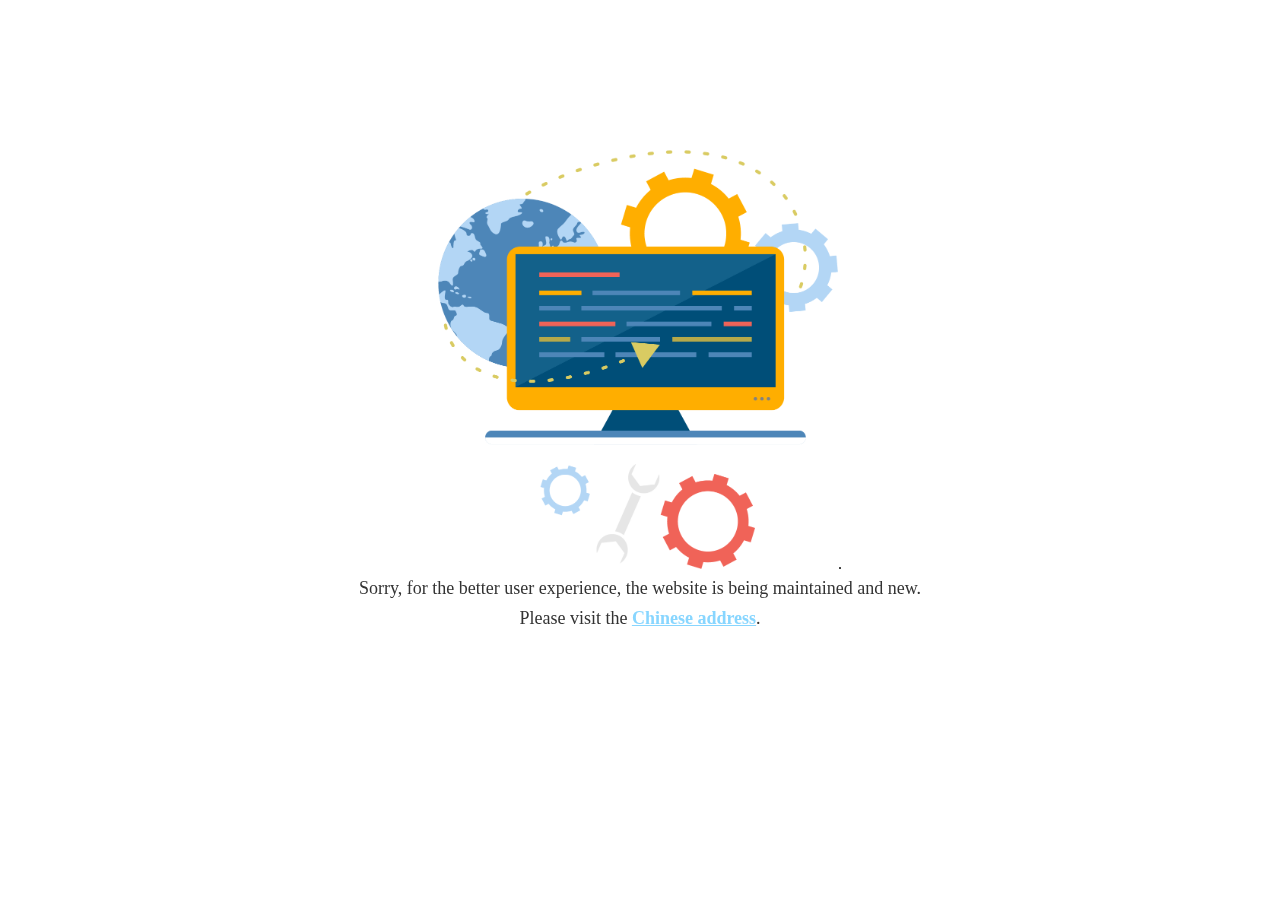
==== commit d7e5419a: "网站维护页面" ====
--- a/index.html
+++ b/index.html
@@ -1,15 +1,23 @@
 <!DOCTYPE html>
-<html data-n-head="" data-n-head-ssr>
-  <head>
-    <meta data-n-head="true" charset="utf-8"><meta data-n-head="true" content="width=device-width,initial-scale=1" name="viewport"><meta data-n-head="true" content="智慧城市" name="description" data-hid="description"><title data-n-head="true">智慧城市</title><link href="/favicon.ico" rel="icon" data-n-head="true" type="image/x-icon"><link href="/_nuxt/manifest.91a9816ee998128beb8a.js" rel="preload" as="script"><link href="/_nuxt/vendor.9adbb8b08ff2ca6b4ef2.js" rel="preload" as="script"><link href="/_nuxt/app.fd0fbb9e02100070b232.js" rel="preload" as="script"><link href="/_nuxt/layouts_default.c845f4008b8c2ae7a8c8.js" rel="preload" as="script"><link href="/_nuxt/pages_index.9a9bb6b969056c65b3a9.js" rel="preload" as="script"><link href="/_nuxt/pages_System_subDevice_index.8e9f3d2e0e4faf44285f.js" rel="prefetch"><link href="/_nuxt/pages_System.c4c355265e407061ea22.js" rel="prefetch"><link href="/_nuxt/layouts_noFound.a9ba79c205a9641b8616.js" rel="prefetch"><link href="/_nuxt/pages_System_versions_index.32a755ee49d21e03925b.js" rel="prefetch"><link href="/_nuxt/pages_System_user_index.e9186ca15dc04d7d868f.js" rel="prefetch"><link href="/_nuxt/pages_System_subDeviceDO100_index.cb67f832527a13eedb0e.js" rel="prefetch"><link href="/_nuxt/pages_System_search_index.26b73b38d0b7f6e99b74.js" rel="prefetch"><link href="/_nuxt/pages_System_role_index.07de2b0ef5875fa53e67.js" rel="prefetch"><link href="/_nuxt/pages_System_limit_index.4f9867441f6990cb1212.js" rel="prefetch"><link href="/_nuxt/pages_System_device_index.0fac9dfea1bb0ee2192d.js" rel="prefetch"><link href="/_nuxt/pages_System_company_index.f032988a6e94d4e75918.js" rel="prefetch"><style data-vue-ssr-id="2aecfb46:0">.el-input__suffix,.el-tree.is-dragging .el-tree-node__content *{pointer-events:none}.el-pagination--small .arrow.disabled,.el-table .hidden-columns,.el-table td.is-hidden>*,.el-table th.is-hidden>*,.el-table--hidden{visibility:hidden}@font-face{font-family:element-icons;src:url(/_nuxt/fonts/element-icons.2fad952.woff) format("woff"),url(/_nuxt/fonts/element-icons.6f0a763.ttf) format("truetype");font-weight:400;font-style:normal}[class*=" el-icon-"],[class^=el-icon-]{font-family:element-icons!important;speak:none;font-style:normal;font-weight:400;-webkit-font-feature-settings:normal;font-feature-settings:normal;font-variant:normal;text-transform:none;line-height:1;vertical-align:baseline;display:inline-block;-webkit-font-smoothing:antialiased;-moz-osx-font-smoothing:grayscale}.el-icon-info:before{content:"\E61A"}.el-icon-error:before{content:"\E62C"}.el-icon-success:before{content:"\E62D"}.el-icon-warning:before{content:"\E62E"}.el-icon-question:before{content:"\E634"}.el-icon-back:before{content:"\E606"}.el-icon-arrow-left:before{content:"\E600"}.el-icon-arrow-down:before{content:"\E603"}.el-icon-arrow-right:before{content:"\E604"}.el-icon-arrow-up:before{content:"\E605"}.el-icon-caret-left:before{content:"\E60A"}.el-icon-caret-bottom:before{content:"\E60B"}.el-icon-caret-top:before{content:"\E60C"}.el-icon-caret-right:before{content:"\E60E"}.el-icon-d-arrow-left:before{content:"\E610"}.el-icon-d-arrow-right:before{content:"\E613"}.el-icon-minus:before{content:"\E621"}.el-icon-plus:before{content:"\E62B"}.el-icon-remove:before{content:"\E635"}.el-icon-circle-plus:before{content:"\E601"}.el-icon-remove-outline:before{content:"\E63C"}.el-icon-circle-plus-outline:before{content:"\E602"}.el-icon-close:before{content:"\E60F"}.el-icon-check:before{content:"\E611"}.el-icon-circle-close:before{content:"\E607"}.el-icon-circle-check:before{content:"\E639"}.el-icon-circle-close-outline:before{content:"\E609"}.el-icon-circle-check-outline:before{content:"\E63E"}.el-icon-zoom-out:before{content:"\E645"}.el-icon-zoom-in:before{content:"\E641"}.el-icon-d-caret:before{content:"\E615"}.el-icon-sort:before{content:"\E640"}.el-icon-sort-down:before{content:"\E630"}.el-icon-sort-up:before{content:"\E631"}.el-icon-tickets:before{content:"\E63F"}.el-icon-document:before{content:"\E614"}.el-icon-goods:before{content:"\E618"}.el-icon-sold-out:before{content:"\E63B"}.el-icon-news:before{content:"\E625"}.el-icon-message:before{content:"\E61B"}.el-icon-date:before{content:"\E608"}.el-icon-printer:before{content:"\E62F"}.el-icon-time:before{content:"\E642"}.el-icon-bell:before{content:"\E622"}.el-icon-mobile-phone:before{content:"\E624"}.el-icon-service:before{content:"\E63A"}.el-icon-view:before{content:"\E643"}.el-icon-menu:before{content:"\E620"}.el-icon-more:before{content:"\E646"}.el-icon-more-outline:before{content:"\E626"}.el-icon-star-on:before{content:"\E637"}.el-icon-star-off:before{content:"\E63D"}.el-icon-location:before{content:"\E61D"}.el-icon-location-outline:before{content:"\E61F"}.el-icon-phone:before{content:"\E627"}.el-icon-phone-outline:before{content:"\E628"}.el-icon-picture:before{content:"\E629"}.el-icon-picture-outline:before{content:"\E62A"}.el-icon-delete:before{content:"\E612"}.el-icon-search:before{content:"\E619"}.el-icon-edit:before{content:"\E61C"}.el-icon-edit-outline:before{content:"\E616"}.el-icon-rank:before{content:"\E632"}.el-icon-refresh:before{content:"\E633"}.el-icon-share:before{content:"\E636"}.el-icon-setting:before{content:"\E638"}.el-icon-upload:before{content:"\E60D"}.el-icon-upload2:before{content:"\E644"}.el-icon-download:before{content:"\E617"}.el-icon-loading:before{content:"\E61E"}.el-icon-loading{-webkit-animation:rotating 2s linear infinite;animation:rotating 2s linear infinite}.el-icon--right{margin-left:5px}.el-icon--left{margin-right:5px}@-webkit-keyframes rotating{0%{-webkit-transform:rotate(0);transform:rotate(0)}to{-webkit-transform:rotate(1turn);transform:rotate(1turn)}}@keyframes rotating{0%{-webkit-transform:rotate(0);transform:rotate(0)}to{-webkit-transform:rotate(1turn);transform:rotate(1turn)}}.el-pagination{white-space:nowrap;padding:2px 5px;color:#303133;font-weight:700}.el-pagination:after,.el-pagination:before{display:table;content:""}.el-pagination:after{clear:both}.el-pagination button,.el-pagination span:not([class*=suffix]){display:inline-block;font-size:13px;min-width:35.5px;height:28px;line-height:28px;vertical-align:top;-webkit-box-sizing:border-box;box-sizing:border-box}.el-pager li,.el-pagination__editor{-webkit-box-sizing:border-box;text-align:center}.el-pagination .el-input__inner{text-align:center;-moz-appearance:textfield;line-height:normal}.el-pagination .el-input__suffix{right:0;-webkit-transform:scale(.8);transform:scale(.8)}.el-pagination .el-select .el-input{width:100px;margin:0 5px}.el-pagination .el-select .el-input .el-input__inner{padding-right:25px;border-radius:3px;height:28px}.el-pagination button{border:none;padding:0 6px;background:0 0}.el-pagination button:focus{outline:0}.el-pagination button:hover{color:#409eff}.el-pagination button:disabled{color:#c0c4cc;background-color:#fff;cursor:not-allowed}.el-pagination .btn-next,.el-pagination .btn-prev{background:50% no-repeat #fff;background-size:16px;cursor:pointer;margin:0;color:#303133}.el-pagination .btn-next .el-icon,.el-pagination .btn-prev .el-icon{display:block;font-size:12px;font-weight:700}.el-pagination .btn-prev{padding-right:12px}.el-pagination .btn-next{padding-left:12px}.el-pagination .el-pager li.disabled{color:#c0c4cc;cursor:not-allowed}.el-pager li,.el-pager li.btn-quicknext:hover,.el-pager li.btn-quickprev:hover{cursor:pointer}.el-pagination--small .btn-next,.el-pagination--small .btn-prev,.el-pagination--small .el-pager li,.el-pagination--small .el-pager li.btn-quicknext,.el-pagination--small .el-pager li.btn-quickprev,.el-pagination--small .el-pager li:last-child{border-color:transparent;font-size:12px;line-height:22px;height:22px;min-width:22px}.el-pagination--small .more:before,.el-pagination--small li.more:before{line-height:24px}.el-pagination--small button,.el-pagination--small span:not([class*=suffix]){height:22px;line-height:22px}.el-pagination--small .el-pagination__editor,.el-pagination--small .el-pagination__editor.el-input .el-input__inner{height:22px}.el-pagination__sizes{margin:0 10px 0 0;font-weight:400;color:#606266}.el-pagination__sizes .el-input .el-input__inner{font-size:13px;padding-left:8px}.el-pagination__sizes .el-input .el-input__inner:hover{border-color:#409eff}.el-pagination__total{margin-right:10px;font-weight:400;color:#606266}.el-pagination__jump{margin-left:24px;font-weight:400;color:#606266}.el-pagination__jump .el-input__inner{padding:0 3px}.el-pagination__rightwrapper{float:right}.el-pagination__editor{line-height:18px;padding:0 2px;height:28px;margin:0 2px;-webkit-box-sizing:border-box;box-sizing:border-box;border-radius:3px}.el-pager,.el-pagination.is-background .btn-next,.el-pagination.is-background .btn-prev{padding:0}.el-pagination__editor.el-input{width:50px}.el-pagination__editor.el-input .el-input__inner{height:28px}.el-pagination__editor .el-input__inner::-webkit-inner-spin-button,.el-pagination__editor .el-input__inner::-webkit-outer-spin-button{-webkit-appearance:none;margin:0}.el-pagination.is-background .btn-next,.el-pagination.is-background .btn-prev,.el-pagination.is-background .el-pager li{margin:0 5px;background-color:#f4f4f5;color:#606266;min-width:30px;border-radius:2px}.el-pagination.is-background .btn-next.disabled,.el-pagination.is-background .btn-next:disabled,.el-pagination.is-background .btn-prev.disabled,.el-pagination.is-background .btn-prev:disabled,.el-pagination.is-background .el-pager li.disabled{color:#c0c4cc}.el-pagination.is-background .el-pager li:not(.disabled):hover{color:#409eff}.el-pagination.is-background .el-pager li:not(.disabled).active{background-color:#409eff;color:#fff}.el-pagination.is-background.el-pagination--small .btn-next,.el-pagination.is-background.el-pagination--small .btn-prev,.el-pagination.is-background.el-pagination--small .el-pager li{margin:0 3px;min-width:22px}.el-pager,.el-pager li{vertical-align:top;margin:0;display:inline-block}.el-pager{-moz-user-select:none;-ms-user-select:none;user-select:none;list-style:none;font-size:0}.el-pager,.el-radio,.el-table th{-webkit-user-select:none}.el-date-table,.el-radio,.el-table th{-moz-user-select:none;-ms-user-select:none}.el-pager .more:before{line-height:30px}.el-pager li{padding:0 4px;background:#fff;font-size:13px;min-width:35.5px;height:28px;line-height:28px;-webkit-box-sizing:border-box;box-sizing:border-box}.el-menu--collapse .el-menu .el-submenu,.el-menu--popup{min-width:200px}.el-dialog,.el-dialog__footer{-webkit-box-sizing:border-box}.el-pager li.btn-quicknext,.el-pager li.btn-quickprev{line-height:28px;color:#303133}.el-pager li.btn-quicknext.disabled,.el-pager li.btn-quickprev.disabled{color:#c0c4cc}.el-pager li.active+li{border-left:0}.el-pager li:hover{color:#409eff}.el-pager li.active{color:#409eff;cursor:default}@-webkit-keyframes v-modal-in{0%{opacity:0}}@-webkit-keyframes v-modal-out{to{opacity:0}}.el-dialog{position:relative;margin:0 auto 50px;background:#fff;border-radius:2px;-webkit-box-shadow:0 1px 3px rgba(0,0,0,.3);box-shadow:0 1px 3px rgba(0,0,0,.3);-webkit-box-sizing:border-box;box-sizing:border-box;width:50%}.el-dialog.is-fullscreen{width:100%;margin-top:0;margin-bottom:0;height:100%;overflow:auto}.el-dialog__wrapper{position:fixed;top:0;right:0;bottom:0;left:0;overflow:auto;margin:0}.el-dialog__header{padding:20px 20px 10px}.el-dialog__headerbtn{position:absolute;top:20px;right:20px;padding:0;background:0 0;border:none;outline:0;cursor:pointer;font-size:16px}.el-dialog__headerbtn .el-dialog__close{color:#909399}.el-dialog__headerbtn:focus .el-dialog__close,.el-dialog__headerbtn:hover .el-dialog__close{color:#409eff}.el-dialog__title{line-height:24px;font-size:18px;color:#303133}.el-dialog__body{padding:30px 20px;color:#606266;font-size:14px}.el-dialog__footer{padding:10px 20px 20px;text-align:right;-webkit-box-sizing:border-box;box-sizing:border-box}.el-dialog--center{text-align:center}.el-dialog--center .el-dialog__body{text-align:left;text-align:initial;padding:25px 25px 30px}.el-dialog--center .el-dialog__footer{text-align:inherit}.dialog-fade-enter-active{-webkit-animation:dialog-fade-in .3s;animation:dialog-fade-in .3s}.dialog-fade-leave-active{-webkit-animation:dialog-fade-out .3s;animation:dialog-fade-out .3s}@-webkit-keyframes dialog-fade-in{0%{-webkit-transform:translate3d(0,-20px,0);transform:translate3d(0,-20px,0);opacity:0}to{-webkit-transform:translateZ(0);transform:translateZ(0);opacity:1}}@keyframes dialog-fade-in{0%{-webkit-transform:translate3d(0,-20px,0);transform:translate3d(0,-20px,0);opacity:0}to{-webkit-transform:translateZ(0);transform:translateZ(0);opacity:1}}@-webkit-keyframes dialog-fade-out{0%{-webkit-transform:translateZ(0);transform:translateZ(0);opacity:1}to{-webkit-transform:translate3d(0,-20px,0);transform:translate3d(0,-20px,0);opacity:0}}@keyframes dialog-fade-out{0%{-webkit-transform:translateZ(0);transform:translateZ(0);opacity:1}to{-webkit-transform:translate3d(0,-20px,0);transform:translate3d(0,-20px,0);opacity:0}}.el-autocomplete{position:relative;display:inline-block}.el-autocomplete-suggestion{margin:5px 0;-webkit-box-shadow:0 2px 12px 0 rgba(0,0,0,.1);box-shadow:0 2px 12px 0 rgba(0,0,0,.1);border-radius:4px}.el-dropdown-menu,.el-menu--collapse .el-submenu .el-menu{z-index:10;-webkit-box-shadow:0 2px 12px 0 rgba(0,0,0,.1)}.el-autocomplete-suggestion__wrap{max-height:280px;padding:10px 0;-webkit-box-sizing:border-box;box-sizing:border-box;overflow:auto;background-color:#fff;border:1px solid #e4e7ed;border-radius:4px}.el-autocomplete-suggestion__list{margin:0;padding:0}.el-autocomplete-suggestion li{padding:0 20px;margin:0;line-height:34px;cursor:pointer;color:#606266;font-size:14px;list-style:none;white-space:nowrap;overflow:hidden;text-overflow:ellipsis}.el-autocomplete-suggestion li.highlighted,.el-autocomplete-suggestion li:hover{background-color:#f5f7fa}.el-autocomplete-suggestion li.divider{margin-top:6px;border-top:1px solid #000}.el-autocomplete-suggestion li.divider:last-child{margin-bottom:-6px}.el-autocomplete-suggestion.is-loading li{text-align:center;height:100px;line-height:100px;font-size:20px;color:#999}.el-autocomplete-suggestion.is-loading li:after{display:inline-block;content:"";height:100%;vertical-align:middle}.el-autocomplete-suggestion.is-loading li:hover{background-color:#fff}.el-autocomplete-suggestion.is-loading .el-icon-loading{vertical-align:middle}.el-dropdown{display:inline-block;position:relative;color:#606266;font-size:14px}.el-dropdown .el-button-group{display:block}.el-dropdown .el-button-group .el-button{float:none}.el-dropdown .el-dropdown__caret-button{padding-left:5px;padding-right:5px;position:relative;border-left:none}.el-dropdown .el-dropdown__caret-button:before{content:"";position:absolute;display:block;width:1px;top:5px;bottom:5px;left:0;background:hsla(0,0%,100%,.5)}.el-dropdown .el-dropdown__caret-button:hover:before{top:0;bottom:0}.el-dropdown .el-dropdown__caret-button .el-dropdown__icon{padding-left:0}.el-dropdown__icon{font-size:12px;margin:0 3px}.el-dropdown .el-dropdown-selfdefine:focus:active,.el-dropdown .el-dropdown-selfdefine:focus:not(.focusing){outline-width:0}.el-dropdown-menu{position:absolute;top:0;left:0;padding:10px 0;margin:5px 0;background-color:#fff;border:1px solid #ebeef5;border-radius:4px;-webkit-box-shadow:0 2px 12px 0 rgba(0,0,0,.1);box-shadow:0 2px 12px 0 rgba(0,0,0,.1)}.el-dropdown-menu__item{list-style:none;line-height:36px;padding:0 20px;margin:0;font-size:14px;color:#606266;cursor:pointer;outline:0}.el-dropdown-menu__item:focus,.el-dropdown-menu__item:not(.is-disabled):hover{background-color:#ecf5ff;color:#66b1ff}.el-dropdown-menu__item--divided:before,.el-menu,.el-menu--horizontal>.el-menu-item:not(.is-disabled):focus,.el-menu--horizontal>.el-menu-item:not(.is-disabled):hover,.el-menu--horizontal>.el-submenu .el-submenu__title:hover{background-color:#fff}.el-dropdown-menu__item--divided{position:relative;margin-top:6px;border-top:1px solid #ebeef5}.el-dropdown-menu__item--divided:before{content:"";height:6px;display:block;margin:0 -20px}.el-menu:after,.el-menu:before,.el-radio__inner:after,.el-switch__core:after{content:""}.el-dropdown-menu__item.is-disabled{cursor:default;color:#bbb;pointer-events:none}.el-dropdown-menu--medium{padding:6px 0}.el-dropdown-menu--medium .el-dropdown-menu__item{line-height:30px;padding:0 17px;font-size:14px}.el-dropdown-menu--medium .el-dropdown-menu__item.el-dropdown-menu__item--divided{margin-top:6px}.el-dropdown-menu--medium .el-dropdown-menu__item.el-dropdown-menu__item--divided:before{height:6px;margin:0 -17px}.el-dropdown-menu--small{padding:6px 0}.el-dropdown-menu--small .el-dropdown-menu__item{line-height:27px;padding:0 15px;font-size:13px}.el-dropdown-menu--small .el-dropdown-menu__item.el-dropdown-menu__item--divided{margin-top:4px}.el-dropdown-menu--small .el-dropdown-menu__item.el-dropdown-menu__item--divided:before{height:4px;margin:0 -15px}.el-dropdown-menu--mini{padding:3px 0}.el-dropdown-menu--mini .el-dropdown-menu__item{line-height:24px;padding:0 10px;font-size:12px}.el-dropdown-menu--mini .el-dropdown-menu__item.el-dropdown-menu__item--divided{margin-top:3px}.el-dropdown-menu--mini .el-dropdown-menu__item.el-dropdown-menu__item--divided:before{height:3px;margin:0 -10px}.el-menu{border-right:1px solid #e6e6e6;list-style:none;position:relative;margin:0;padding-left:0}.el-menu:after,.el-menu:before{display:table}.el-menu:after{clear:both}.el-menu--horizontal{border-right:none;border-bottom:1px solid #e6e6e6}.el-menu--horizontal>.el-menu-item{float:left;height:60px;line-height:60px;margin:0;border-bottom:2px solid transparent;color:#909399}.el-menu--horizontal>.el-menu-item a,.el-menu--horizontal>.el-menu-item a:hover{color:inherit}.el-menu--horizontal>.el-submenu{float:left}.el-menu--horizontal>.el-submenu:focus,.el-menu--horizontal>.el-submenu:hover{outline:0}.el-menu--horizontal>.el-submenu:focus .el-submenu__title,.el-menu--horizontal>.el-submenu:hover .el-submenu__title{color:#303133}.el-menu--horizontal>.el-submenu.is-active .el-submenu__title{border-bottom:2px solid #409eff;color:#303133}.el-menu--horizontal>.el-submenu .el-submenu__title{height:60px;line-height:60px;border-bottom:2px solid transparent;color:#909399}.el-menu--horizontal>.el-submenu .el-submenu__icon-arrow{position:static;vertical-align:middle;margin-left:8px;margin-top:-3px}.el-menu--horizontal .el-menu .el-menu-item,.el-menu--horizontal .el-menu .el-submenu__title{background-color:#fff;float:none;height:36px;line-height:36px;padding:0 10px;color:#909399}.el-menu--horizontal .el-menu .el-menu-item.is-active,.el-menu--horizontal .el-menu .el-submenu__title.is-active{color:#303133}.el-menu--horizontal .el-menu-item:not(.is-disabled):focus,.el-menu--horizontal .el-menu-item:not(.is-disabled):hover{outline:0;color:#303133}.el-menu--horizontal>.el-menu-item.is-active{border-bottom:2px solid #409eff;color:#303133}.el-menu--collapse{width:64px}.el-menu--collapse>.el-menu-item [class^=el-icon-],.el-menu--collapse>.el-submenu>.el-submenu__title [class^=el-icon-]{margin:0;vertical-align:middle;width:24px;text-align:center}.el-menu--collapse>.el-menu-item .el-submenu__icon-arrow,.el-menu--collapse>.el-submenu>.el-submenu__title .el-submenu__icon-arrow{display:none}.el-menu--collapse>.el-menu-item span,.el-menu--collapse>.el-submenu>.el-submenu__title span{height:0;width:0;overflow:hidden;visibility:hidden;display:inline-block}.el-menu--collapse>.el-menu-item.is-active i{color:inherit}.el-menu--collapse .el-submenu{position:relative}.el-menu--collapse .el-submenu .el-menu{position:absolute;margin-left:5px;top:0;left:100%;border:1px solid #e4e7ed;border-radius:2px;-webkit-box-shadow:0 2px 12px 0 rgba(0,0,0,.1);box-shadow:0 2px 12px 0 rgba(0,0,0,.1)}.el-menu-item,.el-submenu__title{height:56px;line-height:56px;position:relative;-webkit-box-sizing:border-box;white-space:nowrap;list-style:none}.el-menu--collapse .el-submenu.is-opened>.el-submenu__title .el-submenu__icon-arrow{-webkit-transform:none;transform:none}.el-menu--popup{z-index:100;border:none;padding:5px 0;border-radius:2px;-webkit-box-shadow:0 2px 12px 0 rgba(0,0,0,.1);box-shadow:0 2px 12px 0 rgba(0,0,0,.1)}.el-menu--popup-bottom-start{margin-top:5px}.el-menu--popup-right-start{margin-left:5px;margin-right:5px}.el-menu-item{font-size:14px;color:#303133;padding:0 20px;cursor:pointer;-webkit-transition:border-color .3s,background-color .3s,color .3s;transition:border-color .3s,background-color .3s,color .3s;-webkit-box-sizing:border-box;box-sizing:border-box}.el-menu-item *{vertical-align:middle}.el-menu-item i{color:#909399}.el-menu-item:focus,.el-menu-item:hover{outline:0;background-color:#ecf5ff}.el-menu-item.is-disabled{opacity:.25;cursor:not-allowed;background:0 0!important}.el-menu-item [class^=el-icon-]{margin-right:5px;width:24px;text-align:center;font-size:18px;vertical-align:middle}.el-menu-item.is-active{color:#409eff}.el-menu-item.is-active i{color:inherit}.el-submenu{list-style:none;margin:0;padding-left:0}.el-submenu__title{font-size:14px;color:#303133;padding:0 20px;cursor:pointer;-webkit-transition:border-color .3s,background-color .3s,color .3s;transition:border-color .3s,background-color .3s,color .3s;-webkit-box-sizing:border-box;box-sizing:border-box}.el-submenu__title *{vertical-align:middle}.el-submenu__title i{color:#909399}.el-submenu__title:focus,.el-submenu__title:hover{outline:0;background-color:#ecf5ff}.el-submenu__title.is-disabled{opacity:.25;cursor:not-allowed;background:0 0!important}.el-submenu__title:hover{background-color:#ecf5ff}.el-submenu .el-menu{border:none}.el-submenu .el-menu-item{height:50px;line-height:50px;padding:0 45px;min-width:200px}.el-submenu__icon-arrow{position:absolute;top:50%;right:20px;margin-top:-7px;-webkit-transition:-webkit-transform .3s;transition:-webkit-transform .3s;transition:transform .3s;transition:transform .3s,-webkit-transform .3s;font-size:12px}.el-radio,.el-radio__inner,.el-radio__input{position:relative;display:inline-block}.el-submenu.is-active .el-submenu__title{border-bottom-color:#409eff}.el-submenu.is-opened>.el-submenu__title .el-submenu__icon-arrow{-webkit-transform:rotate(180deg);transform:rotate(180deg)}.el-submenu.is-disabled .el-menu-item,.el-submenu.is-disabled .el-submenu__title{opacity:.25;cursor:not-allowed;background:0 0!important}.el-submenu [class^=el-icon-]{vertical-align:middle;margin-right:5px;width:24px;text-align:center;font-size:18px}.el-menu-item-group>ul{padding:0}.el-menu-item-group__title{padding:7px 0 7px 20px;line-height:normal;font-size:12px;color:#909399}.el-radio,.el-radio--medium.is-bordered .el-radio__label{font-size:14px}.horizontal-collapse-transition .el-submenu__title .el-submenu__icon-arrow{-webkit-transition:.2s;transition:.2s;opacity:0}.el-radio{color:#606266;font-weight:500;line-height:1;cursor:pointer;white-space:nowrap;outline:0}.el-radio.is-bordered{padding:12px 20px 0 10px;border-radius:4px;border:1px solid #dcdfe6;-webkit-box-sizing:border-box;box-sizing:border-box;height:40px}.el-radio.is-bordered.is-checked{border-color:#409eff}.el-radio.is-bordered.is-disabled{cursor:not-allowed;border-color:#ebeef5}.el-radio__input.is-disabled .el-radio__inner,.el-radio__input.is-disabled.is-checked .el-radio__inner{background-color:#f5f7fa;border-color:#e4e7ed}.el-radio.is-bordered+.el-radio.is-bordered{margin-left:10px}.el-radio--medium.is-bordered{padding:10px 20px 0 10px;border-radius:4px;height:36px}.el-radio--mini.is-bordered .el-radio__label,.el-radio--small.is-bordered .el-radio__label{font-size:12px}.el-radio--medium.is-bordered .el-radio__inner{height:14px;width:14px}.el-radio--small.is-bordered{padding:8px 15px 0 10px;border-radius:3px;height:32px}.el-radio--small.is-bordered .el-radio__inner{height:12px;width:12px}.el-radio--mini.is-bordered{padding:6px 15px 0 10px;border-radius:3px;height:28px}.el-radio--mini.is-bordered .el-radio__inner{height:12px;width:12px}.el-radio+.el-radio{margin-left:30px}.el-radio__input{white-space:nowrap;cursor:pointer;outline:0;line-height:1;vertical-align:middle}.el-radio__input.is-disabled .el-radio__inner{cursor:not-allowed}.el-radio__input.is-disabled .el-radio__inner:after{cursor:not-allowed;background-color:#f5f7fa}.el-radio__input.is-disabled .el-radio__inner+.el-radio__label{cursor:not-allowed}.el-radio__input.is-disabled.is-checked .el-radio__inner:after{background-color:#c0c4cc}.el-radio__input.is-disabled+span.el-radio__label{color:#c0c4cc;cursor:not-allowed}.el-radio__input.is-checked .el-radio__inner{border-color:#409eff;background:#409eff}.el-radio__input.is-checked .el-radio__inner:after{-webkit-transform:translate(-50%,-50%) scale(1);transform:translate(-50%,-50%) scale(1)}.el-radio__input.is-checked+.el-radio__label{color:#409eff}.el-radio__input.is-focus .el-radio__inner{border-color:#409eff}.el-radio__inner{border:1px solid #dcdfe6;border-radius:100%;width:14px;height:14px;background-color:#fff;cursor:pointer;-webkit-box-sizing:border-box;box-sizing:border-box}.el-radio-button__inner,.el-switch__core{-webkit-box-sizing:border-box;vertical-align:middle}.el-radio__inner:hover{border-color:#409eff}.el-radio__inner:after{width:4px;height:4px;border-radius:100%;background-color:#fff;position:absolute;left:50%;top:50%;-webkit-transform:translate(-50%,-50%) scale(0);transform:translate(-50%,-50%) scale(0);-webkit-transition:-webkit-transform .15s ease-in;transition:-webkit-transform .15s ease-in;transition:transform .15s ease-in;transition:transform .15s ease-in,-webkit-transform .15s ease-in}.el-radio__original{opacity:0;outline:0;position:absolute;z-index:-1;top:0;left:0;right:0;bottom:0;margin:0}.el-radio-button,.el-radio-button__inner{display:inline-block;position:relative;outline:0}.el-radio:focus:not(.is-focus):not(:active) .el-radio__inner{-webkit-box-shadow:0 0 2px 2px #409eff;box-shadow:0 0 2px 2px #409eff}.el-radio__label{font-size:14px;padding-left:10px}.el-radio-group{display:inline-block;line-height:1;vertical-align:middle;font-size:0}.el-radio-button__inner{line-height:1;white-space:nowrap;background:#fff;border:1px solid #dcdfe6;font-weight:500;border-left:0;color:#606266;-webkit-appearance:none;text-align:center;-webkit-box-sizing:border-box;box-sizing:border-box;margin:0;cursor:pointer;-webkit-transition:all .3s cubic-bezier(.645,.045,.355,1);transition:all .3s cubic-bezier(.645,.045,.355,1);padding:12px 20px;font-size:14px;border-radius:0}.el-radio-button__inner.is-round{padding:12px 20px}.el-radio-button__inner:hover{color:#409eff}.el-radio-button__inner [class*=el-icon-]{line-height:.9}.el-radio-button__inner [class*=el-icon-]+span{margin-left:5px}.el-radio-button:first-child .el-radio-button__inner{border-left:1px solid #dcdfe6;border-radius:4px 0 0 4px;-webkit-box-shadow:none!important;box-shadow:none!important}.el-radio-button__orig-radio{opacity:0;outline:0;position:absolute;z-index:-1}.el-radio-button__orig-radio:checked+.el-radio-button__inner{color:#fff;background-color:#409eff;border-color:#409eff;-webkit-box-shadow:-1px 0 0 0 #409eff;box-shadow:-1px 0 0 0 #409eff}.el-radio-button__orig-radio:disabled+.el-radio-button__inner{color:#c0c4cc;cursor:not-allowed;background-image:none;background-color:#fff;border-color:#ebeef5;-webkit-box-shadow:none;box-shadow:none}.el-radio-button__orig-radio:disabled:checked+.el-radio-button__inner{background-color:#f2f6fc}.el-radio-button:last-child .el-radio-button__inner{border-radius:0 4px 4px 0}.el-popover,.el-radio-button:first-child:last-child .el-radio-button__inner{border-radius:4px}.el-radio-button--medium .el-radio-button__inner{padding:10px 20px;font-size:14px;border-radius:0}.el-radio-button--medium .el-radio-button__inner.is-round{padding:10px 20px}.el-radio-button--small .el-radio-button__inner{padding:9px 15px;font-size:12px;border-radius:0}.el-radio-button--small .el-radio-button__inner.is-round{padding:9px 15px}.el-radio-button--mini .el-radio-button__inner{padding:7px 15px;font-size:12px;border-radius:0}.el-radio-button--mini .el-radio-button__inner.is-round{padding:7px 15px}.el-radio-button:focus:not(.is-focus):not(:active){-webkit-box-shadow:0 0 2px 2px #409eff;box-shadow:0 0 2px 2px #409eff}.el-switch{display:-webkit-inline-box;display:-ms-inline-flexbox;display:inline-flex;-webkit-box-align:center;-ms-flex-align:center;align-items:center;position:relative;font-size:14px;line-height:20px;height:20px;vertical-align:middle}.el-switch__core,.el-switch__label{display:inline-block;cursor:pointer}.el-switch.is-disabled .el-switch__core,.el-switch.is-disabled .el-switch__label{cursor:not-allowed}.el-switch__label{-webkit-transition:.2s;transition:.2s;height:20px;font-size:14px;font-weight:500;vertical-align:middle;color:#303133}.el-switch__label.is-active{color:#409eff}.el-switch__label--left{margin-right:10px}.el-switch__label--right{margin-left:10px}.el-switch__label *{line-height:1;font-size:14px;display:inline-block}.el-switch__input{position:absolute;width:0;height:0;opacity:0;margin:0}.el-switch__input:focus~.el-switch__core{outline:1px solid #409eff}.el-message__closeBtn:focus,.el-message__content:focus,.el-popover:focus,.el-popover:focus:active,.el-popover__reference:focus:hover,.el-popover__reference:focus:not(.focusing),.el-rate:active,.el-rate:focus,.el-tooltip:focus:hover,.el-tooltip:focus:not(.focusing),.el-upload-list__item.is-success:active,.el-upload-list__item.is-success:not(.focusing):focus{outline-width:0}.el-switch__core{margin:0;position:relative;width:40px;height:20px;border:1px solid #dcdfe6;outline:0;border-radius:10px;-webkit-box-sizing:border-box;box-sizing:border-box;background:#dcdfe6;-webkit-transition:border-color .3s,background-color .3s;transition:border-color .3s,background-color .3s}.el-switch__core:after{position:absolute;top:1px;left:1px;border-radius:100%;-webkit-transition:all .3s;transition:all .3s;width:16px;height:16px;background-color:#fff}.el-switch.is-checked .el-switch__core{border-color:#409eff;background-color:#409eff}.el-switch.is-checked .el-switch__core:after{left:100%;margin-left:-17px}.el-switch.is-disabled{opacity:.6}.el-switch--wide .el-switch__label.el-switch__label--left span{left:10px}.el-switch--wide .el-switch__label.el-switch__label--right span{right:10px}.el-switch .label-fade-enter,.el-switch .label-fade-leave-active{opacity:0}.el-select-dropdown{position:absolute;z-index:1001;border:1px solid #e4e7ed;border-radius:4px;background-color:#fff;-webkit-box-shadow:0 2px 12px 0 rgba(0,0,0,.1);box-shadow:0 2px 12px 0 rgba(0,0,0,.1);-webkit-box-sizing:border-box;box-sizing:border-box;margin:5px 0}.el-select-dropdown.is-multiple .el-select-dropdown__item.selected{color:#409eff;background-color:#fff}.el-select-dropdown.is-multiple .el-select-dropdown__item.selected.hover{background-color:#f5f7fa}.el-select-dropdown.is-multiple .el-select-dropdown__item.selected:after{position:absolute;right:20px;font-family:element-icons;content:"\E611";font-size:12px;font-weight:700;-webkit-font-smoothing:antialiased;-moz-osx-font-smoothing:grayscale}.el-select-dropdown .el-scrollbar.is-empty .el-select-dropdown__list{padding:0}.el-select-dropdown__empty{padding:10px 0;margin:0;text-align:center;color:#999;font-size:14px}.el-select-dropdown__wrap{max-height:274px}.el-select-dropdown__list{list-style:none;padding:6px 0;margin:0;-webkit-box-sizing:border-box;box-sizing:border-box}.el-select-dropdown__item{font-size:14px;padding:0 20px;position:relative;white-space:nowrap;overflow:hidden;text-overflow:ellipsis;color:#606266;height:34px;line-height:34px;-webkit-box-sizing:border-box;box-sizing:border-box;cursor:pointer}.el-select-dropdown__item.is-disabled{color:#c0c4cc;cursor:not-allowed}.el-select-dropdown__item.is-disabled:hover{background-color:#fff}.el-select-dropdown__item.hover,.el-select-dropdown__item:hover{background-color:#f5f7fa}.el-select-dropdown__item.selected{color:#409eff;font-weight:700}.el-select-dropdown__item span{line-height:34px!important}.el-select-group{margin:0;padding:0}.el-select-group__wrap{position:relative;list-style:none;margin:0;padding:0}.el-select-group__wrap:not(:last-of-type){padding-bottom:24px}.el-select-group__wrap:not(:last-of-type):after{content:"";position:absolute;display:block;left:20px;right:20px;bottom:12px;height:1px;background:#e4e7ed}.el-select-group__title{padding-left:20px;font-size:12px;color:#909399;line-height:30px}.el-select-group .el-select-dropdown__item{padding-left:20px}.el-select{display:inline-block;position:relative}.el-select:hover .el-input__inner{border-color:#c0c4cc}.el-select .el-input__inner{cursor:pointer;padding-right:35px}.el-select .el-input__inner:focus{border-color:#409eff}.el-select .el-input .el-select__caret{color:#c0c4cc;font-size:14px;-webkit-transition:-webkit-transform .3s;transition:-webkit-transform .3s;transition:transform .3s;transition:transform .3s,-webkit-transform .3s;-webkit-transform:rotate(180deg);transform:rotate(180deg);line-height:16px;cursor:pointer}.el-select .el-input .el-select__caret.is-reverse{-webkit-transform:rotate(0);transform:rotate(0)}.el-select .el-input .el-select__caret.is-show-close{font-size:14px;text-align:center;-webkit-transform:rotate(180deg);transform:rotate(180deg);border-radius:100%;color:#c0c4cc;-webkit-transition:color .2s cubic-bezier(.645,.045,.355,1);transition:color .2s cubic-bezier(.645,.045,.355,1)}.el-select .el-input .el-select__caret.is-show-close:hover{color:#909399}.el-select .el-input.is-disabled .el-input__inner{cursor:not-allowed}.el-select .el-input.is-disabled .el-input__inner:hover{border-color:#e4e7ed}.el-select .el-input.is-focus .el-input__inner{border-color:#409eff}.el-select>.el-input{display:block}.el-select__input{border:none;outline:0;padding:0;margin-left:15px;color:#666;font-size:14px;-webkit-appearance:none;-moz-appearance:none;appearance:none;height:28px;background-color:transparent}.el-select__input.is-mini{height:14px}.el-select__close{cursor:pointer;position:absolute;top:8px;z-index:1000;right:25px;color:#c0c4cc;line-height:18px;font-size:14px}.el-select__close:hover{color:#909399}.el-select__tags{position:absolute;line-height:normal;white-space:normal;z-index:1;top:50%;-webkit-transform:translateY(-50%);transform:translateY(-50%);display:-webkit-box;display:-ms-flexbox;display:flex;-webkit-box-align:center;-ms-flex-align:center;align-items:center;-ms-flex-wrap:wrap;flex-wrap:wrap}.el-select .el-tag__close{margin-top:-2px}.el-select .el-tag{-webkit-box-sizing:border-box;box-sizing:border-box;border-color:transparent;margin:2px 0 2px 6px;background-color:#f0f2f5}.el-select .el-tag__close.el-icon-close{background-color:#c0c4cc;right:-7px;top:0;color:#fff}.el-select .el-tag__close.el-icon-close:hover{background-color:#909399}.el-table,.el-table__expanded-cell{background-color:#fff}.el-select .el-tag__close.el-icon-close:before{display:block;-webkit-transform:translateY(.5px);transform:translateY(.5px)}.el-table{position:relative;overflow:hidden;-webkit-box-sizing:border-box;box-sizing:border-box;-webkit-box-flex:1;-ms-flex:1;flex:1;width:100%;max-width:100%;font-size:14px;color:#606266}.el-table--mini,.el-table--small,.el-table__expand-icon{font-size:12px}.el-table__empty-block{position:relative;min-height:60px;text-align:center;width:100%;height:100%}.el-table__empty-text{position:absolute;left:50%;top:50%;-webkit-transform:translate(-50%,-50%);transform:translate(-50%,-50%);color:#909399}.el-table__expand-column .cell{padding:0;text-align:center}.el-table__expand-icon{position:relative;cursor:pointer;color:#666;-webkit-transition:-webkit-transform .2s ease-in-out;transition:-webkit-transform .2s ease-in-out;transition:transform .2s ease-in-out;transition:transform .2s ease-in-out,-webkit-transform .2s ease-in-out;height:20px}.el-table__expand-icon--expanded{-webkit-transform:rotate(90deg);transform:rotate(90deg)}.el-table__expand-icon>.el-icon{position:absolute;left:50%;top:50%;margin-left:-5px;margin-top:-5px}.el-table__expanded-cell[class*=cell]{padding:20px 50px}.el-table__expanded-cell:hover{background-color:transparent!important}.el-table--fit{border-right:0;border-bottom:0}.el-table--fit td.gutter,.el-table--fit th.gutter{border-right-width:1px}.el-table--scrollable-x .el-table__body-wrapper{overflow-x:auto}.el-table--scrollable-y .el-table__body-wrapper{overflow-y:auto}.el-table thead{color:#909399;font-weight:500}.el-table thead.is-group th{background:#f5f7fa}.el-table th,.el-table tr{background-color:#fff}.el-table td,.el-table th{padding:12px 0;min-width:0;-webkit-box-sizing:border-box;box-sizing:border-box;text-overflow:ellipsis;vertical-align:middle;position:relative}.el-table th div,.el-table th>.cell{-webkit-box-sizing:border-box;display:inline-block}.el-table td.is-center,.el-table th.is-center{text-align:center}.el-table td.is-left,.el-table th.is-left{text-align:left}.el-table td.is-right,.el-table th.is-right{text-align:right}.el-table td.gutter,.el-table th.gutter{width:15px;border-right-width:0;border-bottom-width:0;padding:0}.el-table--medium td,.el-table--medium th{padding:10px 0}.el-table--small td,.el-table--small th{padding:8px 0}.el-table--mini td,.el-table--mini th{padding:6px 0}.el-table .cell,.el-table th div{padding-right:10px;overflow:hidden;text-overflow:ellipsis}.el-table .cell,.el-table th div,.el-table--border td:first-child .cell,.el-table--border th:first-child .cell{padding-left:10px}.el-table tr input[type=checkbox]{margin:0}.el-table td,.el-table th.is-leaf{border-bottom:1px solid #ebeef5}.el-table th.is-sortable{cursor:pointer}.el-table th{white-space:nowrap;overflow:hidden;-webkit-user-select:none;-moz-user-select:none;-ms-user-select:none;user-select:none;text-align:left}.el-table th div{line-height:40px;white-space:nowrap}.el-table th div,.el-table th>.cell{-webkit-box-sizing:border-box;box-sizing:border-box}.el-table th>.cell{position:relative;word-wrap:normal;text-overflow:ellipsis;vertical-align:middle;width:100%}.el-table th>.cell.highlight{color:#409eff}.el-table th.required>div:before{display:inline-block;content:"";width:8px;height:8px;border-radius:50%;background:#ff4d51;margin-right:5px;vertical-align:middle}.el-table td div{-webkit-box-sizing:border-box;box-sizing:border-box}.el-table td.gutter{width:0}.el-table .cell{-webkit-box-sizing:border-box;box-sizing:border-box;white-space:normal;word-break:break-all;line-height:23px}.el-table .cell.el-tooltip{white-space:nowrap;min-width:50px}.el-table--border,.el-table--group{border:1px solid #ebeef5}.el-table--border:after,.el-table--group:after,.el-table:before{content:"";position:absolute;background-color:#ebeef5;z-index:1}.el-table--border:after,.el-table--group:after{top:0;right:0;width:1px;height:100%}.el-table:before{left:0;bottom:0;width:100%;height:1px}.el-table--border{border-right:none;border-bottom:none}.el-table--border.el-loading-parent--relative{border-color:transparent}.el-table--border td,.el-table--border th,.el-table__body-wrapper .el-table--border.is-scrolling-left~.el-table__fixed{border-right:1px solid #ebeef5}.el-table--border th.gutter:last-of-type{border-bottom:1px solid #ebeef5;border-bottom-width:1px}.el-table--border th,.el-table__fixed-right-patch{border-bottom:1px solid #ebeef5}.el-table__fixed,.el-table__fixed-right{position:absolute;top:0;left:0;overflow-x:hidden;overflow-y:hidden;-webkit-box-shadow:0 0 10px rgba(0,0,0,.12);box-shadow:0 0 10px rgba(0,0,0,.12)}.el-table__fixed-right:before,.el-table__fixed:before{content:"";position:absolute;left:0;bottom:0;width:100%;height:1px;background-color:#ebeef5;z-index:4}.el-table__fixed-right-patch{position:absolute;top:-1px;right:0;background-color:#fff}.el-table__fixed-right{top:0;left:auto;right:0}.el-table__fixed-right .el-table__fixed-body-wrapper,.el-table__fixed-right .el-table__fixed-footer-wrapper,.el-table__fixed-right .el-table__fixed-header-wrapper{left:auto;right:0}.el-table__fixed-header-wrapper{position:absolute;left:0;top:0;z-index:3}.el-table__fixed-footer-wrapper{position:absolute;left:0;bottom:0;z-index:3}.el-table__fixed-footer-wrapper tbody td{border-top:1px solid #ebeef5;background-color:#f5f7fa;color:#606266}.el-table__fixed-body-wrapper{position:absolute;left:0;top:37px;overflow:hidden;z-index:3}.el-table__body-wrapper,.el-table__footer-wrapper,.el-table__header-wrapper{width:100%}.el-table__footer-wrapper{margin-top:-1px}.el-table__footer-wrapper td{border-top:1px solid #ebeef5}.el-table__body,.el-table__footer,.el-table__header{table-layout:fixed;border-collapse:separate}.el-table__footer-wrapper,.el-table__header-wrapper{overflow:hidden}.el-table__footer-wrapper tbody td,.el-table__header-wrapper tbody td{background-color:#f5f7fa;color:#606266}.el-table__body-wrapper{overflow:hidden;position:relative}.el-table__body-wrapper.is-scrolling-left~.el-table__fixed,.el-table__body-wrapper.is-scrolling-none~.el-table__fixed,.el-table__body-wrapper.is-scrolling-none~.el-table__fixed-right,.el-table__body-wrapper.is-scrolling-right~.el-table__fixed-right{-webkit-box-shadow:none;box-shadow:none}.el-picker-panel,.el-table-filter{-webkit-box-shadow:0 2px 12px 0 rgba(0,0,0,.1)}.el-table__body-wrapper .el-table--border.is-scrolling-right~.el-table__fixed-right{border-left:1px solid #ebeef5}.el-table .caret-wrapper{display:-webkit-inline-box;display:-ms-inline-flexbox;display:inline-flex;-webkit-box-orient:vertical;-webkit-box-direction:normal;-ms-flex-direction:column;flex-direction:column;-webkit-box-align:center;-ms-flex-align:center;align-items:center;height:34px;width:24px;vertical-align:middle;cursor:pointer;overflow:visible;overflow:initial;position:relative}.el-table .sort-caret{width:0;height:0;border:5px solid transparent;position:absolute;left:7px}.el-table .sort-caret.ascending{border-bottom-color:#c0c4cc;top:5px}.el-table .sort-caret.descending{border-top-color:#c0c4cc;bottom:7px}.el-table .ascending .sort-caret.ascending{border-bottom-color:#409eff}.el-table .descending .sort-caret.descending{border-top-color:#409eff}.el-table .hidden-columns{position:absolute;z-index:-1}.el-table--striped .el-table__body tr.el-table__row--striped td{background:#fafafa}.el-table--striped .el-table__body tr.el-table__row--striped.current-row td,.el-table__body tr.current-row>td,.el-table__body tr.hover-row.current-row>td,.el-table__body tr.hover-row.el-table__row--striped.current-row>td,.el-table__body tr.hover-row.el-table__row--striped>td,.el-table__body tr.hover-row>td{background-color:#ecf5ff}.el-table__column-resize-proxy{position:absolute;left:200px;top:0;bottom:0;width:0;border-left:1px solid #ebeef5;z-index:10}.el-table__column-filter-trigger{display:inline-block;line-height:34px;cursor:pointer}.el-table__column-filter-trigger i{color:#909399;font-size:12px;-webkit-transform:scale(.75);transform:scale(.75)}.el-table--enable-row-transition .el-table__body td{-webkit-transition:background-color .25s ease;transition:background-color .25s ease}.el-table--enable-row-hover .el-table__body tr:hover>td{background-color:#f5f7fa}.el-table--fluid-height .el-table__fixed,.el-table--fluid-height .el-table__fixed-right{bottom:0;overflow:hidden}.el-table-column--selection .cell{padding-left:14px;padding-right:14px}.el-table-filter{border:1px solid #ebeef5;border-radius:2px;background-color:#fff;-webkit-box-shadow:0 2px 12px 0 rgba(0,0,0,.1);box-shadow:0 2px 12px 0 rgba(0,0,0,.1);-webkit-box-sizing:border-box;box-sizing:border-box;margin:2px 0}.el-table-filter__list{padding:5px 0;margin:0;list-style:none;min-width:100px}.el-table-filter__list-item{line-height:36px;padding:0 10px;cursor:pointer;font-size:14px}.el-table-filter__list-item:hover{background-color:#ecf5ff;color:#66b1ff}.el-table-filter__list-item.is-active{background-color:#409eff;color:#fff}.el-table-filter__content{min-width:100px}.el-table-filter__bottom{border-top:1px solid #ebeef5;padding:8px}.el-table-filter__bottom button{background:0 0;border:none;color:#606266;cursor:pointer;font-size:13px;padding:0 3px}.el-date-table td.in-range div,.el-date-table td.in-range div:hover,.el-date-table.is-week-mode .el-date-table__row.current div,.el-date-table.is-week-mode .el-date-table__row:hover div{background-color:#f2f6fc}.el-table-filter__bottom button:hover{color:#409eff}.el-table-filter__bottom button:focus{outline:0}.el-table-filter__bottom button.is-disabled{color:#c0c4cc;cursor:not-allowed}.el-table-filter__wrap{max-height:280px}.el-table-filter__checkbox-group{padding:10px}.el-table-filter__checkbox-group label.el-checkbox{display:block;margin-right:5px;margin-bottom:8px;margin-left:5px}.el-table-filter__checkbox-group .el-checkbox:last-child{margin-bottom:0}.el-date-table{font-size:12px;-webkit-user-select:none;user-select:none}.el-date-table,.el-slider__button-wrapper,.el-time-panel{-moz-user-select:none;-ms-user-select:none}.el-date-table.is-week-mode .el-date-table__row:hover td.available:hover{color:#606266}.el-date-table.is-week-mode .el-date-table__row:hover td:first-child div{margin-left:5px;border-top-left-radius:15px;border-bottom-left-radius:15px}.el-date-table.is-week-mode .el-date-table__row:hover td:last-child div{margin-right:5px;border-top-right-radius:15px;border-bottom-right-radius:15px}.el-date-table td{width:32px;padding:4px 0;text-align:center;cursor:pointer;position:relative}.el-date-table td,.el-date-table td div{height:30px;-webkit-box-sizing:border-box;box-sizing:border-box}.el-date-table td div{padding:3px 0}.el-date-table td span{width:24px;height:24px;display:block;margin:0 auto;line-height:24px;position:absolute;left:50%;-webkit-transform:translateX(-50%);transform:translateX(-50%);border-radius:50%}.el-month-table td .cell,.el-year-table td .cell{width:48px;height:32px;display:block;line-height:32px}.el-date-table td.next-month,.el-date-table td.prev-month{color:#c0c4cc}.el-date-table td.today{position:relative}.el-date-table td.today span{color:#409eff;font-weight:700}.el-date-table td.today.end-date span,.el-date-table td.today.start-date span{color:#fff}.el-date-table td.available:hover{color:#409eff}.el-date-table td.current:not(.disabled) span{color:#fff;background-color:#409eff}.el-date-table td.end-date div,.el-date-table td.start-date div{color:#fff}.el-date-table td.end-date span,.el-date-table td.start-date span{background-color:#409eff}.el-date-table td.start-date div{margin-left:5px;border-top-left-radius:15px;border-bottom-left-radius:15px}.el-date-table td.end-date div{margin-right:5px;border-top-right-radius:15px;border-bottom-right-radius:15px}.el-date-table td.disabled div{background-color:#f5f7fa;opacity:1;cursor:not-allowed;color:#c0c4cc}.el-fade-in-enter,.el-fade-in-leave-active,.el-fade-in-linear-enter,.el-fade-in-linear-leave,.el-fade-in-linear-leave-active,.fade-in-linear-enter,.fade-in-linear-leave,.fade-in-linear-leave-active{opacity:0}.el-date-table td.selected div{margin-left:5px;margin-right:5px;background-color:#f2f6fc;border-radius:15px}.el-date-table td.selected div:hover{background-color:#f2f6fc}.el-date-table td.selected span{background-color:#409eff;color:#fff;border-radius:15px}.el-date-table td.week{font-size:80%;color:#606266}.el-month-table,.el-year-table{font-size:12px;border-collapse:collapse}.el-date-table th{padding:5px;color:#606266;font-weight:400;border-bottom:1px solid #ebeef5}.el-month-table{margin:-1px}.el-month-table td{text-align:center;padding:20px 3px;cursor:pointer}.el-month-table td.disabled .cell{background-color:#f5f7fa;cursor:not-allowed;color:#c0c4cc}.el-month-table td.disabled .cell:hover{color:#c0c4cc}.el-month-table td .cell{color:#606266;margin:0 auto}.el-month-table td .cell:hover,.el-month-table td.current:not(.disabled) .cell{color:#409eff}.el-year-table{margin:-1px}.el-year-table .el-icon{color:#303133}.el-year-table td{text-align:center;padding:20px 3px;cursor:pointer}.el-year-table td.disabled .cell{background-color:#f5f7fa;cursor:not-allowed;color:#c0c4cc}.el-year-table td.disabled .cell:hover{color:#c0c4cc}.el-year-table td .cell{color:#606266;margin:0 auto}.el-year-table td .cell:hover,.el-year-table td.current:not(.disabled) .cell{color:#409eff}.el-date-range-picker{width:646px}.el-date-range-picker.has-sidebar{width:756px}.el-date-range-picker table{table-layout:fixed;width:100%}.el-date-range-picker .el-picker-panel__body{min-width:513px}.el-date-range-picker .el-picker-panel__content{margin:0}.el-date-range-picker__header{position:relative;text-align:center;height:28px}.el-date-range-picker__header [class*=arrow-left]{float:left}.el-date-range-picker__header [class*=arrow-right]{float:right}.el-date-range-picker__header div{font-size:16px;font-weight:500;margin-right:50px}.el-date-range-picker__content{float:left;width:50%;-webkit-box-sizing:border-box;box-sizing:border-box;margin:0;padding:16px}.el-date-range-picker__content.is-left{border-right:1px solid #e4e4e4}.el-date-range-picker__content.is-right .el-date-range-picker__header div{margin-left:50px;margin-right:50px}.el-date-range-picker__editors-wrap{-webkit-box-sizing:border-box;box-sizing:border-box;display:table-cell}.el-date-range-picker__editors-wrap.is-right{text-align:right}.el-date-range-picker__time-header{position:relative;border-bottom:1px solid #e4e4e4;font-size:12px;padding:8px 5px 5px;display:table;width:100%;-webkit-box-sizing:border-box;box-sizing:border-box}.el-date-range-picker__time-header>.el-icon-arrow-right{font-size:20px;vertical-align:middle;display:table-cell;color:#303133}.el-date-range-picker__time-picker-wrap{position:relative;display:table-cell;padding:0 5px}.el-date-range-picker__time-picker-wrap .el-picker-panel{position:absolute;top:13px;right:0;z-index:1;background:#fff}.el-date-picker{width:322px}.el-date-picker.has-sidebar.has-time{width:434px}.el-date-picker.has-sidebar{width:438px}.el-date-picker.has-time .el-picker-panel__body-wrapper{position:relative}.el-date-picker .el-picker-panel__content{width:292px}.el-date-picker table{table-layout:fixed;width:100%}.el-date-picker__editor-wrap{position:relative;display:table-cell;padding:0 5px}.el-date-picker__time-header{position:relative;border-bottom:1px solid #e4e4e4;font-size:12px;padding:8px 5px 5px;display:table;width:100%;-webkit-box-sizing:border-box;box-sizing:border-box}.el-date-picker__header{margin:12px;text-align:center}.el-date-picker__header--bordered{margin-bottom:0;padding-bottom:12px;border-bottom:1px solid #ebeef5}.el-date-picker__header--bordered+.el-picker-panel__content{margin-top:0}.el-date-picker__header-label{font-size:16px;font-weight:500;padding:0 5px;line-height:22px;text-align:center;cursor:pointer;color:#606266}.el-date-picker__header-label.active,.el-date-picker__header-label:hover{color:#409eff}.el-date-picker__prev-btn{float:left}.el-date-picker__next-btn{float:right}.el-date-picker__time-wrap{padding:10px;text-align:center}.el-date-picker__time-label{float:left;cursor:pointer;line-height:30px;margin-left:10px}.time-select{margin:5px 0;min-width:0}.time-select .el-picker-panel__content{max-height:200px;margin:0}.time-select-item{padding:8px 10px;font-size:14px;line-height:20px}.time-select-item.selected:not(.disabled){color:#409eff;font-weight:700}.time-select-item.disabled{color:#e4e7ed;cursor:not-allowed}.time-select-item:hover{background-color:#f5f7fa;font-weight:700;cursor:pointer}.el-fade-in-linear-enter-active,.el-fade-in-linear-leave-active,.fade-in-linear-enter-active,.fade-in-linear-leave-active{-webkit-transition:opacity .2s linear;transition:opacity .2s linear}.el-fade-in-enter-active,.el-fade-in-leave-active,.el-zoom-in-center-enter-active,.el-zoom-in-center-leave-active{-webkit-transition:all .3s cubic-bezier(.55,0,.1,1);transition:all .3s cubic-bezier(.55,0,.1,1)}.el-zoom-in-center-enter,.el-zoom-in-center-leave-active{opacity:0;-webkit-transform:scaleX(0);transform:scaleX(0)}.el-zoom-in-top-enter-active,.el-zoom-in-top-leave-active{opacity:1;-webkit-transform:scaleY(1);transform:scaleY(1);-webkit-transition:opacity .3s cubic-bezier(.23,1,.32,1),-webkit-transform .3s cubic-bezier(.23,1,.32,1);transition:opacity .3s cubic-bezier(.23,1,.32,1),-webkit-transform .3s cubic-bezier(.23,1,.32,1);transition:transform .3s cubic-bezier(.23,1,.32,1),opacity .3s cubic-bezier(.23,1,.32,1);transition:transform .3s cubic-bezier(.23,1,.32,1),opacity .3s cubic-bezier(.23,1,.32,1),-webkit-transform .3s cubic-bezier(.23,1,.32,1);-webkit-transform-origin:center top;transform-origin:center top}.el-zoom-in-top-enter,.el-zoom-in-top-leave-active{opacity:0;-webkit-transform:scaleY(0);transform:scaleY(0)}.el-zoom-in-bottom-enter-active,.el-zoom-in-bottom-leave-active{opacity:1;-webkit-transform:scaleY(1);transform:scaleY(1);-webkit-transition:opacity .3s cubic-bezier(.23,1,.32,1),-webkit-transform .3s cubic-bezier(.23,1,.32,1);transition:opacity .3s cubic-bezier(.23,1,.32,1),-webkit-transform .3s cubic-bezier(.23,1,.32,1);transition:transform .3s cubic-bezier(.23,1,.32,1),opacity .3s cubic-bezier(.23,1,.32,1);transition:transform .3s cubic-bezier(.23,1,.32,1),opacity .3s cubic-bezier(.23,1,.32,1),-webkit-transform .3s cubic-bezier(.23,1,.32,1);-webkit-transform-origin:center bottom;transform-origin:center bottom}.el-zoom-in-bottom-enter,.el-zoom-in-bottom-leave-active{opacity:0;-webkit-transform:scaleY(0);transform:scaleY(0)}.el-zoom-in-left-enter-active,.el-zoom-in-left-leave-active{opacity:1;-webkit-transform:scale(1);transform:scale(1);-webkit-transition:opacity .3s cubic-bezier(.23,1,.32,1),-webkit-transform .3s cubic-bezier(.23,1,.32,1);transition:opacity .3s cubic-bezier(.23,1,.32,1),-webkit-transform .3s cubic-bezier(.23,1,.32,1);transition:transform .3s cubic-bezier(.23,1,.32,1),opacity .3s cubic-bezier(.23,1,.32,1);transition:transform .3s cubic-bezier(.23,1,.32,1),opacity .3s cubic-bezier(.23,1,.32,1),-webkit-transform .3s cubic-bezier(.23,1,.32,1);-webkit-transform-origin:top left;transform-origin:top left}.el-zoom-in-left-enter,.el-zoom-in-left-leave-active{opacity:0;-webkit-transform:scale(.45);transform:scale(.45)}.collapse-transition{-webkit-transition:height .3s ease-in-out,padding-top .3s ease-in-out,padding-bottom .3s ease-in-out;transition:height .3s ease-in-out,padding-top .3s ease-in-out,padding-bottom .3s ease-in-out}.horizontal-collapse-transition{-webkit-transition:width .3s ease-in-out,padding-left .3s ease-in-out,padding-right .3s ease-in-out;transition:width .3s ease-in-out,padding-left .3s ease-in-out,padding-right .3s ease-in-out}.el-list-enter-active,.el-list-leave-active{-webkit-transition:all 1s;transition:all 1s}.el-list-enter,.el-list-leave-active{opacity:0;-webkit-transform:translateY(-30px);transform:translateY(-30px)}.el-opacity-transition{-webkit-transition:opacity .3s cubic-bezier(.55,0,.1,1);transition:opacity .3s cubic-bezier(.55,0,.1,1)}.el-date-editor{position:relative;display:inline-block;text-align:left}.el-date-editor.el-input,.el-date-editor.el-input__inner{width:220px}.el-date-editor--daterange.el-input,.el-date-editor--daterange.el-input__inner,.el-date-editor--timerange.el-input,.el-date-editor--timerange.el-input__inner{width:350px}.el-date-editor--datetimerange.el-input,.el-date-editor--datetimerange.el-input__inner{width:400px}.el-date-editor--dates .el-input__inner{text-overflow:ellipsis;white-space:nowrap}.el-date-editor .el-icon-circle-close{cursor:pointer}.el-date-editor .el-range__icon{font-size:14px;margin-left:-5px;color:#c0c4cc;float:left;line-height:32px}.el-date-editor .el-range-input,.el-date-editor .el-range-separator{height:100%;margin:0;text-align:center;display:inline-block;font-size:14px}.el-date-editor .el-range-input{-webkit-appearance:none;-moz-appearance:none;appearance:none;border:none;outline:0;padding:0;width:39%;color:#606266}.el-date-editor .el-range-input::-webkit-input-placeholder{color:#c0c4cc}.el-date-editor .el-range-input:-ms-input-placeholder,.el-date-editor .el-range-input::-ms-input-placeholder{color:#c0c4cc}.el-date-editor .el-range-input::placeholder{color:#c0c4cc}.el-date-editor .el-range-separator{padding:0 5px;line-height:32px;width:5%;color:#303133}.el-date-editor .el-range__close-icon{font-size:14px;color:#c0c4cc;width:25px;display:inline-block;float:right;line-height:32px}.el-range-editor.el-input__inner{display:-webkit-inline-box;display:-ms-inline-flexbox;display:inline-flex;-webkit-box-align:center;-ms-flex-align:center;align-items:center;padding:3px 10px}.el-range-editor .el-range-input{line-height:1}.el-range-editor.is-active,.el-range-editor.is-active:hover{border-color:#409eff}.el-range-editor--medium.el-input__inner{height:36px}.el-range-editor--medium .el-range-separator{line-height:28px;font-size:14px}.el-range-editor--medium .el-range-input{font-size:14px}.el-range-editor--medium .el-range__close-icon,.el-range-editor--medium .el-range__icon{line-height:28px}.el-range-editor--small.el-input__inner{height:32px}.el-range-editor--small .el-range-separator{line-height:24px;font-size:13px}.el-range-editor--small .el-range-input{font-size:13px}.el-range-editor--small .el-range__close-icon,.el-range-editor--small .el-range__icon{line-height:24px}.el-range-editor--mini.el-input__inner{height:28px}.el-range-editor--mini .el-range-separator{line-height:20px;font-size:12px}.el-range-editor--mini .el-range-input{font-size:12px}.el-range-editor--mini .el-range__close-icon,.el-range-editor--mini .el-range__icon{line-height:20px}.el-range-editor.is-disabled{background-color:#f5f7fa;border-color:#e4e7ed;color:#c0c4cc;cursor:not-allowed}.el-range-editor.is-disabled:focus,.el-range-editor.is-disabled:hover{border-color:#e4e7ed}.el-range-editor.is-disabled input{background-color:#f5f7fa;color:#c0c4cc;cursor:not-allowed}.el-range-editor.is-disabled input::-webkit-input-placeholder{color:#c0c4cc}.el-range-editor.is-disabled input:-ms-input-placeholder,.el-range-editor.is-disabled input::-ms-input-placeholder{color:#c0c4cc}.el-range-editor.is-disabled input::placeholder{color:#c0c4cc}.el-range-editor.is-disabled .el-range-separator{color:#c0c4cc}.el-picker-panel{color:#606266;border:1px solid #e4e7ed;box-shadow:0 2px 12px 0 rgba(0,0,0,.1);background:#fff;border-radius:4px;line-height:30px;margin:5px 0}.el-picker-panel,.el-popover,.el-time-panel{-webkit-box-shadow:0 2px 12px 0 rgba(0,0,0,.1)}.el-picker-panel__body-wrapper:after,.el-picker-panel__body:after{content:"";display:table;clear:both}.el-picker-panel__content{position:relative;margin:15px}.el-picker-panel__footer{border-top:1px solid #e4e4e4;padding:4px;text-align:right;background-color:#fff;position:relative;font-size:0}.el-picker-panel__shortcut{display:block;width:100%;border:0;background-color:transparent;line-height:28px;font-size:14px;color:#606266;padding-left:12px;text-align:left;outline:0;cursor:pointer}.el-picker-panel__shortcut:hover{color:#409eff}.el-picker-panel__shortcut.active{background-color:#e6f1fe;color:#409eff}.el-picker-panel__btn{border:1px solid #dcdcdc;color:#333;line-height:24px;border-radius:2px;padding:0 20px;cursor:pointer;background-color:transparent;outline:0;font-size:12px}.el-picker-panel__btn[disabled]{color:#ccc;cursor:not-allowed}.el-picker-panel__icon-btn{font-size:12px;color:#303133;border:0;background:0 0;cursor:pointer;outline:0;margin-top:8px}.el-picker-panel__icon-btn:hover{color:#409eff}.el-picker-panel__icon-btn.is-disabled{color:#bbb}.el-picker-panel__icon-btn.is-disabled:hover{cursor:not-allowed}.el-picker-panel__link-btn{vertical-align:middle}.el-picker-panel [slot=sidebar],.el-picker-panel__sidebar{position:absolute;top:0;bottom:0;width:110px;border-right:1px solid #e4e4e4;-webkit-box-sizing:border-box;box-sizing:border-box;padding-top:6px;background-color:#fff;overflow:auto}.el-picker-panel [slot=sidebar]+.el-picker-panel__body,.el-picker-panel__sidebar+.el-picker-panel__body{margin-left:110px}.el-time-spinner.has-seconds .el-time-spinner__wrapper{width:33.3%}.el-time-spinner__wrapper{max-height:190px;overflow:auto;display:inline-block;width:50%;vertical-align:top;position:relative}.el-time-spinner__wrapper .el-scrollbar__wrap:not(.el-scrollbar__wrap--hidden-default){padding-bottom:15px}.el-time-spinner__input.el-input .el-input__inner,.el-time-spinner__list{padding:0;text-align:center}.el-time-spinner__wrapper.is-arrow{-webkit-box-sizing:border-box;box-sizing:border-box;text-align:center;overflow:hidden}.el-time-spinner__wrapper.is-arrow .el-time-spinner__list{-webkit-transform:translateY(-32px);transform:translateY(-32px)}.el-time-spinner__wrapper.is-arrow .el-time-spinner__item:hover:not(.disabled):not(.active){background:#fff;cursor:default}.el-time-spinner__arrow{font-size:12px;color:#909399;position:absolute;left:0;width:100%;z-index:1;text-align:center;height:30px;line-height:30px;cursor:pointer}.el-time-spinner__arrow:hover{color:#409eff}.el-time-spinner__arrow.el-icon-arrow-up{top:10px}.el-time-spinner__arrow.el-icon-arrow-down{bottom:10px}.el-time-spinner__input.el-input{width:70%}.el-time-spinner__list{margin:0;list-style:none}.el-time-spinner__list:after,.el-time-spinner__list:before{content:"";display:block;width:100%;height:80px}.el-time-spinner__item{height:32px;line-height:32px;font-size:12px;color:#606266}.el-time-spinner__item:hover:not(.disabled):not(.active){background:#f5f7fa;cursor:pointer}.el-time-spinner__item.active:not(.disabled){color:#303133;font-weight:700}.el-time-spinner__item.disabled{color:#c0c4cc;cursor:not-allowed}.el-time-panel{margin:5px 0;border:1px solid #e4e7ed;background-color:#fff;-webkit-box-shadow:0 2px 12px 0 rgba(0,0,0,.1);box-shadow:0 2px 12px 0 rgba(0,0,0,.1);border-radius:2px;position:absolute;width:180px;left:0;z-index:1000;-webkit-user-select:none;-moz-user-select:none;-ms-user-select:none;user-select:none}.el-time-panel__content{font-size:0;position:relative;overflow:hidden}.el-time-panel__content:after,.el-time-panel__content:before{content:"";top:50%;position:absolute;margin-top:-15px;height:32px;z-index:-1;left:0;right:0;-webkit-box-sizing:border-box;box-sizing:border-box;padding-top:6px;text-align:left;border-top:1px solid #e4e7ed;border-bottom:1px solid #e4e7ed}.el-time-panel__content:after{left:50%;margin-left:12%;margin-right:12%}.el-time-panel__content:before{padding-left:50%;margin-right:12%;margin-left:12%}.el-time-panel__content.has-seconds:after{left:66.66667%}.el-time-panel__content.has-seconds:before{padding-left:33.33333%}.el-time-panel__footer{border-top:1px solid #e4e4e4;padding:4px;height:36px;line-height:25px;text-align:right;-webkit-box-sizing:border-box;box-sizing:border-box}.el-time-panel__btn{border:none;line-height:28px;padding:0 5px;margin:0 5px;cursor:pointer;background-color:transparent;outline:0;font-size:12px;color:#303133}.el-time-panel__btn.confirm{font-weight:800;color:#409eff}.el-time-range-picker{width:354px;overflow:visible}.el-time-range-picker__content{position:relative;text-align:center;padding:10px}.el-time-range-picker__cell{-webkit-box-sizing:border-box;box-sizing:border-box;margin:0;padding:4px 7px 7px;width:50%;display:inline-block}.el-time-range-picker__header{margin-bottom:5px;text-align:center;font-size:14px}.el-time-range-picker__body{border-radius:2px;border:1px solid #e4e7ed}.el-popover{position:absolute;background:#fff;min-width:150px;border:1px solid #ebeef5;padding:12px;z-index:2000;color:#606266;line-height:1.4;text-align:justify;font-size:14px;-webkit-box-shadow:0 2px 12px 0 rgba(0,0,0,.1);box-shadow:0 2px 12px 0 rgba(0,0,0,.1)}.el-popover--plain{padding:18px 20px}.el-popover__title{color:#303133;font-size:16px;line-height:1;margin-bottom:12px}.v-modal-enter{-webkit-animation:v-modal-in .2s ease;animation:v-modal-in .2s ease}.v-modal-leave{-webkit-animation:v-modal-out .2s ease forwards;animation:v-modal-out .2s ease forwards}@keyframes v-modal-in{0%{opacity:0}}@keyframes v-modal-out{to{opacity:0}}.v-modal{position:fixed;left:0;top:0;width:100%;height:100%;opacity:.5;background:#000}.el-popup-parent--hidden{overflow:hidden}.el-message-box{display:inline-block;width:420px;padding-bottom:10px;vertical-align:middle;background-color:#fff;border-radius:4px;border:1px solid #ebeef5;font-size:18px;-webkit-box-shadow:0 2px 12px 0 rgba(0,0,0,.1);box-shadow:0 2px 12px 0 rgba(0,0,0,.1);text-align:left;overflow:hidden;-webkit-backface-visibility:hidden;backface-visibility:hidden}.el-message-box__wrapper{position:fixed;top:0;bottom:0;left:0;right:0;text-align:center}.el-message-box__wrapper:after{content:"";display:inline-block;height:100%;width:0;vertical-align:middle}.el-message-box__header{position:relative;padding:15px 15px 10px}.el-message-box__title{padding-left:0;margin-bottom:0;font-size:18px;line-height:1;color:#303133}.el-message-box__headerbtn{position:absolute;top:15px;right:15px;padding:0;border:none;outline:0;background:0 0;font-size:16px;cursor:pointer}.el-form-item.is-error .el-input__inner,.el-form-item.is-error .el-input__inner:focus,.el-form-item.is-error .el-textarea__inner,.el-form-item.is-error .el-textarea__inner:focus,.el-message-box__input input.invalid,.el-message-box__input input.invalid:focus{border-color:#f56c6c}.el-message-box__headerbtn .el-message-box__close{color:#909399}.el-message-box__headerbtn:focus .el-message-box__close,.el-message-box__headerbtn:hover .el-message-box__close{color:#409eff}.el-message-box__content{position:relative;padding:10px 15px;color:#606266;font-size:14px}.el-message-box__input{padding-top:15px}.el-message-box__status{position:absolute;top:50%;-webkit-transform:translateY(-50%);transform:translateY(-50%);font-size:24px!important}.el-message-box__status:before{padding-left:1px}.el-message-box__status+.el-message-box__message{padding-left:36px;padding-right:12px}.el-message-box__status.el-icon-success{color:#67c23a}.el-message-box__status.el-icon-info{color:#909399}.el-message-box__status.el-icon-warning{color:#e6a23c}.el-message-box__status.el-icon-error{color:#f56c6c}.el-message-box__message{margin:0}.el-message-box__message p{margin:0;line-height:24px}.el-message-box__errormsg{color:#f56c6c;font-size:12px;min-height:18px;margin-top:2px}.el-message-box__btns{padding:5px 15px 0;text-align:right}.el-message-box__btns button:nth-child(2){margin-left:10px}.el-message-box__btns-reverse{-webkit-box-orient:horizontal;-webkit-box-direction:reverse;-ms-flex-direction:row-reverse;flex-direction:row-reverse}.el-message-box--center{padding-bottom:30px}.el-message-box--center .el-message-box__header{padding-top:30px}.el-message-box--center .el-message-box__title{position:relative;display:-webkit-box;display:-ms-flexbox;display:flex;-webkit-box-align:center;-ms-flex-align:center;align-items:center;-webkit-box-pack:center;-ms-flex-pack:center;justify-content:center}.el-message-box--center .el-message-box__status{position:relative;top:auto;padding-right:5px;text-align:center;-webkit-transform:translateY(-1px);transform:translateY(-1px)}.el-message-box--center .el-message-box__message{margin-left:0}.el-message-box--center .el-message-box__btns,.el-message-box--center .el-message-box__content{text-align:center}.el-message-box--center .el-message-box__content{padding-left:27px;padding-right:27px}.msgbox-fade-enter-active{-webkit-animation:msgbox-fade-in .3s;animation:msgbox-fade-in .3s}.msgbox-fade-leave-active{-webkit-animation:msgbox-fade-out .3s;animation:msgbox-fade-out .3s}@-webkit-keyframes msgbox-fade-in{0%{-webkit-transform:translate3d(0,-20px,0);transform:translate3d(0,-20px,0);opacity:0}to{-webkit-transform:translateZ(0);transform:translateZ(0);opacity:1}}@keyframes msgbox-fade-in{0%{-webkit-transform:translate3d(0,-20px,0);transform:translate3d(0,-20px,0);opacity:0}to{-webkit-transform:translateZ(0);transform:translateZ(0);opacity:1}}@-webkit-keyframes msgbox-fade-out{0%{-webkit-transform:translateZ(0);transform:translateZ(0);opacity:1}to{-webkit-transform:translate3d(0,-20px,0);transform:translate3d(0,-20px,0);opacity:0}}@keyframes msgbox-fade-out{0%{-webkit-transform:translateZ(0);transform:translateZ(0);opacity:1}to{-webkit-transform:translate3d(0,-20px,0);transform:translate3d(0,-20px,0);opacity:0}}.el-breadcrumb{font-size:14px;line-height:1}.el-breadcrumb:after,.el-breadcrumb:before{display:table;content:""}.el-breadcrumb:after{clear:both}.el-breadcrumb__separator{margin:0 9px;font-weight:700;color:#c0c4cc}.el-breadcrumb__separator[class*=icon]{margin:0 6px;font-weight:400}.el-breadcrumb__item{float:left}.el-breadcrumb__inner{color:#606266}.el-breadcrumb__inner a,.el-breadcrumb__inner.is-link{font-weight:700;text-decoration:none;-webkit-transition:color .2s cubic-bezier(.645,.045,.355,1);transition:color .2s cubic-bezier(.645,.045,.355,1);color:#303133}.el-breadcrumb__inner a:hover,.el-breadcrumb__inner.is-link:hover{color:#409eff;cursor:pointer}.el-breadcrumb__item:last-child .el-breadcrumb__inner,.el-breadcrumb__item:last-child .el-breadcrumb__inner a,.el-breadcrumb__item:last-child .el-breadcrumb__inner a:hover,.el-breadcrumb__item:last-child .el-breadcrumb__inner:hover{font-weight:400;color:#606266;cursor:text}.el-breadcrumb__item:last-child .el-breadcrumb__separator{display:none}.el-form--label-left .el-form-item__label{text-align:left}.el-form--label-top .el-form-item__label{float:none;display:inline-block;text-align:left;padding:0 0 10px}.el-form--inline .el-form-item{display:inline-block;margin-right:10px;vertical-align:top}.el-form--inline .el-form-item__label{float:none;display:inline-block}.el-form--inline .el-form-item__content{display:inline-block;vertical-align:top}.el-form-item__content .el-input-group,.el-form-item__label,.el-tag .el-icon-close{vertical-align:middle}.el-form--inline.el-form--label-top .el-form-item__content{display:block}.el-form-item{margin-bottom:22px}.el-form-item:after,.el-form-item:before{display:table;content:""}.el-form-item:after{clear:both}.el-form-item .el-form-item{margin-bottom:0}.el-form-item--mini.el-form-item,.el-form-item--small.el-form-item{margin-bottom:18px}.el-form-item .el-input__validateIcon{display:none}.el-form-item--medium .el-form-item__content,.el-form-item--medium .el-form-item__label{line-height:36px}.el-form-item--small .el-form-item__content,.el-form-item--small .el-form-item__label{line-height:32px}.el-form-item--small .el-form-item__error{padding-top:2px}.el-form-item--mini .el-form-item__content,.el-form-item--mini .el-form-item__label{line-height:28px}.el-form-item--mini .el-form-item__error{padding-top:1px}.el-form-item__label{text-align:right;float:left;font-size:14px;color:#606266;line-height:40px;padding:0 12px 0 0;-webkit-box-sizing:border-box;box-sizing:border-box}.el-form-item__content{line-height:40px;position:relative;font-size:14px}.el-form-item__content:after,.el-form-item__content:before{display:table;content:""}.el-form-item__content:after{clear:both}.el-form-item__error{color:#f56c6c;font-size:12px;line-height:1;padding-top:4px;position:absolute;top:100%;left:0}.el-form-item__error--inline{position:relative;top:auto;left:auto;display:inline-block;margin-left:10px}.el-form-item.is-required .el-form-item__label:before{content:"*";color:#f56c6c;margin-right:4px}.el-form-item.is-error .el-input-group__append .el-input__inner,.el-form-item.is-error .el-input-group__prepend .el-input__inner{border-color:transparent}.el-form-item.is-error .el-input__validateIcon{color:#f56c6c}.el-form-item.is-success .el-input__inner,.el-form-item.is-success .el-input__inner:focus,.el-form-item.is-success .el-textarea__inner,.el-form-item.is-success .el-textarea__inner:focus{border-color:#67c23a}.el-form-item.is-success .el-input-group__append .el-input__inner,.el-form-item.is-success .el-input-group__prepend .el-input__inner{border-color:transparent}.el-form-item.is-success .el-input__validateIcon{color:#67c23a}.el-form-item--feedback .el-input__validateIcon{display:inline-block}.el-tabs__header{padding:0;position:relative;margin:0 0 15px}.el-tabs__active-bar{position:absolute;bottom:0;left:0;height:2px;background-color:#409eff;z-index:1;-webkit-transition:-webkit-transform .3s cubic-bezier(.645,.045,.355,1);transition:-webkit-transform .3s cubic-bezier(.645,.045,.355,1);transition:transform .3s cubic-bezier(.645,.045,.355,1);transition:transform .3s cubic-bezier(.645,.045,.355,1),-webkit-transform .3s cubic-bezier(.645,.045,.355,1);list-style:none}.el-tabs__new-tab{float:right;border:1px solid #d3dce6;height:18px;width:18px;line-height:18px;margin:12px 0 9px 10px;border-radius:3px;text-align:center;font-size:12px;color:#d3dce6;cursor:pointer;-webkit-transition:all .15s;transition:all .15s}.el-tabs__new-tab .el-icon-plus{-webkit-transform:scale(.8);transform:scale(.8)}.el-tabs__new-tab:hover{color:#409eff}.el-tabs__nav-wrap{overflow:hidden;margin-bottom:-1px;position:relative}.el-tabs__nav-wrap:after{content:"";position:absolute;left:0;bottom:0;width:100%;height:2px;background-color:#e4e7ed;z-index:1}.el-tabs--border-card>.el-tabs__header .el-tabs__nav-wrap:after,.el-tabs--card>.el-tabs__header .el-tabs__nav-wrap:after{content:none}.el-tabs__nav-wrap.is-scrollable{padding:0 20px;-webkit-box-sizing:border-box;box-sizing:border-box}.el-tabs__nav-scroll{overflow:hidden}.el-tabs__nav-next,.el-tabs__nav-prev{position:absolute;cursor:pointer;line-height:44px;font-size:12px;color:#909399}.el-tabs__nav-next{right:0}.el-tabs__nav-prev{left:0}.el-tabs__nav{white-space:nowrap;position:relative;-webkit-transition:-webkit-transform .3s;transition:-webkit-transform .3s;transition:transform .3s;transition:transform .3s,-webkit-transform .3s;float:left;z-index:2}.el-tabs__item{padding:0 20px;height:40px;box-sizing:border-box;line-height:40px;display:inline-block;list-style:none;font-size:14px;font-weight:500;color:#303133;position:relative}.el-alert,.el-tabs__item,.el-tag{-webkit-box-sizing:border-box}.el-tabs__item:focus,.el-tabs__item:focus:active{outline:0}.el-tabs__item:focus.is-active.is-focus:not(:active){-webkit-box-shadow:0 0 2px 2px #409eff inset;box-shadow:inset 0 0 2px 2px #409eff;border-radius:3px}.el-tabs__item .el-icon-close{border-radius:50%;text-align:center;-webkit-transition:all .3s cubic-bezier(.645,.045,.355,1);transition:all .3s cubic-bezier(.645,.045,.355,1);margin-left:5px}.el-tabs__item .el-icon-close:before{-webkit-transform:scale(.9);transform:scale(.9);display:inline-block}.el-tabs__item .el-icon-close:hover{background-color:#c0c4cc;color:#fff}.el-tabs__item.is-active{color:#409eff}.el-tabs__item:hover{color:#409eff;cursor:pointer}.el-tabs__item.is-disabled{color:#c0c4cc;cursor:default}.el-tabs__content{overflow:hidden;position:relative}.el-tabs--card>.el-tabs__header{border-bottom:1px solid #e4e7ed}.el-tabs--card>.el-tabs__header .el-tabs__nav{border:1px solid #e4e7ed;border-bottom:none;border-radius:4px 4px 0 0}.el-tabs--card>.el-tabs__header .el-tabs__active-bar{display:none}.el-tabs--card>.el-tabs__header .el-tabs__item .el-icon-close{position:relative;font-size:12px;width:0;height:14px;vertical-align:middle;line-height:15px;overflow:hidden;top:-1px;right:-2px;-webkit-transform-origin:100% 50%;transform-origin:100% 50%}.el-tabs--card>.el-tabs__header .el-tabs__item.is-active.is-closable .el-icon-close,.el-tabs--card>.el-tabs__header .el-tabs__item.is-closable:hover .el-icon-close{width:14px}.el-tabs--card>.el-tabs__header .el-tabs__item{border-bottom:1px solid transparent;border-left:1px solid #e4e7ed;-webkit-transition:color .3s cubic-bezier(.645,.045,.355,1),padding .3s cubic-bezier(.645,.045,.355,1);transition:color .3s cubic-bezier(.645,.045,.355,1),padding .3s cubic-bezier(.645,.045,.355,1)}.el-tabs--card>.el-tabs__header .el-tabs__item:first-child{border-left:none}.el-tabs--card>.el-tabs__header .el-tabs__item.is-closable:hover{padding-left:13px;padding-right:13px}.el-tabs--card>.el-tabs__header .el-tabs__item.is-active{border-bottom-color:#fff}.el-tabs--card>.el-tabs__header .el-tabs__item.is-active.is-closable{padding-left:20px;padding-right:20px}.el-tabs--border-card{background:#fff;border:1px solid #dcdfe6;-webkit-box-shadow:0 2px 4px 0 rgba(0,0,0,.12),0 0 6px 0 rgba(0,0,0,.04);box-shadow:0 2px 4px 0 rgba(0,0,0,.12),0 0 6px 0 rgba(0,0,0,.04)}.el-tabs--border-card>.el-tabs__content{padding:15px}.el-tabs--border-card>.el-tabs__header{background-color:#f5f7fa;border-bottom:1px solid #e4e7ed;margin:0}.el-tabs--border-card>.el-tabs__header .el-tabs__item{-webkit-transition:all .3s cubic-bezier(.645,.045,.355,1);transition:all .3s cubic-bezier(.645,.045,.355,1);border:1px solid transparent;margin:-1px -1px 0;color:#909399}.el-tabs--border-card>.el-tabs__header .el-tabs__item.is-active{color:#409eff;background-color:#fff;border-right-color:#dcdfe6;border-left-color:#dcdfe6}.el-tabs--border-card>.el-tabs__header .el-tabs__item:not(.is-disabled):hover{color:#409eff}.el-tabs--border-card>.el-tabs__header .el-tabs__item.is-disabled{color:#c0c4cc}.el-tabs--bottom .el-tabs__item.is-bottom:nth-child(2),.el-tabs--bottom .el-tabs__item.is-top:nth-child(2),.el-tabs--top .el-tabs__item.is-bottom:nth-child(2),.el-tabs--top .el-tabs__item.is-top:nth-child(2){padding-left:0}.el-tabs--bottom .el-tabs__item.is-bottom:last-child,.el-tabs--bottom .el-tabs__item.is-top:last-child,.el-tabs--top .el-tabs__item.is-bottom:last-child,.el-tabs--top .el-tabs__item.is-top:last-child{padding-right:0}.el-tabs--bottom .el-tabs--left .el-tabs__item:nth-child(2),.el-tabs--bottom .el-tabs--right .el-tabs__item:nth-child(2),.el-tabs--bottom.el-tabs--border-card .el-tabs__item:nth-child(2),.el-tabs--bottom.el-tabs--card .el-tabs__item:nth-child(2),.el-tabs--top .el-tabs--left .el-tabs__item:nth-child(2),.el-tabs--top .el-tabs--right .el-tabs__item:nth-child(2),.el-tabs--top.el-tabs--border-card .el-tabs__item:nth-child(2),.el-tabs--top.el-tabs--card .el-tabs__item:nth-child(2){padding-left:20px}.el-tabs--bottom .el-tabs--left .el-tabs__item:last-child,.el-tabs--bottom .el-tabs--right .el-tabs__item:last-child,.el-tabs--bottom.el-tabs--border-card .el-tabs__item:last-child,.el-tabs--bottom.el-tabs--card .el-tabs__item:last-child,.el-tabs--top .el-tabs--left .el-tabs__item:last-child,.el-tabs--top .el-tabs--right .el-tabs__item:last-child,.el-tabs--top.el-tabs--border-card .el-tabs__item:last-child,.el-tabs--top.el-tabs--card .el-tabs__item:last-child{padding-right:20px}.el-tabs--bottom .el-tabs__header.is-bottom{margin-bottom:0;margin-top:10px}.el-tabs--bottom.el-tabs--border-card .el-tabs__header.is-bottom{border-bottom:0;border-top:1px solid #dcdfe6}.el-tabs--bottom.el-tabs--border-card .el-tabs__nav-wrap.is-bottom{margin-top:-1px;margin-bottom:0}.el-tabs--bottom.el-tabs--border-card .el-tabs__item.is-bottom:not(.is-active){border:1px solid transparent}.el-tabs--bottom.el-tabs--border-card .el-tabs__item.is-bottom{margin:0 -1px -1px}.el-tabs--left,.el-tabs--right{overflow:hidden}.el-tabs--left .el-tabs__header.is-left,.el-tabs--left .el-tabs__header.is-right,.el-tabs--left .el-tabs__nav-scroll,.el-tabs--left .el-tabs__nav-wrap.is-left,.el-tabs--left .el-tabs__nav-wrap.is-right,.el-tabs--right .el-tabs__header.is-left,.el-tabs--right .el-tabs__header.is-right,.el-tabs--right .el-tabs__nav-scroll,.el-tabs--right .el-tabs__nav-wrap.is-left,.el-tabs--right .el-tabs__nav-wrap.is-right{height:100%}.el-tabs--left .el-tabs__active-bar.is-left,.el-tabs--left .el-tabs__active-bar.is-right,.el-tabs--right .el-tabs__active-bar.is-left,.el-tabs--right .el-tabs__active-bar.is-right{top:0;bottom:auto;width:2px;height:auto}.el-tabs--left .el-tabs__nav-wrap.is-left,.el-tabs--left .el-tabs__nav-wrap.is-right,.el-tabs--right .el-tabs__nav-wrap.is-left,.el-tabs--right .el-tabs__nav-wrap.is-right{margin-bottom:0}.el-tabs--left .el-tabs__nav-wrap.is-left.is-scrollable,.el-tabs--left .el-tabs__nav-wrap.is-right.is-scrollable,.el-tabs--right .el-tabs__nav-wrap.is-left.is-scrollable,.el-tabs--right .el-tabs__nav-wrap.is-right.is-scrollable{padding:30px 0}.el-tabs--left .el-tabs__nav-wrap.is-left:after,.el-tabs--left .el-tabs__nav-wrap.is-right:after,.el-tabs--right .el-tabs__nav-wrap.is-left:after,.el-tabs--right .el-tabs__nav-wrap.is-right:after{height:100%;width:2px;bottom:auto;top:0}.el-tabs--left .el-tabs__nav,.el-tabs--right .el-tabs__nav{float:none}.el-tabs--left .el-tabs__item.is-left,.el-tabs--left .el-tabs__item.is-right,.el-tabs--right .el-tabs__item.is-left,.el-tabs--right .el-tabs__item.is-right{display:block}.el-tabs--left.el-tabs--card .el-tabs__active-bar.is-left,.el-tabs--right.el-tabs--card .el-tabs__active-bar.is-right{display:none}.el-tabs--left .el-tabs__nav-next,.el-tabs--left .el-tabs__nav-prev,.el-tabs--right .el-tabs__nav-next,.el-tabs--right .el-tabs__nav-prev{height:30px;line-height:30px;width:100%;text-align:center;cursor:pointer}.el-tabs--left .el-tabs__nav-next i,.el-tabs--left .el-tabs__nav-prev i,.el-tabs--right .el-tabs__nav-next i,.el-tabs--right .el-tabs__nav-prev i{-webkit-transform:rotate(90deg);transform:rotate(90deg)}.el-tabs--left .el-tabs__nav-prev,.el-tabs--right .el-tabs__nav-prev{left:auto;top:0}.el-tabs--left .el-tabs__nav-next,.el-tabs--right .el-tabs__nav-next{right:auto;bottom:0}.el-tabs--left .el-tabs__active-bar.is-left,.el-tabs--left .el-tabs__nav-wrap.is-left:after{right:0;left:auto}.el-tabs--left .el-tabs__header.is-left{float:left;margin-bottom:0;margin-right:10px}.el-tabs--left .el-tabs__nav-wrap.is-left{margin-right:-1px}.el-tabs--left .el-tabs__item.is-left{text-align:right}.el-tabs--left.el-tabs--card .el-tabs__item.is-left{border-left:none;border-right:1px solid #e4e7ed;border-bottom:none;border-top:1px solid #e4e7ed}.el-tabs--left.el-tabs--card .el-tabs__item.is-left:first-child{border-right:1px solid #e4e7ed;border-top:none}.el-tabs--left.el-tabs--card .el-tabs__item.is-left.is-active{border:1px solid #e4e7ed;border-right-color:#fff;border-left:none;border-bottom:none}.el-tabs--left.el-tabs--card .el-tabs__item.is-left.is-active:first-child{border-top:none}.el-tabs--left.el-tabs--card .el-tabs__item.is-left.is-active:last-child{border-bottom:none}.el-tabs--left.el-tabs--card .el-tabs__nav{border-radius:4px 0 0 4px;border-bottom:1px solid #e4e7ed;border-right:none}.el-tabs--left.el-tabs--card .el-tabs__new-tab{float:none}.el-tabs--left.el-tabs--border-card .el-tabs__header.is-left{border-right:1px solid #dfe4ed}.el-tabs--left.el-tabs--border-card .el-tabs__item.is-left{border:1px solid transparent;margin:-1px 0 -1px -1px}.el-tabs--left.el-tabs--border-card .el-tabs__item.is-left.is-active{border-color:#d1dbe5 transparent}.el-tabs--right .el-tabs__header.is-right{float:right;margin-bottom:0;margin-left:10px}.el-tabs--right .el-tabs__nav-wrap.is-right{margin-left:-1px}.el-tabs--right .el-tabs__nav-wrap.is-right:after{left:0;right:auto}.el-tabs--right .el-tabs__active-bar.is-right{left:0}.el-tag,.slideInLeft-transition,.slideInRight-transition{display:inline-block}.el-tabs--right.el-tabs--card .el-tabs__item.is-right{border-bottom:none;border-top:1px solid #e4e7ed}.el-tabs--right.el-tabs--card .el-tabs__item.is-right:first-child{border-left:1px solid #e4e7ed;border-top:none}.el-tabs--right.el-tabs--card .el-tabs__item.is-right.is-active{border:1px solid #e4e7ed;border-left-color:#fff;border-right:none;border-bottom:none}.el-tabs--right.el-tabs--card .el-tabs__item.is-right.is-active:first-child{border-top:none}.el-tabs--right.el-tabs--card .el-tabs__item.is-right.is-active:last-child{border-bottom:none}.el-tabs--right.el-tabs--card .el-tabs__nav{border-radius:0 4px 4px 0;border-bottom:1px solid #e4e7ed;border-left:none}.el-tabs--right.el-tabs--border-card .el-tabs__header.is-right{border-left:1px solid #dfe4ed}.el-tabs--right.el-tabs--border-card .el-tabs__item.is-right{border:1px solid transparent;margin:-1px -1px -1px 0}.el-tabs--right.el-tabs--border-card .el-tabs__item.is-right.is-active{border-color:#d1dbe5 transparent}.slideInRight-enter{-webkit-animation:slideInRight-enter .3s;animation:slideInRight-enter .3s}.slideInRight-leave{position:absolute;left:0;right:0;-webkit-animation:slideInRight-leave .3s;animation:slideInRight-leave .3s}.slideInLeft-enter{-webkit-animation:slideInLeft-enter .3s;animation:slideInLeft-enter .3s}.slideInLeft-leave{position:absolute;left:0;right:0;-webkit-animation:slideInLeft-leave .3s;animation:slideInLeft-leave .3s}@-webkit-keyframes slideInRight-enter{0%{opacity:0;-webkit-transform-origin:0 0;transform-origin:0 0;-webkit-transform:translateX(100%);transform:translateX(100%)}to{opacity:1;-webkit-transform-origin:0 0;transform-origin:0 0;-webkit-transform:translateX(0);transform:translateX(0)}}@keyframes slideInRight-enter{0%{opacity:0;-webkit-transform-origin:0 0;transform-origin:0 0;-webkit-transform:translateX(100%);transform:translateX(100%)}to{opacity:1;-webkit-transform-origin:0 0;transform-origin:0 0;-webkit-transform:translateX(0);transform:translateX(0)}}@-webkit-keyframes slideInRight-leave{0%{-webkit-transform-origin:0 0;transform-origin:0 0;-webkit-transform:translateX(0);transform:translateX(0);opacity:1}to{-webkit-transform-origin:0 0;transform-origin:0 0;-webkit-transform:translateX(100%);transform:translateX(100%);opacity:0}}@keyframes slideInRight-leave{0%{-webkit-transform-origin:0 0;transform-origin:0 0;-webkit-transform:translateX(0);transform:translateX(0);opacity:1}to{-webkit-transform-origin:0 0;transform-origin:0 0;-webkit-transform:translateX(100%);transform:translateX(100%);opacity:0}}@-webkit-keyframes slideInLeft-enter{0%{opacity:0;-webkit-transform-origin:0 0;transform-origin:0 0;-webkit-transform:translateX(-100%);transform:translateX(-100%)}to{opacity:1;-webkit-transform-origin:0 0;transform-origin:0 0;-webkit-transform:translateX(0);transform:translateX(0)}}@keyframes slideInLeft-enter{0%{opacity:0;-webkit-transform-origin:0 0;transform-origin:0 0;-webkit-transform:translateX(-100%);transform:translateX(-100%)}to{opacity:1;-webkit-transform-origin:0 0;transform-origin:0 0;-webkit-transform:translateX(0);transform:translateX(0)}}@-webkit-keyframes slideInLeft-leave{0%{-webkit-transform-origin:0 0;transform-origin:0 0;-webkit-transform:translateX(0);transform:translateX(0);opacity:1}to{-webkit-transform-origin:0 0;transform-origin:0 0;-webkit-transform:translateX(-100%);transform:translateX(-100%);opacity:0}}@keyframes slideInLeft-leave{0%{-webkit-transform-origin:0 0;transform-origin:0 0;-webkit-transform:translateX(0);transform:translateX(0);opacity:1}to{-webkit-transform-origin:0 0;transform-origin:0 0;-webkit-transform:translateX(-100%);transform:translateX(-100%);opacity:0}}.el-tag{background-color:rgba(64,158,255,.1);padding:0 10px;height:32px;line-height:30px;font-size:12px;color:#409eff;border-radius:4px;-webkit-box-sizing:border-box;box-sizing:border-box;border:1px solid rgba(64,158,255,.2);white-space:nowrap}.el-tag .el-icon-close{border-radius:50%;text-align:center;position:relative;cursor:pointer;font-size:12px;height:16px;width:16px;line-height:16px;top:-1px;right:-5px;color:#409eff}.el-tag .el-icon-close:before{display:block}.el-tag .el-icon-close:hover{background-color:#409eff;color:#fff}.el-tag--info,.el-tag--info .el-tag__close{color:#909399}.el-tag--info{background-color:hsla(220,4%,58%,.1);border-color:hsla(220,4%,58%,.2)}.el-tag--info.is-hit{border-color:#909399}.el-tag--info .el-tag__close:hover{background-color:#909399;color:#fff}.el-tag--success{background-color:rgba(103,194,58,.1);border-color:rgba(103,194,58,.2);color:#67c23a}.el-tag--success.is-hit{border-color:#67c23a}.el-tag--success .el-tag__close{color:#67c23a}.el-tag--success .el-tag__close:hover{background-color:#67c23a;color:#fff}.el-tag--warning{background-color:rgba(230,162,60,.1);border-color:rgba(230,162,60,.2);color:#e6a23c}.el-tag--warning.is-hit{border-color:#e6a23c}.el-tag--warning .el-tag__close{color:#e6a23c}.el-tag--warning .el-tag__close:hover{background-color:#e6a23c;color:#fff}.el-tag--danger{background-color:hsla(0,87%,69%,.1);border-color:hsla(0,87%,69%,.2);color:#f56c6c}.el-tag--danger.is-hit{border-color:#f56c6c}.el-tag--danger .el-tag__close{color:#f56c6c}.el-tag--danger .el-tag__close:hover{background-color:#f56c6c;color:#fff}.el-tag--medium{height:28px;line-height:26px}.el-tag--medium .el-icon-close{-webkit-transform:scale(.8);transform:scale(.8)}.el-tag--small{height:24px;padding:0 8px;line-height:22px}.el-tag--small .el-icon-close{-webkit-transform:scale(.8);transform:scale(.8)}.el-tag--mini{height:20px;padding:0 5px;line-height:19px}.el-tag--mini .el-icon-close{margin-left:-3px;-webkit-transform:scale(.7);transform:scale(.7)}.el-tree{position:relative;cursor:default;background:#fff;color:#606266}.el-tree__empty-block{position:relative;min-height:60px;text-align:center;width:100%;height:100%}.el-tree__empty-text{position:absolute;left:50%;top:50%;-webkit-transform:translate(-50%,-50%);transform:translate(-50%,-50%);color:#6f7180}.el-tree__drop-indicator{position:absolute;left:0;right:0;height:1px;background-color:#409eff}.el-tree-node{white-space:nowrap;outline:0}.el-tree-node:focus>.el-tree-node__content{background-color:#f5f7fa}.el-tree-node.is-drop-inner>.el-tree-node__content .el-tree-node__label{background-color:#409eff;color:#fff}.el-tree-node__content{display:-webkit-box;display:-ms-flexbox;display:flex;-webkit-box-align:center;-ms-flex-align:center;align-items:center;height:26px;cursor:pointer}.el-tree-node__content>.el-tree-node__expand-icon{padding:6px}.el-tree-node__content>.el-checkbox{margin-right:8px}.el-tree-node__content:hover{background-color:#f5f7fa}.el-tree.is-dragging .el-tree-node__content{cursor:move}.el-tree.is-dragging.is-drop-not-allow .el-tree-node__content{cursor:not-allowed}.el-tree-node__expand-icon{cursor:pointer;color:#c0c4cc;font-size:12px;-webkit-transform:rotate(0);transform:rotate(0);-webkit-transition:-webkit-transform .3s ease-in-out;transition:-webkit-transform .3s ease-in-out;transition:transform .3s ease-in-out;transition:transform .3s ease-in-out,-webkit-transform .3s ease-in-out}.el-tree-node__expand-icon.expanded{-webkit-transform:rotate(90deg);transform:rotate(90deg)}.el-tree-node__expand-icon.is-leaf{color:transparent;cursor:default}.el-tree-node__label{font-size:14px}.el-tree-node__loading-icon{margin-right:8px;font-size:14px;color:#c0c4cc}.el-tree-node>.el-tree-node__children{overflow:hidden;background-color:transparent}.el-tree-node.is-expanded>.el-tree-node__children{display:block}.el-tree--highlight-current .el-tree-node.is-current>.el-tree-node__content{background-color:#f0f7ff}.el-alert{width:100%;padding:8px 16px;margin:0;-webkit-box-sizing:border-box;box-sizing:border-box;border-radius:4px;position:relative;background-color:#fff;overflow:hidden;opacity:1;display:-webkit-box;display:-ms-flexbox;display:flex;-webkit-box-align:center;-ms-flex-align:center;align-items:center;-webkit-transition:opacity .2s;transition:opacity .2s}.el-alert.is-center{-webkit-box-pack:center;-ms-flex-pack:center;justify-content:center}.el-alert--success{background-color:#f0f9eb;color:#67c23a}.el-alert--success .el-alert__description{color:#67c23a}.el-alert--info{background-color:#f4f4f5;color:#909399}.el-alert--info .el-alert__description{color:#909399}.el-alert--warning{background-color:#fdf6ec;color:#e6a23c}.el-alert--warning .el-alert__description{color:#e6a23c}.el-alert--error{background-color:#fef0f0;color:#f56c6c}.el-alert--error .el-alert__description{color:#f56c6c}.el-alert__content{display:table-cell;padding:0 8px}.el-alert__icon{font-size:16px;width:16px}.el-alert__icon.is-big{font-size:28px;width:28px}.el-alert__title{font-size:13px;line-height:18px}.el-alert__title.is-bold{font-weight:700}.el-alert .el-alert__description{font-size:12px;margin:5px 0 0}.el-alert__closebtn{font-size:12px;color:#c0c4cc;opacity:1;position:absolute;top:12px;right:15px;cursor:pointer}.el-alert-fade-enter,.el-alert-fade-leave-active,.el-loading-fade-enter,.el-loading-fade-leave-active,.el-notification-fade-leave-active{opacity:0}.el-alert__closebtn.is-customed{font-style:normal;font-size:13px;top:9px}.el-notification{display:-webkit-box;display:-ms-flexbox;display:flex;width:330px;padding:14px 26px 14px 13px;border-radius:8px;-webkit-box-sizing:border-box;box-sizing:border-box;border:1px solid #ebeef5;position:fixed;background-color:#fff;-webkit-box-shadow:0 2px 12px 0 rgba(0,0,0,.1);box-shadow:0 2px 12px 0 rgba(0,0,0,.1);-webkit-transition:opacity .3s,left .3s,right .3s,top .4s,bottom .3s,-webkit-transform .3s;transition:opacity .3s,left .3s,right .3s,top .4s,bottom .3s,-webkit-transform .3s;transition:opacity .3s,transform .3s,left .3s,right .3s,top .4s,bottom .3s;transition:opacity .3s,transform .3s,left .3s,right .3s,top .4s,bottom .3s,-webkit-transform .3s;overflow:hidden}.el-notification.right{right:16px}.el-notification.left{left:16px}.el-notification__group{margin-left:13px}.el-notification__title{font-weight:700;font-size:16px;color:#303133;margin:0}.el-notification__content{font-size:14px;line-height:21px;margin:6px 0 0;color:#606266;text-align:justify}.el-notification__content p{margin:0}.el-notification__icon{height:24px;width:24px;font-size:24px}.el-notification__closeBtn{position:absolute;top:18px;right:15px;cursor:pointer;color:#909399;font-size:16px}.el-notification__closeBtn:hover{color:#606266}.el-notification .el-icon-success{color:#67c23a}.el-notification .el-icon-error{color:#f56c6c}.el-notification .el-icon-info{color:#909399}.el-notification .el-icon-warning{color:#e6a23c}.el-notification-fade-enter.right{right:0;-webkit-transform:translateX(100%);transform:translateX(100%)}.el-notification-fade-enter.left{left:0;-webkit-transform:translateX(-100%);transform:translateX(-100%)}.el-input-number{position:relative;display:inline-block;width:180px;line-height:38px}.el-input-number .el-input{display:block}.el-input-number .el-input__inner{-webkit-appearance:none;padding-left:50px;padding-right:50px;text-align:center}.el-input-number__decrease,.el-input-number__increase{position:absolute;z-index:1;top:1px;width:40px;height:auto;text-align:center;background:#f5f7fa;color:#606266;cursor:pointer;font-size:13px}.el-input-number__decrease:hover,.el-input-number__increase:hover{color:#409eff}.el-input-number__decrease:hover:not(.is-disabled)~.el-input .el-input__inner:not(.is-disabled),.el-input-number__increase:hover:not(.is-disabled)~.el-input .el-input__inner:not(.is-disabled){border-color:#409eff}.el-input-number__decrease.is-disabled,.el-input-number__increase.is-disabled{color:#c0c4cc;cursor:not-allowed}.el-input-number__increase{right:1px;border-radius:0 4px 4px 0;border-left:1px solid #dcdfe6}.el-input-number__decrease{left:1px;border-radius:4px 0 0 4px;border-right:1px solid #dcdfe6}.el-input-number.is-disabled .el-input-number__decrease,.el-input-number.is-disabled .el-input-number__increase{border-color:#e4e7ed;color:#e4e7ed}.el-input-number.is-disabled .el-input-number__decrease:hover,.el-input-number.is-disabled .el-input-number__increase:hover{color:#e4e7ed;cursor:not-allowed}.el-input-number--medium{width:200px;line-height:34px}.el-input-number--medium .el-input-number__decrease,.el-input-number--medium .el-input-number__increase{width:36px;font-size:14px}.el-input-number--medium .el-input__inner{padding-left:43px;padding-right:43px}.el-input-number--small{width:130px;line-height:30px}.el-input-number--small .el-input-number__decrease,.el-input-number--small .el-input-number__increase{width:32px;font-size:13px}.el-input-number--small .el-input-number__decrease [class*=el-icon],.el-input-number--small .el-input-number__increase [class*=el-icon]{-webkit-transform:scale(.9);transform:scale(.9)}.el-input-number--small .el-input__inner{padding-left:39px;padding-right:39px}.el-input-number--mini{width:130px;line-height:26px}.el-input-number--mini .el-input-number__decrease,.el-input-number--mini .el-input-number__increase{width:28px;font-size:12px}.el-input-number--mini .el-input-number__decrease [class*=el-icon],.el-input-number--mini .el-input-number__increase [class*=el-icon]{-webkit-transform:scale(.8);transform:scale(.8)}.el-input-number--mini .el-input__inner{padding-left:35px;padding-right:35px}.el-input-number.is-without-controls .el-input__inner{padding-left:15px;padding-right:15px}.el-input-number.is-controls-right .el-input__inner{padding-left:15px;padding-right:50px}.el-input-number.is-controls-right .el-input-number__decrease,.el-input-number.is-controls-right .el-input-number__increase{height:auto;line-height:19px}.el-input-number.is-controls-right .el-input-number__decrease [class*=el-icon],.el-input-number.is-controls-right .el-input-number__increase [class*=el-icon]{-webkit-transform:scale(.8);transform:scale(.8)}.el-input-number.is-controls-right .el-input-number__increase{border-radius:0 4px 0 0;border-bottom:1px solid #dcdfe6}.el-input-number.is-controls-right .el-input-number__decrease{right:1px;bottom:1px;top:auto;left:auto;border-right:none;border-left:1px solid #dcdfe6;border-radius:0 0 4px}.el-input-number.is-controls-right[class*=medium] [class*=decrease],.el-input-number.is-controls-right[class*=medium] [class*=increase]{line-height:17px}.el-input-number.is-controls-right[class*=small] [class*=decrease],.el-input-number.is-controls-right[class*=small] [class*=increase]{line-height:15px}.el-input-number.is-controls-right[class*=mini] [class*=decrease],.el-input-number.is-controls-right[class*=mini] [class*=increase]{line-height:13px}.el-tooltip__popper{position:absolute;border-radius:4px;padding:10px;z-index:2000;font-size:12px;line-height:1.2;min-width:10px}.el-tooltip__popper .popper__arrow,.el-tooltip__popper .popper__arrow:after{position:absolute;display:block;width:0;height:0;border-color:transparent;border-style:solid}.el-tooltip__popper .popper__arrow{border-width:6px}.el-tooltip__popper .popper__arrow:after{content:" ";border-width:5px}.el-progress-bar__inner:after,.el-row:after,.el-row:before,.el-slider:after,.el-slider:before,.el-slider__button-wrapper:after,.el-upload-cover:after{content:""}.el-tooltip__popper[x-placement^=top]{margin-bottom:12px}.el-tooltip__popper[x-placement^=top] .popper__arrow{bottom:-6px;border-top-color:#303133;border-bottom-width:0}.el-tooltip__popper[x-placement^=top] .popper__arrow:after{bottom:1px;margin-left:-5px;border-top-color:#303133;border-bottom-width:0}.el-tooltip__popper[x-placement^=bottom]{margin-top:12px}.el-tooltip__popper[x-placement^=bottom] .popper__arrow{top:-6px;border-top-width:0;border-bottom-color:#303133}.el-tooltip__popper[x-placement^=bottom] .popper__arrow:after{top:1px;margin-left:-5px;border-top-width:0;border-bottom-color:#303133}.el-tooltip__popper[x-placement^=right]{margin-left:12px}.el-tooltip__popper[x-placement^=right] .popper__arrow{left:-6px;border-right-color:#303133;border-left-width:0}.el-tooltip__popper[x-placement^=right] .popper__arrow:after{bottom:-5px;left:1px;border-right-color:#303133;border-left-width:0}.el-tooltip__popper[x-placement^=left]{margin-right:12px}.el-tooltip__popper[x-placement^=left] .popper__arrow{right:-6px;border-right-width:0;border-left-color:#303133}.el-tooltip__popper[x-placement^=left] .popper__arrow:after{right:1px;bottom:-5px;margin-left:-5px;border-right-width:0;border-left-color:#303133}.el-tooltip__popper.is-dark{background:#303133;color:#fff}.el-tooltip__popper.is-light{background:#fff;border:1px solid #303133}.el-tooltip__popper.is-light[x-placement^=top] .popper__arrow{border-top-color:#303133}.el-tooltip__popper.is-light[x-placement^=top] .popper__arrow:after{border-top-color:#fff}.el-tooltip__popper.is-light[x-placement^=bottom] .popper__arrow{border-bottom-color:#303133}.el-tooltip__popper.is-light[x-placement^=bottom] .popper__arrow:after{border-bottom-color:#fff}.el-tooltip__popper.is-light[x-placement^=left] .popper__arrow{border-left-color:#303133}.el-tooltip__popper.is-light[x-placement^=left] .popper__arrow:after{border-left-color:#fff}.el-tooltip__popper.is-light[x-placement^=right] .popper__arrow{border-right-color:#303133}.el-tooltip__popper.is-light[x-placement^=right] .popper__arrow:after{border-right-color:#fff}.el-slider:after,.el-slider:before{display:table}.el-slider__button-wrapper .el-tooltip,.el-slider__button-wrapper:after{vertical-align:middle;display:inline-block}.el-slider:after{clear:both}.el-slider__runway{width:100%;height:6px;margin:16px 0;background-color:#e4e7ed;border-radius:3px;position:relative;cursor:pointer;vertical-align:middle}.el-slider__runway.show-input{margin-right:160px;width:auto}.el-slider__runway.disabled{cursor:default}.el-slider__runway.disabled .el-slider__bar{background-color:#c0c4cc}.el-slider__runway.disabled .el-slider__button{border-color:#c0c4cc}.el-slider__runway.disabled .el-slider__button-wrapper.dragging,.el-slider__runway.disabled .el-slider__button-wrapper.hover,.el-slider__runway.disabled .el-slider__button-wrapper:hover{cursor:not-allowed}.el-slider__runway.disabled .el-slider__button.dragging,.el-slider__runway.disabled .el-slider__button.hover,.el-slider__runway.disabled .el-slider__button:hover{-webkit-transform:scale(1);transform:scale(1);cursor:not-allowed}.el-slider__input{float:right;margin-top:3px;width:130px}.el-slider__input.el-input-number--mini{margin-top:5px}.el-slider__input.el-input-number--medium{margin-top:0}.el-slider__input.el-input-number--large{margin-top:-2px}.el-slider__bar{height:6px;background-color:#409eff;border-top-left-radius:3px;border-bottom-left-radius:3px;position:absolute}.el-slider__button-wrapper{height:36px;width:36px;position:absolute;z-index:1001;top:-15px;-webkit-transform:translateX(-50%);transform:translateX(-50%);background-color:transparent;text-align:center;-webkit-user-select:none;-moz-user-select:none;-ms-user-select:none;user-select:none;line-height:normal}.el-slider__button-wrapper:after{height:100%}.el-slider__button-wrapper.hover,.el-slider__button-wrapper:hover{cursor:-webkit-grab;cursor:grab}.el-slider__button-wrapper.dragging{cursor:-webkit-grabbing;cursor:grabbing}.el-slider__button{width:16px;height:16px;border:2px solid #409eff;background-color:#fff;border-radius:50%;-webkit-transition:.2s;transition:.2s;-ms-user-select:none;user-select:none}.el-button,.el-checkbox,.el-slider__button,.el-step__icon-inner{-webkit-user-select:none;-moz-user-select:none}.el-slider__button.dragging,.el-slider__button.hover,.el-slider__button:hover{-webkit-transform:scale(1.2);transform:scale(1.2)}.el-slider__button.hover,.el-slider__button:hover{cursor:-webkit-grab;cursor:grab}.el-slider__button.dragging{cursor:-webkit-grabbing;cursor:grabbing}.el-slider__stop{position:absolute;height:6px;width:6px;border-radius:100%;background-color:#fff;-webkit-transform:translateX(-50%);transform:translateX(-50%)}.el-slider.is-vertical{position:relative}.el-slider.is-vertical .el-slider__runway{width:6px;height:100%;margin:0 16px}.el-slider.is-vertical .el-slider__bar{width:6px;height:auto;border-radius:0 0 3px 3px}.el-slider.is-vertical .el-slider__button-wrapper{top:auto;left:-15px}.el-slider.is-vertical .el-slider__button-wrapper,.el-slider.is-vertical .el-slider__stop{-webkit-transform:translateY(50%);transform:translateY(50%)}.el-slider.is-vertical.el-slider--with-input{padding-bottom:58px}.el-slider.is-vertical.el-slider--with-input .el-slider__input{overflow:visible;float:none;position:absolute;bottom:22px;width:36px;margin-top:15px}.el-slider.is-vertical.el-slider--with-input .el-slider__input .el-input__inner{text-align:center;padding-left:5px;padding-right:5px}.el-slider.is-vertical.el-slider--with-input .el-slider__input .el-input-number__decrease,.el-slider.is-vertical.el-slider--with-input .el-slider__input .el-input-number__increase{top:32px;margin-top:-1px;border:1px solid #dcdfe6;line-height:20px;-webkit-box-sizing:border-box;box-sizing:border-box;-webkit-transition:border-color .2s cubic-bezier(.645,.045,.355,1);transition:border-color .2s cubic-bezier(.645,.045,.355,1)}.el-slider.is-vertical.el-slider--with-input .el-slider__input .el-input-number__decrease{width:18px;right:18px;border-bottom-left-radius:4px}.el-slider.is-vertical.el-slider--with-input .el-slider__input .el-input-number__increase{width:19px;border-bottom-right-radius:4px}.el-slider.is-vertical.el-slider--with-input .el-slider__input .el-input-number__increase~.el-input .el-input__inner{border-bottom-left-radius:0;border-bottom-right-radius:0}.el-slider.is-vertical.el-slider--with-input .el-slider__input:hover .el-input-number__decrease,.el-slider.is-vertical.el-slider--with-input .el-slider__input:hover .el-input-number__increase{border-color:#c0c4cc}.el-slider.is-vertical.el-slider--with-input .el-slider__input:active .el-input-number__decrease,.el-slider.is-vertical.el-slider--with-input .el-slider__input:active .el-input-number__increase{border-color:#409eff}.el-loading-parent--relative{position:relative!important}.el-loading-parent--hidden{overflow:hidden!important}.el-loading-mask{position:absolute;z-index:2000;background-color:hsla(0,0%,100%,.9);margin:0;top:0;right:0;bottom:0;left:0;-webkit-transition:opacity .3s;transition:opacity .3s}.el-loading-mask.is-fullscreen{position:fixed}.el-loading-mask.is-fullscreen .el-loading-spinner{margin-top:-25px}.el-loading-mask.is-fullscreen .el-loading-spinner .circular{height:50px;width:50px}.el-loading-spinner{top:50%;margin-top:-21px;width:100%;text-align:center;position:absolute}.el-col-pull-0,.el-col-pull-1,.el-col-pull-10,.el-col-pull-11,.el-col-pull-13,.el-col-pull-14,.el-col-pull-15,.el-col-pull-16,.el-col-pull-17,.el-col-pull-18,.el-col-pull-19,.el-col-pull-2,.el-col-pull-20,.el-col-pull-21,.el-col-pull-22,.el-col-pull-23,.el-col-pull-24,.el-col-pull-3,.el-col-pull-4,.el-col-pull-5,.el-col-pull-6,.el-col-pull-7,.el-col-pull-8,.el-col-pull-9,.el-col-push-0,.el-col-push-1,.el-col-push-10,.el-col-push-11,.el-col-push-12,.el-col-push-13,.el-col-push-14,.el-col-push-15,.el-col-push-16,.el-col-push-17,.el-col-push-18,.el-col-push-19,.el-col-push-2,.el-col-push-20,.el-col-push-21,.el-col-push-22,.el-col-push-23,.el-col-push-24,.el-col-push-3,.el-col-push-4,.el-col-push-5,.el-col-push-6,.el-col-push-7,.el-col-push-8,.el-col-push-9,.el-row{position:relative}.el-loading-spinner .el-loading-text{color:#409eff;margin:3px 0;font-size:14px}.el-loading-spinner .circular{height:42px;width:42px;-webkit-animation:loading-rotate 2s linear infinite;animation:loading-rotate 2s linear infinite}.el-loading-spinner .path{-webkit-animation:loading-dash 1.5s ease-in-out infinite;animation:loading-dash 1.5s ease-in-out infinite;stroke-dasharray:90,150;stroke-dashoffset:0;stroke-width:2;stroke:#409eff;stroke-linecap:round}.el-loading-spinner i{color:#409eff}@-webkit-keyframes loading-rotate{to{-webkit-transform:rotate(1turn);transform:rotate(1turn)}}@keyframes loading-rotate{to{-webkit-transform:rotate(1turn);transform:rotate(1turn)}}@-webkit-keyframes loading-dash{0%{stroke-dasharray:1,200;stroke-dashoffset:0}50%{stroke-dasharray:90,150;stroke-dashoffset:-40px}to{stroke-dasharray:90,150;stroke-dashoffset:-120px}}@keyframes loading-dash{0%{stroke-dasharray:1,200;stroke-dashoffset:0}50%{stroke-dasharray:90,150;stroke-dashoffset:-40px}to{stroke-dasharray:90,150;stroke-dashoffset:-120px}}.el-row{-webkit-box-sizing:border-box;box-sizing:border-box}.el-row:after,.el-row:before{display:table}.el-row:after{clear:both}.el-row--flex{display:-webkit-box;display:-ms-flexbox;display:flex}.el-col-0,.el-row--flex:after,.el-row--flex:before{display:none}.el-row--flex.is-justify-center{-webkit-box-pack:center;-ms-flex-pack:center;justify-content:center}.el-row--flex.is-justify-end{-webkit-box-pack:end;-ms-flex-pack:end;justify-content:flex-end}.el-row--flex.is-justify-space-between{-webkit-box-pack:justify;-ms-flex-pack:justify;justify-content:space-between}.el-row--flex.is-justify-space-around{-ms-flex-pack:distribute;justify-content:space-around}.el-row--flex.is-align-middle{-webkit-box-align:center;-ms-flex-align:center;align-items:center}.el-row--flex.is-align-bottom{-webkit-box-align:end;-ms-flex-align:end;align-items:flex-end}[class*=el-col-]{float:left;-webkit-box-sizing:border-box;box-sizing:border-box}.el-upload--picture-card,.el-upload-dragger{-webkit-box-sizing:border-box;cursor:pointer}.el-col-0{width:0}.el-col-offset-0{margin-left:0}.el-col-pull-0{right:0}.el-col-push-0{left:0}.el-col-1{width:4.16667%}.el-col-offset-1{margin-left:4.16667%}.el-col-pull-1{right:4.16667%}.el-col-push-1{left:4.16667%}.el-col-2{width:8.33333%}.el-col-offset-2{margin-left:8.33333%}.el-col-pull-2{right:8.33333%}.el-col-push-2{left:8.33333%}.el-col-3{width:12.5%}.el-col-offset-3{margin-left:12.5%}.el-col-pull-3{right:12.5%}.el-col-push-3{left:12.5%}.el-col-4{width:16.66667%}.el-col-offset-4{margin-left:16.66667%}.el-col-pull-4{right:16.66667%}.el-col-push-4{left:16.66667%}.el-col-5{width:20.83333%}.el-col-offset-5{margin-left:20.83333%}.el-col-pull-5{right:20.83333%}.el-col-push-5{left:20.83333%}.el-col-6{width:25%}.el-col-offset-6{margin-left:25%}.el-col-pull-6{right:25%}.el-col-push-6{left:25%}.el-col-7{width:29.16667%}.el-col-offset-7{margin-left:29.16667%}.el-col-pull-7{right:29.16667%}.el-col-push-7{left:29.16667%}.el-col-8{width:33.33333%}.el-col-offset-8{margin-left:33.33333%}.el-col-pull-8{right:33.33333%}.el-col-push-8{left:33.33333%}.el-col-9{width:37.5%}.el-col-offset-9{margin-left:37.5%}.el-col-pull-9{right:37.5%}.el-col-push-9{left:37.5%}.el-col-10{width:41.66667%}.el-col-offset-10{margin-left:41.66667%}.el-col-pull-10{right:41.66667%}.el-col-push-10{left:41.66667%}.el-col-11{width:45.83333%}.el-col-offset-11{margin-left:45.83333%}.el-col-pull-11{right:45.83333%}.el-col-push-11{left:45.83333%}.el-col-12{width:50%}.el-col-offset-12{margin-left:50%}.el-col-pull-12{position:relative;right:50%}.el-col-push-12{left:50%}.el-col-13{width:54.16667%}.el-col-offset-13{margin-left:54.16667%}.el-col-pull-13{right:54.16667%}.el-col-push-13{left:54.16667%}.el-col-14{width:58.33333%}.el-col-offset-14{margin-left:58.33333%}.el-col-pull-14{right:58.33333%}.el-col-push-14{left:58.33333%}.el-col-15{width:62.5%}.el-col-offset-15{margin-left:62.5%}.el-col-pull-15{right:62.5%}.el-col-push-15{left:62.5%}.el-col-16{width:66.66667%}.el-col-offset-16{margin-left:66.66667%}.el-col-pull-16{right:66.66667%}.el-col-push-16{left:66.66667%}.el-col-17{width:70.83333%}.el-col-offset-17{margin-left:70.83333%}.el-col-pull-17{right:70.83333%}.el-col-push-17{left:70.83333%}.el-col-18{width:75%}.el-col-offset-18{margin-left:75%}.el-col-pull-18{right:75%}.el-col-push-18{left:75%}.el-col-19{width:79.16667%}.el-col-offset-19{margin-left:79.16667%}.el-col-pull-19{right:79.16667%}.el-col-push-19{left:79.16667%}.el-col-20{width:83.33333%}.el-col-offset-20{margin-left:83.33333%}.el-col-pull-20{right:83.33333%}.el-col-push-20{left:83.33333%}.el-col-21{width:87.5%}.el-col-offset-21{margin-left:87.5%}.el-col-pull-21{right:87.5%}.el-col-push-21{left:87.5%}.el-col-22{width:91.66667%}.el-col-offset-22{margin-left:91.66667%}.el-col-pull-22{right:91.66667%}.el-col-push-22{left:91.66667%}.el-col-23{width:95.83333%}.el-col-offset-23{margin-left:95.83333%}.el-col-pull-23{right:95.83333%}.el-col-push-23{left:95.83333%}.el-col-24{width:100%}.el-col-offset-24{margin-left:100%}.el-col-pull-24{right:100%}.el-col-push-24{left:100%}@media only screen and (max-width:768px){.el-col-xs-0{display:none;width:0}.el-col-xs-offset-0{margin-left:0}.el-col-xs-pull-0{position:relative;right:0}.el-col-xs-push-0{position:relative;left:0}.el-col-xs-1{width:4.16667%}.el-col-xs-offset-1{margin-left:4.16667%}.el-col-xs-pull-1{position:relative;right:4.16667%}.el-col-xs-push-1{position:relative;left:4.16667%}.el-col-xs-2{width:8.33333%}.el-col-xs-offset-2{margin-left:8.33333%}.el-col-xs-pull-2{position:relative;right:8.33333%}.el-col-xs-push-2{position:relative;left:8.33333%}.el-col-xs-3{width:12.5%}.el-col-xs-offset-3{margin-left:12.5%}.el-col-xs-pull-3{position:relative;right:12.5%}.el-col-xs-push-3{position:relative;left:12.5%}.el-col-xs-4{width:16.66667%}.el-col-xs-offset-4{margin-left:16.66667%}.el-col-xs-pull-4{position:relative;right:16.66667%}.el-col-xs-push-4{position:relative;left:16.66667%}.el-col-xs-5{width:20.83333%}.el-col-xs-offset-5{margin-left:20.83333%}.el-col-xs-pull-5{position:relative;right:20.83333%}.el-col-xs-push-5{position:relative;left:20.83333%}.el-col-xs-6{width:25%}.el-col-xs-offset-6{margin-left:25%}.el-col-xs-pull-6{position:relative;right:25%}.el-col-xs-push-6{position:relative;left:25%}.el-col-xs-7{width:29.16667%}.el-col-xs-offset-7{margin-left:29.16667%}.el-col-xs-pull-7{position:relative;right:29.16667%}.el-col-xs-push-7{position:relative;left:29.16667%}.el-col-xs-8{width:33.33333%}.el-col-xs-offset-8{margin-left:33.33333%}.el-col-xs-pull-8{position:relative;right:33.33333%}.el-col-xs-push-8{position:relative;left:33.33333%}.el-col-xs-9{width:37.5%}.el-col-xs-offset-9{margin-left:37.5%}.el-col-xs-pull-9{position:relative;right:37.5%}.el-col-xs-push-9{position:relative;left:37.5%}.el-col-xs-10{width:41.66667%}.el-col-xs-offset-10{margin-left:41.66667%}.el-col-xs-pull-10{position:relative;right:41.66667%}.el-col-xs-push-10{position:relative;left:41.66667%}.el-col-xs-11{width:45.83333%}.el-col-xs-offset-11{margin-left:45.83333%}.el-col-xs-pull-11{position:relative;right:45.83333%}.el-col-xs-push-11{position:relative;left:45.83333%}.el-col-xs-12{width:50%}.el-col-xs-offset-12{margin-left:50%}.el-col-xs-pull-12{position:relative;right:50%}.el-col-xs-push-12{position:relative;left:50%}.el-col-xs-13{width:54.16667%}.el-col-xs-offset-13{margin-left:54.16667%}.el-col-xs-pull-13{position:relative;right:54.16667%}.el-col-xs-push-13{position:relative;left:54.16667%}.el-col-xs-14{width:58.33333%}.el-col-xs-offset-14{margin-left:58.33333%}.el-col-xs-pull-14{position:relative;right:58.33333%}.el-col-xs-push-14{position:relative;left:58.33333%}.el-col-xs-15{width:62.5%}.el-col-xs-offset-15{margin-left:62.5%}.el-col-xs-pull-15{position:relative;right:62.5%}.el-col-xs-push-15{position:relative;left:62.5%}.el-col-xs-16{width:66.66667%}.el-col-xs-offset-16{margin-left:66.66667%}.el-col-xs-pull-16{position:relative;right:66.66667%}.el-col-xs-push-16{position:relative;left:66.66667%}.el-col-xs-17{width:70.83333%}.el-col-xs-offset-17{margin-left:70.83333%}.el-col-xs-pull-17{position:relative;right:70.83333%}.el-col-xs-push-17{position:relative;left:70.83333%}.el-col-xs-18{width:75%}.el-col-xs-offset-18{margin-left:75%}.el-col-xs-pull-18{position:relative;right:75%}.el-col-xs-push-18{position:relative;left:75%}.el-col-xs-19{width:79.16667%}.el-col-xs-offset-19{margin-left:79.16667%}.el-col-xs-pull-19{position:relative;right:79.16667%}.el-col-xs-push-19{position:relative;left:79.16667%}.el-col-xs-20{width:83.33333%}.el-col-xs-offset-20{margin-left:83.33333%}.el-col-xs-pull-20{position:relative;right:83.33333%}.el-col-xs-push-20{position:relative;left:83.33333%}.el-col-xs-21{width:87.5%}.el-col-xs-offset-21{margin-left:87.5%}.el-col-xs-pull-21{position:relative;right:87.5%}.el-col-xs-push-21{position:relative;left:87.5%}.el-col-xs-22{width:91.66667%}.el-col-xs-offset-22{margin-left:91.66667%}.el-col-xs-pull-22{position:relative;right:91.66667%}.el-col-xs-push-22{position:relative;left:91.66667%}.el-col-xs-23{width:95.83333%}.el-col-xs-offset-23{margin-left:95.83333%}.el-col-xs-pull-23{position:relative;right:95.83333%}.el-col-xs-push-23{position:relative;left:95.83333%}.el-col-xs-24{width:100%}.el-col-xs-offset-24{margin-left:100%}.el-col-xs-pull-24{position:relative;right:100%}.el-col-xs-push-24{position:relative;left:100%}}@media only screen and (min-width:768px){.el-col-sm-0{display:none;width:0}.el-col-sm-offset-0{margin-left:0}.el-col-sm-pull-0{position:relative;right:0}.el-col-sm-push-0{position:relative;left:0}.el-col-sm-1{width:4.16667%}.el-col-sm-offset-1{margin-left:4.16667%}.el-col-sm-pull-1{position:relative;right:4.16667%}.el-col-sm-push-1{position:relative;left:4.16667%}.el-col-sm-2{width:8.33333%}.el-col-sm-offset-2{margin-left:8.33333%}.el-col-sm-pull-2{position:relative;right:8.33333%}.el-col-sm-push-2{position:relative;left:8.33333%}.el-col-sm-3{width:12.5%}.el-col-sm-offset-3{margin-left:12.5%}.el-col-sm-pull-3{position:relative;right:12.5%}.el-col-sm-push-3{position:relative;left:12.5%}.el-col-sm-4{width:16.66667%}.el-col-sm-offset-4{margin-left:16.66667%}.el-col-sm-pull-4{position:relative;right:16.66667%}.el-col-sm-push-4{position:relative;left:16.66667%}.el-col-sm-5{width:20.83333%}.el-col-sm-offset-5{margin-left:20.83333%}.el-col-sm-pull-5{position:relative;right:20.83333%}.el-col-sm-push-5{position:relative;left:20.83333%}.el-col-sm-6{width:25%}.el-col-sm-offset-6{margin-left:25%}.el-col-sm-pull-6{position:relative;right:25%}.el-col-sm-push-6{position:relative;left:25%}.el-col-sm-7{width:29.16667%}.el-col-sm-offset-7{margin-left:29.16667%}.el-col-sm-pull-7{position:relative;right:29.16667%}.el-col-sm-push-7{position:relative;left:29.16667%}.el-col-sm-8{width:33.33333%}.el-col-sm-offset-8{margin-left:33.33333%}.el-col-sm-pull-8{position:relative;right:33.33333%}.el-col-sm-push-8{position:relative;left:33.33333%}.el-col-sm-9{width:37.5%}.el-col-sm-offset-9{margin-left:37.5%}.el-col-sm-pull-9{position:relative;right:37.5%}.el-col-sm-push-9{position:relative;left:37.5%}.el-col-sm-10{width:41.66667%}.el-col-sm-offset-10{margin-left:41.66667%}.el-col-sm-pull-10{position:relative;right:41.66667%}.el-col-sm-push-10{position:relative;left:41.66667%}.el-col-sm-11{width:45.83333%}.el-col-sm-offset-11{margin-left:45.83333%}.el-col-sm-pull-11{position:relative;right:45.83333%}.el-col-sm-push-11{position:relative;left:45.83333%}.el-col-sm-12{width:50%}.el-col-sm-offset-12{margin-left:50%}.el-col-sm-pull-12{position:relative;right:50%}.el-col-sm-push-12{position:relative;left:50%}.el-col-sm-13{width:54.16667%}.el-col-sm-offset-13{margin-left:54.16667%}.el-col-sm-pull-13{position:relative;right:54.16667%}.el-col-sm-push-13{position:relative;left:54.16667%}.el-col-sm-14{width:58.33333%}.el-col-sm-offset-14{margin-left:58.33333%}.el-col-sm-pull-14{position:relative;right:58.33333%}.el-col-sm-push-14{position:relative;left:58.33333%}.el-col-sm-15{width:62.5%}.el-col-sm-offset-15{margin-left:62.5%}.el-col-sm-pull-15{position:relative;right:62.5%}.el-col-sm-push-15{position:relative;left:62.5%}.el-col-sm-16{width:66.66667%}.el-col-sm-offset-16{margin-left:66.66667%}.el-col-sm-pull-16{position:relative;right:66.66667%}.el-col-sm-push-16{position:relative;left:66.66667%}.el-col-sm-17{width:70.83333%}.el-col-sm-offset-17{margin-left:70.83333%}.el-col-sm-pull-17{position:relative;right:70.83333%}.el-col-sm-push-17{position:relative;left:70.83333%}.el-col-sm-18{width:75%}.el-col-sm-offset-18{margin-left:75%}.el-col-sm-pull-18{position:relative;right:75%}.el-col-sm-push-18{position:relative;left:75%}.el-col-sm-19{width:79.16667%}.el-col-sm-offset-19{margin-left:79.16667%}.el-col-sm-pull-19{position:relative;right:79.16667%}.el-col-sm-push-19{position:relative;left:79.16667%}.el-col-sm-20{width:83.33333%}.el-col-sm-offset-20{margin-left:83.33333%}.el-col-sm-pull-20{position:relative;right:83.33333%}.el-col-sm-push-20{position:relative;left:83.33333%}.el-col-sm-21{width:87.5%}.el-col-sm-offset-21{margin-left:87.5%}.el-col-sm-pull-21{position:relative;right:87.5%}.el-col-sm-push-21{position:relative;left:87.5%}.el-col-sm-22{width:91.66667%}.el-col-sm-offset-22{margin-left:91.66667%}.el-col-sm-pull-22{position:relative;right:91.66667%}.el-col-sm-push-22{position:relative;left:91.66667%}.el-col-sm-23{width:95.83333%}.el-col-sm-offset-23{margin-left:95.83333%}.el-col-sm-pull-23{position:relative;right:95.83333%}.el-col-sm-push-23{position:relative;left:95.83333%}.el-col-sm-24{width:100%}.el-col-sm-offset-24{margin-left:100%}.el-col-sm-pull-24{position:relative;right:100%}.el-col-sm-push-24{position:relative;left:100%}}@media only screen and (min-width:992px){.el-col-md-0{display:none;width:0}.el-col-md-offset-0{margin-left:0}.el-col-md-pull-0{position:relative;right:0}.el-col-md-push-0{position:relative;left:0}.el-col-md-1{width:4.16667%}.el-col-md-offset-1{margin-left:4.16667%}.el-col-md-pull-1{position:relative;right:4.16667%}.el-col-md-push-1{position:relative;left:4.16667%}.el-col-md-2{width:8.33333%}.el-col-md-offset-2{margin-left:8.33333%}.el-col-md-pull-2{position:relative;right:8.33333%}.el-col-md-push-2{position:relative;left:8.33333%}.el-col-md-3{width:12.5%}.el-col-md-offset-3{margin-left:12.5%}.el-col-md-pull-3{position:relative;right:12.5%}.el-col-md-push-3{position:relative;left:12.5%}.el-col-md-4{width:16.66667%}.el-col-md-offset-4{margin-left:16.66667%}.el-col-md-pull-4{position:relative;right:16.66667%}.el-col-md-push-4{position:relative;left:16.66667%}.el-col-md-5{width:20.83333%}.el-col-md-offset-5{margin-left:20.83333%}.el-col-md-pull-5{position:relative;right:20.83333%}.el-col-md-push-5{position:relative;left:20.83333%}.el-col-md-6{width:25%}.el-col-md-offset-6{margin-left:25%}.el-col-md-pull-6{position:relative;right:25%}.el-col-md-push-6{position:relative;left:25%}.el-col-md-7{width:29.16667%}.el-col-md-offset-7{margin-left:29.16667%}.el-col-md-pull-7{position:relative;right:29.16667%}.el-col-md-push-7{position:relative;left:29.16667%}.el-col-md-8{width:33.33333%}.el-col-md-offset-8{margin-left:33.33333%}.el-col-md-pull-8{position:relative;right:33.33333%}.el-col-md-push-8{position:relative;left:33.33333%}.el-col-md-9{width:37.5%}.el-col-md-offset-9{margin-left:37.5%}.el-col-md-pull-9{position:relative;right:37.5%}.el-col-md-push-9{position:relative;left:37.5%}.el-col-md-10{width:41.66667%}.el-col-md-offset-10{margin-left:41.66667%}.el-col-md-pull-10{position:relative;right:41.66667%}.el-col-md-push-10{position:relative;left:41.66667%}.el-col-md-11{width:45.83333%}.el-col-md-offset-11{margin-left:45.83333%}.el-col-md-pull-11{position:relative;right:45.83333%}.el-col-md-push-11{position:relative;left:45.83333%}.el-col-md-12{width:50%}.el-col-md-offset-12{margin-left:50%}.el-col-md-pull-12{position:relative;right:50%}.el-col-md-push-12{position:relative;left:50%}.el-col-md-13{width:54.16667%}.el-col-md-offset-13{margin-left:54.16667%}.el-col-md-pull-13{position:relative;right:54.16667%}.el-col-md-push-13{position:relative;left:54.16667%}.el-col-md-14{width:58.33333%}.el-col-md-offset-14{margin-left:58.33333%}.el-col-md-pull-14{position:relative;right:58.33333%}.el-col-md-push-14{position:relative;left:58.33333%}.el-col-md-15{width:62.5%}.el-col-md-offset-15{margin-left:62.5%}.el-col-md-pull-15{position:relative;right:62.5%}.el-col-md-push-15{position:relative;left:62.5%}.el-col-md-16{width:66.66667%}.el-col-md-offset-16{margin-left:66.66667%}.el-col-md-pull-16{position:relative;right:66.66667%}.el-col-md-push-16{position:relative;left:66.66667%}.el-col-md-17{width:70.83333%}.el-col-md-offset-17{margin-left:70.83333%}.el-col-md-pull-17{position:relative;right:70.83333%}.el-col-md-push-17{position:relative;left:70.83333%}.el-col-md-18{width:75%}.el-col-md-offset-18{margin-left:75%}.el-col-md-pull-18{position:relative;right:75%}.el-col-md-push-18{position:relative;left:75%}.el-col-md-19{width:79.16667%}.el-col-md-offset-19{margin-left:79.16667%}.el-col-md-pull-19{position:relative;right:79.16667%}.el-col-md-push-19{position:relative;left:79.16667%}.el-col-md-20{width:83.33333%}.el-col-md-offset-20{margin-left:83.33333%}.el-col-md-pull-20{position:relative;right:83.33333%}.el-col-md-push-20{position:relative;left:83.33333%}.el-col-md-21{width:87.5%}.el-col-md-offset-21{margin-left:87.5%}.el-col-md-pull-21{position:relative;right:87.5%}.el-col-md-push-21{position:relative;left:87.5%}.el-col-md-22{width:91.66667%}.el-col-md-offset-22{margin-left:91.66667%}.el-col-md-pull-22{position:relative;right:91.66667%}.el-col-md-push-22{position:relative;left:91.66667%}.el-col-md-23{width:95.83333%}.el-col-md-offset-23{margin-left:95.83333%}.el-col-md-pull-23{position:relative;right:95.83333%}.el-col-md-push-23{position:relative;left:95.83333%}.el-col-md-24{width:100%}.el-col-md-offset-24{margin-left:100%}.el-col-md-pull-24{position:relative;right:100%}.el-col-md-push-24{position:relative;left:100%}}@media only screen and (min-width:1200px){.el-col-lg-0{display:none;width:0}.el-col-lg-offset-0{margin-left:0}.el-col-lg-pull-0{position:relative;right:0}.el-col-lg-push-0{position:relative;left:0}.el-col-lg-1{width:4.16667%}.el-col-lg-offset-1{margin-left:4.16667%}.el-col-lg-pull-1{position:relative;right:4.16667%}.el-col-lg-push-1{position:relative;left:4.16667%}.el-col-lg-2{width:8.33333%}.el-col-lg-offset-2{margin-left:8.33333%}.el-col-lg-pull-2{position:relative;right:8.33333%}.el-col-lg-push-2{position:relative;left:8.33333%}.el-col-lg-3{width:12.5%}.el-col-lg-offset-3{margin-left:12.5%}.el-col-lg-pull-3{position:relative;right:12.5%}.el-col-lg-push-3{position:relative;left:12.5%}.el-col-lg-4{width:16.66667%}.el-col-lg-offset-4{margin-left:16.66667%}.el-col-lg-pull-4{position:relative;right:16.66667%}.el-col-lg-push-4{position:relative;left:16.66667%}.el-col-lg-5{width:20.83333%}.el-col-lg-offset-5{margin-left:20.83333%}.el-col-lg-pull-5{position:relative;right:20.83333%}.el-col-lg-push-5{position:relative;left:20.83333%}.el-col-lg-6{width:25%}.el-col-lg-offset-6{margin-left:25%}.el-col-lg-pull-6{position:relative;right:25%}.el-col-lg-push-6{position:relative;left:25%}.el-col-lg-7{width:29.16667%}.el-col-lg-offset-7{margin-left:29.16667%}.el-col-lg-pull-7{position:relative;right:29.16667%}.el-col-lg-push-7{position:relative;left:29.16667%}.el-col-lg-8{width:33.33333%}.el-col-lg-offset-8{margin-left:33.33333%}.el-col-lg-pull-8{position:relative;right:33.33333%}.el-col-lg-push-8{position:relative;left:33.33333%}.el-col-lg-9{width:37.5%}.el-col-lg-offset-9{margin-left:37.5%}.el-col-lg-pull-9{position:relative;right:37.5%}.el-col-lg-push-9{position:relative;left:37.5%}.el-col-lg-10{width:41.66667%}.el-col-lg-offset-10{margin-left:41.66667%}.el-col-lg-pull-10{position:relative;right:41.66667%}.el-col-lg-push-10{position:relative;left:41.66667%}.el-col-lg-11{width:45.83333%}.el-col-lg-offset-11{margin-left:45.83333%}.el-col-lg-pull-11{position:relative;right:45.83333%}.el-col-lg-push-11{position:relative;left:45.83333%}.el-col-lg-12{width:50%}.el-col-lg-offset-12{margin-left:50%}.el-col-lg-pull-12{position:relative;right:50%}.el-col-lg-push-12{position:relative;left:50%}.el-col-lg-13{width:54.16667%}.el-col-lg-offset-13{margin-left:54.16667%}.el-col-lg-pull-13{position:relative;right:54.16667%}.el-col-lg-push-13{position:relative;left:54.16667%}.el-col-lg-14{width:58.33333%}.el-col-lg-offset-14{margin-left:58.33333%}.el-col-lg-pull-14{position:relative;right:58.33333%}.el-col-lg-push-14{position:relative;left:58.33333%}.el-col-lg-15{width:62.5%}.el-col-lg-offset-15{margin-left:62.5%}.el-col-lg-pull-15{position:relative;right:62.5%}.el-col-lg-push-15{position:relative;left:62.5%}.el-col-lg-16{width:66.66667%}.el-col-lg-offset-16{margin-left:66.66667%}.el-col-lg-pull-16{position:relative;right:66.66667%}.el-col-lg-push-16{position:relative;left:66.66667%}.el-col-lg-17{width:70.83333%}.el-col-lg-offset-17{margin-left:70.83333%}.el-col-lg-pull-17{position:relative;right:70.83333%}.el-col-lg-push-17{position:relative;left:70.83333%}.el-col-lg-18{width:75%}.el-col-lg-offset-18{margin-left:75%}.el-col-lg-pull-18{position:relative;right:75%}.el-col-lg-push-18{position:relative;left:75%}.el-col-lg-19{width:79.16667%}.el-col-lg-offset-19{margin-left:79.16667%}.el-col-lg-pull-19{position:relative;right:79.16667%}.el-col-lg-push-19{position:relative;left:79.16667%}.el-col-lg-20{width:83.33333%}.el-col-lg-offset-20{margin-left:83.33333%}.el-col-lg-pull-20{position:relative;right:83.33333%}.el-col-lg-push-20{position:relative;left:83.33333%}.el-col-lg-21{width:87.5%}.el-col-lg-offset-21{margin-left:87.5%}.el-col-lg-pull-21{position:relative;right:87.5%}.el-col-lg-push-21{position:relative;left:87.5%}.el-col-lg-22{width:91.66667%}.el-col-lg-offset-22{margin-left:91.66667%}.el-col-lg-pull-22{position:relative;right:91.66667%}.el-col-lg-push-22{position:relative;left:91.66667%}.el-col-lg-23{width:95.83333%}.el-col-lg-offset-23{margin-left:95.83333%}.el-col-lg-pull-23{position:relative;right:95.83333%}.el-col-lg-push-23{position:relative;left:95.83333%}.el-col-lg-24{width:100%}.el-col-lg-offset-24{margin-left:100%}.el-col-lg-pull-24{position:relative;right:100%}.el-col-lg-push-24{position:relative;left:100%}}@media only screen and (min-width:1920px){.el-col-xl-0{display:none;width:0}.el-col-xl-offset-0{margin-left:0}.el-col-xl-pull-0{position:relative;right:0}.el-col-xl-push-0{position:relative;left:0}.el-col-xl-1{width:4.16667%}.el-col-xl-offset-1{margin-left:4.16667%}.el-col-xl-pull-1{position:relative;right:4.16667%}.el-col-xl-push-1{position:relative;left:4.16667%}.el-col-xl-2{width:8.33333%}.el-col-xl-offset-2{margin-left:8.33333%}.el-col-xl-pull-2{position:relative;right:8.33333%}.el-col-xl-push-2{position:relative;left:8.33333%}.el-col-xl-3{width:12.5%}.el-col-xl-offset-3{margin-left:12.5%}.el-col-xl-pull-3{position:relative;right:12.5%}.el-col-xl-push-3{position:relative;left:12.5%}.el-col-xl-4{width:16.66667%}.el-col-xl-offset-4{margin-left:16.66667%}.el-col-xl-pull-4{position:relative;right:16.66667%}.el-col-xl-push-4{position:relative;left:16.66667%}.el-col-xl-5{width:20.83333%}.el-col-xl-offset-5{margin-left:20.83333%}.el-col-xl-pull-5{position:relative;right:20.83333%}.el-col-xl-push-5{position:relative;left:20.83333%}.el-col-xl-6{width:25%}.el-col-xl-offset-6{margin-left:25%}.el-col-xl-pull-6{position:relative;right:25%}.el-col-xl-push-6{position:relative;left:25%}.el-col-xl-7{width:29.16667%}.el-col-xl-offset-7{margin-left:29.16667%}.el-col-xl-pull-7{position:relative;right:29.16667%}.el-col-xl-push-7{position:relative;left:29.16667%}.el-col-xl-8{width:33.33333%}.el-col-xl-offset-8{margin-left:33.33333%}.el-col-xl-pull-8{position:relative;right:33.33333%}.el-col-xl-push-8{position:relative;left:33.33333%}.el-col-xl-9{width:37.5%}.el-col-xl-offset-9{margin-left:37.5%}.el-col-xl-pull-9{position:relative;right:37.5%}.el-col-xl-push-9{position:relative;left:37.5%}.el-col-xl-10{width:41.66667%}.el-col-xl-offset-10{margin-left:41.66667%}.el-col-xl-pull-10{position:relative;right:41.66667%}.el-col-xl-push-10{position:relative;left:41.66667%}.el-col-xl-11{width:45.83333%}.el-col-xl-offset-11{margin-left:45.83333%}.el-col-xl-pull-11{position:relative;right:45.83333%}.el-col-xl-push-11{position:relative;left:45.83333%}.el-col-xl-12{width:50%}.el-col-xl-offset-12{margin-left:50%}.el-col-xl-pull-12{position:relative;right:50%}.el-col-xl-push-12{position:relative;left:50%}.el-col-xl-13{width:54.16667%}.el-col-xl-offset-13{margin-left:54.16667%}.el-col-xl-pull-13{position:relative;right:54.16667%}.el-col-xl-push-13{position:relative;left:54.16667%}.el-col-xl-14{width:58.33333%}.el-col-xl-offset-14{margin-left:58.33333%}.el-col-xl-pull-14{position:relative;right:58.33333%}.el-col-xl-push-14{position:relative;left:58.33333%}.el-col-xl-15{width:62.5%}.el-col-xl-offset-15{margin-left:62.5%}.el-col-xl-pull-15{position:relative;right:62.5%}.el-col-xl-push-15{position:relative;left:62.5%}.el-col-xl-16{width:66.66667%}.el-col-xl-offset-16{margin-left:66.66667%}.el-col-xl-pull-16{position:relative;right:66.66667%}.el-col-xl-push-16{position:relative;left:66.66667%}.el-col-xl-17{width:70.83333%}.el-col-xl-offset-17{margin-left:70.83333%}.el-col-xl-pull-17{position:relative;right:70.83333%}.el-col-xl-push-17{position:relative;left:70.83333%}.el-col-xl-18{width:75%}.el-col-xl-offset-18{margin-left:75%}.el-col-xl-pull-18{position:relative;right:75%}.el-col-xl-push-18{position:relative;left:75%}.el-col-xl-19{width:79.16667%}.el-col-xl-offset-19{margin-left:79.16667%}.el-col-xl-pull-19{position:relative;right:79.16667%}.el-col-xl-push-19{position:relative;left:79.16667%}.el-col-xl-20{width:83.33333%}.el-col-xl-offset-20{margin-left:83.33333%}.el-col-xl-pull-20{position:relative;right:83.33333%}.el-col-xl-push-20{position:relative;left:83.33333%}.el-col-xl-21{width:87.5%}.el-col-xl-offset-21{margin-left:87.5%}.el-col-xl-pull-21{position:relative;right:87.5%}.el-col-xl-push-21{position:relative;left:87.5%}.el-col-xl-22{width:91.66667%}.el-col-xl-offset-22{margin-left:91.66667%}.el-col-xl-pull-22{position:relative;right:91.66667%}.el-col-xl-push-22{position:relative;left:91.66667%}.el-col-xl-23{width:95.83333%}.el-col-xl-offset-23{margin-left:95.83333%}.el-col-xl-pull-23{position:relative;right:95.83333%}.el-col-xl-push-23{position:relative;left:95.83333%}.el-col-xl-24{width:100%}.el-col-xl-offset-24{margin-left:100%}.el-col-xl-pull-24{position:relative;right:100%}.el-col-xl-push-24{position:relative;left:100%}}@-webkit-keyframes progress{0%{background-position:0 0}to{background-position:32px 0}}.el-upload{display:inline-block;text-align:center;cursor:pointer;outline:0}.el-upload__input{display:none}.el-upload__tip{font-size:12px;color:#606266;margin-top:7px}.el-upload iframe{position:absolute;z-index:-1;top:0;left:0;opacity:0}.el-upload--picture-card{background-color:#fbfdff;border:1px dashed #c0ccda;border-radius:6px;-webkit-box-sizing:border-box;box-sizing:border-box;width:148px;height:148px;line-height:146px;vertical-align:top}.el-upload--picture-card i{font-size:28px;color:#8c939d}.el-upload--picture-card:hover,.el-upload:focus{border-color:#409eff;color:#409eff}.el-upload:focus .el-upload-dragger{border-color:#409eff}.el-upload-dragger{background-color:#fff;border:1px dashed #d9d9d9;border-radius:6px;-webkit-box-sizing:border-box;box-sizing:border-box;width:360px;height:180px;text-align:center;position:relative;overflow:hidden}.el-upload-dragger .el-icon-upload{font-size:67px;color:#c0c4cc;margin:40px 0 16px;line-height:50px}.el-upload-dragger+.el-upload__tip{text-align:center}.el-upload-dragger~.el-upload__files{border-top:1px solid #dcdfe6;margin-top:7px;padding-top:5px}.el-upload-dragger .el-upload__text{color:#606266;font-size:14px;text-align:center}.el-upload-dragger .el-upload__text em{color:#409eff;font-style:normal}.el-upload-dragger:hover{border-color:#409eff}.el-upload-dragger.is-dragover{background-color:rgba(32,159,255,.06);border:2px dashed #409eff}.el-upload-list{margin:0;padding:0;list-style:none}.el-upload-list__item{-webkit-transition:all .5s cubic-bezier(.55,0,.1,1);transition:all .5s cubic-bezier(.55,0,.1,1);font-size:14px;color:#606266;line-height:1.8;margin-top:5px;position:relative;-webkit-box-sizing:border-box;box-sizing:border-box;border-radius:4px;width:100%}.el-upload-list__item .el-progress{position:absolute;top:20px;width:100%}.el-upload-list__item .el-progress__text{position:absolute;right:0;top:-13px}.el-upload-list__item .el-progress-bar{margin-right:0;padding-right:0}.el-upload-list__item:first-child{margin-top:10px}.el-upload-list__item .el-icon-upload-success{color:#67c23a}.el-upload-list__item .el-icon-close{display:none;position:absolute;top:5px;right:5px;cursor:pointer;opacity:.75;color:#606266}.el-upload-list__item .el-icon-close:hover{opacity:1}.el-upload-list__item .el-icon-close-tip{display:none;position:absolute;top:5px;right:5px;font-size:12px;cursor:pointer;opacity:1;color:#409eff}.el-upload-list__item:hover{background-color:#f5f7fa}.el-upload-list__item:hover .el-icon-close{display:inline-block}.el-upload-list__item:hover .el-progress__text{display:none}.el-upload-list__item.is-success .el-upload-list__item-status-label{display:block}.el-upload-list__item.is-success .el-upload-list__item-name:focus,.el-upload-list__item.is-success .el-upload-list__item-name:hover{color:#409eff;cursor:pointer}.el-upload-list__item.is-success:focus:not(:hover) .el-icon-close-tip{display:inline-block}.el-upload-list__item.is-success:active .el-icon-close-tip,.el-upload-list__item.is-success:focus .el-upload-list__item-status-label,.el-upload-list__item.is-success:hover .el-upload-list__item-status-label,.el-upload-list__item.is-success:not(.focusing):focus .el-icon-close-tip{display:none}.el-upload-list.is-disabled .el-upload-list__item:hover .el-upload-list__item-status-label{display:block}.el-upload-list__item-name{color:#606266;display:block;margin-right:40px;overflow:hidden;padding-left:4px;text-overflow:ellipsis;-webkit-transition:color .3s;transition:color .3s;white-space:nowrap}.el-upload-list__item-name [class^=el-icon]{height:100%;margin-right:7px;color:#909399;line-height:inherit}.el-upload-list__item-status-label{position:absolute;right:5px;top:0;line-height:inherit;display:none}.el-upload-list__item-delete{position:absolute;right:10px;top:0;font-size:12px;color:#606266;display:none}.el-upload-list__item-delete:hover{color:#409eff}.el-upload-list--picture-card{margin:0;display:inline;vertical-align:top}.el-upload-list--picture-card .el-upload-list__item{overflow:hidden;background-color:#fff;border:1px solid #c0ccda;border-radius:6px;-webkit-box-sizing:border-box;box-sizing:border-box;width:148px;height:148px;margin:0 8px 8px 0;display:inline-block}.el-upload-list--picture-card .el-upload-list__item .el-icon-check,.el-upload-list--picture-card .el-upload-list__item .el-icon-circle-check{color:#fff}.el-upload-list--picture-card .el-upload-list__item .el-icon-close,.el-upload-list--picture-card .el-upload-list__item:hover .el-upload-list__item-status-label{display:none}.el-upload-list--picture-card .el-upload-list__item:hover .el-progress__text{display:block}.el-upload-list--picture-card .el-upload-list__item-name{display:none}.el-upload-list--picture-card .el-upload-list__item-thumbnail{width:100%;height:100%}.el-upload-list--picture-card .el-upload-list__item-status-label{position:absolute;right:-15px;top:-6px;width:40px;height:24px;background:#13ce66;text-align:center;-webkit-transform:rotate(45deg);transform:rotate(45deg);-webkit-box-shadow:0 0 1pc 1px rgba(0,0,0,.2);box-shadow:0 0 1pc 1px rgba(0,0,0,.2)}.el-upload-list--picture-card .el-upload-list__item-status-label i{font-size:12px;margin-top:11px;-webkit-transform:rotate(-45deg);transform:rotate(-45deg)}.el-upload-list--picture-card .el-upload-list__item-actions{position:absolute;width:100%;height:100%;left:0;top:0;cursor:default;text-align:center;color:#fff;opacity:0;font-size:20px;background-color:rgba(0,0,0,.5);-webkit-transition:opacity .3s;transition:opacity .3s}.el-upload-list--picture-card .el-upload-list__item-actions:after{display:inline-block;content:"";height:100%;vertical-align:middle}.el-upload-list--picture-card .el-upload-list__item-actions span{display:none;cursor:pointer}.el-upload-list--picture-card .el-upload-list__item-actions span+span{margin-left:15px}.el-upload-list--picture-card .el-upload-list__item-actions .el-upload-list__item-delete{position:static;font-size:inherit;color:inherit}.el-upload-list--picture-card .el-upload-list__item-actions:hover{opacity:1}.el-upload-list--picture-card .el-upload-list__item-actions:hover span{display:inline-block}.el-upload-list--picture-card .el-progress{top:50%;left:50%;-webkit-transform:translate(-50%,-50%);transform:translate(-50%,-50%);bottom:auto;width:126px}.el-upload-list--picture-card .el-progress .el-progress__text{top:50%}.el-upload-list--picture .el-upload-list__item{overflow:hidden;z-index:0;background-color:#fff;border:1px solid #c0ccda;border-radius:6px;-webkit-box-sizing:border-box;box-sizing:border-box;margin-top:10px;padding:10px 10px 10px 90px;height:92px}.el-upload-list--picture .el-upload-list__item .el-icon-check,.el-upload-list--picture .el-upload-list__item .el-icon-circle-check{color:#fff}.el-upload-list--picture .el-upload-list__item:hover .el-upload-list__item-status-label{background:0 0;-webkit-box-shadow:none;box-shadow:none;top:-2px;right:-12px}.el-upload-list--picture .el-upload-list__item:hover .el-progress__text{display:block}.el-upload-list--picture .el-upload-list__item.is-success .el-upload-list__item-name{line-height:70px;margin-top:0}.el-upload-list--picture .el-upload-list__item.is-success .el-upload-list__item-name i{display:none}.el-upload-list--picture .el-upload-list__item-thumbnail{vertical-align:middle;display:inline-block;width:70px;height:70px;float:left;position:relative;z-index:1;margin-left:-80px}.el-upload-list--picture .el-upload-list__item-name{display:block;margin-top:20px}.el-upload-list--picture .el-upload-list__item-name i{font-size:70px;line-height:1;position:absolute;left:9px;top:10px}.el-upload-list--picture .el-upload-list__item-status-label{position:absolute;right:-17px;top:-7px;width:46px;height:26px;background:#13ce66;text-align:center;-webkit-transform:rotate(45deg);transform:rotate(45deg);-webkit-box-shadow:0 1px 1px #ccc;box-shadow:0 1px 1px #ccc}.el-upload-list--picture .el-upload-list__item-status-label i{font-size:12px;margin-top:12px;-webkit-transform:rotate(-45deg);transform:rotate(-45deg)}.el-upload-list--picture .el-progress{position:relative;top:-7px}.el-upload-cover{position:absolute;left:0;top:0;width:100%;height:100%;overflow:hidden;z-index:10;cursor:default}.el-upload-cover:after{display:inline-block;height:100%;vertical-align:middle}.el-upload-cover img{display:block;width:100%;height:100%}.el-upload-cover__label{position:absolute;right:-15px;top:-6px;width:40px;height:24px;background:#13ce66;text-align:center;-webkit-transform:rotate(45deg);transform:rotate(45deg);-webkit-box-shadow:0 0 1pc 1px rgba(0,0,0,.2);box-shadow:0 0 1pc 1px rgba(0,0,0,.2)}.el-upload-cover__label i{font-size:12px;margin-top:11px;-webkit-transform:rotate(-45deg);transform:rotate(-45deg);color:#fff}.el-upload-cover__progress{display:inline-block;vertical-align:middle;position:static;width:243px}.el-upload-cover__progress+.el-upload__inner{opacity:0}.el-upload-cover__content{position:absolute;top:0;left:0;width:100%;height:100%}.el-upload-cover__interact{position:absolute;bottom:0;left:0;width:100%;height:100%;background-color:rgba(0,0,0,.72);text-align:center}.el-upload-cover__interact .btn{display:inline-block;color:#fff;font-size:14px;cursor:pointer;vertical-align:middle;-webkit-transition:opacity .3s cubic-bezier(.23,1,.32,1),-webkit-transform .3s cubic-bezier(.23,1,.32,1);transition:opacity .3s cubic-bezier(.23,1,.32,1),-webkit-transform .3s cubic-bezier(.23,1,.32,1);transition:transform .3s cubic-bezier(.23,1,.32,1),opacity .3s cubic-bezier(.23,1,.32,1);transition:transform .3s cubic-bezier(.23,1,.32,1),opacity .3s cubic-bezier(.23,1,.32,1),-webkit-transform .3s cubic-bezier(.23,1,.32,1);margin-top:60px}.el-upload-cover__interact .btn span{opacity:0;-webkit-transition:opacity .15s linear;transition:opacity .15s linear}.el-upload-cover__interact .btn:not(:first-child){margin-left:35px}.el-upload-cover__interact .btn:hover{-webkit-transform:translateY(-13px);transform:translateY(-13px)}.el-upload-cover__interact .btn:hover span{opacity:1}.el-upload-cover__interact .btn i{color:#fff;display:block;font-size:24px;line-height:inherit;margin:0 auto 5px}.el-upload-cover__title{position:absolute;bottom:0;left:0;background-color:#fff;height:36px;width:100%;overflow:hidden;text-overflow:ellipsis;white-space:nowrap;font-weight:400;text-align:left;padding:0 10px;margin:0;line-height:36px;font-size:14px;color:#303133}.el-upload-cover+.el-upload__inner{opacity:0;position:relative;z-index:1}.el-progress{position:relative;line-height:1}.el-progress__text{font-size:14px;color:#606266;display:inline-block;vertical-align:middle;margin-left:10px;line-height:1}.el-progress__text i{vertical-align:middle;display:block}.el-progress--circle{display:inline-block}.el-progress--circle .el-progress__text{position:absolute;top:50%;left:0;width:100%;text-align:center;margin:0;-webkit-transform:translateY(-50%);transform:translateY(-50%)}.el-progress--circle .el-progress__text i{vertical-align:middle;display:inline-block}.el-progress--without-text .el-progress__text{display:none}.el-progress--without-text .el-progress-bar{padding-right:0;margin-right:0;display:block}.el-progress-bar,.el-progress-bar__inner:after,.el-progress-bar__innerText,.el-spinner{display:inline-block;vertical-align:middle}.el-progress--text-inside .el-progress-bar{padding-right:0;margin-right:0}.el-progress.is-success .el-progress-bar__inner{background-color:#67c23a}.el-progress.is-success .el-progress__text{color:#67c23a}.el-progress.is-exception .el-progress-bar__inner{background-color:#f56c6c}.el-progress.is-exception .el-progress__text{color:#f56c6c}.el-progress-bar{padding-right:50px;width:100%;margin-right:-55px;-webkit-box-sizing:border-box;box-sizing:border-box}.el-progress-bar__outer{height:6px;border-radius:100px;background-color:#ebeef5;overflow:hidden;position:relative;vertical-align:middle}.el-progress-bar__inner{position:absolute;left:0;top:0;height:100%;background-color:#409eff;text-align:right;border-radius:100px;line-height:1;white-space:nowrap}.el-card,.el-message{border-radius:4px;overflow:hidden}.el-progress-bar__inner:after{height:100%}.el-progress-bar__innerText{color:#fff;font-size:12px;margin:0 5px}@keyframes progress{0%{background-position:0 0}to{background-position:32px 0}}.el-time-spinner{width:100%;white-space:nowrap}.el-spinner-inner{-webkit-animation:rotate 2s linear infinite;animation:rotate 2s linear infinite;width:50px;height:50px}.el-spinner-inner .path{stroke:#ececec;stroke-linecap:round;-webkit-animation:dash 1.5s ease-in-out infinite;animation:dash 1.5s ease-in-out infinite}@-webkit-keyframes rotate{to{-webkit-transform:rotate(1turn);transform:rotate(1turn)}}@keyframes rotate{to{-webkit-transform:rotate(1turn);transform:rotate(1turn)}}@-webkit-keyframes dash{0%{stroke-dasharray:1,150;stroke-dashoffset:0}50%{stroke-dasharray:90,150;stroke-dashoffset:-35}to{stroke-dasharray:90,150;stroke-dashoffset:-124}}@keyframes dash{0%{stroke-dasharray:1,150;stroke-dashoffset:0}50%{stroke-dasharray:90,150;stroke-dashoffset:-35}to{stroke-dasharray:90,150;stroke-dashoffset:-124}}.el-message{min-width:380px;-webkit-box-sizing:border-box;box-sizing:border-box;border:1px solid #ebeef5;position:fixed;left:50%;top:20px;-webkit-transform:translateX(-50%);transform:translateX(-50%);background-color:#edf2fc;-webkit-transition:opacity .3s,-webkit-transform .4s;transition:opacity .3s,-webkit-transform .4s;transition:opacity .3s,transform .4s;transition:opacity .3s,transform .4s,-webkit-transform .4s;padding:15px 15px 15px 20px;display:-webkit-box;display:-ms-flexbox;display:flex;-webkit-box-align:center;-ms-flex-align:center;align-items:center}.el-message.is-center{-webkit-box-pack:center;-ms-flex-pack:center;justify-content:center}.el-message.is-closable .el-message__content{padding-right:16px}.el-message p{margin:0}.el-message--info .el-message__content{color:#909399}.el-message--success{background-color:#f0f9eb;border-color:#e1f3d8}.el-message--success .el-message__content{color:#67c23a}.el-message--warning{background-color:#fdf6ec;border-color:#faecd8}.el-message--warning .el-message__content{color:#e6a23c}.el-message--error{background-color:#fef0f0;border-color:#fde2e2}.el-message--error .el-message__content{color:#f56c6c}.el-message__icon{margin-right:10px}.el-message__content{padding:0;font-size:14px;line-height:1}.el-message__closeBtn{position:absolute;top:50%;right:15px;-webkit-transform:translateY(-50%);transform:translateY(-50%);cursor:pointer;color:#c0c4cc;font-size:16px}.el-message__closeBtn:hover{color:#909399}.el-message .el-icon-success{color:#67c23a}.el-message .el-icon-error{color:#f56c6c}.el-message .el-icon-info{color:#909399}.el-message .el-icon-warning{color:#e6a23c}.el-message-fade-enter,.el-message-fade-leave-active{opacity:0;-webkit-transform:translate(-50%,-100%);transform:translate(-50%,-100%)}.el-badge{position:relative;vertical-align:middle;display:inline-block}.el-badge__content{background-color:#f56c6c;border-radius:10px;color:#fff;display:inline-block;font-size:12px;height:18px;line-height:18px;padding:0 6px;text-align:center;white-space:nowrap;border:1px solid #fff}.el-badge__content.is-fixed{position:absolute;top:0;right:10px;-webkit-transform:translateY(-50%) translateX(100%);transform:translateY(-50%) translateX(100%)}.el-rate__icon,.el-rate__item{position:relative;display:inline-block}.el-badge__content.is-fixed.is-dot{right:5px}.el-badge__content.is-dot{height:8px;width:8px;padding:0;right:0;border-radius:50%}.el-card{border:1px solid #ebeef5;background-color:#fff;color:#303133;-webkit-transition:.3s;transition:.3s}.el-card.is-always-shadow,.el-card.is-hover-shadow:focus,.el-card.is-hover-shadow:hover{-webkit-box-shadow:0 2px 12px 0 rgba(0,0,0,.1);box-shadow:0 2px 12px 0 rgba(0,0,0,.1)}.el-card__header{padding:18px 20px;border-bottom:1px solid #ebeef5;-webkit-box-sizing:border-box;box-sizing:border-box}.el-card__body{padding:20px}.el-rate{height:20px;line-height:1}.el-rate__item{font-size:0;vertical-align:middle}.el-rate__icon{font-size:18px;margin-right:6px;color:#c0c4cc;-webkit-transition:.3s;transition:.3s}.el-rate__decimal,.el-rate__icon .path2{position:absolute;top:0;left:0}.el-rate__icon.hover{-webkit-transform:scale(1.15);transform:scale(1.15)}.el-rate__decimal{display:inline-block;overflow:hidden}.el-step.is-vertical,.el-steps{display:-webkit-box;display:-ms-flexbox}.el-rate__text{font-size:14px;vertical-align:middle}.el-steps{display:-webkit-box;display:-ms-flexbox;display:flex}.el-steps--simple{padding:13px 8%;border-radius:4px;background:#f5f7fa}.el-steps--horizontal{white-space:nowrap}.el-steps--vertical{height:100%;-webkit-box-orient:vertical;-webkit-box-direction:normal;-ms-flex-flow:column;flex-flow:column}.el-step{position:relative;-ms-flex-negative:1;flex-shrink:1}.el-step:last-of-type .el-step__line{display:none}.el-step:last-of-type.is-flex{-ms-flex-preferred-size:auto!important;flex-basis:auto!important;-ms-flex-negative:0;flex-shrink:0;-webkit-box-flex:0;-ms-flex-positive:0;flex-grow:0}.el-step:last-of-type .el-step__description,.el-step:last-of-type .el-step__main{padding-right:0}.el-step__head{position:relative;width:100%}.el-step__head.is-process{color:#303133;border-color:#303133}.el-step__head.is-wait{color:#c0c4cc;border-color:#c0c4cc}.el-step__head.is-success{color:#67c23a;border-color:#67c23a}.el-step__head.is-error{color:#f56c6c;border-color:#f56c6c}.el-step__head.is-finish{color:#409eff;border-color:#409eff}.el-step__icon{position:relative;z-index:1;display:-webkit-inline-box;display:-ms-inline-flexbox;display:inline-flex;-webkit-box-pack:center;-ms-flex-pack:center;justify-content:center;-webkit-box-align:center;-ms-flex-align:center;align-items:center;width:24px;height:24px;font-size:14px;-webkit-box-sizing:border-box;box-sizing:border-box;background:#fff;-webkit-transition:.15s ease-out;transition:.15s ease-out}.el-step__icon.is-text{border-radius:50%;border:2px solid;border-color:inherit}.el-step__icon.is-icon{width:40px}.el-step__icon-inner{display:inline-block;-ms-user-select:none;-webkit-user-select:none;-moz-user-select:none;user-select:none;text-align:center;font-weight:700;line-height:1;color:inherit}.el-button,.el-checkbox{-ms-user-select:none;font-weight:500}.el-step__icon-inner[class*=el-icon]:not(.is-status){font-size:25px;font-weight:400}.el-step__icon-inner.is-status{-webkit-transform:translateY(1px);transform:translateY(1px)}.el-step__line{position:absolute;border-color:inherit;background-color:#c0c4cc}.el-step__line-inner{display:block;border-width:1px;border-style:solid;border-color:inherit;-webkit-transition:.15s ease-out;transition:.15s ease-out;-webkit-box-sizing:border-box;box-sizing:border-box;width:0;height:0}.el-step__main{white-space:normal;text-align:left}.el-step__title{font-size:16px;line-height:38px}.el-step__title.is-process{font-weight:700;color:#303133}.el-step__title.is-wait{color:#c0c4cc}.el-step__title.is-success{color:#67c23a}.el-step__title.is-error{color:#f56c6c}.el-step__title.is-finish{color:#409eff}.el-step__description{padding-right:10%;margin-top:-5px;font-size:12px;line-height:20px;font-weight:400}.el-step__description.is-process{color:#303133}.el-step__description.is-wait{color:#c0c4cc}.el-step__description.is-success{color:#67c23a}.el-step__description.is-error{color:#f56c6c}.el-step__description.is-finish{color:#409eff}.el-step.is-horizontal{display:inline-block}.el-step.is-horizontal .el-step__line{height:2px;top:11px;left:0;right:0}.el-step.is-vertical{display:-webkit-box;display:-ms-flexbox;display:flex}.el-step.is-vertical .el-step__head{-webkit-box-flex:0;-ms-flex-positive:0;flex-grow:0;width:24px}.el-step.is-vertical .el-step__main{padding-left:10px;-webkit-box-flex:1;-ms-flex-positive:1;flex-grow:1}.el-step.is-vertical .el-step__title{line-height:24px;padding-bottom:8px}.el-step.is-vertical .el-step__line{width:2px;top:0;bottom:0;left:11px}.el-step.is-vertical .el-step__icon.is-icon{width:24px}.el-step.is-center .el-step__head,.el-step.is-center .el-step__main{text-align:center}.el-step.is-center .el-step__description{padding-left:20%;padding-right:20%}.el-step.is-center .el-step__line{left:50%;right:-50%}.el-step.is-simple{display:-webkit-box;display:-ms-flexbox;display:flex;-webkit-box-align:center;-ms-flex-align:center;align-items:center}.el-step.is-simple .el-step__head{width:auto;font-size:0;padding-right:10px}.el-step.is-simple .el-step__icon{background:0 0;width:16px;height:16px;font-size:12px}.el-step.is-simple .el-step__icon-inner[class*=el-icon]:not(.is-status){font-size:18px}.el-step.is-simple .el-step__icon-inner.is-status{-webkit-transform:scale(.8) translateY(1px);transform:scale(.8) translateY(1px)}.el-step.is-simple .el-step__main{position:relative;display:-webkit-box;display:-ms-flexbox;display:flex;-webkit-box-align:stretch;-ms-flex-align:stretch;align-items:stretch;-webkit-box-flex:1;-ms-flex-positive:1;flex-grow:1}.el-step.is-simple .el-step__title{font-size:16px;line-height:20px}.el-step.is-simple:not(:last-of-type) .el-step__title{max-width:50%;word-break:break-all}.el-step.is-simple .el-step__arrow{-webkit-box-flex:1;-ms-flex-positive:1;flex-grow:1;display:-webkit-box;display:-ms-flexbox;display:flex;-webkit-box-align:center;-ms-flex-align:center;align-items:center;-webkit-box-pack:center;-ms-flex-pack:center;justify-content:center}.el-step.is-simple .el-step__arrow:after,.el-step.is-simple .el-step__arrow:before{content:"";display:inline-block;position:absolute;height:15px;width:1px;background:#c0c4cc}.el-step.is-simple .el-step__arrow:before{-webkit-transform:rotate(-45deg) translateY(-4px);transform:rotate(-45deg) translateY(-4px);-webkit-transform-origin:0 0;transform-origin:0 0}.el-step.is-simple .el-step__arrow:after{-webkit-transform:rotate(45deg) translateY(4px);transform:rotate(45deg) translateY(4px);-webkit-transform-origin:100% 100%;transform-origin:100% 100%}.el-step.is-simple:last-of-type .el-step__arrow{display:none}.el-carousel{overflow-x:hidden;position:relative}.el-carousel__container{position:relative;height:300px}.el-carousel__arrow{border:none;outline:0;padding:0;margin:0;height:36px;width:36px;cursor:pointer;-webkit-transition:.3s;transition:.3s;border-radius:50%;background-color:rgba(31,45,61,.11);color:#fff;position:absolute;top:50%;z-index:10;-webkit-transform:translateY(-50%);transform:translateY(-50%);text-align:center;font-size:12px}.el-carousel__arrow--left{left:16px}.el-carousel__arrow--right{right:16px}.el-carousel__arrow:hover{background-color:rgba(31,45,61,.23)}.el-carousel__arrow i{cursor:pointer}.el-carousel__indicators{position:absolute;list-style:none;bottom:0;left:50%;-webkit-transform:translateX(-50%);transform:translateX(-50%);margin:0;padding:0;z-index:2}.el-carousel__indicators--outside{bottom:26px;text-align:center;position:static;-webkit-transform:none;transform:none}.el-carousel__indicators--outside .el-carousel__indicator:hover button{opacity:.64}.el-carousel__indicators--outside button{background-color:#c0c4cc;opacity:.24}.el-carousel__indicators--labels{left:0;right:0;-webkit-transform:none;transform:none;text-align:center}.el-carousel__indicators--labels .el-carousel__button{height:auto;width:auto;padding:2px 18px;font-size:12px}.el-carousel__indicators--labels .el-carousel__indicator{padding:6px 4px}.el-carousel__indicator{display:inline-block;background-color:transparent;padding:12px 4px;cursor:pointer}.el-carousel__indicator:hover button{opacity:.72}.el-carousel__indicator.is-active button{opacity:1}.el-carousel__button{display:block;opacity:.48;width:30px;height:2px;background-color:#fff;border:none;outline:0;padding:0;margin:0;cursor:pointer;-webkit-transition:.3s;transition:.3s}.carousel-arrow-left-enter,.carousel-arrow-left-leave-active{-webkit-transform:translateY(-50%) translateX(-10px);transform:translateY(-50%) translateX(-10px);opacity:0}.carousel-arrow-right-enter,.carousel-arrow-right-leave-active{-webkit-transform:translateY(-50%) translateX(10px);transform:translateY(-50%) translateX(10px);opacity:0}.el-scrollbar{overflow:hidden;position:relative}.el-scrollbar:active>.el-scrollbar__bar,.el-scrollbar:focus>.el-scrollbar__bar,.el-scrollbar:hover>.el-scrollbar__bar{opacity:1;-webkit-transition:opacity .34s ease-out;transition:opacity .34s ease-out}.el-scrollbar__wrap{overflow:scroll;height:100%}.el-scrollbar__wrap--hidden-default::-webkit-scrollbar{width:0;height:0}.el-scrollbar__thumb{position:relative;display:block;width:0;height:0;cursor:pointer;border-radius:inherit;background-color:hsla(220,4%,58%,.3);-webkit-transition:background-color .3s;transition:background-color .3s}.el-scrollbar__thumb:hover{background-color:hsla(220,4%,58%,.5)}.el-carousel__mask,.el-cascader-menu,.el-cascader-menu__item.is-disabled:hover,.el-collapse-item__header,.el-collapse-item__wrap{background-color:#fff}.el-scrollbar__bar{position:absolute;right:2px;bottom:2px;z-index:1;border-radius:4px;opacity:0;-webkit-transition:opacity .12s ease-out;transition:opacity .12s ease-out}.el-scrollbar__bar.is-vertical{width:6px;top:2px}.el-scrollbar__bar.is-vertical>div{width:100%}.el-scrollbar__bar.is-horizontal{height:6px;left:2px}.el-carousel__item,.el-carousel__mask{height:100%;top:0;left:0;position:absolute}.el-scrollbar__bar.is-horizontal>div{height:100%}.el-carousel__item{width:100%;display:inline-block;overflow:hidden;z-index:0}.el-carousel__item.is-active{z-index:2}.el-carousel__item--card,.el-carousel__item.is-animating{-webkit-transition:-webkit-transform .4s ease-in-out;transition:-webkit-transform .4s ease-in-out;transition:transform .4s ease-in-out;transition:transform .4s ease-in-out,-webkit-transform .4s ease-in-out}.el-carousel__item--card{width:50%}.el-carousel__item--card.is-in-stage{cursor:pointer;z-index:1}.el-carousel__item--card.is-in-stage.is-hover .el-carousel__mask,.el-carousel__item--card.is-in-stage:hover .el-carousel__mask{opacity:.12}.el-carousel__item--card.is-active{z-index:2}.el-carousel__mask{width:100%;opacity:.24;-webkit-transition:.2s;transition:.2s}.el-collapse{border-top:1px solid #ebeef5;border-bottom:1px solid #ebeef5}.el-collapse-item__header{height:48px;line-height:48px;color:#303133;cursor:pointer;border-bottom:1px solid #ebeef5;font-size:13px;font-weight:500;-webkit-transition:border-bottom-color .3s;transition:border-bottom-color .3s;outline:0}.el-collapse-item__arrow{margin-right:8px;-webkit-transition:-webkit-transform .3s;transition:-webkit-transform .3s;transition:transform .3s;transition:transform .3s,-webkit-transform .3s;float:right;line-height:48px;font-weight:300}.el-collapse-item__arrow.is-active{-webkit-transform:rotate(90deg);transform:rotate(90deg)}.el-collapse-item__header.focusing:focus:not(:hover){color:#409eff}.el-collapse-item__header.is-active{border-bottom-color:transparent}.el-collapse-item__wrap{will-change:height;overflow:hidden;-webkit-box-sizing:border-box;box-sizing:border-box;border-bottom:1px solid #ebeef5}.el-collapse-item__content{padding-bottom:25px;font-size:13px;color:#303133;line-height:1.769230769230769}.el-collapse-item:last-child{margin-bottom:-1px}.el-popper .popper__arrow,.el-popper .popper__arrow:after{position:absolute;display:block;width:0;height:0;border-color:transparent;border-style:solid}.el-popper .popper__arrow{border-width:6px;-webkit-filter:drop-shadow(0 2px 12px rgba(0,0,0,.03));filter:url('data:image/svg+xml;charset=utf-8,<svg xmlns="http://www.w3.org/2000/svg"><filter id="filter"><feGaussianBlur in="SourceAlpha" stdDeviation="12" /><feOffset dx="1" dy="3" result="offsetblur" /><feFlood flood-color="rgba(0,0,0,0.03)" /><feComposite in2="offsetblur" operator="in" /><feMerge><feMergeNode /><feMergeNode in="SourceGraphic" /></feMerge></filter></svg>#filter');filter:drop-shadow(0 2px 12px rgba(0,0,0,.03))}.el-popper .popper__arrow:after{content:" ";border-width:6px}.el-popper[x-placement^=top]{margin-bottom:12px}.el-popper[x-placement^=top] .popper__arrow{bottom:-6px;left:50%;margin-right:3px;border-top-color:#ebeef5;border-bottom-width:0}.el-popper[x-placement^=top] .popper__arrow:after{bottom:1px;margin-left:-6px;border-top-color:#fff;border-bottom-width:0}.el-popper[x-placement^=bottom]{margin-top:12px}.el-popper[x-placement^=bottom] .popper__arrow{top:-6px;left:50%;margin-right:3px;border-top-width:0;border-bottom-color:#ebeef5}.el-popper[x-placement^=bottom] .popper__arrow:after{top:1px;margin-left:-6px;border-top-width:0;border-bottom-color:#fff}.el-popper[x-placement^=right]{margin-left:12px}.el-popper[x-placement^=right] .popper__arrow{top:50%;left:-6px;margin-bottom:3px;border-right-color:#ebeef5;border-left-width:0}.el-popper[x-placement^=right] .popper__arrow:after{bottom:-6px;left:1px;border-right-color:#fff;border-left-width:0}.el-popper[x-placement^=left]{margin-right:12px}.el-popper[x-placement^=left] .popper__arrow{top:50%;right:-6px;margin-bottom:3px;border-right-width:0;border-left-color:#ebeef5}.el-popper[x-placement^=left] .popper__arrow:after{right:1px;bottom:-6px;margin-left:-6px;border-right-width:0;border-left-color:#fff}.el-cascader{display:inline-block;position:relative;font-size:14px;line-height:40px}.el-cascader .el-input,.el-cascader .el-input__inner{cursor:pointer}.el-cascader .el-input__icon{-webkit-transition:none;transition:none}.el-cascader .el-icon-arrow-down{-webkit-transition:-webkit-transform .3s;transition:-webkit-transform .3s;transition:transform .3s;transition:transform .3s,-webkit-transform .3s;font-size:14px}.el-cascader .el-icon-arrow-down.is-reverse{-webkit-transform:rotate(180deg);transform:rotate(180deg)}.el-cascader .el-icon-circle-close{z-index:2;-webkit-transition:color .2s cubic-bezier(.645,.045,.355,1);transition:color .2s cubic-bezier(.645,.045,.355,1)}.el-cascader .el-icon-circle-close:hover{color:#909399}.el-cascader__clearIcon{z-index:2;position:relative}.el-cascader__label{position:absolute;left:0;top:0;height:100%;padding:0 25px 0 15px;color:#606266;width:100%;white-space:nowrap;text-overflow:ellipsis;overflow:hidden;-webkit-box-sizing:border-box;box-sizing:border-box;cursor:pointer;text-align:left;font-size:inherit}.el-cascader__label span{color:#000}.el-cascader--medium{font-size:14px;line-height:36px}.el-cascader--small{font-size:13px;line-height:32px}.el-cascader--mini{font-size:12px;line-height:28px}.el-cascader.is-disabled .el-cascader__label{z-index:2;color:#c0c4cc}.el-cascader-menus{white-space:nowrap;background:#fff;position:absolute;margin:5px 0;z-index:2;border:1px solid #e4e7ed;border-radius:2px;-webkit-box-shadow:0 2px 12px 0 rgba(0,0,0,.1);box-shadow:0 2px 12px 0 rgba(0,0,0,.1)}.el-cascader-menu{display:inline-block;vertical-align:top;height:204px;overflow:auto;border-right:1px solid #e4e7ed;-webkit-box-sizing:border-box;box-sizing:border-box;margin:0;padding:6px 0;min-width:160px}.el-cascader-menu:last-child{border-right:0}.el-cascader-menu__item{font-size:14px;padding:8px 20px;position:relative;white-space:nowrap;overflow:hidden;text-overflow:ellipsis;color:#606266;height:34px;line-height:1.5;-webkit-box-sizing:border-box;box-sizing:border-box;cursor:pointer;outline:0}.el-cascader-menu__item--extensible:after{font-family:element-icons;content:"\E604";font-size:14px;color:#bfcbd9;position:absolute;right:15px}.el-cascader-menu__item.is-disabled{color:#c0c4cc;background-color:#fff;cursor:not-allowed}.el-cascader-menu__item.is-active{color:#409eff}.el-cascader-menu__item:focus:not(:active),.el-cascader-menu__item:hover{background-color:#f5f7fa}.el-cascader-menu__item.selected{color:#fff;background-color:#f5f7fa}.el-cascader-menu__item__keyword{font-weight:700}.el-cascader-menu--flexible{height:auto;max-height:180px;overflow:auto}.el-cascader-menu--flexible .el-cascader-menu__item{overflow:visible}.el-color-predefine{font-size:12px;margin-top:8px;width:280px}.el-color-predefine,.el-color-predefine__colors{display:-webkit-box;display:-ms-flexbox;display:flex}.el-color-predefine__colors{-webkit-box-flex:1;-ms-flex:1;flex:1;-ms-flex-wrap:wrap;flex-wrap:wrap}.el-color-predefine__color-selector{margin:0 0 8px 8px;width:20px;height:20px;border-radius:4px;cursor:pointer}.el-color-predefine__color-selector:nth-child(10n+1){margin-left:0}.el-color-predefine__color-selector.selected{-webkit-box-shadow:0 0 3px 2px #409eff;box-shadow:0 0 3px 2px #409eff}.el-color-predefine__color-selector>div{display:-webkit-box;display:-ms-flexbox;display:flex;height:100%;border-radius:3px}.el-color-predefine__color-selector.is-alpha{background-image:url([data-uri])}.el-color-hue-slider{position:relative;-webkit-box-sizing:border-box;box-sizing:border-box;width:280px;height:12px;background-color:red;padding:0 2px}.el-color-hue-slider__bar{position:relative;background:-webkit-gradient(linear,left top,right top,color-stop(0,red),color-stop(17%,#ff0),color-stop(33%,#0f0),color-stop(50%,#0ff),color-stop(67%,#00f),color-stop(83%,#f0f),to(red));background:linear-gradient(90deg,red 0,#ff0 17%,#0f0 33%,#0ff 50%,#00f 67%,#f0f 83%,red);height:100%}.el-color-hue-slider__thumb{position:absolute;cursor:pointer;-webkit-box-sizing:border-box;box-sizing:border-box;left:0;top:0;width:4px;height:100%;border-radius:1px;background:#fff;border:1px solid #f0f0f0;-webkit-box-shadow:0 0 2px rgba(0,0,0,.6);box-shadow:0 0 2px rgba(0,0,0,.6);z-index:1}.el-color-hue-slider.is-vertical{width:12px;height:180px;padding:2px 0}.el-color-hue-slider.is-vertical .el-color-hue-slider__bar{background:-webkit-gradient(linear,left top,left bottom,color-stop(0,red),color-stop(17%,#ff0),color-stop(33%,#0f0),color-stop(50%,#0ff),color-stop(67%,#00f),color-stop(83%,#f0f),to(red));background:linear-gradient(180deg,red 0,#ff0 17%,#0f0 33%,#0ff 50%,#00f 67%,#f0f 83%,red)}.el-color-hue-slider.is-vertical .el-color-hue-slider__thumb{left:0;top:0;width:100%;height:4px}.el-color-svpanel{position:relative;width:280px;height:180px}.el-color-svpanel__black,.el-color-svpanel__white{position:absolute;top:0;left:0;right:0;bottom:0}.el-color-svpanel__white{background:-webkit-gradient(linear,left top,right top,from(#fff),to(hsla(0,0%,100%,0)));background:linear-gradient(90deg,#fff,hsla(0,0%,100%,0))}.el-color-svpanel__black{background:-webkit-gradient(linear,left bottom,left top,from(#000),to(transparent));background:linear-gradient(0deg,#000,transparent)}.el-color-svpanel__cursor{position:absolute}.el-color-svpanel__cursor>div{cursor:head;width:4px;height:4px;-webkit-box-shadow:0 0 0 1.5px #fff,inset 0 0 1px 1px rgba(0,0,0,.3),0 0 1px 2px rgba(0,0,0,.4);box-shadow:0 0 0 1.5px #fff,inset 0 0 1px 1px rgba(0,0,0,.3),0 0 1px 2px rgba(0,0,0,.4);border-radius:50%;-webkit-transform:translate(-2px,-2px);transform:translate(-2px,-2px)}.el-color-alpha-slider{position:relative;-webkit-box-sizing:border-box;box-sizing:border-box;width:280px;height:12px;background:url([data-uri])}.el-color-alpha-slider__bar{position:relative;background:-webkit-gradient(linear,left top,right top,color-stop(0,hsla(0,0%,100%,0)),to(#fff));background:linear-gradient(90deg,hsla(0,0%,100%,0) 0,#fff);height:100%}.el-color-alpha-slider__thumb{position:absolute;cursor:pointer;-webkit-box-sizing:border-box;box-sizing:border-box;left:0;top:0;width:4px;height:100%;border-radius:1px;background:#fff;border:1px solid #f0f0f0;-webkit-box-shadow:0 0 2px rgba(0,0,0,.6);box-shadow:0 0 2px rgba(0,0,0,.6);z-index:1}.el-color-alpha-slider.is-vertical{width:20px;height:180px}.el-color-alpha-slider.is-vertical .el-color-alpha-slider__bar{background:-webkit-gradient(linear,left top,left bottom,color-stop(0,hsla(0,0%,100%,0)),to(#fff));background:linear-gradient(180deg,hsla(0,0%,100%,0) 0,#fff)}.el-color-alpha-slider.is-vertical .el-color-alpha-slider__thumb{left:0;top:0;width:100%;height:4px}.el-color-dropdown{width:300px}.el-color-dropdown__main-wrapper{margin-bottom:6px}.el-color-dropdown__main-wrapper:after{content:"";display:table;clear:both}.el-color-dropdown__btns{margin-top:6px;text-align:right}.el-color-dropdown__value{float:left;line-height:26px;font-size:12px;color:#000;width:160px}.el-color-dropdown__btn{border:1px solid #dcdcdc;color:#333;line-height:24px;border-radius:2px;padding:0 20px;cursor:pointer;background-color:transparent;outline:0;font-size:12px}.el-color-dropdown__btn[disabled]{color:#ccc;cursor:not-allowed}.el-color-dropdown__btn:hover{color:#409eff;border-color:#409eff}.el-color-dropdown__link-btn{cursor:pointer;color:#409eff;text-decoration:none;padding:15px;font-size:12px}.el-color-dropdown__link-btn:hover{color:tint(#409eff,20%)}.el-color-picker{display:inline-block;position:relative;line-height:normal;height:40px}.el-color-picker.is-disabled .el-color-picker__trigger{cursor:not-allowed}.el-color-picker--medium{height:36px}.el-color-picker--medium .el-color-picker__trigger{height:36px;width:36px}.el-color-picker--medium .el-color-picker__mask{height:34px;width:34px}.el-color-picker--small{height:32px}.el-color-picker--small .el-color-picker__trigger{height:32px;width:32px}.el-color-picker--small .el-color-picker__mask{height:30px;width:30px}.el-color-picker--small .el-color-picker__empty,.el-color-picker--small .el-color-picker__icon{-webkit-transform:translate3d(-50%,-50%,0) scale(.8);transform:translate3d(-50%,-50%,0) scale(.8)}.el-color-picker--mini{height:28px}.el-color-picker--mini .el-color-picker__trigger{height:28px;width:28px}.el-color-picker--mini .el-color-picker__mask{height:26px;width:26px}.el-color-picker--mini .el-color-picker__empty,.el-color-picker--mini .el-color-picker__icon{-webkit-transform:translate3d(-50%,-50%,0) scale(.8);transform:translate3d(-50%,-50%,0) scale(.8)}.el-color-picker__mask{height:38px;width:38px;border-radius:4px;position:absolute;top:1px;left:1px;z-index:1;cursor:not-allowed;background-color:hsla(0,0%,100%,.7)}.el-color-picker__trigger{display:inline-block;height:40px;width:40px;padding:4px;border:1px solid #e6e6e6;border-radius:4px;font-size:0;cursor:pointer}.el-color-picker__color,.el-color-picker__trigger{-webkit-box-sizing:border-box;box-sizing:border-box;position:relative}.el-color-picker__color{display:block;border:1px solid #999;border-radius:2px;width:100%;height:100%;text-align:center}.el-color-picker__color.is-alpha{background-image:url([data-uri])}.el-color-picker__color-inner{position:absolute;left:0;top:0;right:0;bottom:0}.el-color-picker__empty,.el-color-picker__icon{top:50%;left:50%;font-size:12px;position:absolute}.el-color-picker__empty{color:#999}.el-color-picker__empty,.el-color-picker__icon{-webkit-transform:translate3d(-50%,-50%,0);transform:translate3d(-50%,-50%,0)}.el-color-picker__icon{display:inline-block;width:100%;color:#fff;text-align:center}.el-color-picker__panel{position:absolute;z-index:10;padding:6px;-webkit-box-sizing:content-box;box-sizing:content-box;background-color:#fff;border:1px solid #ebeef5;border-radius:4px;-webkit-box-shadow:0 2px 12px 0 rgba(0,0,0,.1);box-shadow:0 2px 12px 0 rgba(0,0,0,.1)}.el-textarea{display:inline-block;width:100%;vertical-align:bottom;font-size:14px}.el-textarea__inner{display:block;resize:vertical;padding:5px 15px;line-height:1.5;-webkit-box-sizing:border-box;box-sizing:border-box;width:100%;font-size:inherit;color:#606266;background-color:#fff;background-image:none;border:1px solid #dcdfe6;border-radius:4px;-webkit-transition:border-color .2s cubic-bezier(.645,.045,.355,1);transition:border-color .2s cubic-bezier(.645,.045,.355,1)}.el-textarea__inner::-webkit-input-placeholder{color:#c0c4cc}.el-textarea__inner:-ms-input-placeholder,.el-textarea__inner::-ms-input-placeholder{color:#c0c4cc}.el-textarea__inner::placeholder{color:#c0c4cc}.el-textarea__inner:hover{border-color:#c0c4cc}.el-textarea__inner:focus{outline:0;border-color:#409eff}.el-textarea.is-disabled .el-textarea__inner{background-color:#f5f7fa;border-color:#e4e7ed;color:#c0c4cc;cursor:not-allowed}.el-textarea.is-disabled .el-textarea__inner::-webkit-input-placeholder{color:#c0c4cc}.el-textarea.is-disabled .el-textarea__inner:-ms-input-placeholder,.el-textarea.is-disabled .el-textarea__inner::-ms-input-placeholder{color:#c0c4cc}.el-textarea.is-disabled .el-textarea__inner::placeholder{color:#c0c4cc}.el-input{position:relative;font-size:14px;display:inline-block;width:100%}.el-input::-webkit-scrollbar{z-index:11;width:6px}.el-input::-webkit-scrollbar:horizontal{height:6px}.el-input::-webkit-scrollbar-thumb{border-radius:5px;width:6px;background:#b4bccc}.el-input::-webkit-scrollbar-corner,.el-input::-webkit-scrollbar-track{background:#fff}.el-input::-webkit-scrollbar-track-piece{background:#fff;width:6px}.el-input .el-input__clear{color:#c0c4cc;font-size:14px;line-height:16px;cursor:pointer;-webkit-transition:color .2s cubic-bezier(.645,.045,.355,1);transition:color .2s cubic-bezier(.645,.045,.355,1)}.el-input .el-input__clear:hover{color:#909399}.el-input__inner{-webkit-appearance:none;background-color:#fff;background-image:none;border-radius:4px;border:1px solid #dcdfe6;-webkit-box-sizing:border-box;box-sizing:border-box;color:#606266;display:inline-block;font-size:inherit;height:40px;line-height:40px;outline:0;padding:0 15px;-webkit-transition:border-color .2s cubic-bezier(.645,.045,.355,1);transition:border-color .2s cubic-bezier(.645,.045,.355,1);width:100%}.el-input__prefix,.el-input__suffix{position:absolute;top:0;-webkit-transition:all .3s;height:100%;color:#c0c4cc;text-align:center}.el-input__inner::-webkit-input-placeholder{color:#c0c4cc}.el-input__inner:-ms-input-placeholder,.el-input__inner::-ms-input-placeholder{color:#c0c4cc}.el-input__inner::placeholder{color:#c0c4cc}.el-input__inner:hover{border-color:#c0c4cc}.el-input.is-active .el-input__inner,.el-input__inner:focus{border-color:#409eff;outline:0}.el-input__suffix{right:5px;-webkit-transition:all .3s;transition:all .3s}.el-input__suffix-inner{pointer-events:all}.el-input__prefix{left:5px}.el-input__icon,.el-input__prefix{-webkit-transition:all .3s;transition:all .3s}.el-input__icon{height:100%;width:25px;text-align:center;line-height:40px}.el-input__icon:after{content:"";height:100%;width:0;display:inline-block;vertical-align:middle}.el-input__validateIcon{pointer-events:none}.el-input.is-disabled .el-input__inner{background-color:#f5f7fa;border-color:#e4e7ed;color:#c0c4cc;cursor:not-allowed}.el-input.is-disabled .el-input__inner::-webkit-input-placeholder{color:#c0c4cc}.el-input.is-disabled .el-input__inner:-ms-input-placeholder,.el-input.is-disabled .el-input__inner::-ms-input-placeholder{color:#c0c4cc}.el-input.is-disabled .el-input__inner::placeholder{color:#c0c4cc}.el-input.is-disabled .el-input__icon{cursor:not-allowed}.el-input--suffix .el-input__inner{padding-right:30px}.el-input--prefix .el-input__inner{padding-left:30px}.el-input--medium{font-size:14px}.el-input--medium .el-input__inner{height:36px;line-height:36px}.el-input--medium .el-input__icon{line-height:36px}.el-input--small{font-size:13px}.el-input--small .el-input__inner{height:32px;line-height:32px}.el-input--small .el-input__icon{line-height:32px}.el-input--mini{font-size:12px}.el-input--mini .el-input__inner{height:28px;line-height:28px}.el-input--mini .el-input__icon{line-height:28px}.el-input-group{line-height:normal;display:inline-table;width:100%;border-collapse:separate}.el-input-group>.el-input__inner{vertical-align:middle;display:table-cell}.el-input-group__append,.el-input-group__prepend{background-color:#f5f7fa;color:#909399;vertical-align:middle;display:table-cell;position:relative;border:1px solid #dcdfe6;border-radius:4px;padding:0 20px;width:1px;white-space:nowrap}.el-input-group--prepend .el-input__inner,.el-input-group__append{border-top-left-radius:0;border-bottom-left-radius:0}.el-input-group--append .el-input__inner,.el-input-group__prepend{border-top-right-radius:0;border-bottom-right-radius:0}.el-input-group__append:focus,.el-input-group__prepend:focus{outline:0}.el-input-group__append .el-button,.el-input-group__append .el-select,.el-input-group__prepend .el-button,.el-input-group__prepend .el-select{display:inline-block;margin:-10px -20px}.el-input-group__append button.el-button,.el-input-group__append div.el-select .el-input__inner,.el-input-group__append div.el-select:hover .el-input__inner,.el-input-group__prepend button.el-button,.el-input-group__prepend div.el-select .el-input__inner,.el-input-group__prepend div.el-select:hover .el-input__inner{border-color:transparent;background-color:transparent;color:inherit;border-top:0;border-bottom:0}.el-input-group__append .el-button,.el-input-group__append .el-input,.el-input-group__prepend .el-button,.el-input-group__prepend .el-input{font-size:inherit}.el-input-group__prepend{border-right:0}.el-input-group__append{border-left:0}.el-input-group--append .el-select .el-input.is-focus .el-input__inner,.el-input-group--prepend .el-select .el-input.is-focus .el-input__inner{border-color:transparent}.el-input__inner::-ms-clear{display:none;width:0;height:0}.el-button{display:inline-block;line-height:1;white-space:nowrap;cursor:pointer;background:#fff;border:1px solid #dcdfe6;color:#606266;-webkit-appearance:none;text-align:center;-webkit-box-sizing:border-box;box-sizing:border-box;outline:0;margin:0;-webkit-transition:.1s;transition:.1s;padding:12px 20px;font-size:14px;border-radius:4px}.el-button+.el-button{margin-left:10px}.el-button:focus,.el-button:hover{color:#409eff;border-color:#c6e2ff;background-color:#ecf5ff}.el-button:active{color:#3a8ee6;border-color:#3a8ee6;outline:0}.el-button::-moz-focus-inner{border:0}.el-button [class*=el-icon-]+span{margin-left:5px}.el-button.is-plain:focus,.el-button.is-plain:hover{background:#fff;border-color:#409eff;color:#409eff}.el-button.is-active,.el-button.is-plain:active{color:#3a8ee6;border-color:#3a8ee6}.el-button.is-plain:active{background:#fff;outline:0}.el-button.is-disabled,.el-button.is-disabled:focus,.el-button.is-disabled:hover{color:#c0c4cc;cursor:not-allowed;background-image:none;background-color:#fff;border-color:#ebeef5}.el-button.is-disabled.el-button--text{background-color:transparent}.el-button.is-disabled.is-plain,.el-button.is-disabled.is-plain:focus,.el-button.is-disabled.is-plain:hover{background-color:#fff;border-color:#ebeef5;color:#c0c4cc}.el-button.is-loading{position:relative;pointer-events:none}.el-button.is-loading:before{pointer-events:none;content:"";position:absolute;left:-1px;top:-1px;right:-1px;bottom:-1px;border-radius:inherit;background-color:hsla(0,0%,100%,.35)}.el-button.is-round{border-radius:20px;padding:12px 23px}.el-button.is-circle{border-radius:50%;padding:12px}.el-button--primary{color:#fff;background-color:#409eff;border-color:#409eff}.el-button--primary:focus,.el-button--primary:hover{background:#66b1ff;border-color:#66b1ff;color:#fff}.el-button--primary.is-active,.el-button--primary:active{background:#3a8ee6;border-color:#3a8ee6;color:#fff}.el-button--primary:active{outline:0}.el-button--primary.is-disabled,.el-button--primary.is-disabled:active,.el-button--primary.is-disabled:focus,.el-button--primary.is-disabled:hover{color:#fff;background-color:#a0cfff;border-color:#a0cfff}.el-button--primary.is-plain{color:#409eff;background:#ecf5ff;border-color:#b3d8ff}.el-button--primary.is-plain:focus,.el-button--primary.is-plain:hover{background:#409eff;border-color:#409eff;color:#fff}.el-button--primary.is-plain:active{background:#3a8ee6;border-color:#3a8ee6;color:#fff;outline:0}.el-button--primary.is-plain.is-disabled,.el-button--primary.is-plain.is-disabled:active,.el-button--primary.is-plain.is-disabled:focus,.el-button--primary.is-plain.is-disabled:hover{color:#8cc5ff;background-color:#ecf5ff;border-color:#d9ecff}.el-button--success{color:#fff;background-color:#67c23a;border-color:#67c23a}.el-button--success:focus,.el-button--success:hover{background:#85ce61;border-color:#85ce61;color:#fff}.el-button--success.is-active,.el-button--success:active{background:#5daf34;border-color:#5daf34;color:#fff}.el-button--success:active{outline:0}.el-button--success.is-disabled,.el-button--success.is-disabled:active,.el-button--success.is-disabled:focus,.el-button--success.is-disabled:hover{color:#fff;background-color:#b3e19d;border-color:#b3e19d}.el-button--success.is-plain{color:#67c23a;background:#f0f9eb;border-color:#c2e7b0}.el-button--success.is-plain:focus,.el-button--success.is-plain:hover{background:#67c23a;border-color:#67c23a;color:#fff}.el-button--success.is-plain:active{background:#5daf34;border-color:#5daf34;color:#fff;outline:0}.el-button--success.is-plain.is-disabled,.el-button--success.is-plain.is-disabled:active,.el-button--success.is-plain.is-disabled:focus,.el-button--success.is-plain.is-disabled:hover{color:#a4da89;background-color:#f0f9eb;border-color:#e1f3d8}.el-button--warning{color:#fff;background-color:#e6a23c;border-color:#e6a23c}.el-button--warning:focus,.el-button--warning:hover{background:#ebb563;border-color:#ebb563;color:#fff}.el-button--warning.is-active,.el-button--warning:active{background:#cf9236;border-color:#cf9236;color:#fff}.el-button--warning:active{outline:0}.el-button--warning.is-disabled,.el-button--warning.is-disabled:active,.el-button--warning.is-disabled:focus,.el-button--warning.is-disabled:hover{color:#fff;background-color:#f3d19e;border-color:#f3d19e}.el-button--warning.is-plain{color:#e6a23c;background:#fdf6ec;border-color:#f5dab1}.el-button--warning.is-plain:focus,.el-button--warning.is-plain:hover{background:#e6a23c;border-color:#e6a23c;color:#fff}.el-button--warning.is-plain:active{background:#cf9236;border-color:#cf9236;color:#fff;outline:0}.el-button--warning.is-plain.is-disabled,.el-button--warning.is-plain.is-disabled:active,.el-button--warning.is-plain.is-disabled:focus,.el-button--warning.is-plain.is-disabled:hover{color:#f0c78a;background-color:#fdf6ec;border-color:#faecd8}.el-button--danger{color:#fff;background-color:#f56c6c;border-color:#f56c6c}.el-button--danger:focus,.el-button--danger:hover{background:#f78989;border-color:#f78989;color:#fff}.el-button--danger.is-active,.el-button--danger:active{background:#dd6161;border-color:#dd6161;color:#fff}.el-button--danger:active{outline:0}.el-button--danger.is-disabled,.el-button--danger.is-disabled:active,.el-button--danger.is-disabled:focus,.el-button--danger.is-disabled:hover{color:#fff;background-color:#fab6b6;border-color:#fab6b6}.el-button--danger.is-plain{color:#f56c6c;background:#fef0f0;border-color:#fbc4c4}.el-button--danger.is-plain:focus,.el-button--danger.is-plain:hover{background:#f56c6c;border-color:#f56c6c;color:#fff}.el-button--danger.is-plain:active{background:#dd6161;border-color:#dd6161;color:#fff;outline:0}.el-button--danger.is-plain.is-disabled,.el-button--danger.is-plain.is-disabled:active,.el-button--danger.is-plain.is-disabled:focus,.el-button--danger.is-plain.is-disabled:hover{color:#f9a7a7;background-color:#fef0f0;border-color:#fde2e2}.el-button--info{color:#fff;background-color:#909399;border-color:#909399}.el-button--info:focus,.el-button--info:hover{background:#a6a9ad;border-color:#a6a9ad;color:#fff}.el-button--info.is-active,.el-button--info:active{background:#82848a;border-color:#82848a;color:#fff}.el-button--info:active{outline:0}.el-button--info.is-disabled,.el-button--info.is-disabled:active,.el-button--info.is-disabled:focus,.el-button--info.is-disabled:hover{color:#fff;background-color:#c8c9cc;border-color:#c8c9cc}.el-button--info.is-plain{color:#909399;background:#f4f4f5;border-color:#d3d4d6}.el-button--info.is-plain:focus,.el-button--info.is-plain:hover{background:#909399;border-color:#909399;color:#fff}.el-button--info.is-plain:active{background:#82848a;border-color:#82848a;color:#fff;outline:0}.el-button--info.is-plain.is-disabled,.el-button--info.is-plain.is-disabled:active,.el-button--info.is-plain.is-disabled:focus,.el-button--info.is-plain.is-disabled:hover{color:#bcbec2;background-color:#f4f4f5;border-color:#e9e9eb}.el-button--text,.el-button--text.is-disabled,.el-button--text.is-disabled:focus,.el-button--text.is-disabled:hover,.el-button--text:active{border-color:transparent}.el-button--medium{padding:10px 20px;font-size:14px;border-radius:4px}.el-button--mini,.el-button--small{font-size:12px;border-radius:3px}.el-button--medium.is-round{padding:10px 20px}.el-button--medium.is-circle{padding:10px}.el-button--small,.el-button--small.is-round{padding:9px 15px}.el-button--small.is-circle{padding:9px}.el-button--mini,.el-button--mini.is-round{padding:7px 15px}.el-button--mini.is-circle{padding:7px}.el-button--text{color:#409eff;background:0 0;padding-left:0;padding-right:0}.el-button--text:focus,.el-button--text:hover{color:#66b1ff;border-color:transparent;background-color:transparent}.el-button--text:active{color:#3a8ee6;background-color:transparent}.el-button-group{display:inline-block;vertical-align:middle}.el-button-group:after,.el-button-group:before{display:table;content:""}.el-checkbox,.el-checkbox__input{display:inline-block;position:relative;white-space:nowrap}.el-button-group:after{clear:both}.el-button-group .el-button{float:left;position:relative}.el-button-group .el-button+.el-button{margin-left:0}.el-button-group .el-button:first-child{border-top-right-radius:0;border-bottom-right-radius:0}.el-button-group .el-button:last-child{border-top-left-radius:0;border-bottom-left-radius:0}.el-button-group .el-button:first-child:last-child{border-radius:4px}.el-button-group .el-button:not(:first-child):not(:last-child){border-radius:0}.el-button-group .el-button:not(:last-child){margin-right:-1px}.el-button-group .el-button.is-active,.el-button-group .el-button:active,.el-button-group .el-button:focus,.el-button-group .el-button:hover{z-index:1}.el-button-group .el-button--primary:first-child{border-right-color:hsla(0,0%,100%,.5)}.el-button-group .el-button--primary:last-child{border-left-color:hsla(0,0%,100%,.5)}.el-button-group .el-button--primary:not(:first-child):not(:last-child){border-left-color:hsla(0,0%,100%,.5);border-right-color:hsla(0,0%,100%,.5)}.el-button-group .el-button--success:first-child{border-right-color:hsla(0,0%,100%,.5)}.el-button-group .el-button--success:last-child{border-left-color:hsla(0,0%,100%,.5)}.el-button-group .el-button--success:not(:first-child):not(:last-child){border-left-color:hsla(0,0%,100%,.5);border-right-color:hsla(0,0%,100%,.5)}.el-button-group .el-button--warning:first-child{border-right-color:hsla(0,0%,100%,.5)}.el-button-group .el-button--warning:last-child{border-left-color:hsla(0,0%,100%,.5)}.el-button-group .el-button--warning:not(:first-child):not(:last-child){border-left-color:hsla(0,0%,100%,.5);border-right-color:hsla(0,0%,100%,.5)}.el-button-group .el-button--danger:first-child{border-right-color:hsla(0,0%,100%,.5)}.el-button-group .el-button--danger:last-child{border-left-color:hsla(0,0%,100%,.5)}.el-button-group .el-button--danger:not(:first-child):not(:last-child){border-left-color:hsla(0,0%,100%,.5);border-right-color:hsla(0,0%,100%,.5)}.el-button-group .el-button--info:first-child{border-right-color:hsla(0,0%,100%,.5)}.el-button-group .el-button--info:last-child{border-left-color:hsla(0,0%,100%,.5)}.el-button-group .el-button--info:not(:first-child):not(:last-child){border-left-color:hsla(0,0%,100%,.5);border-right-color:hsla(0,0%,100%,.5)}.el-checkbox{color:#606266;font-size:14px;cursor:pointer;-webkit-user-select:none;-moz-user-select:none;-ms-user-select:none;user-select:none}.el-checkbox.is-bordered{padding:9px 20px 9px 10px;border-radius:4px;border:1px solid #dcdfe6;-webkit-box-sizing:border-box;box-sizing:border-box;line-height:normal;height:40px}.el-checkbox.is-bordered.is-checked{border-color:#409eff}.el-checkbox.is-bordered.is-disabled{border-color:#ebeef5;cursor:not-allowed}.el-checkbox.is-bordered+.el-checkbox.is-bordered{margin-left:10px}.el-checkbox.is-bordered.el-checkbox--medium{padding:7px 20px 7px 10px;border-radius:4px;height:36px}.el-checkbox.is-bordered.el-checkbox--medium .el-checkbox__label{line-height:17px;font-size:14px}.el-checkbox.is-bordered.el-checkbox--medium .el-checkbox__inner{height:14px;width:14px}.el-checkbox.is-bordered.el-checkbox--small{padding:5px 15px 5px 10px;border-radius:3px;height:32px}.el-checkbox.is-bordered.el-checkbox--small .el-checkbox__label{line-height:15px;font-size:12px}.el-checkbox.is-bordered.el-checkbox--small .el-checkbox__inner{height:12px;width:12px}.el-checkbox.is-bordered.el-checkbox--small .el-checkbox__inner:after{height:6px;width:2px}.el-checkbox.is-bordered.el-checkbox--mini{padding:3px 15px 3px 10px;border-radius:3px;height:28px}.el-checkbox.is-bordered.el-checkbox--mini .el-checkbox__label{line-height:12px;font-size:12px}.el-checkbox.is-bordered.el-checkbox--mini .el-checkbox__inner{height:12px;width:12px}.el-checkbox.is-bordered.el-checkbox--mini .el-checkbox__inner:after{height:6px;width:2px}.el-checkbox__input{cursor:pointer;outline:0;line-height:1;vertical-align:middle}.el-checkbox__input.is-disabled .el-checkbox__inner{background-color:#edf2fc;border-color:#dcdfe6;cursor:not-allowed}.el-checkbox__input.is-disabled .el-checkbox__inner:after{cursor:not-allowed;border-color:#c0c4cc}.el-checkbox__input.is-disabled .el-checkbox__inner+.el-checkbox__label{cursor:not-allowed}.el-checkbox__input.is-disabled.is-checked .el-checkbox__inner{background-color:#f2f6fc;border-color:#dcdfe6}.el-checkbox__input.is-disabled.is-checked .el-checkbox__inner:after{border-color:#c0c4cc}.el-checkbox__input.is-disabled.is-indeterminate .el-checkbox__inner{background-color:#f2f6fc;border-color:#dcdfe6}.el-checkbox__input.is-disabled.is-indeterminate .el-checkbox__inner:before{background-color:#c0c4cc;border-color:#c0c4cc}.el-checkbox__input.is-checked .el-checkbox__inner,.el-checkbox__input.is-indeterminate .el-checkbox__inner{background-color:#409eff;border-color:#409eff}.el-checkbox__input.is-disabled+span.el-checkbox__label{color:#c0c4cc;cursor:not-allowed}.el-checkbox__input.is-checked .el-checkbox__inner:after{-webkit-transform:rotate(45deg) scaleY(1);transform:rotate(45deg) scaleY(1)}.el-checkbox__input.is-checked+.el-checkbox__label{color:#409eff}.el-checkbox__input.is-focus .el-checkbox__inner{border-color:#409eff}.el-checkbox__input.is-indeterminate .el-checkbox__inner:before{content:"";position:absolute;display:block;background-color:#fff;height:2px;-webkit-transform:scale(.5);transform:scale(.5);left:0;right:0;top:5px}.el-checkbox__input.is-indeterminate .el-checkbox__inner:after{display:none}.el-checkbox__inner{display:inline-block;position:relative;border:1px solid #dcdfe6;border-radius:2px;-webkit-box-sizing:border-box;box-sizing:border-box;width:14px;height:14px;background-color:#fff;z-index:1;-webkit-transition:border-color .25s cubic-bezier(.71,-.46,.29,1.46),background-color .25s cubic-bezier(.71,-.46,.29,1.46);transition:border-color .25s cubic-bezier(.71,-.46,.29,1.46),background-color .25s cubic-bezier(.71,-.46,.29,1.46)}.el-checkbox__inner:hover{border-color:#409eff}.el-checkbox__inner:after{-webkit-box-sizing:content-box;box-sizing:content-box;content:"";border:1px solid #fff;border-left:0;border-top:0;height:7px;left:4px;position:absolute;top:1px;-webkit-transform:rotate(45deg) scaleY(0);transform:rotate(45deg) scaleY(0);width:3px;-webkit-transition:-webkit-transform .15s ease-in .05s;transition:-webkit-transform .15s ease-in .05s;transition:transform .15s ease-in .05s;transition:transform .15s ease-in .05s,-webkit-transform .15s ease-in .05s;-webkit-transform-origin:center;transform-origin:center}.el-checkbox__original{opacity:0;outline:0;position:absolute;margin:0;width:0;height:0;z-index:-1}.el-checkbox-button,.el-checkbox-button__inner{position:relative;display:inline-block}.el-checkbox__label{display:inline-block;padding-left:10px;line-height:19px;font-size:14px}.el-checkbox+.el-checkbox{margin-left:30px}.el-checkbox-button__inner{line-height:1;font-weight:500;white-space:nowrap;vertical-align:middle;cursor:pointer;background:#fff;border:1px solid #dcdfe6;border-left:0;color:#606266;-webkit-appearance:none;text-align:center;-webkit-box-sizing:border-box;box-sizing:border-box;outline:0;margin:0;-webkit-transition:all .3s cubic-bezier(.645,.045,.355,1);transition:all .3s cubic-bezier(.645,.045,.355,1);-moz-user-select:none;-webkit-user-select:none;-ms-user-select:none;padding:12px 20px;font-size:14px;border-radius:0}.el-checkbox-button__inner.is-round{padding:12px 20px}.el-checkbox-button__inner:hover{color:#409eff}.el-checkbox-button__inner [class*=el-icon-]{line-height:.9}.el-checkbox-button__inner [class*=el-icon-]+span{margin-left:5px}.el-checkbox-button__original{opacity:0;outline:0;position:absolute;margin:0;z-index:-1}.el-checkbox-button.is-checked .el-checkbox-button__inner{color:#fff;background-color:#409eff;border-color:#409eff;-webkit-box-shadow:-1px 0 0 0 #8cc5ff;box-shadow:-1px 0 0 0 #8cc5ff}.el-checkbox-button.is-checked:first-child .el-checkbox-button__inner{border-left-color:#409eff}.el-checkbox-button.is-disabled .el-checkbox-button__inner{color:#c0c4cc;cursor:not-allowed;background-image:none;background-color:#fff;border-color:#ebeef5;-webkit-box-shadow:none;box-shadow:none}.el-checkbox-button.is-disabled:first-child .el-checkbox-button__inner{border-left-color:#ebeef5}.el-checkbox-button:first-child .el-checkbox-button__inner{border-left:1px solid #dcdfe6;border-radius:4px 0 0 4px;-webkit-box-shadow:none!important;box-shadow:none!important}.el-checkbox-button.is-focus .el-checkbox-button__inner{border-color:#409eff}.el-checkbox-button:last-child .el-checkbox-button__inner{border-radius:0 4px 4px 0}.el-checkbox-button--medium .el-checkbox-button__inner{padding:10px 20px;font-size:14px;border-radius:0}.el-checkbox-button--medium .el-checkbox-button__inner.is-round{padding:10px 20px}.el-checkbox-button--small .el-checkbox-button__inner{padding:9px 15px;font-size:12px;border-radius:0}.el-checkbox-button--small .el-checkbox-button__inner.is-round{padding:9px 15px}.el-checkbox-button--mini .el-checkbox-button__inner{padding:7px 15px;font-size:12px;border-radius:0}.el-checkbox-button--mini .el-checkbox-button__inner.is-round{padding:7px 15px}.el-checkbox-group{font-size:0}.el-transfer{font-size:14px}.el-transfer__buttons{display:inline-block;vertical-align:middle;padding:0 30px}.el-transfer__button{display:block;margin:0 auto;padding:10px;border-radius:50%;color:#fff;background-color:#409eff;font-size:0}.el-transfer-panel__item+.el-transfer-panel__item,.el-transfer__button [class*=el-icon-]+span{margin-left:0}.el-transfer__button.is-with-texts{border-radius:4px}.el-transfer__button.is-disabled,.el-transfer__button.is-disabled:hover{border:1px solid #dcdfe6;background-color:#f5f7fa;color:#c0c4cc}.el-transfer__button:first-child{margin-bottom:10px}.el-transfer__button:nth-child(2){margin:0}.el-transfer__button i,.el-transfer__button span{font-size:14px}.el-transfer-panel{border:1px solid #ebeef5;border-radius:4px;overflow:hidden;background:#fff;display:inline-block;vertical-align:middle;width:200px;max-height:100%;-webkit-box-sizing:border-box;box-sizing:border-box;position:relative}.el-transfer-panel__body{height:246px}.el-transfer-panel__body.is-with-footer{padding-bottom:40px}.el-transfer-panel__list{margin:0;padding:6px 0;list-style:none;height:246px;overflow:auto;-webkit-box-sizing:border-box;box-sizing:border-box}.el-transfer-panel__list.is-filterable{height:194px;padding-top:0}.el-transfer-panel__item{height:30px;line-height:30px;padding-left:15px;display:block}.el-transfer-panel__item.el-checkbox{color:#606266}.el-transfer-panel__item:hover{color:#409eff}.el-transfer-panel__item.el-checkbox .el-checkbox__label{width:100%;overflow:hidden;text-overflow:ellipsis;white-space:nowrap;display:block;-webkit-box-sizing:border-box;box-sizing:border-box;padding-left:24px;line-height:30px}.el-transfer-panel__item .el-checkbox__input{position:absolute;top:8px}.el-transfer-panel__filter{text-align:center;margin:15px;-webkit-box-sizing:border-box;box-sizing:border-box;display:block;width:auto}.el-transfer-panel__filter .el-input__inner{height:32px;width:100%;font-size:12px;display:inline-block;-webkit-box-sizing:border-box;box-sizing:border-box;border-radius:16px;padding-right:10px;padding-left:30px}.el-transfer-panel__filter .el-input__icon{margin-left:5px}.el-transfer-panel__filter .el-icon-circle-close{cursor:pointer}.el-transfer-panel .el-transfer-panel__header{height:40px;line-height:40px;background:#f5f7fa;margin:0;padding-left:15px;border-bottom:1px solid #ebeef5;-webkit-box-sizing:border-box;box-sizing:border-box;color:#000}.el-container,.el-header{-webkit-box-sizing:border-box}.el-transfer-panel .el-transfer-panel__header .el-checkbox{display:block;line-height:40px}.el-transfer-panel .el-transfer-panel__header .el-checkbox .el-checkbox__label{font-size:16px;color:#303133;font-weight:400}.el-transfer-panel .el-transfer-panel__header .el-checkbox .el-checkbox__label span{position:absolute;right:15px;color:#909399;font-size:12px;font-weight:400}.el-transfer-panel .el-transfer-panel__footer{height:40px;background:#fff;margin:0;padding:0;border-top:1px solid #ebeef5;position:absolute;bottom:0;left:0;width:100%;z-index:1}.el-transfer-panel .el-transfer-panel__footer:after{display:inline-block;content:"";height:100%;vertical-align:middle}.el-transfer-panel .el-transfer-panel__footer .el-checkbox{padding-left:20px;color:#606266}.el-transfer-panel .el-transfer-panel__empty{margin:0;height:30px;line-height:30px;padding:6px 15px 0;color:#909399;text-align:center}.el-transfer-panel .el-checkbox__label{padding-left:8px}.el-transfer-panel .el-checkbox__inner{height:14px;width:14px;border-radius:3px}.el-transfer-panel .el-checkbox__inner:after{height:6px;width:3px;left:4px}.el-container{display:-webkit-box;display:-ms-flexbox;display:flex;-webkit-box-orient:horizontal;-webkit-box-direction:normal;-ms-flex-direction:row;flex-direction:row;-webkit-box-flex:1;-ms-flex:1;flex:1;-ms-flex-preferred-size:auto;flex-basis:auto;-webkit-box-sizing:border-box;box-sizing:border-box;min-width:0}.el-container.is-vertical{-webkit-box-orient:vertical;-webkit-box-direction:normal;-ms-flex-direction:column;flex-direction:column}.el-header{padding:0 20px;-webkit-box-sizing:border-box;box-sizing:border-box;-ms-flex-negative:0;flex-shrink:0}.el-aside,.el-main{overflow:auto;-webkit-box-sizing:border-box}.el-aside{-ms-flex-negative:0;flex-shrink:0}.el-aside,.el-main{-webkit-box-sizing:border-box;box-sizing:border-box}.el-main{-webkit-box-flex:1;-ms-flex:1;flex:1;-ms-flex-preferred-size:auto;flex-basis:auto;padding:20px}.el-footer{padding:0 20px;-webkit-box-sizing:border-box;box-sizing:border-box;-ms-flex-negative:0;flex-shrink:0}</style><style data-vue-ssr-id="3fc11dc0:0">.nuxt-progress{position:fixed;top:0;left:0;right:0;height:2px;width:0;-webkit-transition:width .2s,opacity .4s;transition:width .2s,opacity .4s;opacity:1;background-color:#efc14e;z-index:999999}</style><style data-vue-ssr-id="20597511:0">*{margin:0;padding:0;list-style:none}a:active,a:link,a:visited{color:inherit;text-decoration:none}html{font-family:Source Sans Pro,-apple-system,BlinkMacSystemFont,Segoe UI,Roboto,Helvetica Neue,Arial,sans-serif;font-size:16px;word-spacing:1px;-ms-text-size-adjust:100%;-webkit-text-size-adjust:100%;-moz-osx-font-smoothing:grayscale;-webkit-font-smoothing:antialiased}*,:after,:before,html{-webkit-box-sizing:border-box;box-sizing:border-box}*,:after,:before{margin:0}.button--green{display:inline-block;border-radius:4px;border:1px solid #3b8070;color:#3b8070;text-decoration:none;padding:10px 30px}.button--green:hover{color:#fff;background-color:#3b8070}.button--grey{display:inline-block;border-radius:4px;border:1px solid #35495e;color:#35495e;text-decoration:none;padding:10px 30px;margin-left:15px}.button--grey:hover{color:#fff;background-color:#35495e}</style><style data-vue-ssr-id="f3dfd13c:0">/*!
- * animate.css -http://daneden.me/animate
- * Version - 3.6.0
- * Licensed under the MIT license - http://opensource.org/licenses/MIT
- *
- * Copyright (c) 2018 Daniel Eden
- */.animated{-webkit-animation-duration:1s;animation-duration:1s;-webkit-animation-fill-mode:both;animation-fill-mode:both}.animated.infinite{-webkit-animation-iteration-count:infinite;animation-iteration-count:infinite}@-webkit-keyframes bounce{0%,20%,53%,80%,to{-webkit-animation-timing-function:cubic-bezier(.215,.61,.355,1);animation-timing-function:cubic-bezier(.215,.61,.355,1);-webkit-transform:translateZ(0);transform:translateZ(0)}40%,43%{-webkit-animation-timing-function:cubic-bezier(.755,.05,.855,.06);animation-timing-function:cubic-bezier(.755,.05,.855,.06);-webkit-transform:translate3d(0,-30px,0);transform:translate3d(0,-30px,0)}70%{-webkit-animation-timing-function:cubic-bezier(.755,.05,.855,.06);animation-timing-function:cubic-bezier(.755,.05,.855,.06);-webkit-transform:translate3d(0,-15px,0);transform:translate3d(0,-15px,0)}90%{-webkit-transform:translate3d(0,-4px,0);transform:translate3d(0,-4px,0)}}@keyframes bounce{0%,20%,53%,80%,to{-webkit-animation-timing-function:cubic-bezier(.215,.61,.355,1);animation-timing-function:cubic-bezier(.215,.61,.355,1);-webkit-transform:translateZ(0);transform:translateZ(0)}40%,43%{-webkit-animation-timing-function:cubic-bezier(.755,.05,.855,.06);animation-timing-function:cubic-bezier(.755,.05,.855,.06);-webkit-transform:translate3d(0,-30px,0);transform:translate3d(0,-30px,0)}70%{-webkit-animation-timing-function:cubic-bezier(.755,.05,.855,.06);animation-timing-function:cubic-bezier(.755,.05,.855,.06);-webkit-transform:translate3d(0,-15px,0);transform:translate3d(0,-15px,0)}90%{-webkit-transform:translate3d(0,-4px,0);transform:translate3d(0,-4px,0)}}.bounce{-webkit-animation-name:bounce;animation-name:bounce;-webkit-transform-origin:center bottom;transform-origin:center bottom}@-webkit-keyframes flash{0%,50%,to{opacity:1}25%,75%{opacity:0}}@keyframes flash{0%,50%,to{opacity:1}25%,75%{opacity:0}}.flash{-webkit-animation-name:flash;animation-name:flash}@-webkit-keyframes pulse{0%{-webkit-transform:scaleX(1);transform:scaleX(1)}50%{-webkit-transform:scale3d(1.05,1.05,1.05);transform:scale3d(1.05,1.05,1.05)}to{-webkit-transform:scaleX(1);transform:scaleX(1)}}@keyframes pulse{0%{-webkit-transform:scaleX(1);transform:scaleX(1)}50%{-webkit-transform:scale3d(1.05,1.05,1.05);transform:scale3d(1.05,1.05,1.05)}to{-webkit-transform:scaleX(1);transform:scaleX(1)}}.pulse{-webkit-animation-name:pulse;animation-name:pulse}@-webkit-keyframes rubberBand{0%{-webkit-transform:scaleX(1);transform:scaleX(1)}30%{-webkit-transform:scale3d(1.25,.75,1);transform:scale3d(1.25,.75,1)}40%{-webkit-transform:scale3d(.75,1.25,1);transform:scale3d(.75,1.25,1)}50%{-webkit-transform:scale3d(1.15,.85,1);transform:scale3d(1.15,.85,1)}65%{-webkit-transform:scale3d(.95,1.05,1);transform:scale3d(.95,1.05,1)}75%{-webkit-transform:scale3d(1.05,.95,1);transform:scale3d(1.05,.95,1)}to{-webkit-transform:scaleX(1);transform:scaleX(1)}}@keyframes rubberBand{0%{-webkit-transform:scaleX(1);transform:scaleX(1)}30%{-webkit-transform:scale3d(1.25,.75,1);transform:scale3d(1.25,.75,1)}40%{-webkit-transform:scale3d(.75,1.25,1);transform:scale3d(.75,1.25,1)}50%{-webkit-transform:scale3d(1.15,.85,1);transform:scale3d(1.15,.85,1)}65%{-webkit-transform:scale3d(.95,1.05,1);transform:scale3d(.95,1.05,1)}75%{-webkit-transform:scale3d(1.05,.95,1);transform:scale3d(1.05,.95,1)}to{-webkit-transform:scaleX(1);transform:scaleX(1)}}.rubberBand{-webkit-animation-name:rubberBand;animation-name:rubberBand}@-webkit-keyframes shake{0%,to{-webkit-transform:translateZ(0);transform:translateZ(0)}10%,30%,50%,70%,90%{-webkit-transform:translate3d(-10px,0,0);transform:translate3d(-10px,0,0)}20%,40%,60%,80%{-webkit-transform:translate3d(10px,0,0);transform:translate3d(10px,0,0)}}@keyframes shake{0%,to{-webkit-transform:translateZ(0);transform:translateZ(0)}10%,30%,50%,70%,90%{-webkit-transform:translate3d(-10px,0,0);transform:translate3d(-10px,0,0)}20%,40%,60%,80%{-webkit-transform:translate3d(10px,0,0);transform:translate3d(10px,0,0)}}.shake{-webkit-animation-name:shake;animation-name:shake}@-webkit-keyframes headShake{0%{-webkit-transform:translateX(0);transform:translateX(0)}6.5%{-webkit-transform:translateX(-6px) rotateY(-9deg);transform:translateX(-6px) rotateY(-9deg)}18.5%{-webkit-transform:translateX(5px) rotateY(7deg);transform:translateX(5px) rotateY(7deg)}31.5%{-webkit-transform:translateX(-3px) rotateY(-5deg);transform:translateX(-3px) rotateY(-5deg)}43.5%{-webkit-transform:translateX(2px) rotateY(3deg);transform:translateX(2px) rotateY(3deg)}50%{-webkit-transform:translateX(0);transform:translateX(0)}}@keyframes headShake{0%{-webkit-transform:translateX(0);transform:translateX(0)}6.5%{-webkit-transform:translateX(-6px) rotateY(-9deg);transform:translateX(-6px) rotateY(-9deg)}18.5%{-webkit-transform:translateX(5px) rotateY(7deg);transform:translateX(5px) rotateY(7deg)}31.5%{-webkit-transform:translateX(-3px) rotateY(-5deg);transform:translateX(-3px) rotateY(-5deg)}43.5%{-webkit-transform:translateX(2px) rotateY(3deg);transform:translateX(2px) rotateY(3deg)}50%{-webkit-transform:translateX(0);transform:translateX(0)}}.headShake{-webkit-animation-timing-function:ease-in-out;animation-timing-function:ease-in-out;-webkit-animation-name:headShake;animation-name:headShake}@-webkit-keyframes swing{20%{-webkit-transform:rotate(15deg);transform:rotate(15deg)}40%{-webkit-transform:rotate(-10deg);transform:rotate(-10deg)}60%{-webkit-transform:rotate(5deg);transform:rotate(5deg)}80%{-webkit-transform:rotate(-5deg);transform:rotate(-5deg)}to{-webkit-transform:rotate(0);transform:rotate(0)}}@keyframes swing{20%{-webkit-transform:rotate(15deg);transform:rotate(15deg)}40%{-webkit-transform:rotate(-10deg);transform:rotate(-10deg)}60%{-webkit-transform:rotate(5deg);transform:rotate(5deg)}80%{-webkit-transform:rotate(-5deg);transform:rotate(-5deg)}to{-webkit-transform:rotate(0);transform:rotate(0)}}.swing{-webkit-transform-origin:top center;transform-origin:top center;-webkit-animation-name:swing;animation-name:swing}@-webkit-keyframes tada{0%{-webkit-transform:scaleX(1);transform:scaleX(1)}10%,20%{-webkit-transform:scale3d(.9,.9,.9) rotate(-3deg);transform:scale3d(.9,.9,.9) rotate(-3deg)}30%,50%,70%,90%{-webkit-transform:scale3d(1.1,1.1,1.1) rotate(3deg);transform:scale3d(1.1,1.1,1.1) rotate(3deg)}40%,60%,80%{-webkit-transform:scale3d(1.1,1.1,1.1) rotate(-3deg);transform:scale3d(1.1,1.1,1.1) rotate(-3deg)}to{-webkit-transform:scaleX(1);transform:scaleX(1)}}@keyframes tada{0%{-webkit-transform:scaleX(1);transform:scaleX(1)}10%,20%{-webkit-transform:scale3d(.9,.9,.9) rotate(-3deg);transform:scale3d(.9,.9,.9) rotate(-3deg)}30%,50%,70%,90%{-webkit-transform:scale3d(1.1,1.1,1.1) rotate(3deg);transform:scale3d(1.1,1.1,1.1) rotate(3deg)}40%,60%,80%{-webkit-transform:scale3d(1.1,1.1,1.1) rotate(-3deg);transform:scale3d(1.1,1.1,1.1) rotate(-3deg)}to{-webkit-transform:scaleX(1);transform:scaleX(1)}}.tada{-webkit-animation-name:tada;animation-name:tada}@-webkit-keyframes wobble{0%{-webkit-transform:translateZ(0);transform:translateZ(0)}15%{-webkit-transform:translate3d(-25%,0,0) rotate(-5deg);transform:translate3d(-25%,0,0) rotate(-5deg)}30%{-webkit-transform:translate3d(20%,0,0) rotate(3deg);transform:translate3d(20%,0,0) rotate(3deg)}45%{-webkit-transform:translate3d(-15%,0,0) rotate(-3deg);transform:translate3d(-15%,0,0) rotate(-3deg)}60%{-webkit-transform:translate3d(10%,0,0) rotate(2deg);transform:translate3d(10%,0,0) rotate(2deg)}75%{-webkit-transform:translate3d(-5%,0,0) rotate(-1deg);transform:translate3d(-5%,0,0) rotate(-1deg)}to{-webkit-transform:translateZ(0);transform:translateZ(0)}}@keyframes wobble{0%{-webkit-transform:translateZ(0);transform:translateZ(0)}15%{-webkit-transform:translate3d(-25%,0,0) rotate(-5deg);transform:translate3d(-25%,0,0) rotate(-5deg)}30%{-webkit-transform:translate3d(20%,0,0) rotate(3deg);transform:translate3d(20%,0,0) rotate(3deg)}45%{-webkit-transform:translate3d(-15%,0,0) rotate(-3deg);transform:translate3d(-15%,0,0) rotate(-3deg)}60%{-webkit-transform:translate3d(10%,0,0) rotate(2deg);transform:translate3d(10%,0,0) rotate(2deg)}75%{-webkit-transform:translate3d(-5%,0,0) rotate(-1deg);transform:translate3d(-5%,0,0) rotate(-1deg)}to{-webkit-transform:translateZ(0);transform:translateZ(0)}}.wobble{-webkit-animation-name:wobble;animation-name:wobble}@-webkit-keyframes jello{0%,11.1%,to{-webkit-transform:translateZ(0);transform:translateZ(0)}22.2%{-webkit-transform:skewX(-12.5deg) skewY(-12.5deg);transform:skewX(-12.5deg) skewY(-12.5deg)}33.3%{-webkit-transform:skewX(6.25deg) skewY(6.25deg);transform:skewX(6.25deg) skewY(6.25deg)}44.4%{-webkit-transform:skewX(-3.125deg) skewY(-3.125deg);transform:skewX(-3.125deg) skewY(-3.125deg)}55.5%{-webkit-transform:skewX(1.5625deg) skewY(1.5625deg);transform:skewX(1.5625deg) skewY(1.5625deg)}66.6%{-webkit-transform:skewX(-.78125deg) skewY(-.78125deg);transform:skewX(-.78125deg) skewY(-.78125deg)}77.7%{-webkit-transform:skewX(.390625deg) skewY(.390625deg);transform:skewX(.390625deg) skewY(.390625deg)}88.8%{-webkit-transform:skewX(-.1953125deg) skewY(-.1953125deg);transform:skewX(-.1953125deg) skewY(-.1953125deg)}}@keyframes jello{0%,11.1%,to{-webkit-transform:translateZ(0);transform:translateZ(0)}22.2%{-webkit-transform:skewX(-12.5deg) skewY(-12.5deg);transform:skewX(-12.5deg) skewY(-12.5deg)}33.3%{-webkit-transform:skewX(6.25deg) skewY(6.25deg);transform:skewX(6.25deg) skewY(6.25deg)}44.4%{-webkit-transform:skewX(-3.125deg) skewY(-3.125deg);transform:skewX(-3.125deg) skewY(-3.125deg)}55.5%{-webkit-transform:skewX(1.5625deg) skewY(1.5625deg);transform:skewX(1.5625deg) skewY(1.5625deg)}66.6%{-webkit-transform:skewX(-.78125deg) skewY(-.78125deg);transform:skewX(-.78125deg) skewY(-.78125deg)}77.7%{-webkit-transform:skewX(.390625deg) skewY(.390625deg);transform:skewX(.390625deg) skewY(.390625deg)}88.8%{-webkit-transform:skewX(-.1953125deg) skewY(-.1953125deg);transform:skewX(-.1953125deg) skewY(-.1953125deg)}}.jello{-webkit-animation-name:jello;animation-name:jello;-webkit-transform-origin:center;transform-origin:center}@-webkit-keyframes bounceIn{0%,20%,40%,60%,80%,to{-webkit-animation-timing-function:cubic-bezier(.215,.61,.355,1);animation-timing-function:cubic-bezier(.215,.61,.355,1)}0%{opacity:0;-webkit-transform:scale3d(.3,.3,.3);transform:scale3d(.3,.3,.3)}20%{-webkit-transform:scale3d(1.1,1.1,1.1);transform:scale3d(1.1,1.1,1.1)}40%{-webkit-transform:scale3d(.9,.9,.9);transform:scale3d(.9,.9,.9)}60%{opacity:1;-webkit-transform:scale3d(1.03,1.03,1.03);transform:scale3d(1.03,1.03,1.03)}80%{-webkit-transform:scale3d(.97,.97,.97);transform:scale3d(.97,.97,.97)}to{opacity:1;-webkit-transform:scaleX(1);transform:scaleX(1)}}@keyframes bounceIn{0%,20%,40%,60%,80%,to{-webkit-animation-timing-function:cubic-bezier(.215,.61,.355,1);animation-timing-function:cubic-bezier(.215,.61,.355,1)}0%{opacity:0;-webkit-transform:scale3d(.3,.3,.3);transform:scale3d(.3,.3,.3)}20%{-webkit-transform:scale3d(1.1,1.1,1.1);transform:scale3d(1.1,1.1,1.1)}40%{-webkit-transform:scale3d(.9,.9,.9);transform:scale3d(.9,.9,.9)}60%{opacity:1;-webkit-transform:scale3d(1.03,1.03,1.03);transform:scale3d(1.03,1.03,1.03)}80%{-webkit-transform:scale3d(.97,.97,.97);transform:scale3d(.97,.97,.97)}to{opacity:1;-webkit-transform:scaleX(1);transform:scaleX(1)}}.bounceIn{-webkit-animation-duration:.75s;animation-duration:.75s;-webkit-animation-name:bounceIn;animation-name:bounceIn}@-webkit-keyframes bounceInDown{0%,60%,75%,90%,to{-webkit-animation-timing-function:cubic-bezier(.215,.61,.355,1);animation-timing-function:cubic-bezier(.215,.61,.355,1)}0%{opacity:0;-webkit-transform:translate3d(0,-3000px,0);transform:translate3d(0,-3000px,0)}60%{opacity:1;-webkit-transform:translate3d(0,25px,0);transform:translate3d(0,25px,0)}75%{-webkit-transform:translate3d(0,-10px,0);transform:translate3d(0,-10px,0)}90%{-webkit-transform:translate3d(0,5px,0);transform:translate3d(0,5px,0)}to{-webkit-transform:translateZ(0);transform:translateZ(0)}}@keyframes bounceInDown{0%,60%,75%,90%,to{-webkit-animation-timing-function:cubic-bezier(.215,.61,.355,1);animation-timing-function:cubic-bezier(.215,.61,.355,1)}0%{opacity:0;-webkit-transform:translate3d(0,-3000px,0);transform:translate3d(0,-3000px,0)}60%{opacity:1;-webkit-transform:translate3d(0,25px,0);transform:translate3d(0,25px,0)}75%{-webkit-transform:translate3d(0,-10px,0);transform:translate3d(0,-10px,0)}90%{-webkit-transform:translate3d(0,5px,0);transform:translate3d(0,5px,0)}to{-webkit-transform:translateZ(0);transform:translateZ(0)}}.bounceInDown{-webkit-animation-name:bounceInDown;animation-name:bounceInDown}@-webkit-keyframes bounceInLeft{0%,60%,75%,90%,to{-webkit-animation-timing-function:cubic-bezier(.215,.61,.355,1);animation-timing-function:cubic-bezier(.215,.61,.355,1)}0%{opacity:0;-webkit-transform:translate3d(-3000px,0,0);transform:translate3d(-3000px,0,0)}60%{opacity:1;-webkit-transform:translate3d(25px,0,0);transform:translate3d(25px,0,0)}75%{-webkit-transform:translate3d(-10px,0,0);transform:translate3d(-10px,0,0)}90%{-webkit-transform:translate3d(5px,0,0);transform:translate3d(5px,0,0)}to{-webkit-transform:translateZ(0);transform:translateZ(0)}}@keyframes bounceInLeft{0%,60%,75%,90%,to{-webkit-animation-timing-function:cubic-bezier(.215,.61,.355,1);animation-timing-function:cubic-bezier(.215,.61,.355,1)}0%{opacity:0;-webkit-transform:translate3d(-3000px,0,0);transform:translate3d(-3000px,0,0)}60%{opacity:1;-webkit-transform:translate3d(25px,0,0);transform:translate3d(25px,0,0)}75%{-webkit-transform:translate3d(-10px,0,0);transform:translate3d(-10px,0,0)}90%{-webkit-transform:translate3d(5px,0,0);transform:translate3d(5px,0,0)}to{-webkit-transform:translateZ(0);transform:translateZ(0)}}.bounceInLeft{-webkit-animation-name:bounceInLeft;animation-name:bounceInLeft}@-webkit-keyframes bounceInRight{0%,60%,75%,90%,to{-webkit-animation-timing-function:cubic-bezier(.215,.61,.355,1);animation-timing-function:cubic-bezier(.215,.61,.355,1)}0%{opacity:0;-webkit-transform:translate3d(3000px,0,0);transform:translate3d(3000px,0,0)}60%{opacity:1;-webkit-transform:translate3d(-25px,0,0);transform:translate3d(-25px,0,0)}75%{-webkit-transform:translate3d(10px,0,0);transform:translate3d(10px,0,0)}90%{-webkit-transform:translate3d(-5px,0,0);transform:translate3d(-5px,0,0)}to{-webkit-transform:translateZ(0);transform:translateZ(0)}}@keyframes bounceInRight{0%,60%,75%,90%,to{-webkit-animation-timing-function:cubic-bezier(.215,.61,.355,1);animation-timing-function:cubic-bezier(.215,.61,.355,1)}0%{opacity:0;-webkit-transform:translate3d(3000px,0,0);transform:translate3d(3000px,0,0)}60%{opacity:1;-webkit-transform:translate3d(-25px,0,0);transform:translate3d(-25px,0,0)}75%{-webkit-transform:translate3d(10px,0,0);transform:translate3d(10px,0,0)}90%{-webkit-transform:translate3d(-5px,0,0);transform:translate3d(-5px,0,0)}to{-webkit-transform:translateZ(0);transform:translateZ(0)}}.bounceInRight{-webkit-animation-name:bounceInRight;animation-name:bounceInRight}@-webkit-keyframes bounceInUp{0%,60%,75%,90%,to{-webkit-animation-timing-function:cubic-bezier(.215,.61,.355,1);animation-timing-function:cubic-bezier(.215,.61,.355,1)}0%{opacity:0;-webkit-transform:translate3d(0,3000px,0);transform:translate3d(0,3000px,0)}60%{opacity:1;-webkit-transform:translate3d(0,-20px,0);transform:translate3d(0,-20px,0)}75%{-webkit-transform:translate3d(0,10px,0);transform:translate3d(0,10px,0)}90%{-webkit-transform:translate3d(0,-5px,0);transform:translate3d(0,-5px,0)}to{-webkit-transform:translateZ(0);transform:translateZ(0)}}@keyframes bounceInUp{0%,60%,75%,90%,to{-webkit-animation-timing-function:cubic-bezier(.215,.61,.355,1);animation-timing-function:cubic-bezier(.215,.61,.355,1)}0%{opacity:0;-webkit-transform:translate3d(0,3000px,0);transform:translate3d(0,3000px,0)}60%{opacity:1;-webkit-transform:translate3d(0,-20px,0);transform:translate3d(0,-20px,0)}75%{-webkit-transform:translate3d(0,10px,0);transform:translate3d(0,10px,0)}90%{-webkit-transform:translate3d(0,-5px,0);transform:translate3d(0,-5px,0)}to{-webkit-transform:translateZ(0);transform:translateZ(0)}}.bounceInUp{-webkit-animation-name:bounceInUp;animation-name:bounceInUp}@-webkit-keyframes bounceOut{20%{-webkit-transform:scale3d(.9,.9,.9);transform:scale3d(.9,.9,.9)}50%,55%{opacity:1;-webkit-transform:scale3d(1.1,1.1,1.1);transform:scale3d(1.1,1.1,1.1)}to{opacity:0;-webkit-transform:scale3d(.3,.3,.3);transform:scale3d(.3,.3,.3)}}@keyframes bounceOut{20%{-webkit-transform:scale3d(.9,.9,.9);transform:scale3d(.9,.9,.9)}50%,55%{opacity:1;-webkit-transform:scale3d(1.1,1.1,1.1);transform:scale3d(1.1,1.1,1.1)}to{opacity:0;-webkit-transform:scale3d(.3,.3,.3);transform:scale3d(.3,.3,.3)}}.bounceOut{-webkit-animation-duration:.75s;animation-duration:.75s;-webkit-animation-name:bounceOut;animation-name:bounceOut}@-webkit-keyframes bounceOutDown{20%{-webkit-transform:translate3d(0,10px,0);transform:translate3d(0,10px,0)}40%,45%{opacity:1;-webkit-transform:translate3d(0,-20px,0);transform:translate3d(0,-20px,0)}to{opacity:0;-webkit-transform:translate3d(0,2000px,0);transform:translate3d(0,2000px,0)}}@keyframes bounceOutDown{20%{-webkit-transform:translate3d(0,10px,0);transform:translate3d(0,10px,0)}40%,45%{opacity:1;-webkit-transform:translate3d(0,-20px,0);transform:translate3d(0,-20px,0)}to{opacity:0;-webkit-transform:translate3d(0,2000px,0);transform:translate3d(0,2000px,0)}}.bounceOutDown{-webkit-animation-name:bounceOutDown;animation-name:bounceOutDown}@-webkit-keyframes bounceOutLeft{20%{opacity:1;-webkit-transform:translate3d(20px,0,0);transform:translate3d(20px,0,0)}to{opacity:0;-webkit-transform:translate3d(-2000px,0,0);transform:translate3d(-2000px,0,0)}}@keyframes bounceOutLeft{20%{opacity:1;-webkit-transform:translate3d(20px,0,0);transform:translate3d(20px,0,0)}to{opacity:0;-webkit-transform:translate3d(-2000px,0,0);transform:translate3d(-2000px,0,0)}}.bounceOutLeft{-webkit-animation-name:bounceOutLeft;animation-name:bounceOutLeft}@-webkit-keyframes bounceOutRight{20%{opacity:1;-webkit-transform:translate3d(-20px,0,0);transform:translate3d(-20px,0,0)}to{opacity:0;-webkit-transform:translate3d(2000px,0,0);transform:translate3d(2000px,0,0)}}@keyframes bounceOutRight{20%{opacity:1;-webkit-transform:translate3d(-20px,0,0);transform:translate3d(-20px,0,0)}to{opacity:0;-webkit-transform:translate3d(2000px,0,0);transform:translate3d(2000px,0,0)}}.bounceOutRight{-webkit-animation-name:bounceOutRight;animation-name:bounceOutRight}@-webkit-keyframes bounceOutUp{20%{-webkit-transform:translate3d(0,-10px,0);transform:translate3d(0,-10px,0)}40%,45%{opacity:1;-webkit-transform:translate3d(0,20px,0);transform:translate3d(0,20px,0)}to{opacity:0;-webkit-transform:translate3d(0,-2000px,0);transform:translate3d(0,-2000px,0)}}@keyframes bounceOutUp{20%{-webkit-transform:translate3d(0,-10px,0);transform:translate3d(0,-10px,0)}40%,45%{opacity:1;-webkit-transform:translate3d(0,20px,0);transform:translate3d(0,20px,0)}to{opacity:0;-webkit-transform:translate3d(0,-2000px,0);transform:translate3d(0,-2000px,0)}}.bounceOutUp{-webkit-animation-name:bounceOutUp;animation-name:bounceOutUp}@-webkit-keyframes fadeIn{0%{opacity:0}to{opacity:1}}@keyframes fadeIn{0%{opacity:0}to{opacity:1}}.fadeIn{-webkit-animation-name:fadeIn;animation-name:fadeIn}@-webkit-keyframes fadeInDown{0%{opacity:0;-webkit-transform:translate3d(0,-100%,0);transform:translate3d(0,-100%,0)}to{opacity:1;-webkit-transform:translateZ(0);transform:translateZ(0)}}@keyframes fadeInDown{0%{opacity:0;-webkit-transform:translate3d(0,-100%,0);transform:translate3d(0,-100%,0)}to{opacity:1;-webkit-transform:translateZ(0);transform:translateZ(0)}}.fadeInDown{-webkit-animation-name:fadeInDown;animation-name:fadeInDown}@-webkit-keyframes fadeInDownBig{0%{opacity:0;-webkit-transform:translate3d(0,-2000px,0);transform:translate3d(0,-2000px,0)}to{opacity:1;-webkit-transform:translateZ(0);transform:translateZ(0)}}@keyframes fadeInDownBig{0%{opacity:0;-webkit-transform:translate3d(0,-2000px,0);transform:translate3d(0,-2000px,0)}to{opacity:1;-webkit-transform:translateZ(0);transform:translateZ(0)}}.fadeInDownBig{-webkit-animation-name:fadeInDownBig;animation-name:fadeInDownBig}@-webkit-keyframes fadeInLeft{0%{opacity:0;-webkit-transform:translate3d(-100%,0,0);transform:translate3d(-100%,0,0)}to{opacity:1;-webkit-transform:translateZ(0);transform:translateZ(0)}}@keyframes fadeInLeft{0%{opacity:0;-webkit-transform:translate3d(-100%,0,0);transform:translate3d(-100%,0,0)}to{opacity:1;-webkit-transform:translateZ(0);transform:translateZ(0)}}.fadeInLeft{-webkit-animation-name:fadeInLeft;animation-name:fadeInLeft}@-webkit-keyframes fadeInLeftBig{0%{opacity:0;-webkit-transform:translate3d(-2000px,0,0);transform:translate3d(-2000px,0,0)}to{opacity:1;-webkit-transform:translateZ(0);transform:translateZ(0)}}@keyframes fadeInLeftBig{0%{opacity:0;-webkit-transform:translate3d(-2000px,0,0);transform:translate3d(-2000px,0,0)}to{opacity:1;-webkit-transform:translateZ(0);transform:translateZ(0)}}.fadeInLeftBig{-webkit-animation-name:fadeInLeftBig;animation-name:fadeInLeftBig}@-webkit-keyframes fadeInRight{0%{opacity:0;-webkit-transform:translate3d(100%,0,0);transform:translate3d(100%,0,0)}to{opacity:1;-webkit-transform:translateZ(0);transform:translateZ(0)}}@keyframes fadeInRight{0%{opacity:0;-webkit-transform:translate3d(100%,0,0);transform:translate3d(100%,0,0)}to{opacity:1;-webkit-transform:translateZ(0);transform:translateZ(0)}}.fadeInRight{-webkit-animation-name:fadeInRight;animation-name:fadeInRight}@-webkit-keyframes fadeInRightBig{0%{opacity:0;-webkit-transform:translate3d(2000px,0,0);transform:translate3d(2000px,0,0)}to{opacity:1;-webkit-transform:translateZ(0);transform:translateZ(0)}}@keyframes fadeInRightBig{0%{opacity:0;-webkit-transform:translate3d(2000px,0,0);transform:translate3d(2000px,0,0)}to{opacity:1;-webkit-transform:translateZ(0);transform:translateZ(0)}}.fadeInRightBig{-webkit-animation-name:fadeInRightBig;animation-name:fadeInRightBig}@-webkit-keyframes fadeInUp{0%{opacity:0;-webkit-transform:translate3d(0,100%,0);transform:translate3d(0,100%,0)}to{opacity:1;-webkit-transform:translateZ(0);transform:translateZ(0)}}@keyframes fadeInUp{0%{opacity:0;-webkit-transform:translate3d(0,100%,0);transform:translate3d(0,100%,0)}to{opacity:1;-webkit-transform:translateZ(0);transform:translateZ(0)}}.fadeInUp{-webkit-animation-name:fadeInUp;animation-name:fadeInUp}@-webkit-keyframes fadeInUpBig{0%{opacity:0;-webkit-transform:translate3d(0,2000px,0);transform:translate3d(0,2000px,0)}to{opacity:1;-webkit-transform:translateZ(0);transform:translateZ(0)}}@keyframes fadeInUpBig{0%{opacity:0;-webkit-transform:translate3d(0,2000px,0);transform:translate3d(0,2000px,0)}to{opacity:1;-webkit-transform:translateZ(0);transform:translateZ(0)}}.fadeInUpBig{-webkit-animation-name:fadeInUpBig;animation-name:fadeInUpBig}@-webkit-keyframes fadeOut{0%{opacity:1}to{opacity:0}}@keyframes fadeOut{0%{opacity:1}to{opacity:0}}.fadeOut{-webkit-animation-name:fadeOut;animation-name:fadeOut}@-webkit-keyframes fadeOutDown{0%{opacity:1}to{opacity:0;-webkit-transform:translate3d(0,100%,0);transform:translate3d(0,100%,0)}}@keyframes fadeOutDown{0%{opacity:1}to{opacity:0;-webkit-transform:translate3d(0,100%,0);transform:translate3d(0,100%,0)}}.fadeOutDown{-webkit-animation-name:fadeOutDown;animation-name:fadeOutDown}@-webkit-keyframes fadeOutDownBig{0%{opacity:1}to{opacity:0;-webkit-transform:translate3d(0,2000px,0);transform:translate3d(0,2000px,0)}}@keyframes fadeOutDownBig{0%{opacity:1}to{opacity:0;-webkit-transform:translate3d(0,2000px,0);transform:translate3d(0,2000px,0)}}.fadeOutDownBig{-webkit-animation-name:fadeOutDownBig;animation-name:fadeOutDownBig}@-webkit-keyframes fadeOutLeft{0%{opacity:1}to{opacity:0;-webkit-transform:translate3d(-100%,0,0);transform:translate3d(-100%,0,0)}}@keyframes fadeOutLeft{0%{opacity:1}to{opacity:0;-webkit-transform:translate3d(-100%,0,0);transform:translate3d(-100%,0,0)}}.fadeOutLeft{-webkit-animation-name:fadeOutLeft;animation-name:fadeOutLeft}@-webkit-keyframes fadeOutLeftBig{0%{opacity:1}to{opacity:0;-webkit-transform:translate3d(-2000px,0,0);transform:translate3d(-2000px,0,0)}}@keyframes fadeOutLeftBig{0%{opacity:1}to{opacity:0;-webkit-transform:translate3d(-2000px,0,0);transform:translate3d(-2000px,0,0)}}.fadeOutLeftBig{-webkit-animation-name:fadeOutLeftBig;animation-name:fadeOutLeftBig}@-webkit-keyframes fadeOutRight{0%{opacity:1}to{opacity:0;-webkit-transform:translate3d(100%,0,0);transform:translate3d(100%,0,0)}}@keyframes fadeOutRight{0%{opacity:1}to{opacity:0;-webkit-transform:translate3d(100%,0,0);transform:translate3d(100%,0,0)}}.fadeOutRight{-webkit-animation-name:fadeOutRight;animation-name:fadeOutRight}@-webkit-keyframes fadeOutRightBig{0%{opacity:1}to{opacity:0;-webkit-transform:translate3d(2000px,0,0);transform:translate3d(2000px,0,0)}}@keyframes fadeOutRightBig{0%{opacity:1}to{opacity:0;-webkit-transform:translate3d(2000px,0,0);transform:translate3d(2000px,0,0)}}.fadeOutRightBig{-webkit-animation-name:fadeOutRightBig;animation-name:fadeOutRightBig}@-webkit-keyframes fadeOutUp{0%{opacity:1}to{opacity:0;-webkit-transform:translate3d(0,-100%,0);transform:translate3d(0,-100%,0)}}@keyframes fadeOutUp{0%{opacity:1}to{opacity:0;-webkit-transform:translate3d(0,-100%,0);transform:translate3d(0,-100%,0)}}.fadeOutUp{-webkit-animation-name:fadeOutUp;animation-name:fadeOutUp}@-webkit-keyframes fadeOutUpBig{0%{opacity:1}to{opacity:0;-webkit-transform:translate3d(0,-2000px,0);transform:translate3d(0,-2000px,0)}}@keyframes fadeOutUpBig{0%{opacity:1}to{opacity:0;-webkit-transform:translate3d(0,-2000px,0);transform:translate3d(0,-2000px,0)}}.fadeOutUpBig{-webkit-animation-name:fadeOutUpBig;animation-name:fadeOutUpBig}@-webkit-keyframes flip{0%{-webkit-transform:perspective(400px) rotateY(-1turn);transform:perspective(400px) rotateY(-1turn);-webkit-animation-timing-function:ease-out;animation-timing-function:ease-out}40%{-webkit-transform:perspective(400px) translateZ(150px) rotateY(-190deg);transform:perspective(400px) translateZ(150px) rotateY(-190deg);-webkit-animation-timing-function:ease-out;animation-timing-function:ease-out}50%{-webkit-transform:perspective(400px) translateZ(150px) rotateY(-170deg);transform:perspective(400px) translateZ(150px) rotateY(-170deg);-webkit-animation-timing-function:ease-in;animation-timing-function:ease-in}80%{-webkit-transform:perspective(400px) scale3d(.95,.95,.95);transform:perspective(400px) scale3d(.95,.95,.95);-webkit-animation-timing-function:ease-in;animation-timing-function:ease-in}to{-webkit-transform:perspective(400px);transform:perspective(400px);-webkit-animation-timing-function:ease-in;animation-timing-function:ease-in}}@keyframes flip{0%{-webkit-transform:perspective(400px) rotateY(-1turn);transform:perspective(400px) rotateY(-1turn);-webkit-animation-timing-function:ease-out;animation-timing-function:ease-out}40%{-webkit-transform:perspective(400px) translateZ(150px) rotateY(-190deg);transform:perspective(400px) translateZ(150px) rotateY(-190deg);-webkit-animation-timing-function:ease-out;animation-timing-function:ease-out}50%{-webkit-transform:perspective(400px) translateZ(150px) rotateY(-170deg);transform:perspective(400px) translateZ(150px) rotateY(-170deg);-webkit-animation-timing-function:ease-in;animation-timing-function:ease-in}80%{-webkit-transform:perspective(400px) scale3d(.95,.95,.95);transform:perspective(400px) scale3d(.95,.95,.95);-webkit-animation-timing-function:ease-in;animation-timing-function:ease-in}to{-webkit-transform:perspective(400px);transform:perspective(400px);-webkit-animation-timing-function:ease-in;animation-timing-function:ease-in}}.animated.flip{-webkit-backface-visibility:visible;backface-visibility:visible;-webkit-animation-name:flip;animation-name:flip}@-webkit-keyframes flipInX{0%{-webkit-transform:perspective(400px) rotateX(90deg);transform:perspective(400px) rotateX(90deg);-webkit-animation-timing-function:ease-in;animation-timing-function:ease-in;opacity:0}40%{-webkit-transform:perspective(400px) rotateX(-20deg);transform:perspective(400px) rotateX(-20deg);-webkit-animation-timing-function:ease-in;animation-timing-function:ease-in}60%{-webkit-transform:perspective(400px) rotateX(10deg);transform:perspective(400px) rotateX(10deg);opacity:1}80%{-webkit-transform:perspective(400px) rotateX(-5deg);transform:perspective(400px) rotateX(-5deg)}to{-webkit-transform:perspective(400px);transform:perspective(400px)}}@keyframes flipInX{0%{-webkit-transform:perspective(400px) rotateX(90deg);transform:perspective(400px) rotateX(90deg);-webkit-animation-timing-function:ease-in;animation-timing-function:ease-in;opacity:0}40%{-webkit-transform:perspective(400px) rotateX(-20deg);transform:perspective(400px) rotateX(-20deg);-webkit-animation-timing-function:ease-in;animation-timing-function:ease-in}60%{-webkit-transform:perspective(400px) rotateX(10deg);transform:perspective(400px) rotateX(10deg);opacity:1}80%{-webkit-transform:perspective(400px) rotateX(-5deg);transform:perspective(400px) rotateX(-5deg)}to{-webkit-transform:perspective(400px);transform:perspective(400px)}}.flipInX{-webkit-backface-visibility:visible!important;backface-visibility:visible!important;-webkit-animation-name:flipInX;animation-name:flipInX}@-webkit-keyframes flipInY{0%{-webkit-transform:perspective(400px) rotateY(90deg);transform:perspective(400px) rotateY(90deg);-webkit-animation-timing-function:ease-in;animation-timing-function:ease-in;opacity:0}40%{-webkit-transform:perspective(400px) rotateY(-20deg);transform:perspective(400px) rotateY(-20deg);-webkit-animation-timing-function:ease-in;animation-timing-function:ease-in}60%{-webkit-transform:perspective(400px) rotateY(10deg);transform:perspective(400px) rotateY(10deg);opacity:1}80%{-webkit-transform:perspective(400px) rotateY(-5deg);transform:perspective(400px) rotateY(-5deg)}to{-webkit-transform:perspective(400px);transform:perspective(400px)}}@keyframes flipInY{0%{-webkit-transform:perspective(400px) rotateY(90deg);transform:perspective(400px) rotateY(90deg);-webkit-animation-timing-function:ease-in;animation-timing-function:ease-in;opacity:0}40%{-webkit-transform:perspective(400px) rotateY(-20deg);transform:perspective(400px) rotateY(-20deg);-webkit-animation-timing-function:ease-in;animation-timing-function:ease-in}60%{-webkit-transform:perspective(400px) rotateY(10deg);transform:perspective(400px) rotateY(10deg);opacity:1}80%{-webkit-transform:perspective(400px) rotateY(-5deg);transform:perspective(400px) rotateY(-5deg)}to{-webkit-transform:perspective(400px);transform:perspective(400px)}}.flipInY{-webkit-backface-visibility:visible!important;backface-visibility:visible!important;-webkit-animation-name:flipInY;animation-name:flipInY}@-webkit-keyframes flipOutX{0%{-webkit-transform:perspective(400px);transform:perspective(400px)}30%{-webkit-transform:perspective(400px) rotateX(-20deg);transform:perspective(400px) rotateX(-20deg);opacity:1}to{-webkit-transform:perspective(400px) rotateX(90deg);transform:perspective(400px) rotateX(90deg);opacity:0}}@keyframes flipOutX{0%{-webkit-transform:perspective(400px);transform:perspective(400px)}30%{-webkit-transform:perspective(400px) rotateX(-20deg);transform:perspective(400px) rotateX(-20deg);opacity:1}to{-webkit-transform:perspective(400px) rotateX(90deg);transform:perspective(400px) rotateX(90deg);opacity:0}}.flipOutX{-webkit-animation-duration:.75s;animation-duration:.75s;-webkit-animation-name:flipOutX;animation-name:flipOutX;-webkit-backface-visibility:visible!important;backface-visibility:visible!important}@-webkit-keyframes flipOutY{0%{-webkit-transform:perspective(400px);transform:perspective(400px)}30%{-webkit-transform:perspective(400px) rotateY(-15deg);transform:perspective(400px) rotateY(-15deg);opacity:1}to{-webkit-transform:perspective(400px) rotateY(90deg);transform:perspective(400px) rotateY(90deg);opacity:0}}@keyframes flipOutY{0%{-webkit-transform:perspective(400px);transform:perspective(400px)}30%{-webkit-transform:perspective(400px) rotateY(-15deg);transform:perspective(400px) rotateY(-15deg);opacity:1}to{-webkit-transform:perspective(400px) rotateY(90deg);transform:perspective(400px) rotateY(90deg);opacity:0}}.flipOutY{-webkit-animation-duration:.75s;animation-duration:.75s;-webkit-backface-visibility:visible!important;backface-visibility:visible!important;-webkit-animation-name:flipOutY;animation-name:flipOutY}@-webkit-keyframes lightSpeedIn{0%{-webkit-transform:translate3d(100%,0,0) skewX(-30deg);transform:translate3d(100%,0,0) skewX(-30deg);opacity:0}60%{-webkit-transform:skewX(20deg);transform:skewX(20deg);opacity:1}80%{-webkit-transform:skewX(-5deg);transform:skewX(-5deg);opacity:1}to{-webkit-transform:translateZ(0);transform:translateZ(0);opacity:1}}@keyframes lightSpeedIn{0%{-webkit-transform:translate3d(100%,0,0) skewX(-30deg);transform:translate3d(100%,0,0) skewX(-30deg);opacity:0}60%{-webkit-transform:skewX(20deg);transform:skewX(20deg);opacity:1}80%{-webkit-transform:skewX(-5deg);transform:skewX(-5deg);opacity:1}to{-webkit-transform:translateZ(0);transform:translateZ(0);opacity:1}}.lightSpeedIn{-webkit-animation-name:lightSpeedIn;animation-name:lightSpeedIn;-webkit-animation-timing-function:ease-out;animation-timing-function:ease-out}@-webkit-keyframes lightSpeedOut{0%{opacity:1}to{-webkit-transform:translate3d(100%,0,0) skewX(30deg);transform:translate3d(100%,0,0) skewX(30deg);opacity:0}}@keyframes lightSpeedOut{0%{opacity:1}to{-webkit-transform:translate3d(100%,0,0) skewX(30deg);transform:translate3d(100%,0,0) skewX(30deg);opacity:0}}.lightSpeedOut{-webkit-animation-name:lightSpeedOut;animation-name:lightSpeedOut;-webkit-animation-timing-function:ease-in;animation-timing-function:ease-in}@-webkit-keyframes rotateIn{0%{-webkit-transform-origin:center;transform-origin:center;-webkit-transform:rotate(-200deg);transform:rotate(-200deg);opacity:0}to{-webkit-transform-origin:center;transform-origin:center;-webkit-transform:translateZ(0);transform:translateZ(0);opacity:1}}@keyframes rotateIn{0%{-webkit-transform-origin:center;transform-origin:center;-webkit-transform:rotate(-200deg);transform:rotate(-200deg);opacity:0}to{-webkit-transform-origin:center;transform-origin:center;-webkit-transform:translateZ(0);transform:translateZ(0);opacity:1}}.rotateIn{-webkit-animation-name:rotateIn;animation-name:rotateIn}@-webkit-keyframes rotateInDownLeft{0%{-webkit-transform-origin:left bottom;transform-origin:left bottom;-webkit-transform:rotate(-45deg);transform:rotate(-45deg);opacity:0}to{-webkit-transform-origin:left bottom;transform-origin:left bottom;-webkit-transform:translateZ(0);transform:translateZ(0);opacity:1}}@keyframes rotateInDownLeft{0%{-webkit-transform-origin:left bottom;transform-origin:left bottom;-webkit-transform:rotate(-45deg);transform:rotate(-45deg);opacity:0}to{-webkit-transform-origin:left bottom;transform-origin:left bottom;-webkit-transform:translateZ(0);transform:translateZ(0);opacity:1}}.rotateInDownLeft{-webkit-animation-name:rotateInDownLeft;animation-name:rotateInDownLeft}@-webkit-keyframes rotateInDownRight{0%{-webkit-transform-origin:right bottom;transform-origin:right bottom;-webkit-transform:rotate(45deg);transform:rotate(45deg);opacity:0}to{-webkit-transform-origin:right bottom;transform-origin:right bottom;-webkit-transform:translateZ(0);transform:translateZ(0);opacity:1}}@keyframes rotateInDownRight{0%{-webkit-transform-origin:right bottom;transform-origin:right bottom;-webkit-transform:rotate(45deg);transform:rotate(45deg);opacity:0}to{-webkit-transform-origin:right bottom;transform-origin:right bottom;-webkit-transform:translateZ(0);transform:translateZ(0);opacity:1}}.rotateInDownRight{-webkit-animation-name:rotateInDownRight;animation-name:rotateInDownRight}@-webkit-keyframes rotateInUpLeft{0%{-webkit-transform-origin:left bottom;transform-origin:left bottom;-webkit-transform:rotate(45deg);transform:rotate(45deg);opacity:0}to{-webkit-transform-origin:left bottom;transform-origin:left bottom;-webkit-transform:translateZ(0);transform:translateZ(0);opacity:1}}@keyframes rotateInUpLeft{0%{-webkit-transform-origin:left bottom;transform-origin:left bottom;-webkit-transform:rotate(45deg);transform:rotate(45deg);opacity:0}to{-webkit-transform-origin:left bottom;transform-origin:left bottom;-webkit-transform:translateZ(0);transform:translateZ(0);opacity:1}}.rotateInUpLeft{-webkit-animation-name:rotateInUpLeft;animation-name:rotateInUpLeft}@-webkit-keyframes rotateInUpRight{0%{-webkit-transform-origin:right bottom;transform-origin:right bottom;-webkit-transform:rotate(-90deg);transform:rotate(-90deg);opacity:0}to{-webkit-transform-origin:right bottom;transform-origin:right bottom;-webkit-transform:translateZ(0);transform:translateZ(0);opacity:1}}@keyframes rotateInUpRight{0%{-webkit-transform-origin:right bottom;transform-origin:right bottom;-webkit-transform:rotate(-90deg);transform:rotate(-90deg);opacity:0}to{-webkit-transform-origin:right bottom;transform-origin:right bottom;-webkit-transform:translateZ(0);transform:translateZ(0);opacity:1}}.rotateInUpRight{-webkit-animation-name:rotateInUpRight;animation-name:rotateInUpRight}@-webkit-keyframes rotateOut{0%{-webkit-transform-origin:center;transform-origin:center;opacity:1}to{-webkit-transform-origin:center;transform-origin:center;-webkit-transform:rotate(200deg);transform:rotate(200deg);opacity:0}}@keyframes rotateOut{0%{-webkit-transform-origin:center;transform-origin:center;opacity:1}to{-webkit-transform-origin:center;transform-origin:center;-webkit-transform:rotate(200deg);transform:rotate(200deg);opacity:0}}.rotateOut{-webkit-animation-name:rotateOut;animation-name:rotateOut}@-webkit-keyframes rotateOutDownLeft{0%{-webkit-transform-origin:left bottom;transform-origin:left bottom;opacity:1}to{-webkit-transform-origin:left bottom;transform-origin:left bottom;-webkit-transform:rotate(45deg);transform:rotate(45deg);opacity:0}}@keyframes rotateOutDownLeft{0%{-webkit-transform-origin:left bottom;transform-origin:left bottom;opacity:1}to{-webkit-transform-origin:left bottom;transform-origin:left bottom;-webkit-transform:rotate(45deg);transform:rotate(45deg);opacity:0}}.rotateOutDownLeft{-webkit-animation-name:rotateOutDownLeft;animation-name:rotateOutDownLeft}@-webkit-keyframes rotateOutDownRight{0%{-webkit-transform-origin:right bottom;transform-origin:right bottom;opacity:1}to{-webkit-transform-origin:right bottom;transform-origin:right bottom;-webkit-transform:rotate(-45deg);transform:rotate(-45deg);opacity:0}}@keyframes rotateOutDownRight{0%{-webkit-transform-origin:right bottom;transform-origin:right bottom;opacity:1}to{-webkit-transform-origin:right bottom;transform-origin:right bottom;-webkit-transform:rotate(-45deg);transform:rotate(-45deg);opacity:0}}.rotateOutDownRight{-webkit-animation-name:rotateOutDownRight;animation-name:rotateOutDownRight}@-webkit-keyframes rotateOutUpLeft{0%{-webkit-transform-origin:left bottom;transform-origin:left bottom;opacity:1}to{-webkit-transform-origin:left bottom;transform-origin:left bottom;-webkit-transform:rotate(-45deg);transform:rotate(-45deg);opacity:0}}@keyframes rotateOutUpLeft{0%{-webkit-transform-origin:left bottom;transform-origin:left bottom;opacity:1}to{-webkit-transform-origin:left bottom;transform-origin:left bottom;-webkit-transform:rotate(-45deg);transform:rotate(-45deg);opacity:0}}.rotateOutUpLeft{-webkit-animation-name:rotateOutUpLeft;animation-name:rotateOutUpLeft}@-webkit-keyframes rotateOutUpRight{0%{-webkit-transform-origin:right bottom;transform-origin:right bottom;opacity:1}to{-webkit-transform-origin:right bottom;transform-origin:right bottom;-webkit-transform:rotate(90deg);transform:rotate(90deg);opacity:0}}@keyframes rotateOutUpRight{0%{-webkit-transform-origin:right bottom;transform-origin:right bottom;opacity:1}to{-webkit-transform-origin:right bottom;transform-origin:right bottom;-webkit-transform:rotate(90deg);transform:rotate(90deg);opacity:0}}.rotateOutUpRight{-webkit-animation-name:rotateOutUpRight;animation-name:rotateOutUpRight}@-webkit-keyframes hinge{0%{-webkit-transform-origin:top left;transform-origin:top left;-webkit-animation-timing-function:ease-in-out;animation-timing-function:ease-in-out}20%,60%{-webkit-transform:rotate(80deg);transform:rotate(80deg);-webkit-transform-origin:top left;transform-origin:top left;-webkit-animation-timing-function:ease-in-out;animation-timing-function:ease-in-out}40%,80%{-webkit-transform:rotate(60deg);transform:rotate(60deg);-webkit-transform-origin:top left;transform-origin:top left;-webkit-animation-timing-function:ease-in-out;animation-timing-function:ease-in-out;opacity:1}to{-webkit-transform:translate3d(0,700px,0);transform:translate3d(0,700px,0);opacity:0}}@keyframes hinge{0%{-webkit-transform-origin:top left;transform-origin:top left;-webkit-animation-timing-function:ease-in-out;animation-timing-function:ease-in-out}20%,60%{-webkit-transform:rotate(80deg);transform:rotate(80deg);-webkit-transform-origin:top left;transform-origin:top left;-webkit-animation-timing-function:ease-in-out;animation-timing-function:ease-in-out}40%,80%{-webkit-transform:rotate(60deg);transform:rotate(60deg);-webkit-transform-origin:top left;transform-origin:top left;-webkit-animation-timing-function:ease-in-out;animation-timing-function:ease-in-out;opacity:1}to{-webkit-transform:translate3d(0,700px,0);transform:translate3d(0,700px,0);opacity:0}}.hinge{-webkit-animation-duration:2s;animation-duration:2s;-webkit-animation-name:hinge;animation-name:hinge}@-webkit-keyframes jackInTheBox{0%{opacity:0;-webkit-transform:scale(.1) rotate(30deg);transform:scale(.1) rotate(30deg);-webkit-transform-origin:center bottom;transform-origin:center bottom}50%{-webkit-transform:rotate(-10deg);transform:rotate(-10deg)}70%{-webkit-transform:rotate(3deg);transform:rotate(3deg)}to{opacity:1;-webkit-transform:scale(1);transform:scale(1)}}@keyframes jackInTheBox{0%{opacity:0;-webkit-transform:scale(.1) rotate(30deg);transform:scale(.1) rotate(30deg);-webkit-transform-origin:center bottom;transform-origin:center bottom}50%{-webkit-transform:rotate(-10deg);transform:rotate(-10deg)}70%{-webkit-transform:rotate(3deg);transform:rotate(3deg)}to{opacity:1;-webkit-transform:scale(1);transform:scale(1)}}.jackInTheBox{-webkit-animation-name:jackInTheBox;animation-name:jackInTheBox}@-webkit-keyframes rollIn{0%{opacity:0;-webkit-transform:translate3d(-100%,0,0) rotate(-120deg);transform:translate3d(-100%,0,0) rotate(-120deg)}to{opacity:1;-webkit-transform:translateZ(0);transform:translateZ(0)}}@keyframes rollIn{0%{opacity:0;-webkit-transform:translate3d(-100%,0,0) rotate(-120deg);transform:translate3d(-100%,0,0) rotate(-120deg)}to{opacity:1;-webkit-transform:translateZ(0);transform:translateZ(0)}}.rollIn{-webkit-animation-name:rollIn;animation-name:rollIn}@-webkit-keyframes rollOut{0%{opacity:1}to{opacity:0;-webkit-transform:translate3d(100%,0,0) rotate(120deg);transform:translate3d(100%,0,0) rotate(120deg)}}@keyframes rollOut{0%{opacity:1}to{opacity:0;-webkit-transform:translate3d(100%,0,0) rotate(120deg);transform:translate3d(100%,0,0) rotate(120deg)}}.rollOut{-webkit-animation-name:rollOut;animation-name:rollOut}@-webkit-keyframes zoomIn{0%{opacity:0;-webkit-transform:scale3d(.3,.3,.3);transform:scale3d(.3,.3,.3)}50%{opacity:1}}@keyframes zoomIn{0%{opacity:0;-webkit-transform:scale3d(.3,.3,.3);transform:scale3d(.3,.3,.3)}50%{opacity:1}}.zoomIn{-webkit-animation-name:zoomIn;animation-name:zoomIn}@-webkit-keyframes zoomInDown{0%{opacity:0;-webkit-transform:scale3d(.1,.1,.1) translate3d(0,-1000px,0);transform:scale3d(.1,.1,.1) translate3d(0,-1000px,0);-webkit-animation-timing-function:cubic-bezier(.55,.055,.675,.19);animation-timing-function:cubic-bezier(.55,.055,.675,.19)}60%{opacity:1;-webkit-transform:scale3d(.475,.475,.475) translate3d(0,60px,0);transform:scale3d(.475,.475,.475) translate3d(0,60px,0);-webkit-animation-timing-function:cubic-bezier(.175,.885,.32,1);animation-timing-function:cubic-bezier(.175,.885,.32,1)}}@keyframes zoomInDown{0%{opacity:0;-webkit-transform:scale3d(.1,.1,.1) translate3d(0,-1000px,0);transform:scale3d(.1,.1,.1) translate3d(0,-1000px,0);-webkit-animation-timing-function:cubic-bezier(.55,.055,.675,.19);animation-timing-function:cubic-bezier(.55,.055,.675,.19)}60%{opacity:1;-webkit-transform:scale3d(.475,.475,.475) translate3d(0,60px,0);transform:scale3d(.475,.475,.475) translate3d(0,60px,0);-webkit-animation-timing-function:cubic-bezier(.175,.885,.32,1);animation-timing-function:cubic-bezier(.175,.885,.32,1)}}.zoomInDown{-webkit-animation-name:zoomInDown;animation-name:zoomInDown}@-webkit-keyframes zoomInLeft{0%{opacity:0;-webkit-transform:scale3d(.1,.1,.1) translate3d(-1000px,0,0);transform:scale3d(.1,.1,.1) translate3d(-1000px,0,0);-webkit-animation-timing-function:cubic-bezier(.55,.055,.675,.19);animation-timing-function:cubic-bezier(.55,.055,.675,.19)}60%{opacity:1;-webkit-transform:scale3d(.475,.475,.475) translate3d(10px,0,0);transform:scale3d(.475,.475,.475) translate3d(10px,0,0);-webkit-animation-timing-function:cubic-bezier(.175,.885,.32,1);animation-timing-function:cubic-bezier(.175,.885,.32,1)}}@keyframes zoomInLeft{0%{opacity:0;-webkit-transform:scale3d(.1,.1,.1) translate3d(-1000px,0,0);transform:scale3d(.1,.1,.1) translate3d(-1000px,0,0);-webkit-animation-timing-function:cubic-bezier(.55,.055,.675,.19);animation-timing-function:cubic-bezier(.55,.055,.675,.19)}60%{opacity:1;-webkit-transform:scale3d(.475,.475,.475) translate3d(10px,0,0);transform:scale3d(.475,.475,.475) translate3d(10px,0,0);-webkit-animation-timing-function:cubic-bezier(.175,.885,.32,1);animation-timing-function:cubic-bezier(.175,.885,.32,1)}}.zoomInLeft{-webkit-animation-name:zoomInLeft;animation-name:zoomInLeft}@-webkit-keyframes zoomInRight{0%{opacity:0;-webkit-transform:scale3d(.1,.1,.1) translate3d(1000px,0,0);transform:scale3d(.1,.1,.1) translate3d(1000px,0,0);-webkit-animation-timing-function:cubic-bezier(.55,.055,.675,.19);animation-timing-function:cubic-bezier(.55,.055,.675,.19)}60%{opacity:1;-webkit-transform:scale3d(.475,.475,.475) translate3d(-10px,0,0);transform:scale3d(.475,.475,.475) translate3d(-10px,0,0);-webkit-animation-timing-function:cubic-bezier(.175,.885,.32,1);animation-timing-function:cubic-bezier(.175,.885,.32,1)}}@keyframes zoomInRight{0%{opacity:0;-webkit-transform:scale3d(.1,.1,.1) translate3d(1000px,0,0);transform:scale3d(.1,.1,.1) translate3d(1000px,0,0);-webkit-animation-timing-function:cubic-bezier(.55,.055,.675,.19);animation-timing-function:cubic-bezier(.55,.055,.675,.19)}60%{opacity:1;-webkit-transform:scale3d(.475,.475,.475) translate3d(-10px,0,0);transform:scale3d(.475,.475,.475) translate3d(-10px,0,0);-webkit-animation-timing-function:cubic-bezier(.175,.885,.32,1);animation-timing-function:cubic-bezier(.175,.885,.32,1)}}.zoomInRight{-webkit-animation-name:zoomInRight;animation-name:zoomInRight}@-webkit-keyframes zoomInUp{0%{opacity:0;-webkit-transform:scale3d(.1,.1,.1) translate3d(0,1000px,0);transform:scale3d(.1,.1,.1) translate3d(0,1000px,0);-webkit-animation-timing-function:cubic-bezier(.55,.055,.675,.19);animation-timing-function:cubic-bezier(.55,.055,.675,.19)}60%{opacity:1;-webkit-transform:scale3d(.475,.475,.475) translate3d(0,-60px,0);transform:scale3d(.475,.475,.475) translate3d(0,-60px,0);-webkit-animation-timing-function:cubic-bezier(.175,.885,.32,1);animation-timing-function:cubic-bezier(.175,.885,.32,1)}}@keyframes zoomInUp{0%{opacity:0;-webkit-transform:scale3d(.1,.1,.1) translate3d(0,1000px,0);transform:scale3d(.1,.1,.1) translate3d(0,1000px,0);-webkit-animation-timing-function:cubic-bezier(.55,.055,.675,.19);animation-timing-function:cubic-bezier(.55,.055,.675,.19)}60%{opacity:1;-webkit-transform:scale3d(.475,.475,.475) translate3d(0,-60px,0);transform:scale3d(.475,.475,.475) translate3d(0,-60px,0);-webkit-animation-timing-function:cubic-bezier(.175,.885,.32,1);animation-timing-function:cubic-bezier(.175,.885,.32,1)}}.zoomInUp{-webkit-animation-name:zoomInUp;animation-name:zoomInUp}@-webkit-keyframes zoomOut{0%{opacity:1}50%{opacity:0;-webkit-transform:scale3d(.3,.3,.3);transform:scale3d(.3,.3,.3)}to{opacity:0}}@keyframes zoomOut{0%{opacity:1}50%{opacity:0;-webkit-transform:scale3d(.3,.3,.3);transform:scale3d(.3,.3,.3)}to{opacity:0}}.zoomOut{-webkit-animation-name:zoomOut;animation-name:zoomOut}@-webkit-keyframes zoomOutDown{40%{opacity:1;-webkit-transform:scale3d(.475,.475,.475) translate3d(0,-60px,0);transform:scale3d(.475,.475,.475) translate3d(0,-60px,0);-webkit-animation-timing-function:cubic-bezier(.55,.055,.675,.19);animation-timing-function:cubic-bezier(.55,.055,.675,.19)}to{opacity:0;-webkit-transform:scale3d(.1,.1,.1) translate3d(0,2000px,0);transform:scale3d(.1,.1,.1) translate3d(0,2000px,0);-webkit-transform-origin:center bottom;transform-origin:center bottom;-webkit-animation-timing-function:cubic-bezier(.175,.885,.32,1);animation-timing-function:cubic-bezier(.175,.885,.32,1)}}@keyframes zoomOutDown{40%{opacity:1;-webkit-transform:scale3d(.475,.475,.475) translate3d(0,-60px,0);transform:scale3d(.475,.475,.475) translate3d(0,-60px,0);-webkit-animation-timing-function:cubic-bezier(.55,.055,.675,.19);animation-timing-function:cubic-bezier(.55,.055,.675,.19)}to{opacity:0;-webkit-transform:scale3d(.1,.1,.1) translate3d(0,2000px,0);transform:scale3d(.1,.1,.1) translate3d(0,2000px,0);-webkit-transform-origin:center bottom;transform-origin:center bottom;-webkit-animation-timing-function:cubic-bezier(.175,.885,.32,1);animation-timing-function:cubic-bezier(.175,.885,.32,1)}}.zoomOutDown{-webkit-animation-name:zoomOutDown;animation-name:zoomOutDown}@-webkit-keyframes zoomOutLeft{40%{opacity:1;-webkit-transform:scale3d(.475,.475,.475) translate3d(42px,0,0);transform:scale3d(.475,.475,.475) translate3d(42px,0,0)}to{opacity:0;-webkit-transform:scale(.1) translate3d(-2000px,0,0);transform:scale(.1) translate3d(-2000px,0,0);-webkit-transform-origin:left center;transform-origin:left center}}@keyframes zoomOutLeft{40%{opacity:1;-webkit-transform:scale3d(.475,.475,.475) translate3d(42px,0,0);transform:scale3d(.475,.475,.475) translate3d(42px,0,0)}to{opacity:0;-webkit-transform:scale(.1) translate3d(-2000px,0,0);transform:scale(.1) translate3d(-2000px,0,0);-webkit-transform-origin:left center;transform-origin:left center}}.zoomOutLeft{-webkit-animation-name:zoomOutLeft;animation-name:zoomOutLeft}@-webkit-keyframes zoomOutRight{40%{opacity:1;-webkit-transform:scale3d(.475,.475,.475) translate3d(-42px,0,0);transform:scale3d(.475,.475,.475) translate3d(-42px,0,0)}to{opacity:0;-webkit-transform:scale(.1) translate3d(2000px,0,0);transform:scale(.1) translate3d(2000px,0,0);-webkit-transform-origin:right center;transform-origin:right center}}@keyframes zoomOutRight{40%{opacity:1;-webkit-transform:scale3d(.475,.475,.475) translate3d(-42px,0,0);transform:scale3d(.475,.475,.475) translate3d(-42px,0,0)}to{opacity:0;-webkit-transform:scale(.1) translate3d(2000px,0,0);transform:scale(.1) translate3d(2000px,0,0);-webkit-transform-origin:right center;transform-origin:right center}}.zoomOutRight{-webkit-animation-name:zoomOutRight;animation-name:zoomOutRight}@-webkit-keyframes zoomOutUp{40%{opacity:1;-webkit-transform:scale3d(.475,.475,.475) translate3d(0,60px,0);transform:scale3d(.475,.475,.475) translate3d(0,60px,0);-webkit-animation-timing-function:cubic-bezier(.55,.055,.675,.19);animation-timing-function:cubic-bezier(.55,.055,.675,.19)}to{opacity:0;-webkit-transform:scale3d(.1,.1,.1) translate3d(0,-2000px,0);transform:scale3d(.1,.1,.1) translate3d(0,-2000px,0);-webkit-transform-origin:center bottom;transform-origin:center bottom;-webkit-animation-timing-function:cubic-bezier(.175,.885,.32,1);animation-timing-function:cubic-bezier(.175,.885,.32,1)}}@keyframes zoomOutUp{40%{opacity:1;-webkit-transform:scale3d(.475,.475,.475) translate3d(0,60px,0);transform:scale3d(.475,.475,.475) translate3d(0,60px,0);-webkit-animation-timing-function:cubic-bezier(.55,.055,.675,.19);animation-timing-function:cubic-bezier(.55,.055,.675,.19)}to{opacity:0;-webkit-transform:scale3d(.1,.1,.1) translate3d(0,-2000px,0);transform:scale3d(.1,.1,.1) translate3d(0,-2000px,0);-webkit-transform-origin:center bottom;transform-origin:center bottom;-webkit-animation-timing-function:cubic-bezier(.175,.885,.32,1);animation-timing-function:cubic-bezier(.175,.885,.32,1)}}.zoomOutUp{-webkit-animation-name:zoomOutUp;animation-name:zoomOutUp}@-webkit-keyframes slideInDown{0%{-webkit-transform:translate3d(0,-100%,0);transform:translate3d(0,-100%,0);visibility:visible}to{-webkit-transform:translateZ(0);transform:translateZ(0)}}@keyframes slideInDown{0%{-webkit-transform:translate3d(0,-100%,0);transform:translate3d(0,-100%,0);visibility:visible}to{-webkit-transform:translateZ(0);transform:translateZ(0)}}.slideInDown{-webkit-animation-name:slideInDown;animation-name:slideInDown}@-webkit-keyframes slideInLeft{0%{-webkit-transform:translate3d(-100%,0,0);transform:translate3d(-100%,0,0);visibility:visible}to{-webkit-transform:translateZ(0);transform:translateZ(0)}}@keyframes slideInLeft{0%{-webkit-transform:translate3d(-100%,0,0);transform:translate3d(-100%,0,0);visibility:visible}to{-webkit-transform:translateZ(0);transform:translateZ(0)}}.slideInLeft{-webkit-animation-name:slideInLeft;animation-name:slideInLeft}@-webkit-keyframes slideInRight{0%{-webkit-transform:translate3d(100%,0,0);transform:translate3d(100%,0,0);visibility:visible}to{-webkit-transform:translateZ(0);transform:translateZ(0)}}@keyframes slideInRight{0%{-webkit-transform:translate3d(100%,0,0);transform:translate3d(100%,0,0);visibility:visible}to{-webkit-transform:translateZ(0);transform:translateZ(0)}}.slideInRight{-webkit-animation-name:slideInRight;animation-name:slideInRight}@-webkit-keyframes slideInUp{0%{-webkit-transform:translate3d(0,100%,0);transform:translate3d(0,100%,0);visibility:visible}to{-webkit-transform:translateZ(0);transform:translateZ(0)}}@keyframes slideInUp{0%{-webkit-transform:translate3d(0,100%,0);transform:translate3d(0,100%,0);visibility:visible}to{-webkit-transform:translateZ(0);transform:translateZ(0)}}.slideInUp{-webkit-animation-name:slideInUp;animation-name:slideInUp}@-webkit-keyframes slideOutDown{0%{-webkit-transform:translateZ(0);transform:translateZ(0)}to{visibility:hidden;-webkit-transform:translate3d(0,100%,0);transform:translate3d(0,100%,0)}}@keyframes slideOutDown{0%{-webkit-transform:translateZ(0);transform:translateZ(0)}to{visibility:hidden;-webkit-transform:translate3d(0,100%,0);transform:translate3d(0,100%,0)}}.slideOutDown{-webkit-animation-name:slideOutDown;animation-name:slideOutDown}@-webkit-keyframes slideOutLeft{0%{-webkit-transform:translateZ(0);transform:translateZ(0)}to{visibility:hidden;-webkit-transform:translate3d(-100%,0,0);transform:translate3d(-100%,0,0)}}@keyframes slideOutLeft{0%{-webkit-transform:translateZ(0);transform:translateZ(0)}to{visibility:hidden;-webkit-transform:translate3d(-100%,0,0);transform:translate3d(-100%,0,0)}}.slideOutLeft{-webkit-animation-name:slideOutLeft;animation-name:slideOutLeft}@-webkit-keyframes slideOutRight{0%{-webkit-transform:translateZ(0);transform:translateZ(0)}to{visibility:hidden;-webkit-transform:translate3d(100%,0,0);transform:translate3d(100%,0,0)}}@keyframes slideOutRight{0%{-webkit-transform:translateZ(0);transform:translateZ(0)}to{visibility:hidden;-webkit-transform:translate3d(100%,0,0);transform:translate3d(100%,0,0)}}.slideOutRight{-webkit-animation-name:slideOutRight;animation-name:slideOutRight}@-webkit-keyframes slideOutUp{0%{-webkit-transform:translateZ(0);transform:translateZ(0)}to{visibility:hidden;-webkit-transform:translate3d(0,-100%,0);transform:translate3d(0,-100%,0)}}@keyframes slideOutUp{0%{-webkit-transform:translateZ(0);transform:translateZ(0)}to{visibility:hidden;-webkit-transform:translate3d(0,-100%,0);transform:translate3d(0,-100%,0)}}.slideOutUp{-webkit-animation-name:slideOutUp;animation-name:slideOutUp}*{list-style:none}a:active,a:link,a:visited{color:inherit;text-decoration:none}.loged{position:fixed}#login,.loged{width:100%;height:100%}#login{position:relative;background-size:cover;background-image:url(/_nuxt/img/bg.ca573bf.jpg);background-position:50%}.login_div{-webkit-box-sizing:border-box;box-sizing:border-box;width:400px;height:300px;position:absolute;left:50%;top:50%;border-radius:3px;margin-left:-200px;margin-top:-150px}.copy{position:fixed;bottom:0;text-align:center;width:100%;color:rgba(0,0,0,.3)}.login_div>div{width:300px;height:40px;margin:0 auto;position:relative;margin-top:2px;margin-bottom:20px}.login_div label{position:absolute;color:#a5bacb;left:20px;line-height:40px;-webkit-touch-callout:none;-webkit-user-select:none;-moz-user-select:none;-ms-user-select:none;user-select:none;-webkit-transition:all .2s ease;transition:all .2s ease}.login_div .title{color:#fff;text-align:center;margin-bottom:40px}.login_div input{width:100%;height:100%;color:#fff;background-color:transparent;-webkit-box-sizing:border-box;box-sizing:border-box;outline:0;border:none;border-bottom:1px solid #bdcedc}.login_div [type=checkbox]{display:none}.login_div p{width:300px;height:40px;margin:0 auto;line-height:20px;color:#8ad7ff;text-align:left;display:block}.login_div p label{position:inherit}.login_div p:before{vertical-align:middle}.login_div p label.checkbox{color:hsla(0,0%,100%,.81);text-shadow:0 0 1px 0 hsla(0,0%,100%,.55)}.login_div p span{content:"";display:inline-block;vertical-align:middle;width:.8em;height:.8em;margin-right:.5em;border-radius:.2em;border:1px solid #b3bfc7;background-color:transparent;text-indent:.15em;line-height:.65}.login_div p span.changespan:before{content:"\2713";color:#fff;margin-left:-.1em}.login_div .change{-webkit-transform:translateY(-20px);transform:translateY(-20px);font-size:12px;color:#b3c7ff;text-shadow:0 0 2px #b3c7ff;font-weight:bolder;left:0}.login_div .changebar{left:0;width:100%}.bar{width:0;height:1px;z-index:2;position:absolute;bottom:0;background:#95ade1;left:50%;margin:0 auto;-webkit-transition:all .3s ease;transition:all .3s ease}.login_div button{width:100%;height:30px;margin-top:20px;font-size:16px;background-color:#5889ff;border-radius:20px;border:1px solid #85afff;outline:0;color:#fff}.login_div button:hover{-webkit-box-shadow:0 0 2px 0 #fff;box-shadow:0 0 2px 0 #fff}</style>
-  </head>
-  <body data-n-head="">
-    <div id="__nuxt" data-server-rendered="true"><div class="nuxt-progress" style="width:0%;height:2px;background-color:#000;opacity:0"></div><div id="__layout"><div><div class="loged"><div id="login"><div class="login_div"><div class="title"><h1>智慧城市管理系统</h1></div><!----><div class="name"><label for="name">Name</label><input id="name" required autocomplete="off"><div class="bar"></div></div><div class="pwd"><label for="pwd">Password</label><input id="pwd" required type="password"><div class="bar"></div></div><p><input id="check" type="checkbox"><span></span><label for="check">记住密码</label><div class="btn"><button> 登录</button></div></div><p class="copy">Copyright © 北京鼎恒泰科技有限公司 版权所有</div></div></div></div></div><script type="text/javascript">window.__NUXT__={layout:"default",data:[{}],error:null,state:{authUser:null,lname:"Name",lpwd:"Password",onOffname:!1,onOffpwd:!1,chect:!1,device:null},serverRendered:!0}</script><script defer src="/_nuxt/manifest.91a9816ee998128beb8a.js"></script><script defer src="/_nuxt/layouts_default.c845f4008b8c2ae7a8c8.js"></script><script defer src="/_nuxt/pages_index.9a9bb6b969056c65b3a9.js"></script><script defer src="/_nuxt/vendor.9adbb8b08ff2ca6b4ef2.js"></script><script defer src="/_nuxt/app.fd0fbb9e02100070b232.js"></script>
-  
+<html lang="en">
+<head>
+    <meta charset="UTF-8">
+    <title>Smart City</title>
+    <link rel="icon" href="./images/Dingtek.png" type="image/x-icon" />
+    <link rel="stylesheet" href="css/index.css">
+</head>
+<body>
 
+<div class="content">
+    <div class="imgCon">
+        <a href="http://www.dingtek.com.cn"> <img src="images/set.png"/></a>.
+    </div>
+    <div class="message">
+        Sorry, for the better user experience, the website is being maintained and new.
+        <br>Please visit the <a href="http://www.dingtek.com.cn">Chinese address</a>.
+    </div>
+
+</div>
+
+</body>
+</html>--- a/css/index.css
+++ b/css/index.css
@@ -0,0 +1,37 @@
+*{
+    margin: 0;
+    padding: 0;
+    list-style: none;
+}
+.content{
+    position: fixed;
+    left: 50%;
+    top: 50%;
+
+    width: 900px;
+    height: 600px;
+    margin-top: -300px;
+    margin-left: -450px;
+}
+a:link,a:visited,a:active{
+    color: inherit;
+    text-decoration: none;
+}
+.imgCon{
+    text-align: center;
+}
+.imgCon img{
+    width: 400px;
+
+}
+.message{
+    line-height: 30px;
+    font-size: 18px;
+    text-align: center;
+    color: #333;
+}
+.message a{
+    color: #88d6ff;
+    font-weight: bold;
+    text-decoration: underline;
+}